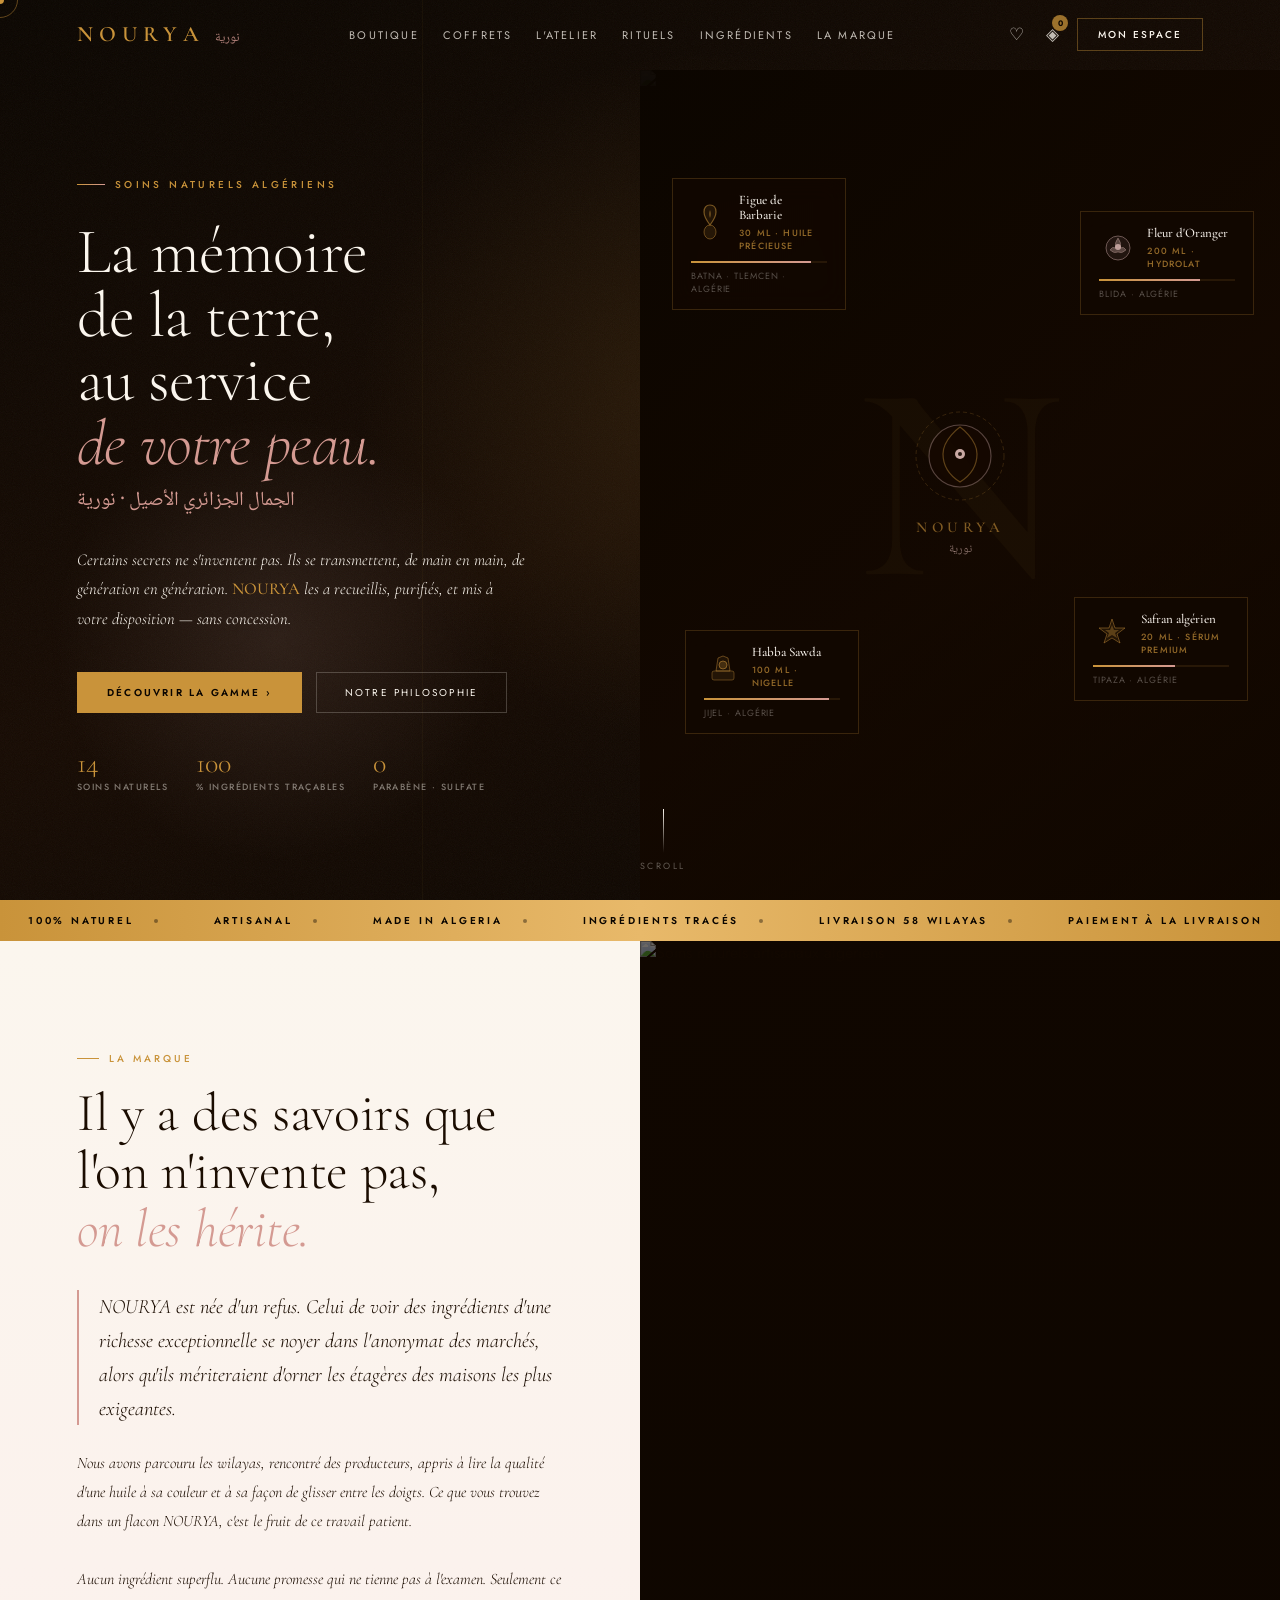
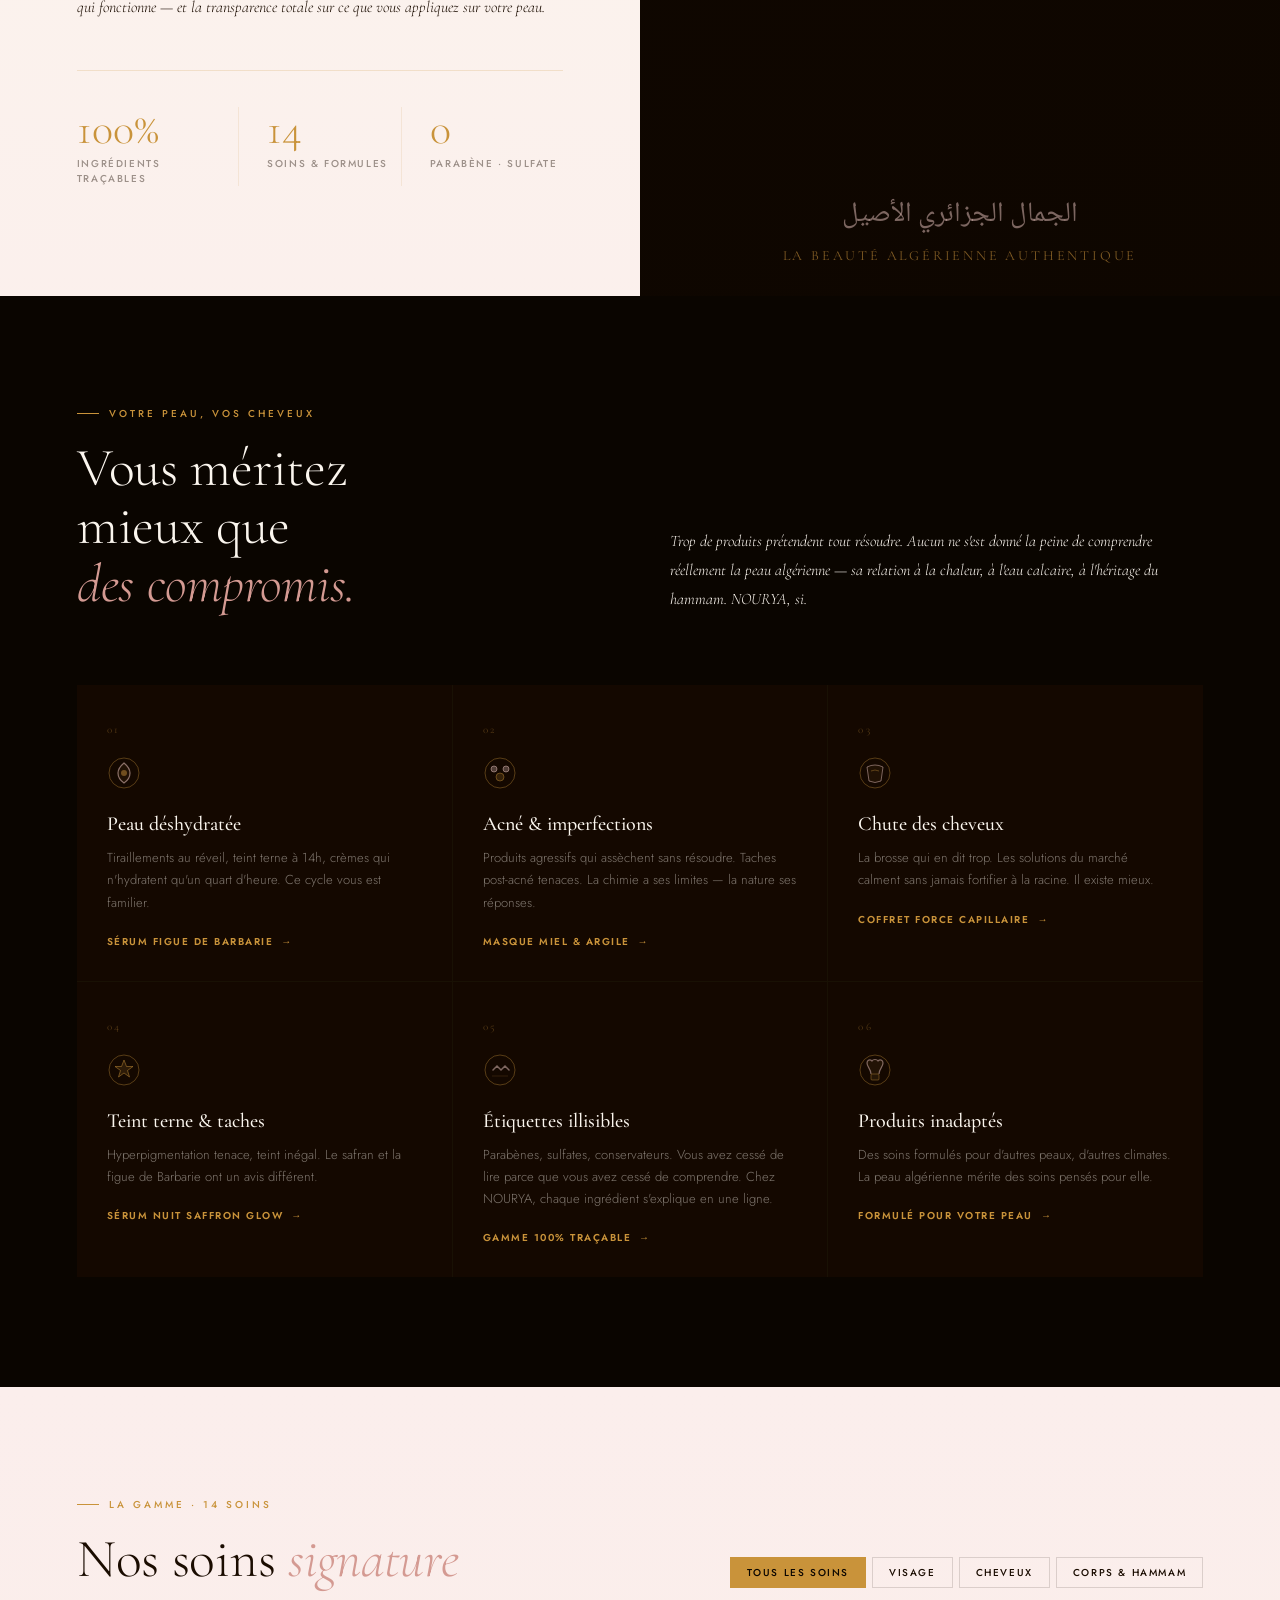
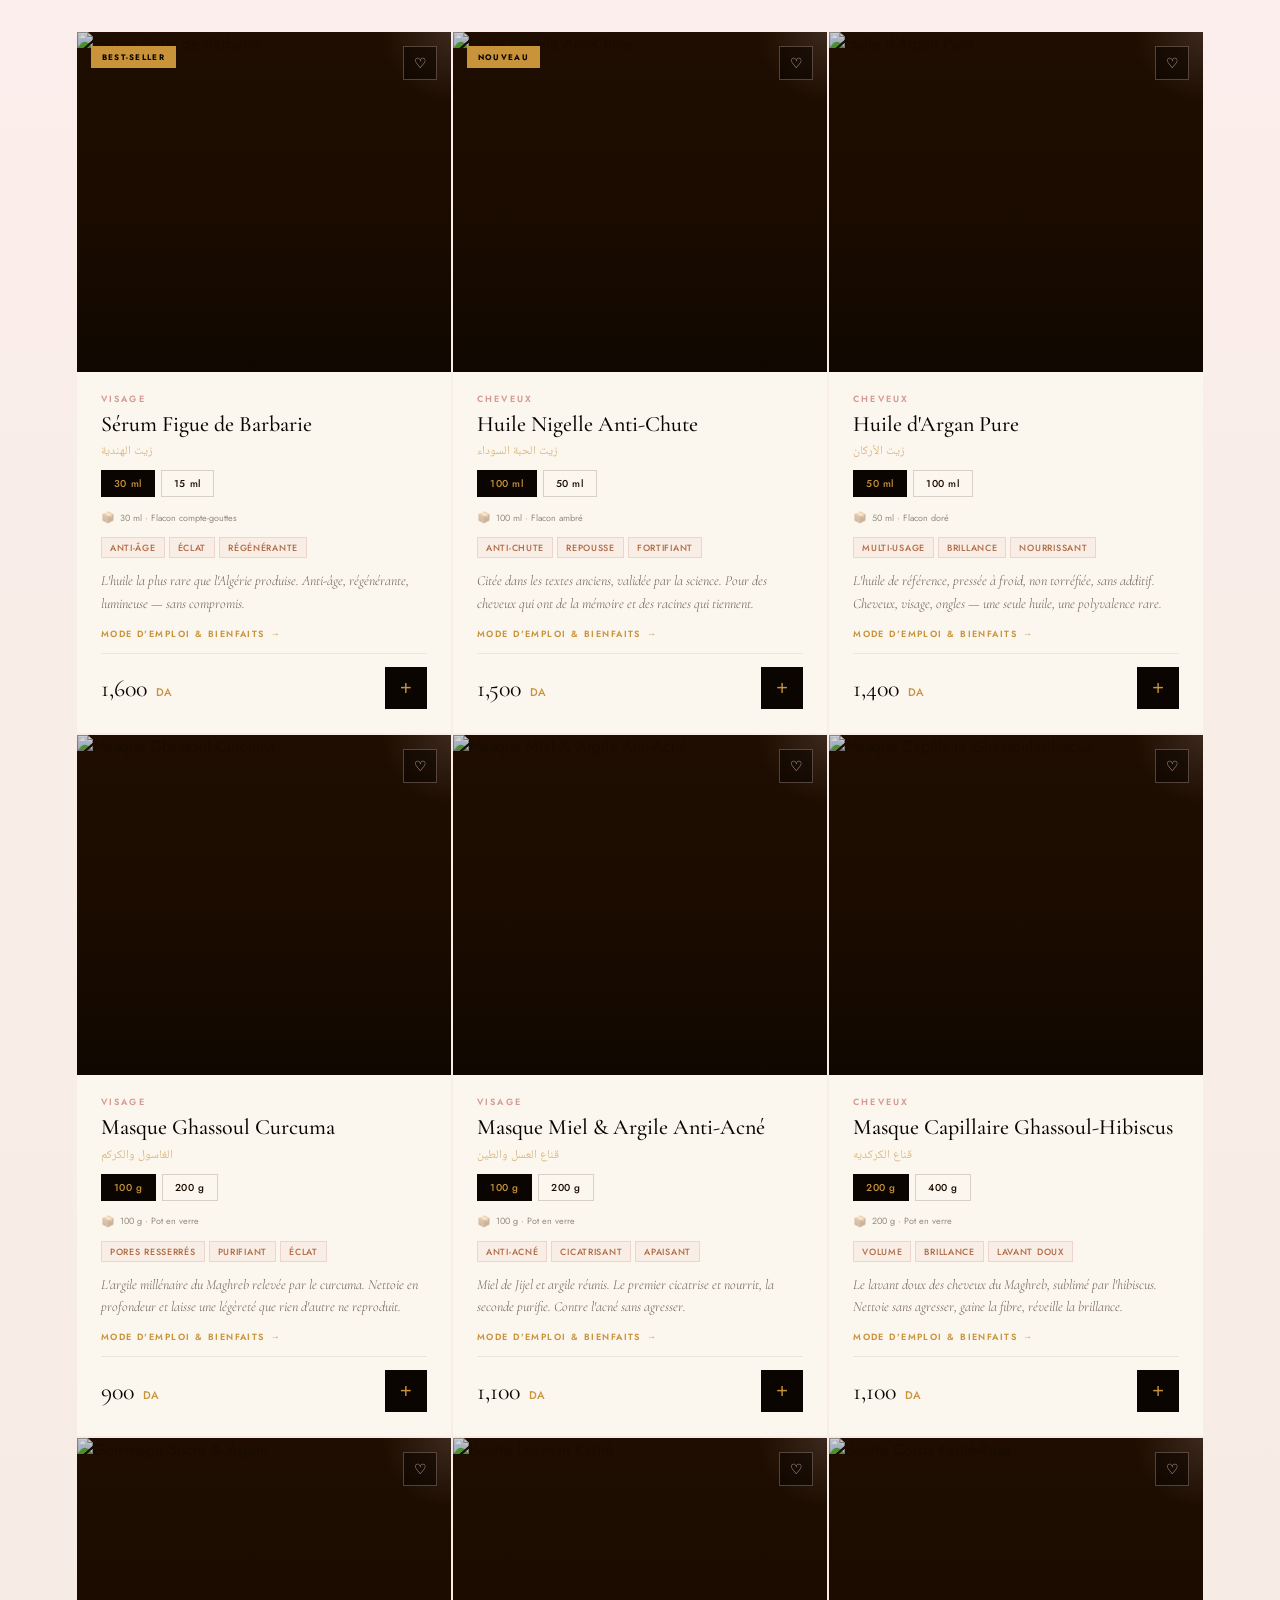
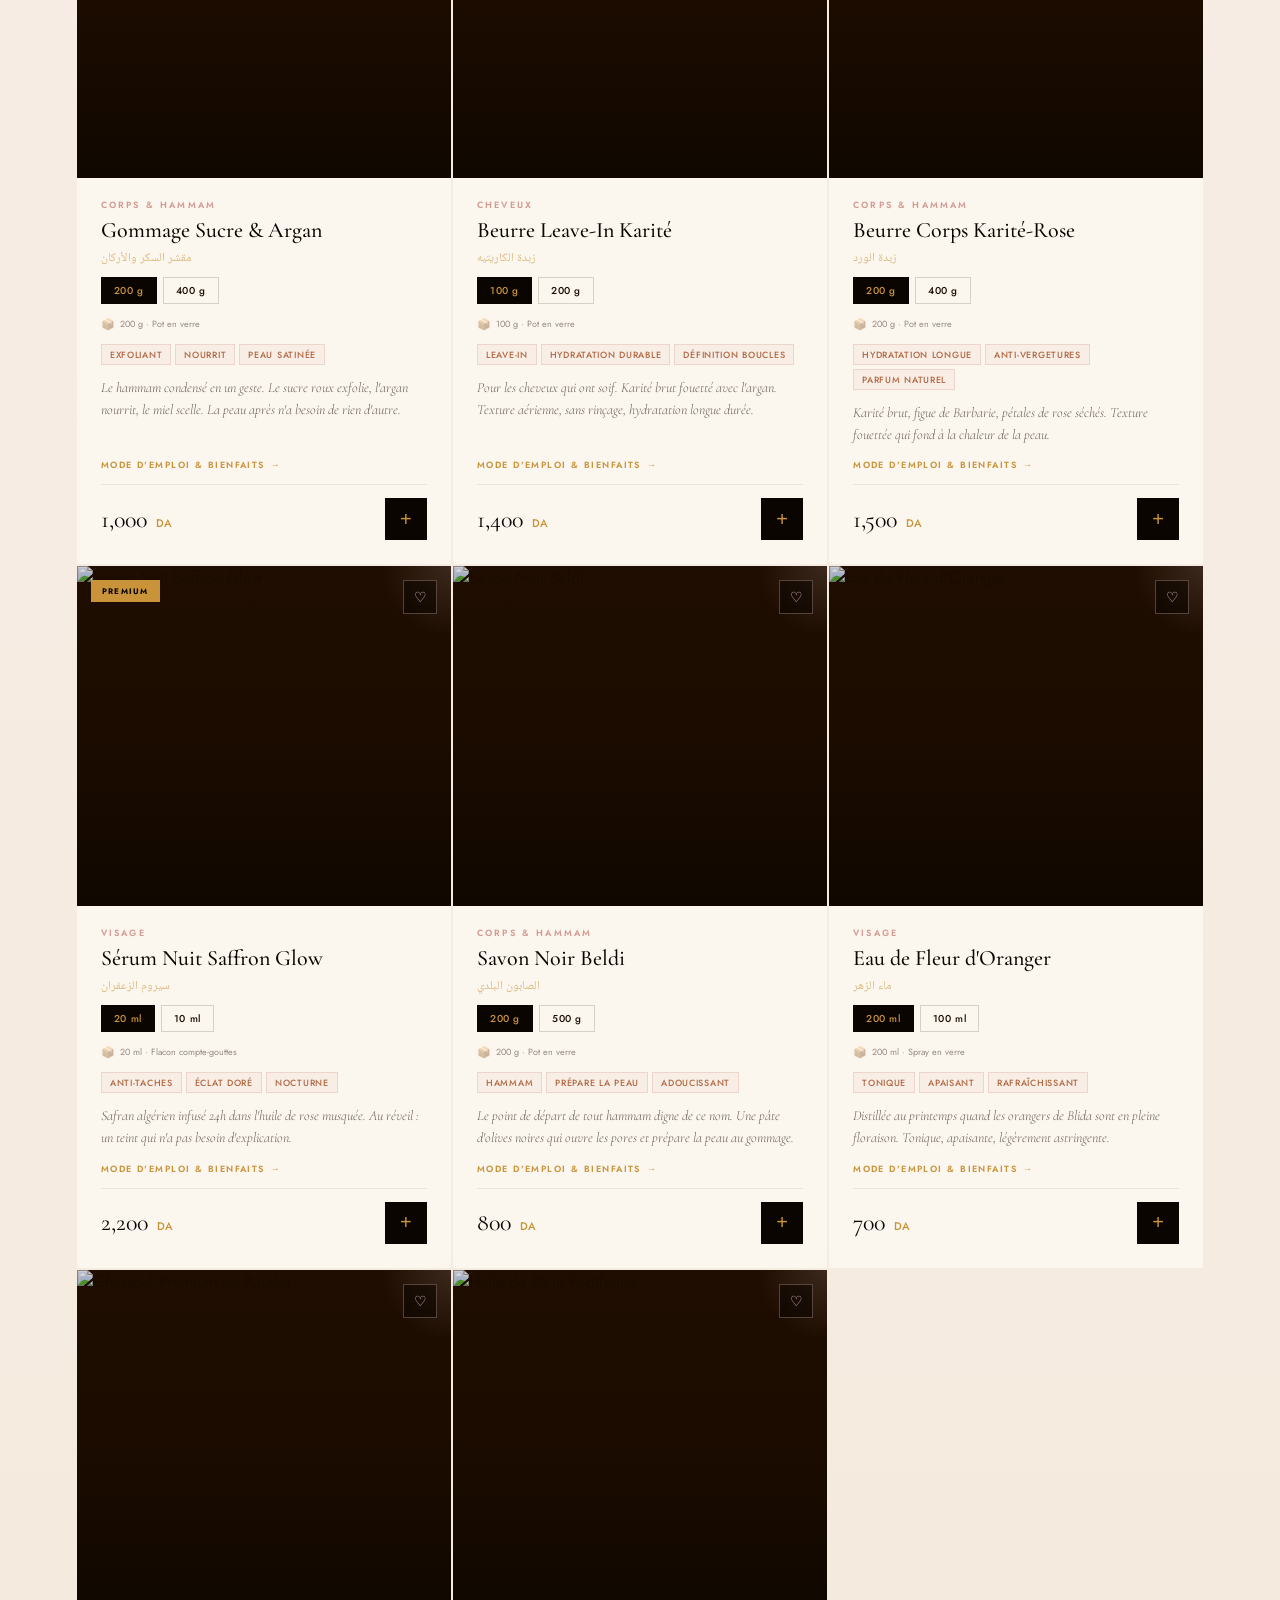
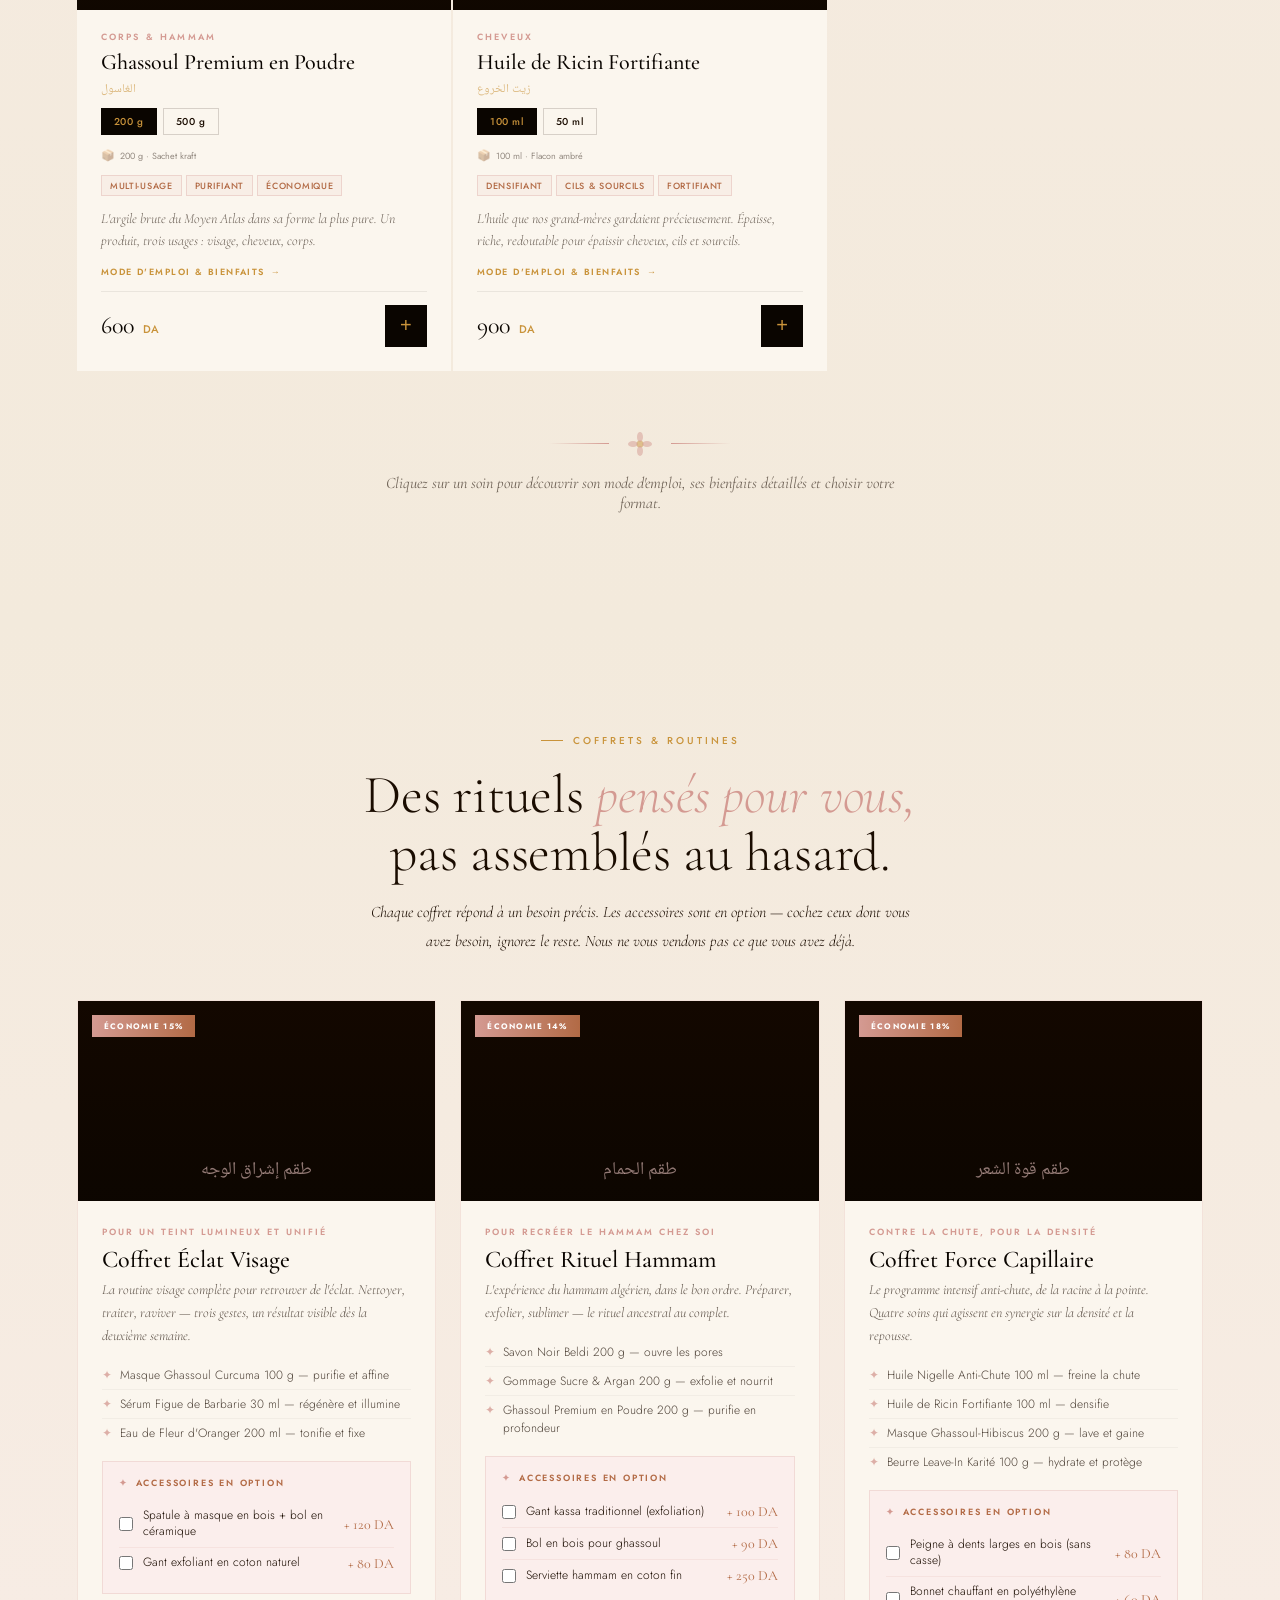
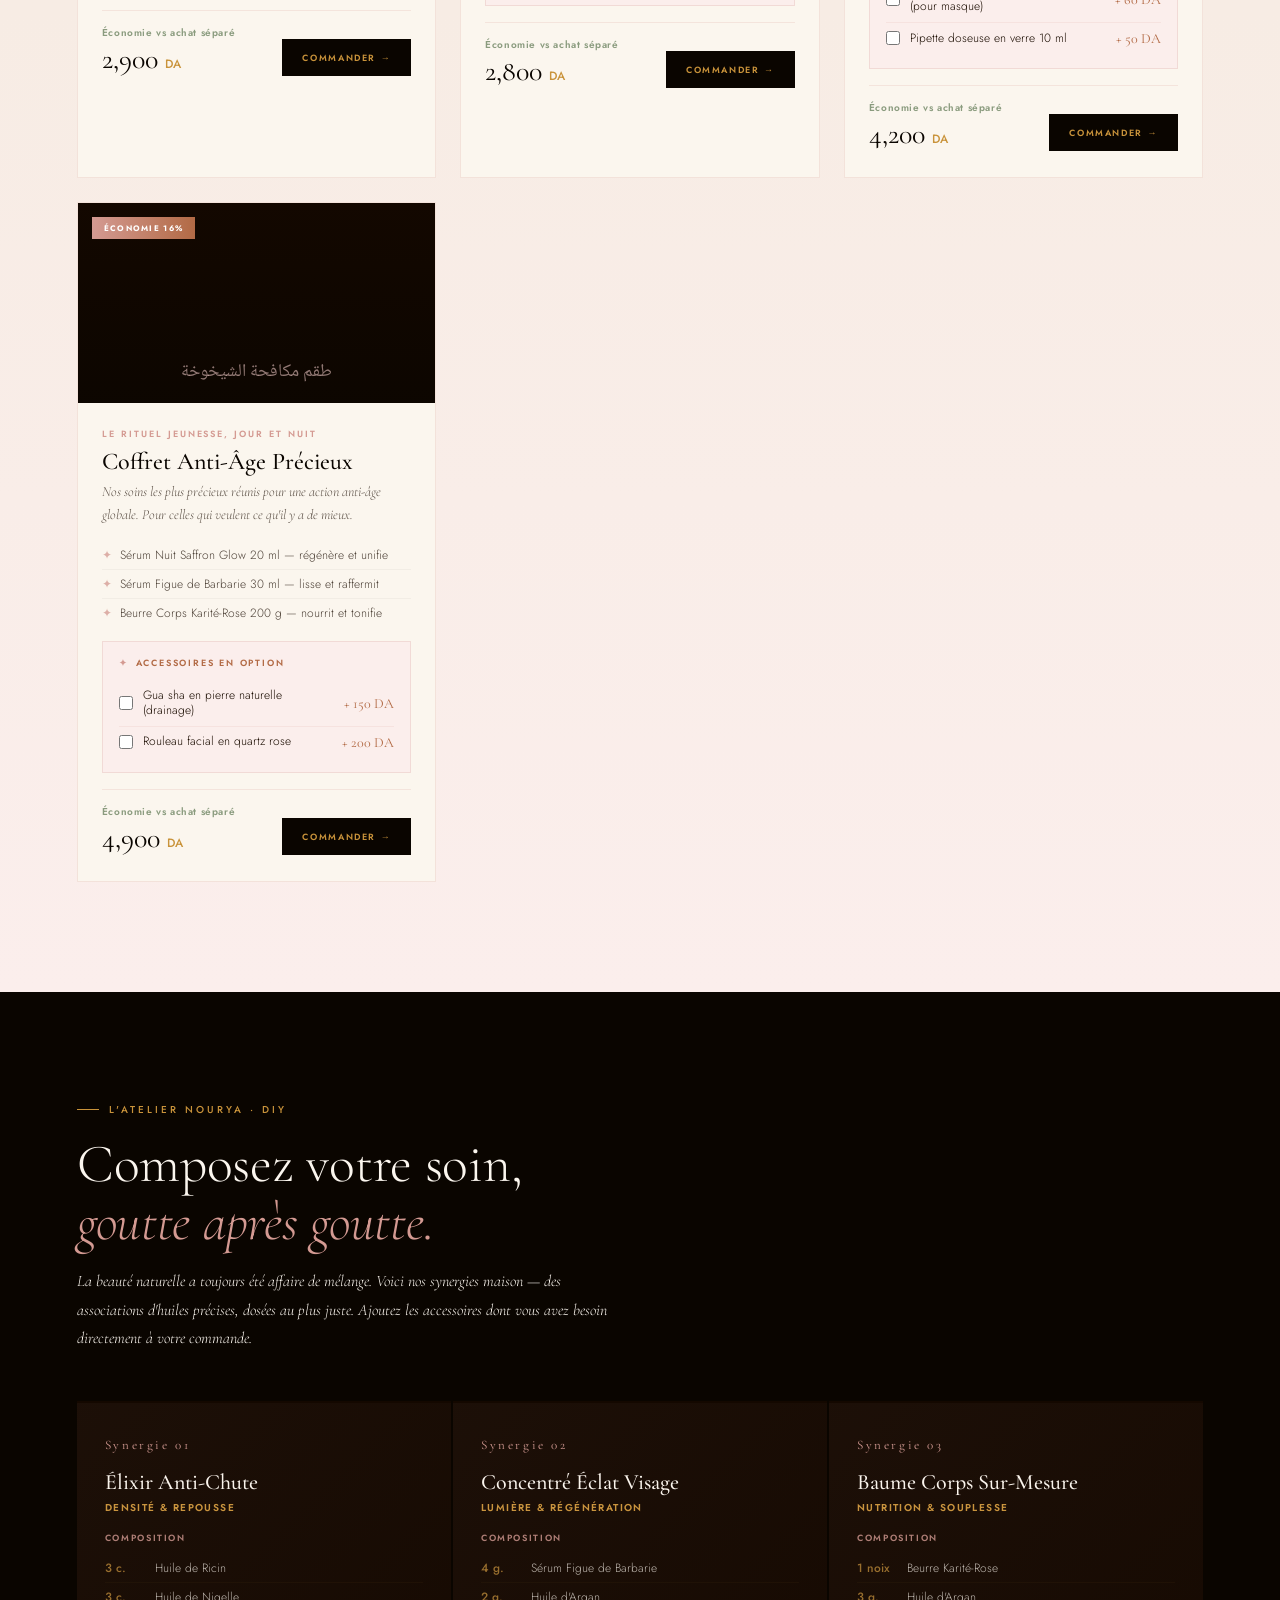
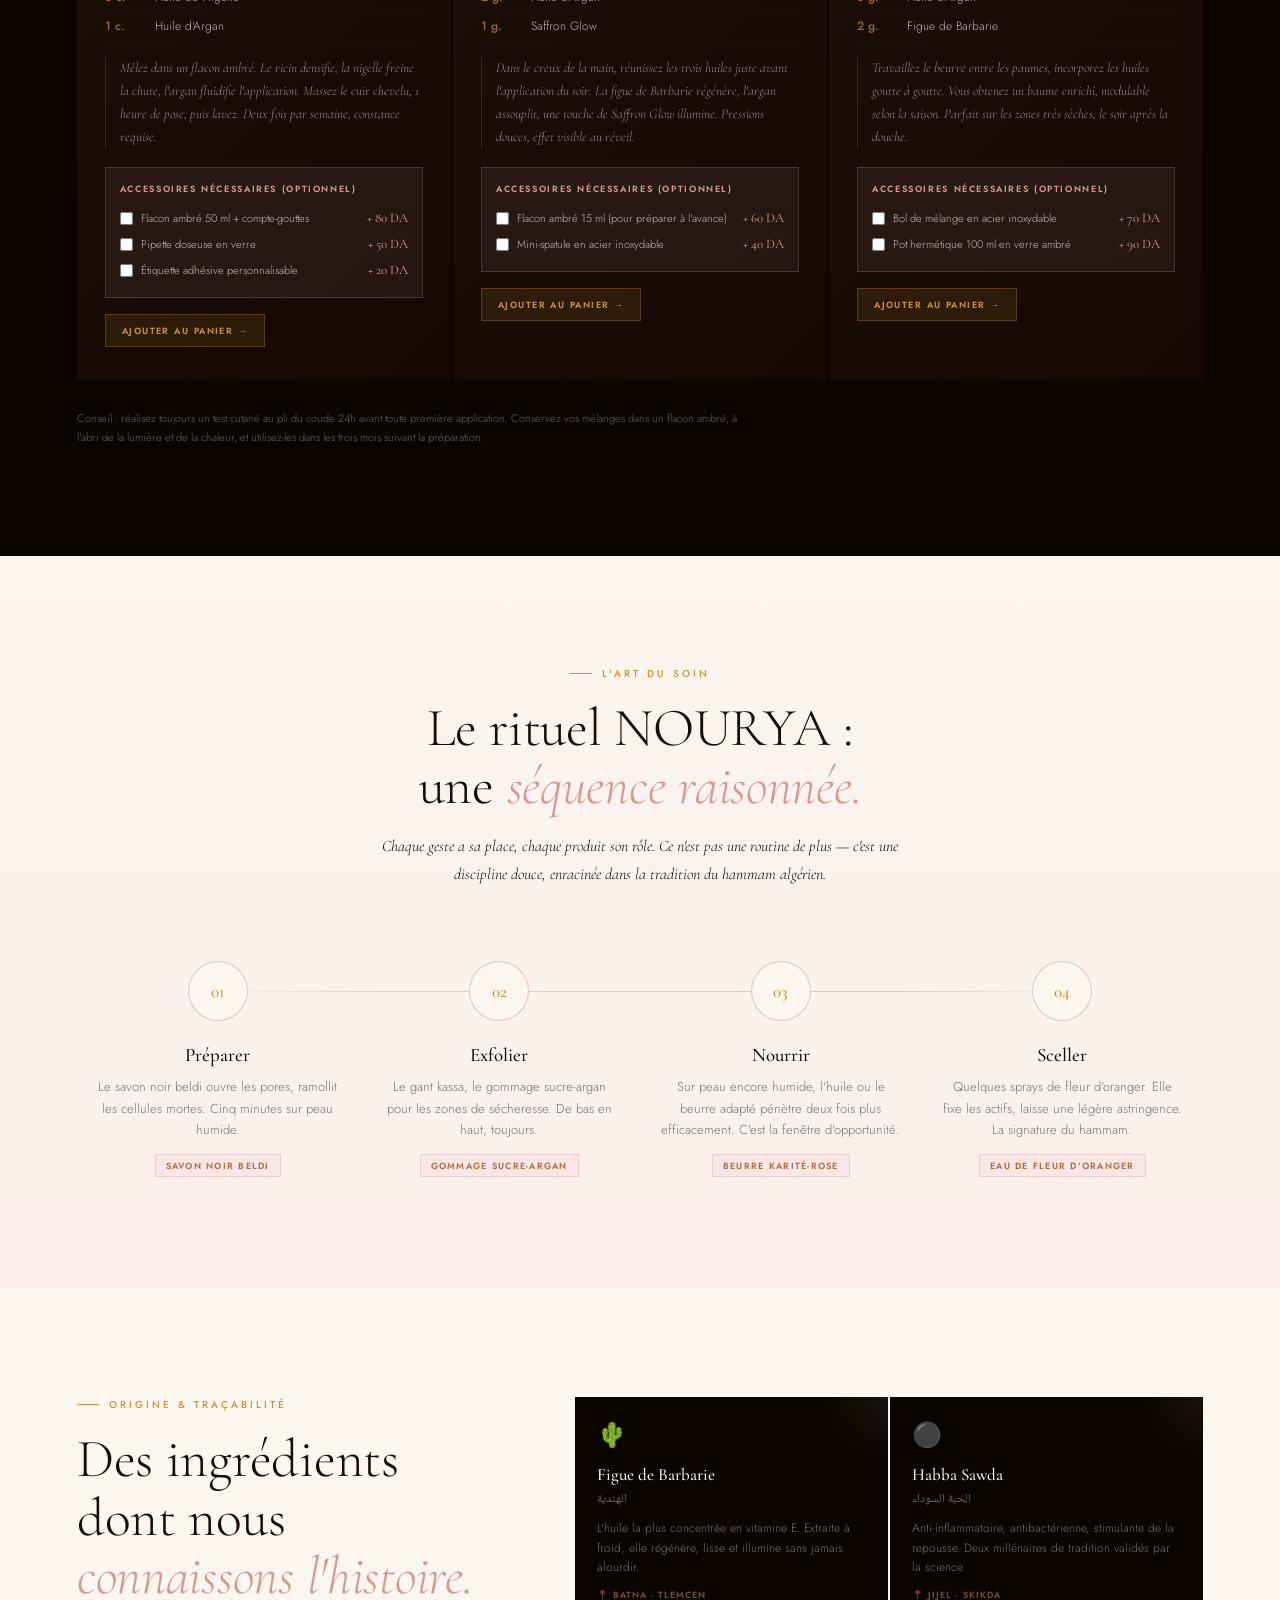
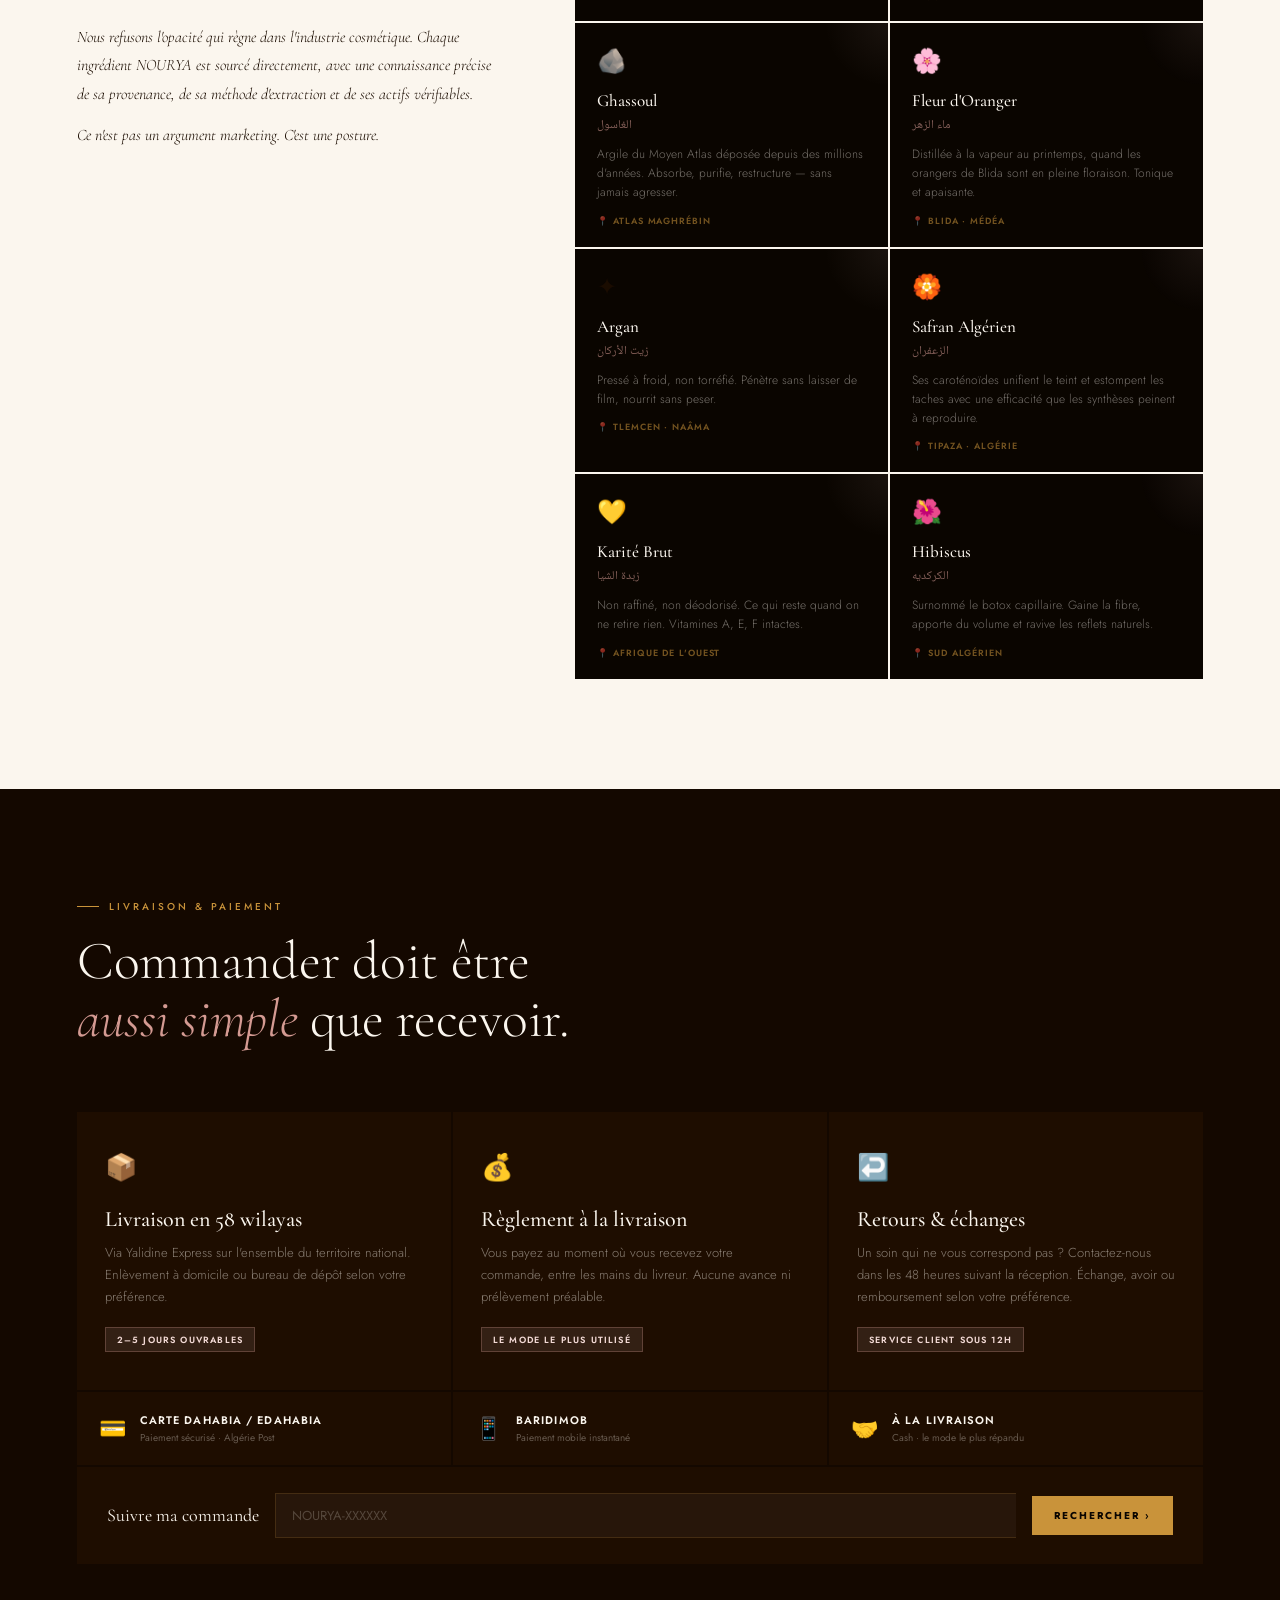
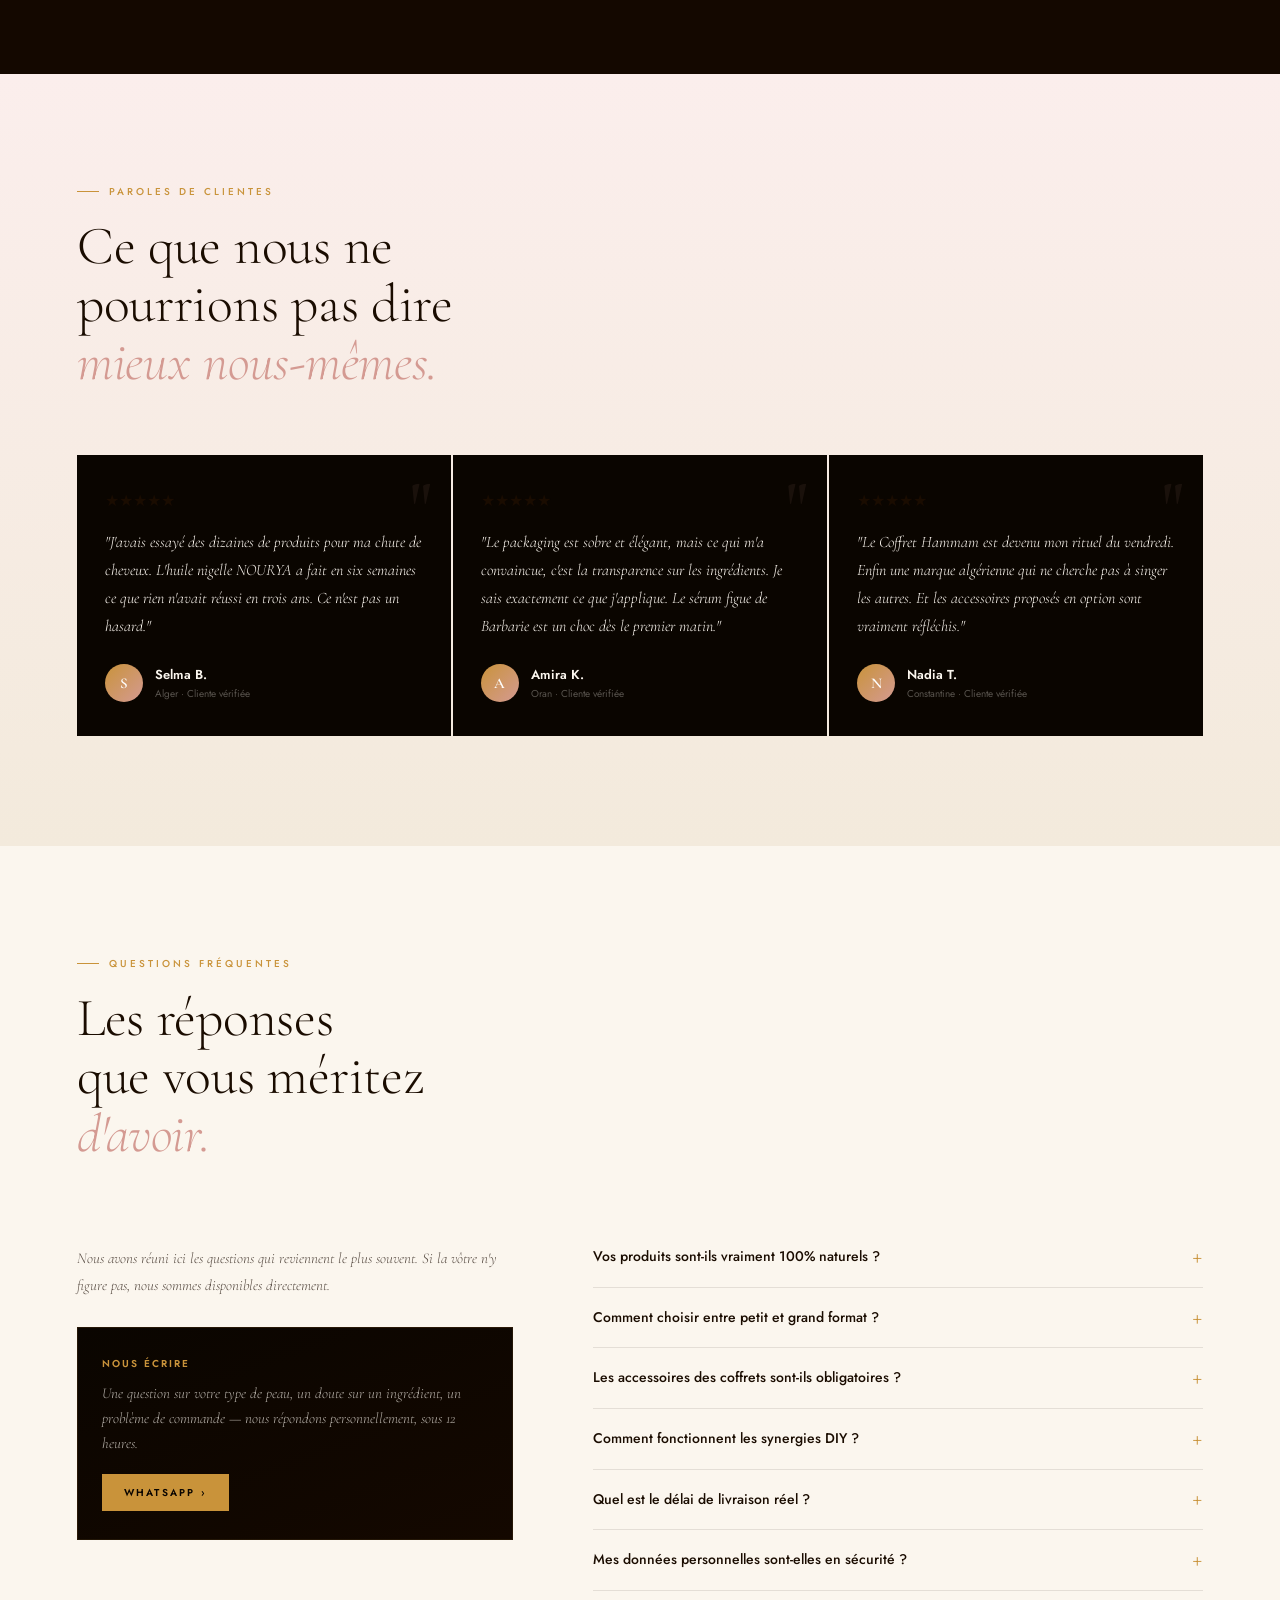
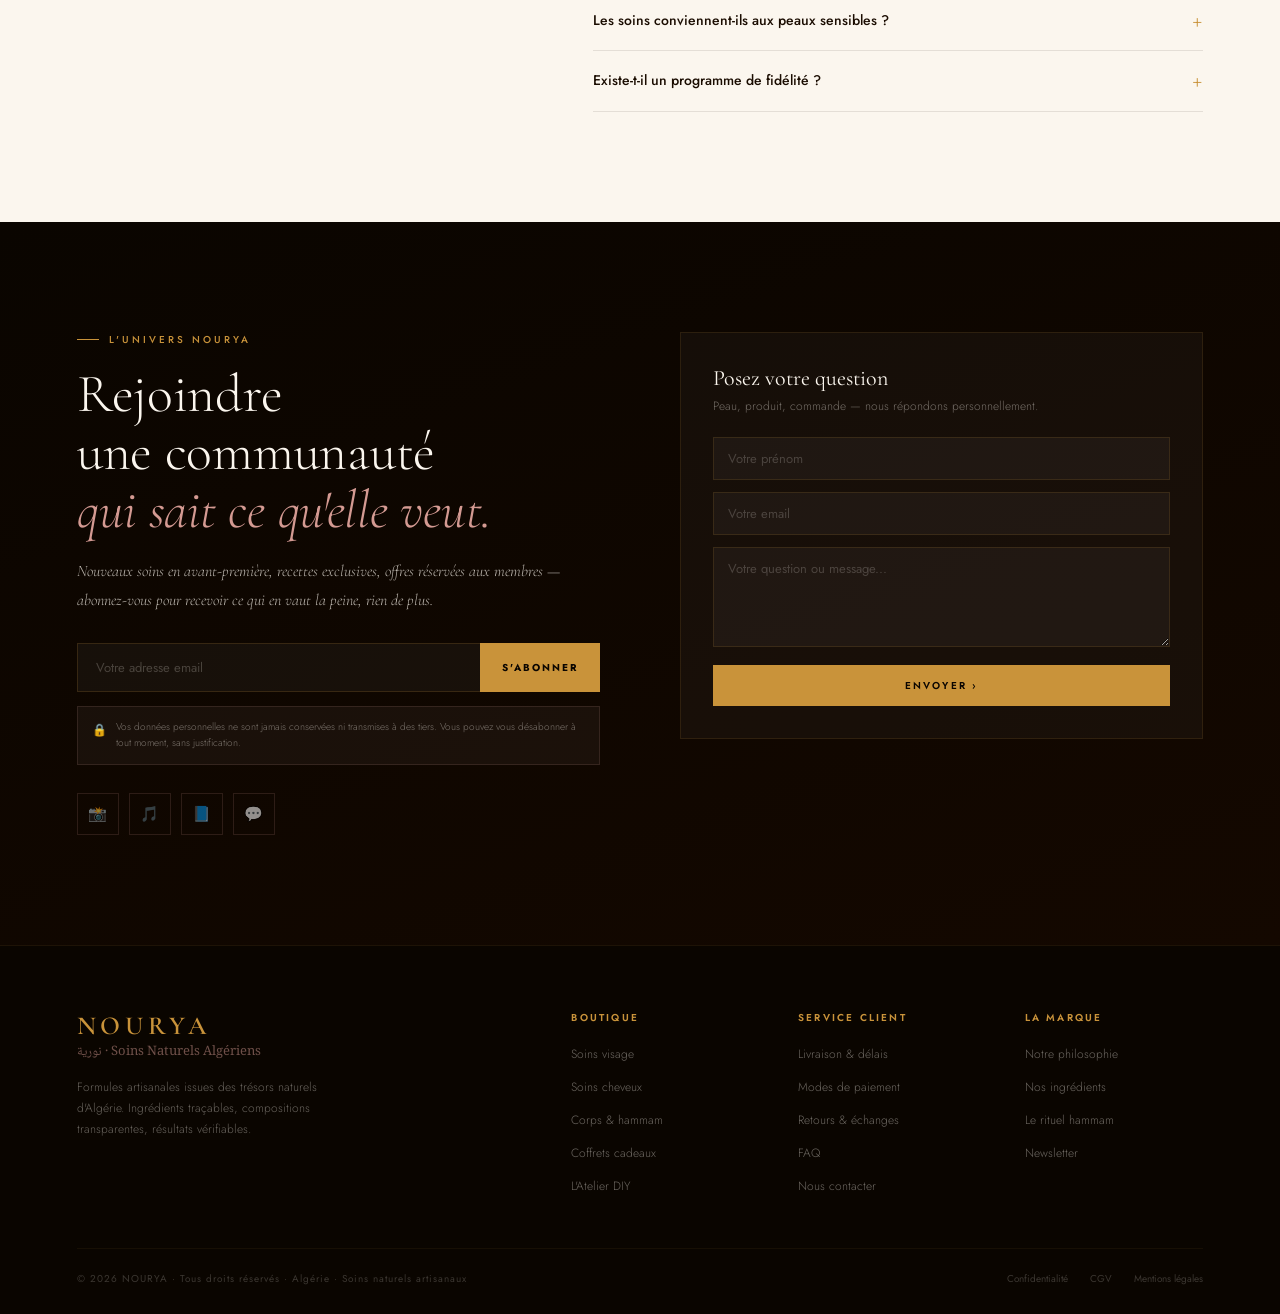
==== index.html @ 9af5a206 "Add files via upload" ====
<!DOCTYPE html>
<html lang="fr">
<head>
<meta charset="UTF-8"/>
<meta name="viewport" content="width=device-width, initial-scale=1.0"/>
<title>NOURYA — نورية · Soins Naturels Algériens</title>
<link rel="preconnect" href="https://fonts.googleapis.com"/>
<link rel="preconnect" href="https://fonts.gstatic.com" crossorigin/>
<link href="https://fonts.googleapis.com/css2?family=Cormorant+Garamond:ital,wght@0,300;0,400;0,500;0,600;1,300;1,400;1,500&family=Jost:wght@300;400;500;600&family=Noto+Naskh+Arabic:wght@400;500;600&display=swap" rel="stylesheet"/>
<style>
:root{
  --g:#C9933A;--gl:#E8B96A;--gp:#F5DFA0;
  --n1:#0A0500;--n2:#140800;--n3:#1E0D00;--n4:#271200;
  --c:#FBF6EE;--c2:#F3EADC;--c3:#E6D4BE;
  --rose:#E9C5C0;--rose2:#F3DAD6;--rose3:#FBEEEC;--rosed:#D49A92;
  --sage:#8A9B7E;--terra:#B26A45;--txt:#1A0C00;
  --ff:'Cormorant Garamond',Georgia,serif;
  --fb:'Jost',sans-serif;
  --fa:'Noto Naskh Arabic',serif;
  --ease:cubic-bezier(.25,.46,.45,.94);
  --ease2:cubic-bezier(.34,1.56,.64,1);
}
*{margin:0;padding:0;box-sizing:border-box;cursor:none!important;}
html{scroll-behavior:smooth;}
body{background:var(--c);color:var(--txt);font-family:var(--fb);overflow-x:hidden;}
::-webkit-scrollbar{width:3px;}
::-webkit-scrollbar-track{background:var(--n2);}
::-webkit-scrollbar-thumb{background:linear-gradient(var(--g),var(--rosed));}

/* ─── CURSOR ─── */
#cur{position:fixed;width:8px;height:8px;background:var(--g);border-radius:50%;pointer-events:none;z-index:9999;transform:translate(-50%,-50%);transition:transform .12s,width .2s,height .2s,background .2s;}
#cur-r{position:fixed;width:36px;height:36px;border:1px solid rgba(201,147,58,.45);border-radius:50%;pointer-events:none;z-index:9998;transform:translate(-50%,-50%);transition:left .18s var(--ease),top .18s var(--ease),width .3s,height .3s;}
body.hovering #cur{width:18px;height:18px;background:var(--rosed);}
body.hovering #cur-r{width:60px;height:60px;opacity:.3;}
body.clicking #cur{width:5px;height:5px;}

/* ─── BUBBLES BG ─── */
.bubbles{position:fixed;inset:0;pointer-events:none;z-index:0;overflow:hidden;}
.bubble{position:absolute;border-radius:50%;animation:riseUp linear infinite;}
@keyframes riseUp{
  0%{transform:translateY(100vh) scale(0);opacity:0;}
  10%{opacity:.7;}
  90%{opacity:.3;}
  100%{transform:translateY(-20vh) scale(1);opacity:0;}
}
/* ─── LOADER ─── */
#loader{position:fixed;inset:0;background:var(--n1);z-index:99999;display:flex;align-items:center;justify-content:center;flex-direction:column;gap:16px;transition:opacity .8s,visibility .8s;}
#loader.gone{opacity:0;visibility:hidden;}
.loader-logo{font-family:var(--ff);font-size:48px;font-weight:600;letter-spacing:.25em;color:var(--g);text-transform:uppercase;animation:pulse3 1.4s ease-in-out infinite;}
.loader-ar{font-family:var(--fa);font-size:16px;color:var(--rosed);opacity:.6;margin-top:-8px;}
.loader-bar{width:120px;height:2px;background:rgba(201,147,58,.15);position:relative;overflow:hidden;}
.loader-bar-fill{height:100%;background:linear-gradient(90deg,var(--g),var(--rosed));animation:loadBar 1.8s var(--ease) forwards;}
@keyframes pulse3{0%,100%{opacity:.6;}50%{opacity:1;}}
@keyframes loadBar{from{width:0;}to{width:100%;}}

/* ─── PETAL FIELD ─── */
.petal-field{position:fixed;inset:0;pointer-events:none;z-index:1;overflow:hidden;}
.petal{position:absolute;opacity:0;animation:petalFall linear infinite;}
@keyframes petalFall{
  0%{opacity:0;transform:translateY(-10vh) rotate(0deg) translateX(0);}
  10%{opacity:.6;}
  50%{transform:translateY(50vh) rotate(180deg) translateX(30px);}
  90%{opacity:.3;}
  100%{opacity:0;transform:translateY(110vh) rotate(360deg) translateX(-20px);}
}

/* ─── NAV ─── */
nav{position:fixed;inset:0 0 auto;z-index:900;height:70px;display:flex;align-items:center;padding:0 6vw;justify-content:space-between;transition:background .5s,border-color .5s,box-shadow .5s;border-bottom:1px solid transparent;}
nav.solid{background:rgba(251,246,238,.94);backdrop-filter:blur(24px) saturate(1.3);border-color:rgba(201,147,58,.14);box-shadow:0 4px 32px rgba(26,12,0,.05);}
nav.solid .nlinks a{color:var(--txt);}
nav.solid .nico{color:var(--txt);}
nav.solid .nbtn{border-color:rgba(201,147,58,.5);color:var(--txt);}
nav.solid .hamburger span{background:var(--txt);}
.nlogo{display:flex;align-items:baseline;gap:10px;text-decoration:none;}
.nlogo-w{font-family:var(--ff);font-size:22px;font-weight:600;letter-spacing:.28em;color:var(--g);text-transform:uppercase;transition:letter-spacing .3s;}
.nlogo:hover .nlogo-w{letter-spacing:.35em;}
.nlogo-a{font-family:var(--fa);font-size:13px;color:var(--rosed);opacity:.8;}
.nlinks{display:flex;gap:24px;}
.nlinks a{font-family:var(--fb);font-size:11px;font-weight:400;letter-spacing:.2em;text-transform:uppercase;color:var(--c);opacity:.75;text-decoration:none;transition:opacity .25s,color .25s;position:relative;}
.nlinks a::after{content:'';position:absolute;bottom:-4px;left:0;width:0;height:1px;background:var(--g);transition:width .3s;}
.nlinks a:hover{opacity:1;color:var(--g);}
.nlinks a:hover::after{width:100%;}
.nact{display:flex;gap:14px;align-items:center;}
.nico{position:relative;background:none;border:none;color:var(--c);font-size:17px;opacity:.75;transition:opacity .2s,color .2s,transform .2s;padding:4px;}
.nico:hover{opacity:1;color:var(--g);transform:scale(1.15);}
.nbadge{position:absolute;top:-5px;right:-5px;width:16px;height:16px;background:var(--g);border-radius:50%;font-size:8px;font-weight:700;display:flex;align-items:center;justify-content:center;color:var(--n1);font-family:var(--fb);animation:badgePop .3s var(--ease2);}
@keyframes badgePop{from{transform:scale(0);}to{transform:scale(1);}}
.nbtn{background:transparent;border:1px solid rgba(201,147,58,.4);color:var(--c);padding:8px 20px;font-family:var(--fb);font-size:10px;font-weight:500;letter-spacing:.2em;text-transform:uppercase;transition:all .25s;}
.nbtn:hover{background:var(--g);border-color:var(--g);color:var(--n1);}
.hamburger{display:none;flex-direction:column;gap:4px;background:none;border:none;padding:4px;}
.hamburger span{width:20px;height:1px;background:var(--c);display:block;transition:transform .3s,opacity .3s;}

/* ─── BUTTONS ─── */
.btn-g{display:inline-flex;align-items:center;gap:10px;background:var(--g);color:var(--n1);padding:13px 30px;font-family:var(--fb);font-size:10px;font-weight:600;letter-spacing:.22em;text-transform:uppercase;text-decoration:none;transition:all .3s;position:relative;overflow:hidden;border:none;}
.btn-g::before{content:'';position:absolute;top:50%;left:50%;width:0;height:0;background:rgba(255,255,255,.2);border-radius:50%;transform:translate(-50%,-50%);transition:width .5s,height .5s;}
.btn-g:hover::before{width:300px;height:300px;}
.btn-g:hover{background:var(--gl);transform:translateY(-2px);box-shadow:0 8px 24px rgba(201,147,58,.3);}
.btn-o{display:inline-flex;align-items:center;gap:10px;background:transparent;color:var(--c);padding:12px 28px;font-family:var(--fb);font-size:10px;font-weight:400;letter-spacing:.22em;text-transform:uppercase;text-decoration:none;border:1px solid rgba(251,246,238,.22);transition:all .3s;}
.btn-o:hover{border-color:var(--rose);color:var(--rose);}

/* ─── HERO ─── */
.hero{min-height:100vh;background:linear-gradient(160deg,#0A0500 0%,#160A02 55%,#0A0500 100%);display:flex;align-items:center;position:relative;overflow:hidden;padding-top:70px;}
.hero-grain{position:absolute;inset:0;opacity:.05;background-image:url("data:image/svg+xml,%3Csvg xmlns='http://www.w3.org/2000/svg' width='300' height='300'%3E%3Cfilter id='f'%3E%3CfeTurbulence type='fractalNoise' baseFrequency='0.75' numOctaves='4' stitchTiles='stitch'/%3E%3C/filter%3E%3Crect width='300' height='300' filter='url(%23f)'/%3E%3C/svg%3E");background-size:200px;}
.hero-glow{position:absolute;width:700px;height:700px;border-radius:50%;background:radial-gradient(circle,rgba(201,147,58,.12) 0%,transparent 70%);top:44%;left:55%;transform:translate(-50%,-50%);pointer-events:none;animation:glowPulse 6s ease-in-out infinite;}
.hero-glow-rose{position:absolute;width:450px;height:450px;border-radius:50%;background:radial-gradient(circle,rgba(233,197,192,.1) 0%,transparent 70%);bottom:4%;left:4%;pointer-events:none;animation:glowPulse 8s ease-in-out 2s infinite;}
@keyframes glowPulse{0%,100%{opacity:.7;transform:translate(-50%,-50%) scale(1);}50%{opacity:1;transform:translate(-50%,-50%) scale(1.1);}}
.geo-l{position:absolute;background:rgba(201,147,58,.05);}
.hero-inner{position:relative;z-index:3;display:grid;grid-template-columns:1fr 1fr;width:100%;min-height:calc(100vh - 70px);}
.hero-left{display:flex;flex-direction:column;justify-content:center;padding:80px 5vw 80px 6vw;}
.hero-right{position:relative;overflow:hidden;}
.htag{display:flex;align-items:center;gap:10px;margin-bottom:28px;opacity:0;animation:fadeUp .9s var(--ease) .3s forwards;}
.htag-line{width:28px;height:1px;background:linear-gradient(90deg,var(--g),var(--rosed));}
.htag-t{font-family:var(--fb);font-size:10px;font-weight:500;letter-spacing:.34em;text-transform:uppercase;color:var(--g);}
.hero-h1{font-family:var(--ff);font-size:clamp(44px,5vw,76px);font-weight:300;line-height:1;color:var(--c);letter-spacing:-.01em;margin-bottom:8px;opacity:0;animation:fadeUp .9s var(--ease) .45s forwards;}
.hero-h1 span{display:block;}
.rosee{font-style:italic;color:var(--rosed);}
.golds{font-style:italic;color:var(--g);}
.hero-ar{font-family:var(--fa);font-size:clamp(15px,1.8vw,20px);color:var(--rosed);opacity:0;margin-bottom:28px;direction:rtl;text-align:left;animation:fadeUp .9s var(--ease) .6s forwards;}
.hero-p{font-family:var(--ff);font-size:clamp(16px,1.3vw,19px);font-weight:300;font-style:italic;line-height:1.75;color:var(--c);opacity:0;animation:fadeUp .9s var(--ease) .75s forwards;max-width:450px;margin-bottom:38px;}
.hero-p strong{font-style:normal;font-weight:500;color:var(--g);}
.hero-ctas{display:flex;gap:14px;flex-wrap:wrap;opacity:0;animation:fadeUp .9s var(--ease) .9s forwards;}
.hero-stats{display:flex;gap:28px;margin-top:36px;opacity:0;animation:fadeUp .9s var(--ease) 1.05s forwards;}
.hstat-n{font-family:var(--ff);font-size:28px;font-weight:300;color:var(--g);line-height:1;}
.hstat-l{font-family:var(--fb);font-size:9px;font-weight:500;letter-spacing:.16em;text-transform:uppercase;color:var(--c);opacity:.45;margin-top:3px;}
.hero-visual{position:absolute;inset:0;}
.hero-bg-panel{position:absolute;inset:0;background:linear-gradient(145deg,#150900,#1f0d02 55%,#0a0500);}
.hero-big-n{position:absolute;top:50%;left:50%;transform:translate(-50%,-50%);font-family:var(--ff);font-size:clamp(200px,22vw,320px);font-weight:600;color:rgba(201,147,58,.04);line-height:1;pointer-events:none;user-select:none;}
.hlm{position:absolute;top:50%;left:50%;transform:translate(-50%,-50%);text-align:center;z-index:2;pointer-events:none;animation:logoSpin 20s linear infinite;}
@keyframes logoSpin{from{transform:translate(-50%,-50%) rotate(0deg);}to{transform:translate(-50%,-50%) rotate(360deg);}}
.hlm-inner{animation:logoSpin 20s linear infinite reverse;}
.hlm-lbl{font-family:var(--ff);font-size:15px;font-weight:600;letter-spacing:.3em;color:rgba(201,147,58,.6);text-transform:uppercase;margin-top:10px;animation:logoSpin 20s linear infinite;}
.hlm-ar{font-family:var(--fa);font-size:12px;color:rgba(233,197,192,.5);margin-top:3px;animation:logoSpin 20s linear infinite;}

.fcard{position:absolute;background:rgba(18,7,0,.86);border:1px solid rgba(201,147,58,.22);backdrop-filter:blur(12px);padding:14px 18px;width:174px;opacity:0;transition:transform .3s,box-shadow .3s;}
.fcard:hover{transform:scale(1.04) !important;box-shadow:0 12px 36px rgba(0,0,0,.3);}
.fcard.f1{top:13%;left:5%;animation:floatIn .8s var(--ease) 1.2s forwards,bob 5s ease-in-out 2s infinite;}
.fcard.f2{top:17%;right:4%;animation:floatIn .8s var(--ease) 1.4s forwards,bob 6s ease-in-out 2.4s infinite;}
.fcard.f3{bottom:20%;left:7%;animation:floatIn .8s var(--ease) 1.6s forwards,bob 7s ease-in-out 2.8s infinite;}
.fcard.f4{bottom:24%;right:5%;animation:floatIn .8s var(--ease) 1.8s forwards,bob 5.5s ease-in-out 3.2s infinite;}
@keyframes floatIn{to{opacity:1;}}
@keyframes bob{0%,100%{transform:translateY(0);}50%{transform:translateY(-7px);}}
.fcard-top{display:flex;align-items:center;gap:10px;margin-bottom:9px;}
.fcard-svg{width:38px;height:38px;flex-shrink:0;}
.fcard-name{font-family:var(--ff);font-size:13px;font-weight:500;color:var(--c);line-height:1.2;}
.fcard-sub{font-family:var(--fb);font-size:9px;font-weight:500;letter-spacing:.13em;text-transform:uppercase;color:var(--g);opacity:.7;margin-top:2px;}
.fcard-bar{height:2px;background:rgba(201,147,58,.12);margin-bottom:6px;overflow:hidden;}
.fcard-bar-fill{height:100%;background:linear-gradient(90deg,var(--g),var(--rosed));width:var(--w,70%);animation:barGrow 1.5s var(--ease) 2s both;}
@keyframes barGrow{from{width:0;}to{width:var(--w,70%);}}
.fcard-origin{font-family:var(--fb);font-size:9px;color:var(--c);opacity:.3;letter-spacing:.1em;text-transform:uppercase;}

.hero-scroll{position:absolute;bottom:28px;left:50%;transform:translateX(-50%);display:flex;flex-direction:column;align-items:center;gap:6px;opacity:0;animation:fadeUp .9s var(--ease) 1.6s forwards;z-index:3;}
.hero-scroll-bar{width:1px;height:44px;background:linear-gradient(to bottom,var(--c),transparent);animation:scrollAnim 2.2s ease-in-out infinite;}
@keyframes scrollAnim{0%{transform:scaleY(.4);transform-origin:top;opacity:.3;}50%{transform:scaleY(1);opacity:1;}100%{transform:scaleY(.4);opacity:.3;}}
.hero-scroll-lbl{font-family:var(--fb);font-size:9px;letter-spacing:.28em;text-transform:uppercase;color:var(--c);opacity:.35;}
@keyframes fadeUp{from{opacity:0;transform:translateY(22px);}to{opacity:1;transform:translateY(0);}}

/* ─── BAND ─── */
.band{background:linear-gradient(90deg,var(--g),var(--gl) 50%,var(--g));padding:13px 0;overflow:hidden;position:relative;z-index:2;}
.band-track{display:flex;animation:scroll-l 24s linear infinite;white-space:nowrap;}
.band-item{display:inline-flex;align-items:center;gap:20px;padding:0 28px;font-family:var(--fb);font-size:10px;font-weight:600;letter-spacing:.28em;text-transform:uppercase;color:var(--n1);}
.band-dot{width:4px;height:4px;border-radius:50%;background:var(--n1);opacity:.4;}
@keyframes scroll-l{from{transform:translateX(0);}to{transform:translateX(-50%);}}

/* ─── SECTIONS ─── */
.sec{padding:110px 6vw;position:relative;z-index:2;}
.sec-tag{display:flex;align-items:center;gap:10px;margin-bottom:18px;}
.sec-tag-l{width:22px;height:1px;background:var(--g);}
.sec-tag-t{font-family:var(--fb);font-size:10px;font-weight:500;letter-spacing:.3em;text-transform:uppercase;color:var(--g);}
.sec-h{font-family:var(--ff);font-size:clamp(34px,4.2vw,58px);font-weight:300;line-height:1.08;letter-spacing:-.005em;}
.sec-h.light{color:var(--c);}
.sec-p{font-family:var(--ff);font-size:clamp(16px,1.25vw,18px);font-weight:300;font-style:italic;line-height:1.8;opacity:.72;max-width:540px;margin-top:18px;}
.sec-p.light{color:var(--c);}
.flower-div{display:flex;align-items:center;justify-content:center;gap:18px;padding:8px 0;}
.fdl{height:1px;width:60px;background:linear-gradient(90deg,transparent,var(--rosed));}
.fdl.r{background:linear-gradient(90deg,var(--rosed),transparent);}

/* ─── STORY ─── */
.story-sec{background:linear-gradient(180deg,var(--c),var(--rose3) 130%);display:grid;grid-template-columns:1fr 1fr;position:relative;z-index:2;}
.story-left{padding:110px 6vw;display:flex;flex-direction:column;justify-content:center;}
.story-right{background:var(--n2);position:relative;overflow:hidden;min-height:600px;}
.story-img{width:100%;height:100%;object-fit:cover;opacity:.65;transition:opacity .5s;}
.story-img:hover{opacity:.75;}
.story-img-overlay{position:absolute;inset:0;background:linear-gradient(160deg,rgba(10,5,0,.4),rgba(10,5,0,.6));pointer-events:none;}
.story-stat-row{display:flex;gap:0;margin-top:48px;border-top:1px solid rgba(201,147,58,.2);padding-top:36px;}
.story-stat{flex:1;padding-right:28px;}
.story-stat+.story-stat{padding-left:28px;border-left:1px solid rgba(201,147,58,.13);padding-right:0;}
.stat-n{font-family:var(--ff);font-size:44px;font-weight:300;color:var(--g);line-height:1;}
.stat-l{font-family:var(--fb);font-size:10px;font-weight:500;letter-spacing:.16em;text-transform:uppercase;color:var(--txt);opacity:.42;margin-top:5px;}
.story-quote{font-family:var(--ff);font-size:clamp(17px,1.6vw,21px);font-style:italic;font-weight:300;line-height:1.65;color:var(--txt);opacity:.82;border-left:2px solid var(--rosed);padding-left:20px;margin-top:32px;}

/* ─── PROBLEMS ─── */
.prob-sec{background:var(--n1);padding:110px 6vw;position:relative;z-index:2;overflow:hidden;}
.prob-intro{display:grid;grid-template-columns:1fr 1fr;gap:60px;align-items:end;margin-bottom:72px;}
.prob-grid{display:grid;grid-template-columns:repeat(3,1fr);gap:1px;background:rgba(201,147,58,.08);}
.pcard{background:var(--n2);padding:38px 30px 32px;position:relative;overflow:hidden;transition:background .3s,transform .4s var(--ease);}
.pcard::before{content:'';position:absolute;bottom:0;left:0;width:100%;height:2px;background:linear-gradient(90deg,var(--g),var(--rosed));transform:scaleX(0);transform-origin:left;transition:transform .4s var(--ease);}
.pcard:hover{background:var(--n3);transform:translateY(-3px);}
.pcard:hover::before{transform:scaleX(1);}
.pcard:hover .pcard-arrow{transform:translateX(5px);}
.pcard-num{font-family:var(--ff);font-size:11px;letter-spacing:.2em;color:var(--g);opacity:.35;margin-bottom:20px;}
.pcard-ico{margin-bottom:16px;}
.pcard-h{font-family:var(--ff);font-size:20px;font-weight:500;color:var(--c);margin-bottom:10px;line-height:1.25;}
.pcard-p{font-family:var(--fb);font-size:13px;font-weight:300;line-height:1.7;color:var(--c);opacity:.46;margin-bottom:20px;}
.pcard-sol{font-family:var(--fb);font-size:10px;font-weight:600;letter-spacing:.15em;text-transform:uppercase;color:var(--g);display:flex;align-items:center;gap:8px;}
.pcard-arrow{display:inline-block;transition:transform .3s;}

/* ─── PRODUCTS ─── */
.prod-sec{background:linear-gradient(180deg,var(--rose3),var(--c2));}
.prod-head{display:flex;justify-content:space-between;align-items:flex-end;margin-bottom:44px;flex-wrap:wrap;gap:20px;}
.filters{display:flex;gap:6px;flex-wrap:wrap;}
.fbtn{background:none;border:1px solid rgba(26,12,0,.14);padding:7px 16px;font-family:var(--fb);font-size:10px;font-weight:500;letter-spacing:.16em;text-transform:uppercase;color:var(--txt);transition:all .25s;position:relative;overflow:hidden;}
.fbtn::before{content:'';position:absolute;inset:0;background:var(--g);transform:scaleX(0);transform-origin:left;transition:transform .25s;z-index:-1;}
.fbtn.on,.fbtn:hover{color:var(--n1);}
.fbtn.on::before,.fbtn:hover::before{transform:scaleX(1);}
.fbtn.on{border-color:var(--g);}
.fbtn:hover{border-color:var(--g);}
.pgrid{display:grid;grid-template-columns:repeat(auto-fill,minmax(290px,1fr));gap:2px;}

.pc{background:var(--c);position:relative;overflow:hidden;display:flex;flex-direction:column;transition:transform .4s var(--ease),box-shadow .4s;}
.pc:hover{transform:translateY(-4px);box-shadow:0 20px 56px rgba(26,12,0,.1);}
.pc:hover .pc-img-inner{transform:scale(1.06);}
.pc:hover .pc-hover{opacity:1;transform:translateY(0);}
.pc-img{height:340px;background:var(--n2);overflow:hidden;position:relative;}
.pc-img-inner{position:absolute;inset:0;transition:transform .6s var(--ease);}
.pc-img-inner img{width:100%;height:100%;object-fit:cover;opacity:.82;}
.pc-img-overlay{position:absolute;inset:0;background:linear-gradient(to top,rgba(10,5,0,.7) 0%,rgba(10,5,0,.1) 50%,transparent 100%);pointer-events:none;}
.pc-rose-corner{position:absolute;top:0;right:0;width:70px;height:70px;background:radial-gradient(circle at top right,rgba(233,197,192,.15),transparent 70%);pointer-events:none;z-index:2;}
.pc-badge{position:absolute;top:14px;left:14px;background:var(--g);color:var(--n1);font-family:var(--fb);font-size:8px;font-weight:700;letter-spacing:.16em;text-transform:uppercase;padding:5px 11px;z-index:3;}
.pc-badge.rose{background:var(--rosed);color:#fff;}
.pc-fav{position:absolute;top:14px;right:14px;background:rgba(10,5,0,.55);border:1px solid rgba(233,197,192,.3);color:var(--rose);width:34px;height:34px;display:flex;align-items:center;justify-content:center;font-size:14px;z-index:3;transition:all .2s;backdrop-filter:blur(4px);}
.pc-fav:hover,.pc-fav.on{background:var(--rosed);color:#fff;border-color:var(--rosed);}
.pc-hover{position:absolute;bottom:0;left:0;right:0;background:rgba(10,5,0,.84);backdrop-filter:blur(8px);padding:15px;display:flex;gap:8px;opacity:0;transform:translateY(6px);transition:all .3s var(--ease);z-index:4;}
.pc-body{padding:20px 24px 24px;flex:1;display:flex;flex-direction:column;}
.pc-cat{font-family:var(--fb);font-size:9px;font-weight:600;letter-spacing:.24em;text-transform:uppercase;color:var(--rosed);margin-bottom:6px;}
.pc-name{font-family:var(--ff);font-size:22px;font-weight:500;color:var(--n1);line-height:1.2;margin-bottom:4px;}
.pc-ar{font-family:var(--fa);font-size:12px;color:var(--g);opacity:.6;margin-bottom:8px;}
/* Format selector */
.pc-formats{display:flex;gap:6px;margin-bottom:12px;flex-wrap:wrap;}
.fmt-btn{background:none;border:1px solid rgba(26,12,0,.16);padding:5px 12px;font-family:var(--fb);font-size:10px;font-weight:500;color:var(--txt);letter-spacing:.06em;transition:all .2s;position:relative;}
.fmt-btn.sel{background:var(--n1);border-color:var(--n1);color:var(--g);}
.fmt-btn:hover:not(.sel){border-color:var(--g);color:var(--g);}
.fmt-qty{font-family:var(--fb);font-size:9px;color:var(--txt);opacity:.45;margin-bottom:12px;display:flex;align-items:center;gap:5px;}
.fmt-qty-icon{font-size:11px;}
.pc-tags{display:flex;gap:4px;flex-wrap:wrap;margin-bottom:12px;}
.pc-tag{background:rgba(233,197,192,.18);border:1px solid rgba(212,154,146,.3);padding:3px 8px;font-family:var(--fb);font-size:9px;font-weight:500;letter-spacing:.08em;text-transform:uppercase;color:var(--terra);}
.pc-desc{font-family:var(--ff);font-size:14px;font-weight:300;font-style:italic;line-height:1.6;color:var(--txt);opacity:.64;margin-bottom:auto;padding-bottom:12px;}
.pc-detail-link{font-family:var(--fb);font-size:9px;font-weight:600;letter-spacing:.16em;text-transform:uppercase;color:var(--g);background:none;border:none;padding:0;margin-bottom:13px;text-align:left;display:flex;align-items:center;gap:6px;transition:gap .2s;}
.pc-detail-link:hover{gap:10px;}
.pc-foot{display:flex;justify-content:space-between;align-items:center;padding-top:13px;border-top:1px solid rgba(26,12,0,.07);}
.pc-price{font-family:var(--ff);font-size:24px;font-weight:400;color:var(--n1);}
.pc-price small{font-family:var(--fb);font-size:11px;font-weight:500;color:var(--g);margin-left:3px;}
.pc-add{background:var(--n1);color:var(--g);border:none;width:42px;height:42px;font-size:20px;display:flex;align-items:center;justify-content:center;transition:all .25s;flex-shrink:0;}
.pc-add:hover{background:var(--g);color:var(--n1);transform:rotate(90deg);}

/* ─── COFFRETS ─── */
.cof-sec{background:linear-gradient(180deg,var(--c2),var(--rose3));}
.cof-grid{display:grid;grid-template-columns:repeat(auto-fill,minmax(300px,1fr));gap:24px;margin-top:44px;}
.cof-card{background:var(--c);border:1px solid rgba(212,154,146,.22);position:relative;overflow:hidden;display:flex;flex-direction:column;transition:transform .4s var(--ease),box-shadow .4s;}
.cof-card:hover{transform:translateY(-5px);box-shadow:0 28px 64px rgba(178,106,69,.12);}
.cof-card:hover .cof-img{transform:scale(1.05);}
.cof-visual{height:200px;background:var(--n2);position:relative;overflow:hidden;}
.cof-img{width:100%;height:100%;object-fit:cover;opacity:.72;transition:transform .6s var(--ease);}
.cof-img-ov{position:absolute;inset:0;background:linear-gradient(to top,rgba(10,5,0,.75),rgba(10,5,0,.1));pointer-events:none;}
.cof-ribbon{position:absolute;top:14px;left:14px;background:linear-gradient(90deg,var(--rosed),var(--terra));color:#fff;font-family:var(--fb);font-size:8px;font-weight:700;letter-spacing:.16em;text-transform:uppercase;padding:5px 12px;z-index:2;}
.cof-body{padding:24px 24px 26px;flex:1;display:flex;flex-direction:column;}
.cof-need{font-family:var(--fb);font-size:9px;font-weight:600;letter-spacing:.22em;text-transform:uppercase;color:var(--rosed);margin-bottom:8px;}
.cof-name{font-family:var(--ff);font-size:24px;font-weight:500;color:var(--n1);line-height:1.15;margin-bottom:5px;}
.cof-ar{font-family:var(--fa);font-size:12px;color:var(--g);opacity:.6;margin-bottom:12px;}
.cof-desc{font-family:var(--ff);font-size:14px;font-weight:300;font-style:italic;line-height:1.65;color:var(--txt);opacity:.7;margin-bottom:14px;}
.cof-incl{list-style:none;margin-bottom:14px;}
.cof-incl li{font-family:var(--fb);font-size:12px;font-weight:300;color:var(--txt);opacity:.76;padding:5px 0;display:flex;align-items:flex-start;gap:8px;border-bottom:1px solid rgba(26,12,0,.05);}
.cof-incl li:last-child{border-bottom:none;}
.cof-incl-ico{color:var(--rosed);flex-shrink:0;}
/* Accessory options */
.acc-section{background:var(--rose3);border:1px solid rgba(212,154,146,.25);padding:14px 16px;margin-bottom:16px;}
.acc-title{font-family:var(--fb);font-size:9px;font-weight:600;letter-spacing:.2em;text-transform:uppercase;color:var(--terra);margin-bottom:12px;display:flex;align-items:center;gap:7px;}
.acc-title::before{content:'✦';color:var(--rosed);}
.acc-opt{display:flex;align-items:center;gap:10px;padding:7px 0;border-bottom:1px solid rgba(212,154,146,.15);}
.acc-opt:last-child{border-bottom:none;}
.acc-opt input[type=checkbox]{accent-color:var(--terra);width:14px;height:14px;flex-shrink:0;}
.acc-opt-lbl{font-family:var(--fb);font-size:12px;font-weight:300;color:var(--txt);flex:1;line-height:1.3;}
.acc-opt-price{font-family:var(--ff);font-size:14px;color:var(--terra);font-weight:400;white-space:nowrap;}
.cof-foot{display:flex;justify-content:space-between;align-items:flex-end;padding-top:14px;border-top:1px solid rgba(212,154,146,.2);}
.cof-save{font-family:var(--fb);font-size:10px;font-weight:600;letter-spacing:.06em;color:var(--sage);margin-bottom:2px;}
.cof-price{font-family:var(--ff);font-size:28px;font-weight:400;color:var(--n1);}
.cof-price small{font-family:var(--fb);font-size:12px;font-weight:500;color:var(--g);}
.cof-btn{background:var(--n1);color:var(--g);border:none;padding:12px 20px;font-family:var(--fb);font-size:9px;font-weight:600;letter-spacing:.18em;text-transform:uppercase;transition:all .25s;white-space:nowrap;}
.cof-btn:hover{background:var(--g);color:var(--n1);}

/* ─── DIY ─── */
.diy-sec{background:var(--n1);padding:110px 6vw;position:relative;z-index:2;}
.diy-grid{display:grid;grid-template-columns:repeat(3,1fr);gap:2px;margin-top:48px;}
.diy-card{background:var(--n2);padding:34px 28px;transition:background .3s;border-top:2px solid transparent;position:relative;overflow:hidden;}
.diy-card::after{content:'';position:absolute;inset:0;background:linear-gradient(135deg,rgba(233,197,192,.04),transparent);pointer-events:none;}
.diy-card:hover{background:var(--n3);border-top-color:var(--rosed);}
.diy-num{font-family:var(--ff);font-size:13px;color:var(--rosed);letter-spacing:.2em;margin-bottom:16px;}
.diy-name{font-family:var(--ff);font-size:22px;font-weight:500;color:var(--c);margin-bottom:5px;}
.diy-goal{font-family:var(--fb);font-size:10px;font-weight:600;letter-spacing:.14em;text-transform:uppercase;color:var(--g);margin-bottom:16px;}
.diy-img{width:100%;height:160px;object-fit:cover;opacity:.6;margin-bottom:18px;border:1px solid rgba(201,147,58,.15);}
.diy-recipe-t{font-family:var(--fb);font-size:9px;font-weight:600;letter-spacing:.18em;text-transform:uppercase;color:var(--rosed);opacity:.8;margin-bottom:10px;}
.diy-ing{display:flex;align-items:baseline;gap:10px;font-family:var(--fb);font-size:12px;font-weight:300;color:var(--c);opacity:.72;padding:5px 0;border-bottom:1px solid rgba(201,147,58,.06);}
.diy-ing-dose{color:var(--g);font-weight:500;min-width:40px;}
.diy-method{font-family:var(--ff);font-size:13.5px;font-weight:300;font-style:italic;line-height:1.7;color:var(--c);opacity:.55;border-left:1px solid rgba(233,197,192,.28);padding-left:14px;margin-top:16px;}
/* DIY accessories */
.diy-acc{margin-top:18px;background:rgba(233,197,192,.07);border:1px solid rgba(233,197,192,.18);padding:14px;}
.diy-acc-t{font-family:var(--fb);font-size:9px;font-weight:600;letter-spacing:.18em;text-transform:uppercase;color:var(--rosed);margin-bottom:10px;}
.diy-acc-opt{display:flex;align-items:center;gap:8px;padding:5px 0;}
.diy-acc-opt input[type=checkbox]{accent-color:var(--rosed);width:13px;height:13px;}
.diy-acc-opt label{font-family:var(--fb);font-size:11px;font-weight:300;color:var(--c);opacity:.75;flex:1;}
.diy-acc-opt span{font-family:var(--ff);font-size:13px;color:var(--rosed);}
.diy-btn{display:inline-flex;align-items:center;gap:8px;margin-top:16px;background:rgba(201,147,58,.12);border:1px solid rgba(201,147,58,.28);padding:9px 16px;font-family:var(--fb);font-size:9px;font-weight:600;letter-spacing:.16em;text-transform:uppercase;color:var(--g);transition:all .2s;}
.diy-btn:hover{background:var(--g);color:var(--n1);}

/* ─── RITUAL ─── */
.ritual-sec{background:linear-gradient(180deg,var(--c),var(--rose3));padding:110px 6vw;position:relative;z-index:2;}
.rsteps{display:grid;grid-template-columns:repeat(4,1fr);gap:0;margin-top:72px;position:relative;}
.rsteps::before{content:'';position:absolute;top:30px;left:12%;right:12%;height:1px;background:linear-gradient(90deg,transparent,var(--rosed) 20%,var(--g) 80%,transparent);opacity:.4;}
.rstep{padding:0 20px;text-align:center;}
.rstep-circle{width:60px;height:60px;border-radius:50%;background:var(--c);border:1px solid rgba(212,154,146,.5);display:flex;align-items:center;justify-content:center;margin:0 auto 22px;position:relative;z-index:1;transition:all .4s var(--ease2);}
.rstep:hover .rstep-circle{background:var(--rose3);border-color:var(--rosed);transform:translateY(-5px) scale(1.1);box-shadow:0 10px 28px rgba(212,154,146,.25);}
.rstep-num{font-family:var(--ff);font-size:17px;font-weight:500;color:var(--g);}
.rstep-h{font-family:var(--ff);font-size:19px;font-weight:500;color:var(--txt);margin-bottom:10px;}
.rstep-p{font-family:var(--fb);font-size:13px;font-weight:300;line-height:1.65;color:var(--txt);opacity:.55;}
.rstep-prod{margin-top:14px;display:inline-block;font-family:var(--fb);font-size:9px;font-weight:600;letter-spacing:.14em;text-transform:uppercase;color:var(--terra);background:rgba(233,197,192,.2);border:1px solid rgba(212,154,146,.3);padding:4px 10px;}

/* ─── INGREDIENTS ─── */
.ingr-sec{background:var(--c);padding:110px 6vw;position:relative;z-index:2;}
.ingr-layout{display:grid;grid-template-columns:2fr 3fr;gap:80px;align-items:start;}
.ingr-sticky{position:sticky;top:100px;}
.ingr-grid{display:grid;grid-template-columns:1fr 1fr;gap:2px;}
.icard{background:var(--n1);overflow:hidden;position:relative;transition:transform .4s var(--ease);}
.icard:hover{transform:scale(1.02);}
.icard-img{width:100%;height:120px;object-fit:cover;opacity:.5;transition:opacity .3s;}
.icard:hover .icard-img{opacity:.65;}
.icard-body{padding:20px 22px;}
.icard::after{content:'';position:absolute;top:0;right:0;width:64px;height:64px;background:radial-gradient(circle at top right,rgba(233,197,192,.07),transparent 70%);}
.icard-emoji{font-size:24px;margin-bottom:12px;}
.icard-name{font-family:var(--ff);font-size:17px;font-weight:500;color:var(--c);margin-bottom:4px;}
.icard-ar{font-family:var(--fa);font-size:12px;color:var(--rosed);opacity:.6;margin-bottom:9px;}
.icard-txt{font-family:var(--fb);font-size:12px;font-weight:300;line-height:1.6;color:var(--c);opacity:.44;margin-bottom:11px;}
.icard-origin{font-family:var(--fb);font-size:9px;font-weight:600;letter-spacing:.1em;text-transform:uppercase;color:var(--g);opacity:.55;}

/* ─── DELIVERY ─── */
.del-sec{background:var(--n2);padding:110px 6vw;position:relative;z-index:2;}
.del-grid{display:grid;grid-template-columns:repeat(3,1fr);gap:2px;margin-top:64px;}
.dcard{background:var(--n3);padding:36px 28px;border-bottom:2px solid transparent;transition:all .35s var(--ease);}
.dcard:hover{background:var(--n4);border-bottom-color:var(--g);transform:translateY(-3px);}
.dcard-ico{font-size:26px;margin-bottom:20px;}
.dcard-h{font-family:var(--ff);font-size:22px;font-weight:500;color:var(--c);margin-bottom:10px;}
.dcard-p{font-family:var(--fb);font-size:13px;font-weight:300;line-height:1.7;color:var(--c);opacity:.48;margin-bottom:18px;}
.dcard-tag{display:inline-block;background:rgba(233,197,192,.1);border:1px solid rgba(212,154,146,.28);color:var(--rose2);font-family:var(--fb);font-size:9px;font-weight:600;letter-spacing:.13em;text-transform:uppercase;padding:5px 11px;}
.pay-row{display:flex;gap:2px;margin-top:2px;flex-wrap:wrap;}
.pmethod{flex:1;min-width:200px;background:var(--n3);padding:20px 22px;display:flex;align-items:center;gap:14px;transition:background .3s;}
.pmethod:hover{background:var(--n4);}
.pmethod-ico{font-size:22px;flex-shrink:0;}
.pmethod-name{font-family:var(--fb);font-size:11px;font-weight:600;letter-spacing:.1em;text-transform:uppercase;color:var(--c);}
.pmethod-sub{font-family:var(--fb);font-size:10px;color:var(--c);opacity:.32;margin-top:2px;}
.track-box{background:var(--n3);padding:26px 30px;display:flex;align-items:center;gap:16px;flex-wrap:wrap;margin-top:2px;}
.track-label{font-family:var(--ff);font-size:18px;font-weight:400;color:var(--c);flex:0 0 auto;}
.track-in{flex:1;min-width:180px;background:rgba(251,246,238,.04);border:1px solid rgba(201,147,58,.18);border-right:none;padding:12px 16px;font-family:var(--fb);font-size:13px;color:var(--c);outline:none;transition:border-color .2s;}
.track-in::placeholder{color:rgba(251,246,238,.22);}
.track-in:focus{border-color:var(--g);}
.track-btn{background:var(--g);color:var(--n1);border:none;padding:12px 22px;font-family:var(--fb);font-size:10px;font-weight:700;letter-spacing:.2em;text-transform:uppercase;transition:background .2s;white-space:nowrap;}
.track-btn:hover{background:var(--gl);}

/* ─── TESTIMONIALS ─── */
.test-sec{background:linear-gradient(180deg,var(--rose3),var(--c2));padding:110px 6vw;position:relative;z-index:2;}
.tgrid{display:grid;grid-template-columns:repeat(3,1fr);gap:2px;margin-top:64px;}
.tcard{background:var(--n1);padding:34px 28px;position:relative;transition:background .3s,transform .4s var(--ease);}
.tcard:hover{background:var(--n2);transform:translateY(-3px);}
.tcard-q{position:absolute;top:16px;right:20px;font-family:var(--ff);font-size:72px;font-weight:600;color:var(--rosed);opacity:.08;line-height:1;pointer-events:none;}
.tcard-stars{display:flex;gap:3px;margin-bottom:16px;}
.tcard-txt{font-family:var(--ff);font-size:16px;font-style:italic;font-weight:300;line-height:1.75;color:var(--c);margin-bottom:24px;}
.tcard-foot{display:flex;align-items:center;gap:12px;}
.tcard-av{width:38px;height:38px;border-radius:50%;background:linear-gradient(135deg,var(--g),var(--rosed));display:flex;align-items:center;justify-content:center;font-family:var(--ff);font-size:15px;font-weight:600;color:#fff;flex-shrink:0;}
.tcard-name{font-family:var(--fb);font-size:13px;font-weight:600;color:var(--c);}
.tcard-loc{font-family:var(--fb);font-size:10px;color:var(--c);opacity:.32;margin-top:2px;}

/* ─── FAQ ─── */
.faq-sec{background:var(--c);padding:110px 6vw;position:relative;z-index:2;}
.faq-wrap{display:grid;grid-template-columns:5fr 7fr;gap:80px;margin-top:64px;}
.faq-side{position:sticky;top:100px;}
.faq-contact-box{background:linear-gradient(160deg,var(--n1),var(--n2));padding:28px 24px;margin-top:28px;border:1px solid rgba(201,147,58,.12);}
.faq-contact-lbl{font-family:var(--fb);font-size:10px;font-weight:600;letter-spacing:.2em;text-transform:uppercase;color:var(--g);margin-bottom:10px;}
.faq-contact-txt{font-family:var(--ff);font-size:15px;font-style:italic;font-weight:300;line-height:1.65;color:var(--c);opacity:.7;margin-bottom:18px;}
.faq-list{display:flex;flex-direction:column;}
.faq-item{border-bottom:1px solid rgba(26,12,0,.1);}
.faq-q{width:100%;background:none;border:none;text-align:left;padding:20px 0;display:flex;justify-content:space-between;align-items:center;gap:16px;}
.faq-qt{font-family:var(--fb);font-size:14px;font-weight:500;color:var(--txt);line-height:1.4;}
.faq-ch{color:var(--g);font-size:18px;flex-shrink:0;transition:transform .3s;font-family:var(--fb);font-weight:300;line-height:1;}
.faq-ch.open{transform:rotate(45deg);}
.faq-a{font-family:var(--ff);font-size:15px;font-style:italic;font-weight:300;line-height:1.8;color:var(--txt);opacity:.64;max-height:0;overflow:hidden;transition:max-height .45s var(--ease),padding .3s;}
.faq-a.open{max-height:260px;padding-bottom:20px;}

/* ─── CONTACT ─── */
.contact-sec{background:linear-gradient(160deg,var(--n1),var(--n2));padding:110px 6vw;position:relative;z-index:2;}
.contact-grid{display:grid;grid-template-columns:1fr 1fr;gap:80px;align-items:start;}
.nl-form{display:flex;margin-top:28px;}
.nl-in{flex:1;background:rgba(251,246,238,.04);border:1px solid rgba(201,147,58,.18);border-right:none;padding:14px 18px;font-family:var(--fb);font-size:13px;color:var(--c);outline:none;transition:border-color .2s;}
.nl-in::placeholder{color:rgba(251,246,238,.22);}
.nl-in:focus{border-color:var(--g);}
.nl-btn{background:var(--g);color:var(--n1);border:none;padding:14px 22px;font-family:var(--fb);font-size:10px;font-weight:700;letter-spacing:.2em;text-transform:uppercase;transition:background .2s;white-space:nowrap;}
.nl-btn:hover{background:var(--gl);}
.privacy-box{display:flex;gap:9px;align-items:flex-start;margin-top:14px;padding:12px 14px;background:rgba(233,197,192,.05);border:1px solid rgba(212,154,146,.14);}
.priv-ico{color:var(--rose);font-size:12px;flex-shrink:0;margin-top:2px;}
.priv-txt{font-family:var(--fb);font-size:10px;font-weight:300;line-height:1.65;color:var(--c);opacity:.42;}
.socials{display:flex;gap:10px;margin-top:28px;}
.soc{width:42px;height:42px;border:1px solid rgba(212,154,146,.28);display:flex;align-items:center;justify-content:center;color:var(--c);opacity:.55;text-decoration:none;font-size:15px;transition:all .35s var(--ease2);}
.soc:hover{border-color:var(--rose);color:var(--rose);opacity:1;transform:translateY(-4px) scale(1.1);}
.qbox{background:rgba(251,246,238,.03);border:1px solid rgba(201,147,58,.13);padding:32px;}
.qbox-h{font-family:var(--ff);font-size:22px;font-weight:400;color:var(--c);margin-bottom:6px;}
.qbox-sub{font-family:var(--fb);font-size:12px;font-weight:300;color:var(--c);opacity:.4;margin-bottom:22px;}
.fi{width:100%;background:rgba(251,246,238,.04);border:1px solid rgba(201,147,58,.15);padding:11px 14px;font-family:var(--fb);font-size:13px;color:var(--c);outline:none;transition:border-color .2s;margin-bottom:12px;}
.fi::placeholder{color:rgba(251,246,238,.2);}
.fi:focus{border-color:var(--g);}
textarea.fi{resize:vertical;}

/* ─── FOOTER ─── */
footer{background:var(--n1);border-top:1px solid rgba(201,147,58,.1);padding:64px 6vw 28px;position:relative;z-index:2;}
.footer-top{display:grid;grid-template-columns:2.5fr 1fr 1fr 1fr;gap:48px;margin-bottom:52px;}
.fb-name{font-family:var(--ff);font-size:26px;font-weight:600;letter-spacing:.18em;color:var(--g);text-transform:uppercase;}
.fb-ar{font-family:var(--fa);font-size:13px;color:var(--rosed);opacity:.5;margin-bottom:14px;}
.fb-desc{font-family:var(--fb);font-size:12px;font-weight:300;line-height:1.75;color:var(--c);opacity:.38;max-width:260px;}
.fc-t{font-family:var(--fb);font-size:10px;font-weight:600;letter-spacing:.22em;text-transform:uppercase;color:var(--g);margin-bottom:16px;}
.flinks{list-style:none;display:flex;flex-direction:column;gap:10px;}
.flinks a{font-family:var(--fb);font-size:12px;font-weight:300;color:var(--c);opacity:.4;text-decoration:none;transition:opacity .2s,color .2s,transform .2s;display:inline-block;}
.flinks a:hover{opacity:.9;color:var(--rose);transform:translateX(4px);}
.footer-bottom{display:flex;justify-content:space-between;align-items:center;padding-top:22px;border-top:1px solid rgba(201,147,58,.07);flex-wrap:wrap;gap:10px;}
.fcopy{font-family:var(--fb);font-size:10px;color:var(--c);opacity:.2;letter-spacing:.1em;}
.flegal{display:flex;gap:22px;}
.flegal a{font-family:var(--fb);font-size:10px;color:var(--c);opacity:.2;text-decoration:none;transition:opacity .2s;}
.flegal a:hover{opacity:.6;}

/* ─── CART DRAWER ─── */
.cart-drw{position:fixed;top:0;right:-440px;width:420px;max-width:100vw;height:100vh;background:var(--n1);border-left:1px solid rgba(201,147,58,.12);z-index:2000;transition:right .45s var(--ease);display:flex;flex-direction:column;}
.cart-drw.open{right:0;}
.cart-drw-h{padding:22px 26px;border-bottom:1px solid rgba(201,147,58,.1);display:flex;justify-content:space-between;align-items:center;}
.cart-drw-title{font-family:var(--ff);font-size:22px;font-weight:400;color:var(--c);}
.cart-drw-close{background:none;border:none;color:var(--c);font-size:18px;opacity:.5;transition:opacity .2s,transform .2s;}
.cart-drw-close:hover{opacity:1;color:var(--rosed);transform:rotate(90deg);}
.cart-drw-body{flex:1;overflow-y:auto;padding:20px 26px;}
.ci{display:flex;gap:14px;padding:16px 0;border-bottom:1px solid rgba(201,147,58,.07);animation:slideIn .3s var(--ease);}
@keyframes slideIn{from{opacity:0;transform:translateX(20px);}to{opacity:1;transform:translateX(0);}}
.ci-img{width:60px;height:60px;background:var(--n2);flex-shrink:0;display:flex;align-items:center;justify-content:center;overflow:hidden;}
.ci-img img{width:100%;height:100%;object-fit:cover;opacity:.8;}
.ci-img-emoji{font-size:24px;}
.ci-info{flex:1;}
.ci-name{font-family:var(--ff);font-size:16px;font-weight:400;color:var(--c);margin-bottom:3px;}
.ci-format{font-family:var(--fb);font-size:10px;color:var(--rosed);opacity:.7;margin-bottom:3px;}
.ci-price{font-family:var(--fb);font-size:12px;color:var(--g);}
.ci-qty{display:flex;align-items:center;gap:10px;margin-top:8px;}
.qbtn{background:rgba(201,147,58,.1);border:1px solid rgba(201,147,58,.2);color:var(--c);width:26px;height:26px;font-size:14px;display:flex;align-items:center;justify-content:center;transition:all .2s;}
.qbtn:hover{background:var(--g);color:var(--n1);}
.qval{font-family:var(--fb);font-size:13px;color:var(--c);min-width:18px;text-align:center;}
.ci-del{background:none;border:none;color:var(--c);opacity:.22;font-size:11px;margin-left:8px;font-family:var(--fb);transition:opacity .2s,color .2s;}
.ci-del:hover{opacity:.8;color:var(--rosed);}
.cart-drw-foot{padding:20px 26px;border-top:1px solid rgba(201,147,58,.1);}
.cart-tot{display:flex;justify-content:space-between;align-items:center;margin-bottom:18px;}
.cart-tot-l{font-family:var(--fb);font-size:10px;font-weight:500;letter-spacing:.18em;text-transform:uppercase;color:var(--c);opacity:.45;}
.cart-tot-v{font-family:var(--ff);font-size:28px;font-weight:300;color:var(--g);}
.cart-empty-s{display:flex;flex-direction:column;align-items:center;justify-content:center;height:200px;gap:12px;opacity:.3;}
.cart-empty-ico{font-size:34px;}
.cart-empty-t{font-family:var(--ff);font-size:17px;font-style:italic;color:var(--c);}

/* ─── OVERLAYS ─── */
.overlay{position:fixed;inset:0;background:rgba(0,0,0,.78);z-index:3000;display:flex;align-items:center;justify-content:center;padding:16px;opacity:0;pointer-events:none;transition:opacity .3s;backdrop-filter:blur(4px);}
.overlay.open{opacity:1;pointer-events:all;}
.modal{background:var(--n2);border:1px solid rgba(201,147,58,.18);width:100%;max-height:92vh;overflow-y:auto;position:relative;transform:translateY(20px);transition:transform .35s var(--ease2);}
.overlay.open .modal{transform:translateY(0);}
.modal-hd{padding:28px 32px 22px;border-bottom:1px solid rgba(201,147,58,.1);}
.modal-title{font-family:var(--ff);font-size:26px;font-weight:400;color:var(--c);}
.modal-body{padding:28px 32px;}
.mcls{position:sticky;top:14px;float:right;background:rgba(10,5,0,.7);border:none;color:var(--c);font-size:15px;opacity:.55;transition:opacity .2s,transform .2s;z-index:5;margin:14px 14px 0 0;width:30px;height:30px;border-radius:50%;}
.mcls:hover{opacity:1;transform:rotate(90deg);}
.fgrp{margin-bottom:16px;}
.flbl{font-family:var(--fb);font-size:9px;font-weight:600;letter-spacing:.2em;text-transform:uppercase;color:var(--g);display:block;margin-bottom:6px;}
.fin{width:100%;background:rgba(251,246,238,.04);border:1px solid rgba(201,147,58,.18);padding:11px 15px;font-family:var(--fb);font-size:13px;color:var(--c);outline:none;transition:border-color .2s;}
.fin:focus{border-color:var(--g);}
.fin::placeholder{color:rgba(251,246,238,.18);}
.frow{display:grid;grid-template-columns:1fr 1fr;gap:12px;}
.fsel{width:100%;background:var(--n1);border:1px solid rgba(201,147,58,.18);padding:11px 15px;font-family:var(--fb);font-size:13px;color:var(--c);outline:none;appearance:none;}
.pay-opts{display:flex;flex-direction:column;gap:8px;}
.pay-opt{display:flex;align-items:center;gap:12px;padding:12px 14px;background:rgba(251,246,238,.02);border:1px solid rgba(201,147,58,.12);transition:all .2s;}
.pay-opt.sel{border-color:var(--g);background:rgba(201,147,58,.06);}
.pay-opt input[type=radio]{accent-color:var(--g);}
.pay-opt-lbl{font-family:var(--fb);font-size:13px;color:var(--c);}
.ord-sum{background:rgba(201,147,58,.05);border:1px solid rgba(201,147,58,.1);padding:18px 20px;margin-bottom:22px;}
.ord-sum-t{font-family:var(--fb);font-size:9px;font-weight:600;letter-spacing:.18em;text-transform:uppercase;color:var(--g);margin-bottom:10px;}
.ord-row{display:flex;justify-content:space-between;font-family:var(--fb);font-size:12px;color:var(--c);margin-bottom:5px;}
.ord-total{display:flex;justify-content:space-between;font-family:var(--ff);font-size:20px;color:var(--g);border-top:1px solid rgba(201,147,58,.15);padding-top:10px;margin-top:8px;}
.submit-btn{width:100%;background:var(--g);color:var(--n1);border:none;padding:15px;font-family:var(--fb);font-size:10px;font-weight:700;letter-spacing:.22em;text-transform:uppercase;margin-top:20px;transition:background .2s,transform .2s;}
.submit-btn:hover{background:var(--gl);transform:translateY(-2px);}
.success-wrap{text-align:center;padding:56px 32px;}
.success-ico{font-size:52px;margin-bottom:20px;animation:successBounce .6s var(--ease2);}
@keyframes successBounce{from{transform:scale(0);}to{transform:scale(1);}}
.success-h{font-family:var(--ff);font-size:32px;font-weight:300;color:var(--c);margin-bottom:10px;}
.success-p{font-family:var(--fb);font-size:13px;font-weight:300;line-height:1.8;color:var(--c);opacity:.52;margin-bottom:28px;}
.order-num{display:inline-block;background:rgba(201,147,58,.1);border:1px solid rgba(201,147,58,.3);color:var(--g);font-family:var(--ff);font-size:20px;padding:10px 26px;margin-bottom:24px;letter-spacing:.1em;}

/* ─── PRODUCT DETAIL ─── */
.pd-hero{display:grid;grid-template-columns:200px 1fr;gap:24px;padding:28px 32px 22px;border-bottom:1px solid rgba(201,147,58,.1);background:linear-gradient(160deg,rgba(233,197,192,.05),transparent);}
.pd-visual-box{height:240px;background:var(--n3);overflow:hidden;border:1px solid rgba(201,147,58,.12);}
.pd-visual-box img{width:100%;height:100%;object-fit:cover;opacity:.82;}
.pd-cat{font-family:var(--fb);font-size:9px;font-weight:600;letter-spacing:.22em;text-transform:uppercase;color:var(--rosed);margin-bottom:8px;}
.pd-name{font-family:var(--ff);font-size:30px;font-weight:500;color:var(--c);line-height:1.1;margin-bottom:4px;}
.pd-ar{font-family:var(--fa);font-size:14px;color:var(--g);opacity:.6;margin-bottom:14px;}
.pd-price{font-family:var(--ff);font-size:26px;color:var(--g);}
.pd-price small{font-family:var(--fb);font-size:12px;}
.pd-format-info{font-family:var(--fb);font-size:11px;color:var(--c);opacity:.45;margin-top:6px;}
.pd-formats-detail{display:flex;gap:8px;margin-top:14px;flex-wrap:wrap;}
.pd-fmt-btn{border:1px solid rgba(201,147,58,.3);background:none;padding:7px 14px;font-family:var(--fb);font-size:11px;color:var(--c);transition:all .2s;}
.pd-fmt-btn.sel{background:var(--g);border-color:var(--g);color:var(--n1);}
.pd-sect{padding:20px 32px;border-bottom:1px solid rgba(201,147,58,.07);}
.pd-sect:last-of-type{border-bottom:none;}
.pd-sect-t{font-family:var(--fb);font-size:10px;font-weight:600;letter-spacing:.2em;text-transform:uppercase;color:var(--g);margin-bottom:14px;}
.pd-long{font-family:var(--ff);font-size:16px;font-weight:300;font-style:italic;line-height:1.75;color:var(--c);opacity:.8;}
.pd-benefits{list-style:none;display:grid;grid-template-columns:1fr 1fr;gap:10px;}
.pd-benefit{display:flex;align-items:flex-start;gap:10px;font-family:var(--fb);font-size:13px;font-weight:300;line-height:1.5;color:var(--c);opacity:.78;}
.pd-benefit-ico{color:var(--rosed);flex-shrink:0;margin-top:2px;font-size:12px;}
.pd-usage-steps{display:flex;flex-direction:column;gap:14px;}
.pd-usage-step{display:flex;gap:14px;align-items:flex-start;}
.pd-usage-num{width:26px;height:26px;border-radius:50%;background:rgba(233,197,192,.12);border:1px solid var(--rosed);color:var(--rose);font-family:var(--ff);font-size:13px;display:flex;align-items:center;justify-content:center;flex-shrink:0;}
.pd-usage-txt{font-family:var(--fb);font-size:13.5px;font-weight:300;line-height:1.65;color:var(--c);opacity:.75;padding-top:2px;}
.pd-ingr-chips{display:flex;flex-wrap:wrap;gap:7px;}
.pd-chip{background:rgba(201,147,58,.08);border:1px solid rgba(201,147,58,.2);padding:6px 12px;font-family:var(--fb);font-size:11px;color:var(--gl);}
.pd-foot{padding:20px 32px;border-top:1px solid rgba(201,147,58,.1);display:flex;gap:12px;background:var(--n1);position:sticky;bottom:0;}

/* ─── TOAST ─── */
.toast{position:fixed;bottom:28px;right:28px;background:var(--n2);border:1px solid rgba(201,147,58,.28);padding:14px 18px;display:flex;align-items:center;gap:10px;z-index:8000;max-width:320px;transform:translateY(14px);opacity:0;transition:all .4s var(--ease);}
.toast.on{transform:translateY(0);opacity:1;}
.toast-ico{font-size:14px;color:var(--g);}
.toast-t{font-family:var(--fb);font-size:12px;font-weight:400;color:var(--c);line-height:1.4;}

/* ─── SCROLL ANIM ─── */
.fu{opacity:0;transform:translateY(18px);transition:opacity .7s var(--ease),transform .7s var(--ease);}
.fu.vis{opacity:1;transform:translateY(0);}
.fi-a{opacity:0;transition:opacity .85s var(--ease);}
.fi-a.vis{opacity:1;}
.fls{opacity:0;transform:translateX(-18px);transition:opacity .7s var(--ease),transform .7s var(--ease);}
.fls.vis{opacity:1;transform:translateX(0);}
.d1{transition-delay:.08s!important;}.d2{transition-delay:.16s!important;}.d3{transition-delay:.24s!important;}.d4{transition-delay:.32s!important;}.d5{transition-delay:.4s!important;}

/* ─── RESPONSIVE ─── */
@media(max-width:960px){
  .hero-inner,.story-sec{grid-template-columns:1fr!important;}
  .hero-right{display:none!important;}
  .prob-intro,.ingr-layout,.contact-grid,.faq-wrap{grid-template-columns:1fr!important;}
  .prob-grid,.diy-grid,.tgrid,.del-grid{grid-template-columns:1fr!important;}
  .rsteps{grid-template-columns:1fr 1fr!important;}
  .rsteps::before{display:none!important;}
  .ingr-sticky{position:static!important;}
  .footer-top{grid-template-columns:1fr 1fr!important;}
  .nlinks{display:none!important;}
  .hamburger{display:flex!important;}
  .pd-benefits{grid-template-columns:1fr!important;}
  .pd-hero{grid-template-columns:1fr!important;}
  .pd-visual-box{height:200px!important;}
}
@media(max-width:600px){
  .sec,.prob-sec,.del-sec,.test-sec,.faq-sec,.contact-sec,.diy-sec,.ritual-sec,.ingr-sec{padding:72px 5vw!important;}
  .footer-top{grid-template-columns:1fr!important;}
  .frow{grid-template-columns:1fr!important;}
  .cof-grid{grid-template-columns:1fr!important;}
}
</style>
</head>
<body>

<!-- LOADER -->
<div id="loader">
  <div class="loader-logo">NOURYA</div>
  <div class="loader-ar">نورية</div>
  <div class="loader-bar"><div class="loader-bar-fill"></div></div>
</div>

<!-- CURSOR -->
<div id="cur"></div><div id="cur-r"></div>

<!-- BUBBLES -->
<div class="bubbles" id="bubbles"></div>

<!-- PETALS -->
<div class="petal-field" id="petal-field"></div>

<!-- TOAST -->
<div class="toast" id="toast"><span class="toast-ico" id="toast-ico">✦</span><span class="toast-t" id="toast-t"></span></div>

<!-- CART DRAWER -->
<div class="overlay" id="cart-ov" onclick="if(event.target===this)toggleCart()"></div>
<div class="cart-drw" id="cart-drw">
  <div class="cart-drw-h"><span class="cart-drw-title">Votre panier</span><button class="cart-drw-close" onclick="toggleCart()">✕</button></div>
  <div class="cart-drw-body" id="cart-body"></div>
  <div class="cart-drw-foot" id="cart-foot"></div>
</div>

<!-- MODALS -->
<div class="overlay" id="checkout-ov"><div class="modal" id="checkout-modal" style="max-width:580px"></div></div>
<div class="overlay" id="detail-ov" onclick="if(event.target===this)closeDetail()"><div class="modal" id="detail-modal" style="max-width:680px"></div></div>

<!-- NAV -->
<nav id="nav">
  <a class="nlogo" href="#accueil"><span class="nlogo-w">NOURYA</span><span class="nlogo-a">نورية</span></a>
  <div class="nlinks">
    <a href="#boutique">Boutique</a>
    <a href="#coffrets">Coffrets</a>
    <a href="#diy">L'Atelier</a>
    <a href="#rituels">Rituels</a>
    <a href="#ingredients">Ingrédients</a>
    <a href="#histoire">La marque</a>
  </div>
  <div class="nact">
    <button class="nico" onclick="showFav()" title="Favoris">♡<span class="nbadge" id="fav-badge" style="display:none">0</span></button>
    <button class="nico" onclick="toggleCart()" title="Panier">◈<span class="nbadge" id="cart-badge">0</span></button>
    <button class="nbtn" onclick="showAccount()">Mon espace</button>
    <button class="hamburger" onclick="mobileMenu()"><span></span><span></span><span></span></button>
  </div>
</nav>

<!-- HERO -->
<section class="hero" id="accueil">
  <div class="hero-grain"></div><div class="hero-glow"></div><div class="hero-glow-rose"></div>
  <div class="geo-l" style="width:1px;height:100%;left:33%;top:0;position:absolute;z-index:2"></div>
  <div class="hero-inner">
    <div class="hero-left">
      <div class="htag"><div class="htag-line"></div><span class="htag-t">Soins naturels algériens</span></div>
      <h1 class="hero-h1">
        <span>La mémoire</span>
        <span>de la terre,</span>
        <span>au service <span class="rosee">de votre peau.</span></span>
      </h1>
      <div class="hero-ar">الجمال الجزائري الأصيل · نورية</div>
      <p class="hero-p">Certains secrets ne s'inventent pas. Ils se transmettent, de main en main, de génération en génération. <strong>NOURYA</strong> les a recueillis, purifiés, et mis à votre disposition — sans concession.</p>
      <div class="hero-ctas">
        <a href="#boutique" class="btn-g">Découvrir la gamme &rsaquo;</a>
        <a href="#histoire" class="btn-o">Notre philosophie</a>
      </div>
      <div class="hero-stats">
        <div><div class="hstat-n" data-count="14">14</div><div class="hstat-l">Soins naturels</div></div>
        <div><div class="hstat-n" data-count="100">100</div><div class="hstat-l">% ingrédients traçables</div></div>
        <div><div class="hstat-n" data-count="0">0</div><div class="hstat-l">Parabène · Sulfate</div></div>
      </div>
    </div>
    <div class="hero-right">
      <div class="hero-visual">
        <div class="hero-bg-panel"></div>
        <img src="https://images.unsplash.com/photo-1519415510236-718bdfcd89c8?w=800&q=75" alt="Soins naturels NOURYA" style="position:absolute;inset:0;width:100%;height:100%;object-fit:cover;opacity:.18;">
        <div style="position:absolute;inset:0;background:linear-gradient(135deg,rgba(10,5,0,.85),rgba(20,8,0,.6));pointer-events:none;z-index:1"></div>
        <div class="hero-big-n" style="z-index:2">N</div>
        <div class="hlm" style="z-index:3">
          <div class="hlm-inner">
            <svg width="92" height="92" viewBox="0 0 92 92" fill="none">
              <circle cx="46" cy="46" r="44" stroke="rgba(201,147,58,.2)" stroke-width="1" stroke-dasharray="4 3"/>
              <circle cx="46" cy="46" r="31" fill="rgba(20,8,0,.85)" stroke="rgba(233,197,192,.32)" stroke-width="1.2"/>
              <path d="M46 17C46 17,63 29,63 44C63 58,54 67,46 72C38 67,29 58,29 44C29 29,46 17,46 17Z" fill="none" stroke="rgba(201,147,58,.42)" stroke-width="1.2"/>
              <circle cx="46" cy="44" r="5" fill="rgba(233,197,192,.85)"/>
              <circle cx="46" cy="44" r="2" fill="rgba(20,8,0,.9)"/>
            </svg>
          </div>
          <div class="hlm-lbl">NOURYA</div>
          <div class="hlm-ar">نورية</div>
        </div>
        <!-- Floating cards -->
        <div class="fcard f1" style="z-index:4">
          <div class="fcard-top">
            <svg class="fcard-svg" viewBox="0 0 38 38" fill="none"><ellipse cx="19" cy="29" rx="6" ry="7" fill="rgba(201,147,58,.12)" stroke="rgba(201,147,58,.45)" stroke-width="1"/><path d="M19 22C19 22,13 14,13 9C13 4,16 2,19 2C22 2,25 4,25 9C25 14,19 22,19 22Z" fill="rgba(201,147,58,.1)" stroke="rgba(201,147,58,.55)" stroke-width="1.2"/><path d="M19 7Q21 11,19 15Q17 11,19 7Z" fill="rgba(201,147,58,.4)"/></svg>
            <div><div class="fcard-name">Figue de Barbarie</div><div class="fcard-sub">30 ml · Huile précieuse</div></div>
          </div>
          <div class="fcard-bar"><div class="fcard-bar-fill" style="--w:88%"></div></div>
          <div class="fcard-origin">Batna · Tlemcen · Algérie</div>
        </div>
        <div class="fcard f2" style="z-index:4">
          <div class="fcard-top">
            <svg class="fcard-svg" viewBox="0 0 38 38" fill="none"><circle cx="19" cy="19" r="12" fill="rgba(233,197,192,.08)" stroke="rgba(233,197,192,.4)" stroke-width="1"/><path d="M19 9Q23 14,21 19Q25 17,27 21Q23 25,19 23Q15 25,11 21Q13 17,17 19Q15 14,19 9Z" fill="rgba(233,197,192,.28)" stroke="rgba(233,197,192,.5)" stroke-width=".6"/><circle cx="19" cy="18" r="3" fill="rgba(233,197,192,.7)"/></svg>
            <div><div class="fcard-name">Fleur d'Oranger</div><div class="fcard-sub">200 ml · Hydrolat</div></div>
          </div>
          <div class="fcard-bar"><div class="fcard-bar-fill" style="--w:74%"></div></div>
          <div class="fcard-origin">Blida · Algérie</div>
        </div>
        <div class="fcard f3" style="z-index:4">
          <div class="fcard-top">
            <svg class="fcard-svg" viewBox="0 0 38 38" fill="none"><rect x="8" y="23" width="22" height="9" rx="2" fill="rgba(201,147,58,.1)" stroke="rgba(201,147,58,.38)" stroke-width="1"/><path d="M12 23L14 10L19 8L24 10L26 23Z" fill="rgba(201,147,58,.08)" stroke="rgba(201,147,58,.45)" stroke-width="1"/><circle cx="19" cy="17" r="4" fill="rgba(201,147,58,.22)" stroke="rgba(201,147,58,.55)" stroke-width="1"/></svg>
            <div><div class="fcard-name">Habba Sawda</div><div class="fcard-sub">100 ml · Nigelle</div></div>
          </div>
          <div class="fcard-bar"><div class="fcard-bar-fill" style="--w:92%"></div></div>
          <div class="fcard-origin">Jijel · Algérie</div>
        </div>
        <div class="fcard f4" style="z-index:4">
          <div class="fcard-top">
            <svg class="fcard-svg" viewBox="0 0 38 38" fill="none"><polygon points="19,4 22,13,32,13,24,19,27,28,19,23,11,28,14,19,6,13,16,13" fill="rgba(201,147,58,.1)" stroke="rgba(201,147,58,.45)" stroke-width="1" stroke-linejoin="round"/><polygon points="19,10 21,15,26,15,22,18,24,23,19,20,14,23,16,18,12,15,17,15" fill="rgba(201,147,58,.35)"/></svg>
            <div><div class="fcard-name">Safran algérien</div><div class="fcard-sub">20 ml · Sérum premium</div></div>
          </div>
          <div class="fcard-bar"><div class="fcard-bar-fill" style="--w:60%"></div></div>
          <div class="fcard-origin">Tipaza · Algérie</div>
        </div>
      </div>
    </div>
  </div>
  <div class="hero-scroll" style="z-index:4"><div class="hero-scroll-bar"></div><span class="hero-scroll-lbl">Scroll</span></div>
</section>

<div class="band"><div class="band-track" id="band"></div></div>

<!-- STORY -->
<section class="story-sec" id="histoire">
  <div class="story-left">
    <div class="sec-tag fu"><div class="sec-tag-l"></div><span class="sec-tag-t">La marque</span></div>
    <h2 class="sec-h fu d1">Il y a des savoirs que<br/>l'on n'invente pas,<br/><span class="rosee">on les hérite.</span></h2>
    <blockquote class="story-quote fu d2">NOURYA est née d'un refus. Celui de voir des ingrédients d'une richesse exceptionnelle se noyer dans l'anonymat des marchés, alors qu'ils mériteraient d'orner les étagères des maisons les plus exigeantes.</blockquote>
    <p class="sec-p fu d3" style="margin-top:24px">Nous avons parcouru les wilayas, rencontré des producteurs, appris à lire la qualité d'une huile à sa couleur et à sa façon de glisser entre les doigts. Ce que vous trouvez dans un flacon NOURYA, c'est le fruit de ce travail patient.<br/><br/>Aucun ingrédient superflu. Aucune promesse qui ne tienne pas à l'examen. Seulement ce qui fonctionne — et la transparence totale sur ce que vous appliquez sur votre peau.</p>
    <div class="story-stat-row fu d4">
      <div class="story-stat"><div class="stat-n">100%</div><div class="stat-l">Ingrédients traçables</div></div>
      <div class="story-stat"><div class="stat-n">14</div><div class="stat-l">Soins & formules</div></div>
      <div class="story-stat"><div class="stat-n">0</div><div class="stat-l">Parabène · Sulfate</div></div>
    </div>
  </div>
  <div class="story-right fi-a">
    <img class="story-img" src="https://images.unsplash.com/photo-1598440947619-2c35fc9aa908?w=800&q=75" alt="Soins naturels artisanaux algériens" loading="lazy"/>
    <div class="story-img-overlay"></div>
    <div style="position:absolute;bottom:32px;left:32px;right:32px;z-index:3;text-align:center">
      <div style="font-family:var(--fa);font-size:28px;color:rgba(233,197,192,.5);margin-bottom:8px">الجمال الجزائري الأصيل</div>
      <div style="font-family:var(--ff);font-size:14px;letter-spacing:.2em;color:rgba(201,147,58,.6);text-transform:uppercase">La beauté algérienne authentique</div>
    </div>
  </div>
</section>

<!-- PROBLEMS -->
<section class="prob-sec" id="problemes">
  <div class="prob-intro">
    <div>
      <div class="sec-tag fu"><div class="sec-tag-l"></div><span class="sec-tag-t">Votre peau, vos cheveux</span></div>
      <h2 class="sec-h light fu d1">Vous méritez<br/>mieux que<br/><span class="rosee">des compromis.</span></h2>
    </div>
    <p class="sec-p light fu d2">Trop de produits prétendent tout résoudre. Aucun ne s'est donné la peine de comprendre réellement la peau algérienne — sa relation à la chaleur, à l'eau calcaire, à l'héritage du hammam. NOURYA, si.</p>
  </div>
  <div class="prob-grid" id="prob-grid"></div>
</section>

<!-- BOUTIQUE -->
<section class="prod-sec sec" id="boutique">
  <div class="prod-head">
    <div>
      <div class="sec-tag"><div class="sec-tag-l"></div><span class="sec-tag-t">La gamme · 14 soins</span></div>
      <h2 class="sec-h">Nos soins <span class="rosee">signature</span></h2>
    </div>
    <div class="filters" id="filters"></div>
  </div>
  <div class="pgrid" id="pgrid"></div>
  <div class="flower-div" style="margin-top:52px">
    <div class="fdl"></div>
    <svg width="26" height="26" viewBox="0 0 26 26" fill="none"><circle cx="13" cy="13" r="3.5" fill="var(--g)" opacity=".5"/><ellipse cx="13" cy="6" rx="3" ry="5" fill="var(--rosed)" opacity=".5"/><ellipse cx="20" cy="13" rx="5" ry="3" fill="var(--rosed)" opacity=".5"/><ellipse cx="13" cy="20" rx="3" ry="5" fill="var(--rosed)" opacity=".5"/><ellipse cx="6" cy="13" rx="5" ry="3" fill="var(--rosed)" opacity=".5"/></svg>
    <div class="fdl r"></div>
  </div>
  <p style="text-align:center;font-family:var(--ff);font-style:italic;font-size:16px;color:var(--txt);opacity:.6;max-width:520px;margin:8px auto 0">Cliquez sur un soin pour découvrir son mode d'emploi, ses bienfaits détaillés et choisir votre format.</p>
</section>

<!-- COFFRETS -->
<section class="cof-sec sec" id="coffrets">
  <div style="text-align:center;max-width:620px;margin:0 auto 8px">
    <div class="sec-tag fu" style="justify-content:center"><div class="sec-tag-l"></div><span class="sec-tag-t">Coffrets & routines</span></div>
    <h2 class="sec-h fu d1">Des rituels <span class="rosee">pensés pour vous,</span><br/>pas assemblés au hasard.</h2>
    <p class="sec-p fu d2" style="margin:16px auto 0">Chaque coffret répond à un besoin précis. Les accessoires sont en option — cochez ceux dont vous avez besoin, ignorez le reste. Nous ne vous vendons pas ce que vous avez déjà.</p>
  </div>
  <div class="cof-grid" id="cof-grid"></div>
</section>

<!-- DIY -->
<section class="diy-sec" id="diy">
  <div style="max-width:620px;margin-bottom:0">
    <div class="sec-tag fu"><div class="sec-tag-l"></div><span class="sec-tag-t">L'Atelier NOURYA · DIY</span></div>
    <h2 class="sec-h light fu d1">Composez votre soin,<br/><span class="rosee">goutte après goutte.</span></h2>
    <p class="sec-p light fu d2" style="margin-top:16px">La beauté naturelle a toujours été affaire de mélange. Voici nos synergies maison — des associations d'huiles précises, dosées au plus juste. Ajoutez les accessoires dont vous avez besoin directement à votre commande.</p>
  </div>
  <div class="diy-grid" id="diy-grid"></div>
  <p style="font-family:var(--fb);font-size:11px;font-weight:300;color:var(--c);opacity:.38;margin-top:28px;max-width:680px;line-height:1.7">Conseil : réalisez toujours un test cutané au pli du coude 24h avant toute première application. Conservez vos mélanges dans un flacon ambré, à l'abri de la lumière et de la chaleur, et utilisez-les dans les trois mois suivant la préparation.</p>
</section>

<!-- RITUAL -->
<section class="ritual-sec" id="rituels">
  <div style="text-align:center;max-width:560px;margin:0 auto">
    <div class="sec-tag fu" style="justify-content:center"><div class="sec-tag-l"></div><span class="sec-tag-t">L'art du soin</span></div>
    <h2 class="sec-h fu d1">Le rituel NOURYA :<br/>une <span class="rosee">séquence raisonnée.</span></h2>
    <p class="sec-p fu d2" style="margin:16px auto 0">Chaque geste a sa place, chaque produit son rôle. Ce n'est pas une routine de plus — c'est une discipline douce, enracinée dans la tradition du hammam algérien.</p>
  </div>
  <div class="rsteps" id="rsteps"></div>
</section>

<!-- INGRÉDIENTS -->
<section class="ingr-sec" id="ingredients">
  <div class="ingr-layout">
    <div class="ingr-sticky">
      <div class="sec-tag fu"><div class="sec-tag-l"></div><span class="sec-tag-t">Origine & traçabilité</span></div>
      <h2 class="sec-h fu d1">Des ingrédients<br/>dont nous<br/><span class="rosee">connaissons l'histoire.</span></h2>
      <p class="sec-p fu d2">Nous refusons l'opacité qui règne dans l'industrie cosmétique. Chaque ingrédient NOURYA est sourcé directement, avec une connaissance précise de sa provenance, de sa méthode d'extraction et de ses actifs vérifiables.</p>
      <p class="sec-p fu d3" style="margin-top:12px">Ce n'est pas un argument marketing. C'est une posture.</p>
    </div>
    <div class="ingr-grid" id="ingr-grid"></div>
  </div>
</section>

<!-- LIVRAISON -->
<section class="del-sec" id="livraison">
  <div class="sec-tag fu"><div class="sec-tag-l"></div><span class="sec-tag-t">Livraison & paiement</span></div>
  <h2 class="sec-h light fu d1">Commander doit être<br/><span class="rosee">aussi simple</span> que recevoir.</h2>
  <div class="del-grid" id="del-grid"></div>
  <div class="pay-row" id="pay-row"></div>
  <div class="track-box">
    <span class="track-label">Suivre ma commande</span>
    <input class="track-in" placeholder="NOURYA-XXXXXX" id="track-in"/>
    <button class="track-btn" onclick="trackOrder()">Rechercher &rsaquo;</button>
  </div>
</section>

<!-- TÉMOIGNAGES -->
<section class="test-sec" id="avis">
  <div class="sec-tag fu"><div class="sec-tag-l"></div><span class="sec-tag-t">Paroles de clientes</span></div>
  <h2 class="sec-h fu d1">Ce que nous ne<br/>pourrions pas dire<br/><span class="rosee">mieux nous-mêmes.</span></h2>
  <div class="tgrid" id="tgrid"></div>
</section>

<!-- FAQ -->
<section class="faq-sec" id="faq">
  <div class="sec-tag fu"><div class="sec-tag-l"></div><span class="sec-tag-t">Questions fréquentes</span></div>
  <h2 class="sec-h fu d1">Les réponses<br/>que vous méritez<br/><span class="rosee">d'avoir.</span></h2>
  <div class="faq-wrap">
    <div class="faq-side fu">
      <p class="sec-p" style="font-size:15px">Nous avons réuni ici les questions qui reviennent le plus souvent. Si la vôtre n'y figure pas, nous sommes disponibles directement.</p>
      <div class="faq-contact-box">
        <div class="faq-contact-lbl">Nous écrire</div>
        <div class="faq-contact-txt">Une question sur votre type de peau, un doute sur un ingrédient, un problème de commande — nous répondons personnellement, sous 12 heures.</div>
        <a href="https://wa.me/213XXXXXXXXX" target="_blank" class="btn-g" style="font-size:10px;padding:11px 22px">WhatsApp &rsaquo;</a>
      </div>
    </div>
    <div class="faq-list" id="faq-list"></div>
  </div>
</section>

<!-- CONTACT -->
<section class="contact-sec" id="contact">
  <div class="contact-grid">
    <div class="fu">
      <div class="sec-tag"><div class="sec-tag-l"></div><span class="sec-tag-t">L'univers NOURYA</span></div>
      <h2 class="sec-h light">Rejoindre<br/>une communauté<br/><span class="rosee">qui sait ce qu'elle veut.</span></h2>
      <p class="sec-p light" style="margin-top:18px">Nouveaux soins en avant-première, recettes exclusives, offres réservées aux membres — abonnez-vous pour recevoir ce qui en vaut la peine, rien de plus.</p>
      <form class="nl-form" onsubmit="subscribe(event)"><input class="nl-in" type="email" placeholder="Votre adresse email" required/><button class="nl-btn" type="submit">S'abonner</button></form>
      <div class="privacy-box"><span class="priv-ico">🔒</span><span class="priv-txt">Vos données personnelles ne sont jamais conservées ni transmises à des tiers. Vous pouvez vous désabonner à tout moment, sans justification.</span></div>
      <div class="socials">
        <a href="#" class="soc" title="Instagram">📸</a>
        <a href="#" class="soc" title="TikTok">🎵</a>
        <a href="#" class="soc" title="Facebook">📘</a>
        <a href="https://wa.me/213XXXXXXXXX" class="soc" title="WhatsApp">💬</a>
      </div>
    </div>
    <div class="fu d2">
      <div class="qbox">
        <div class="qbox-h">Posez votre question</div>
        <div class="qbox-sub">Peau, produit, commande — nous répondons personnellement.</div>
        <form onsubmit="sendQ(event)">
          <input class="fi" type="text" placeholder="Votre prénom" required/>
          <input class="fi" type="email" placeholder="Votre email" required/>
          <textarea class="fi" rows="4" placeholder="Votre question ou message..." required></textarea>
          <button type="submit" class="btn-g" style="width:100%;justify-content:center">Envoyer &rsaquo;</button>
        </form>
      </div>
    </div>
  </div>
</section>

<!-- FOOTER -->
<footer>
  <div class="footer-top">
    <div>
      <div class="fb-name">NOURYA</div>
      <div class="fb-ar">نورية · Soins Naturels Algériens</div>
      <p class="fb-desc">Formules artisanales issues des trésors naturels d'Algérie. Ingrédients traçables, compositions transparentes, résultats vérifiables.</p>
    </div>
    <div>
      <div class="fc-t">Boutique</div>
      <ul class="flinks">
        <li><a href="#boutique">Soins visage</a></li>
        <li><a href="#boutique">Soins cheveux</a></li>
        <li><a href="#boutique">Corps & hammam</a></li>
        <li><a href="#coffrets">Coffrets cadeaux</a></li>
        <li><a href="#diy">L'Atelier DIY</a></li>
      </ul>
    </div>
    <div>
      <div class="fc-t">Service client</div>
      <ul class="flinks">
        <li><a href="#livraison">Livraison & délais</a></li>
        <li><a href="#livraison">Modes de paiement</a></li>
        <li><a href="#livraison">Retours & échanges</a></li>
        <li><a href="#faq">FAQ</a></li>
        <li><a href="#contact">Nous contacter</a></li>
      </ul>
    </div>
    <div>
      <div class="fc-t">La marque</div>
      <ul class="flinks">
        <li><a href="#histoire">Notre philosophie</a></li>
        <li><a href="#ingredients">Nos ingrédients</a></li>
        <li><a href="#rituels">Le rituel hammam</a></li>
        <li><a href="#contact">Newsletter</a></li>
      </ul>
    </div>
  </div>
  <div class="footer-bottom">
    <div class="fcopy">© 2026 NOURYA · Tous droits réservés · Algérie · Soins naturels artisanaux</div>
    <div class="flegal"><a href="#">Confidentialité</a><a href="#">CGV</a><a href="#">Mentions légales</a></div>
  </div>
</footer>
<script>
// ─── LOADER ───
window.addEventListener('load',()=>{setTimeout(()=>{document.getElementById('loader').classList.add('gone');},1800);});

// ─── CURSOR ───
const $c=document.getElementById('cur'),$r=document.getElementById('cur-r');
let mx=0,my=0,rx=0,ry=0;
document.addEventListener('mousemove',e=>{mx=e.clientX;my=e.clientY;$c.style.left=mx+'px';$c.style.top=my+'px';});
(function loop(){rx+=(mx-rx)*.15;ry+=(my-ry)*.15;$r.style.left=rx+'px';$r.style.top=ry+'px';requestAnimationFrame(loop);})();
document.addEventListener('mousedown',()=>$c.style.transform='translate(-50%,-50%) scale(2.2)');
document.addEventListener('mouseup',()=>$c.style.transform='translate(-50%,-50%) scale(1)');
document.querySelectorAll('a,button').forEach(el=>{
  el.addEventListener('mouseenter',()=>document.body.classList.add('hovering'));
  el.addEventListener('mouseleave',()=>document.body.classList.remove('hovering'));
});

// ─── NAV ───
window.addEventListener('scroll',()=>document.getElementById('nav').classList.toggle('solid',scrollY>40));

// ─── BUBBLES ───
(()=>{
  const container=document.getElementById('bubbles');
  const colors=['rgba(201,147,58,.06)','rgba(233,197,192,.08)','rgba(201,147,58,.04)','rgba(243,218,214,.06)'];
  for(let i=0;i<12;i++){
    const b=document.createElement('div');
    b.className='bubble';
    const size=Math.random()*80+20;
    b.style.cssText=`width:${size}px;height:${size}px;left:${Math.random()*100}%;background:${colors[i%4]};animation-duration:${12+Math.random()*18}s;animation-delay:${Math.random()*10}s;border-radius:50%;`;
    container.appendChild(b);
  }
})();

// ─── PETALS ───
(()=>{
  const f=document.getElementById('petal-field');
  const shapes=[
    `<svg width="14" height="14" viewBox="0 0 14 14" fill="none"><ellipse cx="7" cy="7" rx="3.5" ry="6" fill="rgba(233,197,192,.55)"/></svg>`,
    `<svg width="12" height="12" viewBox="0 0 12 12" fill="none"><ellipse cx="6" cy="6" rx="3" ry="5.5" fill="rgba(243,218,214,.5)"/></svg>`,
    `<svg width="10" height="10" viewBox="0 0 10 10" fill="none"><ellipse cx="5" cy="5" rx="2.5" ry="4.5" fill="rgba(201,147,58,.3)"/></svg>`,
  ];
  for(let i=0;i<10;i++){
    const p=document.createElement('div');p.className='petal';
    p.innerHTML=shapes[i%3];
    p.style.left=Math.random()*100+'vw';
    p.style.animationDuration=(14+Math.random()*18)+'s';
    p.style.animationDelay=(Math.random()*14)+'s';
    p.style.transform=`scale(${0.5+Math.random()*1})`;
    f.appendChild(p);
  }
})();

// ─── BAND ───
(()=>{
  const items=['100% Naturel','Artisanal','Made in Algeria','Ingrédients tracés','Livraison 58 wilayas','Paiement à la livraison','Zéro parabène','Formulé pour vous'];
  const el=document.getElementById('band');
  const h=items.map(i=>`<span class="band-item">${i}<span class="band-dot"></span></span>`).join('');
  el.innerHTML=h+h;
})();

// ─── IMAGE URLS (Unsplash free) ───
const IMGS={
  serum_figue:'https://images.unsplash.com/photo-1556228578-8c89e6adf883?w=600&q=80',
  huile_nigelle:'https://images.unsplash.com/photo-1608571423902-eed4a5ad8108?w=600&q=80',
  huile_argan:'https://images.unsplash.com/photo-1631125915902-d8abe9225ff2?w=600&q=80',
  masque_ghassoul:'https://images.unsplash.com/photo-1570172619644-dfd03ed5d881?w=600&q=80',
  masque_miel:'https://images.unsplash.com/photo-1541781774459-bb2af2f05b55?w=600&q=80',
  masque_hibiscus:'https://images.unsplash.com/photo-1556228453-efd6c1ff04f6?w=600&q=80',
  gommage:'https://images.unsplash.com/photo-1540555700478-4be289fbecef?w=600&q=80',
  beurre_leaveIn:'https://images.unsplash.com/photo-1608248597279-f99d160bfcbc?w=600&q=80',
  beurre_rose:'https://images.unsplash.com/photo-1519415510236-718bdfcd89c8?w=600&q=80',
  serum_saffran:'https://images.unsplash.com/photo-1571781926291-c477ebfd024b?w=600&q=80',
  savon_noir:'https://images.unsplash.com/photo-1600857544200-b2f666a9a2ec?w=600&q=80',
  eau_oranger:'https://images.unsplash.com/photo-1596755389378-c31d21fd1273?w=600&q=80',
  ghassoul_poudre:'https://images.unsplash.com/photo-1598440947619-2c35fc9aa908?w=600&q=80',
  ricin:'https://images.unsplash.com/photo-1515377905703-c4788e51af15?w=600&q=80',
  coffret_eclat:'https://images.unsplash.com/photo-1519415510236-718bdfcd89c8?w=600&q=80',
  coffret_hammam:'https://images.unsplash.com/photo-1544161515-4ab6ce6db874?w=600&q=80',
  coffret_capillaire:'https://images.unsplash.com/photo-1596755389378-c31d21fd1273?w=600&q=80',
  coffret_antiage:'https://images.unsplash.com/photo-1571781926291-c477ebfd024b?w=600&q=80',
  diy1:'https://images.unsplash.com/photo-1608571423902-eed4a5ad8108?w=600&q=80',
  diy2:'https://images.unsplash.com/photo-1556228578-8c89e6adf883?w=600&q=80',
  diy3:'https://images.unsplash.com/photo-1540555700478-4be289fbecef?w=600&q=80',
  ingr_figue:'https://images.unsplash.com/photo-1631125915902-d8abe9225ff2?w=400&q=80',
  ingr_nigelle:'https://images.unsplash.com/photo-1608571423902-eed4a5ad8108?w=400&q=80',
  ingr_ghassoul:'https://images.unsplash.com/photo-1598440947619-2c35fc9aa908?w=400&q=80',
  ingr_oranger:'https://images.unsplash.com/photo-1596755389378-c31d21fd1273?w=400&q=80',
  ingr_argan:'https://images.unsplash.com/photo-1515377905703-c4788e51af15?w=400&q=80',
  ingr_safran:'https://images.unsplash.com/photo-1571781926291-c477ebfd024b?w=400&q=80',
  ingr_karite:'https://images.unsplash.com/photo-1519415510236-718bdfcd89c8?w=400&q=80',
  ingr_hibiscus:'https://images.unsplash.com/photo-1556228453-efd6c1ff04f6?w=400&q=80',
};

// ─── PRODUCTS DATA ───
const PRODUCTS=[
  {id:1,name:"Sérum Figue de Barbarie",ar:"زيت الهندية",cat:"visage",emoji:"🌵",
   formats:[{lbl:"30 ml",qty:"30 ml · Flacon compte-gouttes",price:1600},{lbl:"15 ml",qty:"15 ml · Mini format voyage",price:900}],
   badge:"Best-seller",btype:"",img:IMGS.serum_figue,
   peau:"Tous types · peaux matures",
   desc:"L'huile la plus rare que l'Algérie produise. Anti-âge, régénérante, lumineuse — sans compromis.",
   long:"Il faut près d'une tonne de figues de Barbarie pour extraire un seul litre de cette huile. Pressée à froid à partir des seules graines, elle détient la plus forte concentration en vitamine E de tout le règne végétal. Sur la peau, elle relance les mécanismes naturels de régénération cellulaire.",
   tags:["Anti-âge","Éclat","Régénérante"],
   benefits:["Concentration record en vitamine E, antioxydant contre le vieillissement","Atténue visiblement les ridules et prévient leur apparition","Stimule la production naturelle de collagène","Unifie le teint et estompe les taches pigmentaires","Pénètre sans film gras, convient aux peaux mixtes","Apaise les rougeurs et renforce la barrière cutanée"],
   usage:["Le soir, sur peau nettoyée et sèche, déposez 3 à 4 gouttes dans le creux de la main.","Réchauffez l'huile entre vos paumes quelques secondes pour libérer ses actifs.","Appliquez par pressions douces sur le visage, le cou et le contour des yeux.","Laissez pénétrer une minute avant de vous coucher. Cure de 4 semaines recommandée."],
   ingr:["Huile de pépins de figue de Barbarie 100%","Pressée à froid","Non raffinée"]},

  {id:2,name:"Huile Nigelle Anti-Chute",ar:"زيت الحبة السوداء",cat:"cheveux",emoji:"⚫",
   formats:[{lbl:"100 ml",qty:"100 ml · Flacon ambré",price:1500},{lbl:"50 ml",qty:"50 ml · Format découverte",price:850}],
   badge:"Nouveau",btype:"",img:IMGS.huile_nigelle,
   peau:"Cuir chevelu fragilisé · chute saisonnière",
   desc:"Citée dans les textes anciens, validée par la science. Pour des cheveux qui ont de la mémoire et des racines qui tiennent.",
   long:"La nigelle — habba sawda — accompagne les soins du Maghreb depuis des siècles. Sa richesse en thymoquinone en fait un actif puissant contre la chute et l'inflammation du cuir chevelu. Pressée à froid, dans sa forme la plus brute et la plus active.",
   tags:["Anti-chute","Repousse","Fortifiant"],
   benefits:["Freine la chute en renforçant l'ancrage du cheveu","Stimule les follicules endormis et favorise la repousse","Assainit le cuir chevelu, combat les pellicules","Apaise les démangeaisons et irritations","Redonne densité aux cheveux clairsemés","Efficace aussi sur les imperfections cutanées"],
   usage:["Versez directement sur le cuir chevelu, raie par raie.","Massez du bout des doigts 2 à 3 minutes, insistez sur les zones dégarnies.","Répartissez le reste sur les longueurs jusqu'aux pointes.","Laissez poser 1h minimum ou toute la nuit. Lavez avec un shampoing doux. 2 fois par semaine."],
   ingr:["Huile de nigelle 100% pure","Pressée à froid","Origine Jijel · Algérie"]},

  {id:3,name:"Huile d'Argan Pure",ar:"زيت الأركان",cat:"cheveux",emoji:"✦",
   formats:[{lbl:"50 ml",qty:"50 ml · Flacon doré",price:1400},{lbl:"100 ml",qty:"100 ml · Grand format",price:2400}],
   badge:null,btype:"",img:IMGS.huile_argan,
   peau:"Cheveux secs · pointes abîmées · multi-usage",
   desc:"L'huile de référence, pressée à froid, non torréfiée, sans additif. Cheveux, visage, ongles — une seule huile, une polyvalence rare.",
   long:"L'argan cosmétique pur pressé à froid, d'une couleur claire et d'une odeur discrète — signe de qualité. Ni coupée, ni torréfiée. Ce que vous voyez est ce que vous appliquez.",
   tags:["Multi-usage","Brillance","Nourrissant"],
   benefits:["Nourrit les cheveux secs, redonne la brillance","Répare les pointes fourchues, discipline les frisottis","Sur le visage : assouplit sans obstruer les pores","Renforce les ongles cassants","Riche en oméga 6, 9 et vitamine E","Pénètre rapidement, sans sensation grasse"],
   usage:["Cheveux : 2 à 3 gouttes sur longueurs et pointes, sans rincer.","Visage : 1 à 2 gouttes le soir en dernière étape, par tapotements.","Ongles : une goutte massée sur chaque cuticule, le soir.","Bain d'huile : généreusement avant shampoing, 30 min de pose."],
   ingr:["Huile d'argan cosmétique 100%","Pressée à froid, non torréfiée"]},

  {id:4,name:"Masque Ghassoul Curcuma",ar:"الغاسول والكركم",cat:"visage",emoji:"🟤",
   formats:[{lbl:"100 g",qty:"100 g · Pot en verre",price:900},{lbl:"200 g",qty:"200 g · Grand pot",price:1600}],
   badge:null,btype:"",img:IMGS.masque_ghassoul,
   peau:"Peaux mixtes à grasses · pores dilatés",
   desc:"L'argile millénaire du Maghreb relevée par le curcuma. Nettoie en profondeur et laisse une légèreté que rien d'autre ne reproduit.",
   long:"Le ghassoul est une argile lavante capable de capter le sébum sans décaper. Le curcuma, aux propriétés purifiantes et illuminatrices, remet la peau à zéro sans jamais la laisser tiraillée.",
   tags:["Pores resserrés","Purifiant","Éclat"],
   benefits:["Absorbe l'excès de sébum sans assécher","Resserre visiblement les pores dilatés","Le curcuma apaise et illumine","Désincruste les points noirs","Affine le grain de peau","Utilisable aussi en masque capillaire"],
   usage:["Dans un bol non métallique, mélangez une cuillère avec de l'eau tiède jusqu'à pâte onctueuse.","Appliquez sur visage propre, évitez le contour des yeux.","Laissez poser 10 minutes — pas davantage.","Rincez à l'eau tiède en massant doucement. Une fois par semaine."],
   ingr:["Ghassoul (argile saponifère du Maghreb)","Curcuma en poudre","100% naturel"]},

  {id:5,name:"Masque Miel & Argile Anti-Acné",ar:"قناع العسل والطين",cat:"visage",emoji:"🍯",
   formats:[{lbl:"100 g",qty:"100 g · Pot en verre",price:1100},{lbl:"200 g",qty:"200 g · Grand pot",price:1900}],
   badge:null,btype:"",img:IMGS.masque_miel,
   peau:"Peaux à imperfections · acnéiques",
   desc:"Miel de Jijel et argile réunis. Le premier cicatrise et nourrit, la seconde purifie. Contre l'acné sans agresser.",
   long:"Contre l'acné, assécher la peau irrite et aggrave le problème. Le miel de Jijel antibactérien calme l'inflammation pendant que l'argile absorbe le sébum. Doux mais efficace dans la durée.",
   tags:["Anti-acné","Cicatrisant","Apaisant"],
   benefits:["Miel de Jijel antibactérien naturel sur les boutons","Réduit inflammations et rougeurs","Favorise la cicatrisation, estompe les marques","Absorbe le sébum sans décaper","Nourrit sans assécher, évite l'effet rebond","Rééquilibre les peaux mixtes"],
   usage:["Appliquez une couche généreuse sur peau propre.","Laissez poser 15 minutes.","Rincez à l'eau tiède par mouvements circulaires doux.","2 fois par semaine en cure, une fois en entretien."],
   ingr:["Miel de Jijel brut","Argile (ghassoul)","Sans conservateur ajouté"]},

  {id:6,name:"Masque Capillaire Ghassoul-Hibiscus",ar:"قناع الكركديه",cat:"cheveux",emoji:"🌺",
   formats:[{lbl:"200 g",qty:"200 g · Pot en verre",price:1100},{lbl:"400 g",qty:"400 g · Pot familial",price:1900}],
   badge:null,btype:"",img:IMGS.masque_hibiscus,
   peau:"Cheveux ternes · manquant de volume",
   desc:"Le lavant doux des cheveux du Maghreb, sublimé par l'hibiscus. Nettoie sans agresser, gaine la fibre, réveille la brillance.",
   long:"Avant les shampoings industriels, on lavait les cheveux au ghassoul. Cette argile nettoie par absorption. L'hibiscus — le botox capillaire — gaine la fibre et ravive les reflets.",
   tags:["Volume","Brillance","Lavant doux"],
   benefits:["Nettoie sans décaper ni dessécher","L'hibiscus gaine la fibre et apporte du corps","Ravive les reflets et la brillance naturelle","Volume aux cheveux fins et plats","Apaise les cuirs chevelus sensibles","Stimule la pousse en assainissant"],
   usage:["Mélangez 3 cuillères avec de l'eau tiède en crème épaisse.","Appliquez sur cheveux humides, massez la racine.","Laissez poser 10 à 15 minutes sous serviette chaude.","Rincez abondamment. 1 à 2 fois par semaine."],
   ingr:["Ghassoul du Maghreb","Poudre d'hibiscus","Sans sulfate ni silicone"]},

  {id:7,name:"Gommage Sucre & Argan",ar:"مقشر السكر والأركان",cat:"corps",emoji:"🌿",
   formats:[{lbl:"200 g",qty:"200 g · Pot en verre",price:1000},{lbl:"400 g",qty:"400 g · Grand format",price:1700}],
   badge:null,btype:"",img:IMGS.gommage,
   peau:"Tous types · peau rugueuse ou terne",
   desc:"Le hammam condensé en un geste. Le sucre roux exfolie, l'argan nourrit, le miel scelle. La peau après n'a besoin de rien d'autre.",
   long:"Le sucre roux aux grains arrondis élimine les cellules mortes sans micro-rayures. Pendant qu'il travaille, l'argan et le miel nourrissent déjà la peau neuve qui apparaît.",
   tags:["Exfoliant","Nourrit","Peau satinée"],
   benefits:["Élimine les cellules mortes sans agresser","Grains de sucre roux — polis sans micro-rayer","L'argan nourrit pendant l'exfoliation","Active la microcirculation pour une peau tonique","Prépare la peau à mieux absorber les soins","Idéal avant épilation contre les poils incarnés"],
   usage:["Sur peau humide sous la douche, prélevez une noix de gommage.","Massez en mouvements circulaires, insistez sur coudes, genoux, talons.","Évitez le visage.","Rincez à l'eau tiède. 1 à 2 fois par semaine."],
   ingr:["Sucre roux","Huile d'argan","Miel de Jijel","Huiles essentielles naturelles"]},

  {id:8,name:"Beurre Leave-In Karité",ar:"زبدة الكاريتيه",cat:"cheveux",emoji:"💛",
   formats:[{lbl:"100 g",qty:"100 g · Pot en verre",price:1400},{lbl:"200 g",qty:"200 g · Grand format",price:2500}],
   badge:null,btype:"",img:IMGS.beurre_leaveIn,
   peau:"Cheveux secs, bouclés, crépus",
   desc:"Pour les cheveux qui ont soif. Karité brut fouetté avec l'argan. Texture aérienne, sans rinçage, hydratation longue durée.",
   long:"Ce beurre sans rinçage, fouetté pour une texture légère, scelle l'hydratation au cœur de la fibre. Le karité brut nourrit, l'argan assouplit, la boucle retrouve sa définition.",
   tags:["Leave-in","Hydratation durable","Définition boucles"],
   benefits:["Hydrate intensément les cheveux secs","Définit les boucles, discipline les frisottis","Texture fouettée légère qui n'alourdit pas","Le karité brut répare les fibres abîmées","Protège des agressions extérieures","Sublime aussi coudes, talons, mains très sèches"],
   usage:["Sur cheveux humides après lavage, prélevez une noisette.","Émulsionnez entre les paumes, appliquez sur longueurs et pointes.","Froissez les boucles vers le haut pour les définir.","Ne pas rincer. Réappliquez entre deux lavages si besoin."],
   ingr:["Beurre de karité brut","Huile d'argan","Sans rinçage"]},

  {id:9,name:"Beurre Corps Karité-Rose",ar:"زبدة الورد",cat:"corps",emoji:"🌹",
   formats:[{lbl:"200 g",qty:"200 g · Pot en verre",price:1500},{lbl:"400 g",qty:"400 g · Grand format",price:2700}],
   badge:null,btype:"rose",img:IMGS.beurre_rose,
   peau:"Peaux sèches · femmes enceintes",
   desc:"Karité brut, figue de Barbarie, pétales de rose séchés. Texture fouettée qui fond à la chaleur de la peau.",
   long:"Le karité nourrit, la figue de Barbarie améliore l'élasticité, les pétales de rose séchés déposent un parfum naturel délicat. Fond instantanément, sans film collant.",
   tags:["Hydratation longue","Anti-vergetures","Parfum naturel"],
   benefits:["Nourrit intensément les peaux sèches","Améliore l'élasticité, prévient les vergetures","Idéal pour les femmes enceintes","La figue de Barbarie raffermit et tonifie","Parfum naturel de rose, sans fragrance synthétique","Fond à la chaleur, sans sensation grasse"],
   usage:["Sur peau propre et sèche après la douche, prélevez une noix.","Réchauffez entre vos mains.","Massez en mouvements circulaires jusqu'à pénétration complète.","Futures mamans : appliquez matin et soir sur le ventre et les hanches dès le début de grossesse."],
   ingr:["Beurre de karité brut","Huile de figue de Barbarie","Pétales de rose séchés"]},

  {id:10,name:"Sérum Nuit Saffron Glow",ar:"سيروم الزعفران",cat:"visage",emoji:"🏵️",
   formats:[{lbl:"20 ml",qty:"20 ml · Flacon compte-gouttes",price:2200},{lbl:"10 ml",qty:"10 ml · Mini découverte",price:1200}],
   badge:"Premium",btype:"",img:IMGS.serum_saffran,
   peau:"Teint terne · taches · signes de fatigue",
   desc:"Safran algérien infusé 24h dans l'huile de rose musquée. Au réveil : un teint qui n'a pas besoin d'explication.",
   long:"Le safran est l'une des épices les plus actives en cosmétique. Ses caroténoïdes unifient le teint et combattent les taches. Infusé 24h dans l'huile de rose musquée, il compose un sérum de nuit d'exception.",
   tags:["Anti-taches","Éclat doré","Nocturne"],
   benefits:["Le safran unifie et estompe les taches pigmentaires","La rose musquée régénère pendant le sommeil","Efface les signes de fatigue au réveil","Lisse le grain de peau, atténue les ridules","Antioxydant puissant contre le vieillissement","Apporte une luminosité naturelle, l'effet glow"],
   usage:["Le soir uniquement (le safran réagit à la lumière).","2 à 3 gouttes dans la paume.","Appliquez sur visage et cou par pressions douces.","Laissez agir toute la nuit. 4 à 5 applications par semaine. Résultats visibles après 3 semaines."],
   ingr:["Safran algérien (Tipaza)","Huile de rose musquée","Huile de figue de Barbarie"]},

  {id:11,name:"Savon Noir Beldi",ar:"الصابون البلدي",cat:"corps",emoji:"⚫",
   formats:[{lbl:"200 g",qty:"200 g · Pot en verre",price:800},{lbl:"500 g",qty:"500 g · Grand format",price:1700}],
   badge:null,btype:"",img:IMGS.savon_noir,
   peau:"Tous types · rituel hammam",
   desc:"Le point de départ de tout hammam digne de ce nom. Une pâte d'olives noires qui ouvre les pores et prépare la peau au gommage.",
   long:"Le savon noir est une pâte végétale à base d'olives noires. Dans la chaleur, il ramollit les cellules mortes et ouvre les pores. Le geste fondateur du rituel hammam.",
   tags:["Hammam","Prépare la peau","Adoucissant"],
   benefits:["Ouvre les pores et ramollit les cellules mortes","Nettoie en profondeur sans dessécher","Riche en vitamine E grâce à l'huile d'olive","Adoucit et assouplit dès la première utilisation","Sans parfum de synthèse, convient aux peaux sensibles","La base authentique du rituel hammam algérien"],
   usage:["Sur peau humide dans la chaleur du bain, appliquez sur tout le corps.","Laissez poser 5 à 10 minutes.","Ne pas laisser sécher complètement.","Rincez puis exfoliez avec un gant kassa. Une fois par semaine."],
   ingr:["Olives noires","Huile d'olive","Potasse végétale"]},

  {id:12,name:"Eau de Fleur d'Oranger",ar:"ماء الزهر",cat:"visage",emoji:"🌸",
   formats:[{lbl:"200 ml",qty:"200 ml · Spray en verre",price:700},{lbl:"100 ml",qty:"100 ml · Format voyage",price:400}],
   badge:null,btype:"rose",img:IMGS.eau_oranger,
   peau:"Tous types · peaux sensibles",
   desc:"Distillée au printemps quand les orangers de Blida sont en pleine floraison. Tonique, apaisante, légèrement astringente.",
   long:"Distillée à la vapeur à Blida au moment exact de la floraison. Un hydrolat polyvalent : tonique, brume rafraîchissante, et un parfum qui appartient à la mémoire collective algérienne.",
   tags:["Tonique","Apaisant","Rafraîchissant"],
   benefits:["Tonifie et resserre légèrement les pores","Apaise les rougeurs et l'inconfort","Rafraîchit instantanément par forte chaleur","Prépare la peau à mieux absorber les soins","Fixe le maquillage en brume finale","Parfum naturel de néroli, sans alcool ajouté"],
   usage:["Après nettoyage, vaporisez à 20 cm du visage, yeux fermés.","Tapotez pour faire pénétrer, ou laissez sécher à l'air.","Avant le sérum : prépare et hydrate pour une meilleure absorption.","En journée : rafraîchit même sur maquillage."],
   ingr:["Hydrolat de fleur d'oranger (néroli)","Distillé à la vapeur","100% pur, sans alcool"]},

  {id:13,name:"Ghassoul Premium en Poudre",ar:"الغاسول",cat:"corps",emoji:"🪨",
   formats:[{lbl:"200 g",qty:"200 g · Sachet kraft",price:600},{lbl:"500 g",qty:"500 g · Grand sachet",price:1300}],
   badge:null,btype:"",img:IMGS.ghassoul_poudre,
   peau:"Visage · cheveux · corps · multi-usage",
   desc:"L'argile brute du Moyen Atlas dans sa forme la plus pure. Un produit, trois usages : visage, cheveux, corps.",
   long:"Le ghassoul est une argile unique du Moyen Atlas. Elle lave par absorption, sans tensioactif. Vendue en poudre pure sans aucun ajout, elle se module selon vos besoins.",
   tags:["Multi-usage","Purifiant","Économique"],
   benefits:["Lave peau et cheveux sans détergent","Absorbe l'excès de sébum en douceur","Resserre les pores et affine le grain","Apporte volume et brillance aux cheveux","100% naturel, modulable selon l'usage","Un seul produit pour visage, cheveux et corps"],
   usage:["Visage : 1 cuillère avec eau ou hydrolat, 10 min, rincez.","Cheveux : 3 cuillères en pâte crémeuse, remplace le shampoing.","Corps : cataplasme sur zones à purifier.","Toujours un récipient non métallique."],
   ingr:["Ghassoul (Rhassoul) 100% pur","Argile du Moyen Atlas","Aucun additif"]},

  {id:14,name:"Huile de Ricin Fortifiante",ar:"زيت الخروع",cat:"cheveux",emoji:"💧",
   formats:[{lbl:"100 ml",qty:"100 ml · Flacon ambré",price:900},{lbl:"50 ml",qty:"50 ml · Format découverte",price:500}],
   badge:null,btype:"",img:IMGS.ricin,
   peau:"Cheveux · cils · sourcils · ongles",
   desc:"L'huile que nos grand-mères gardaient précieusement. Épaisse, riche, redoutable pour épaissir cheveux, cils et sourcils.",
   long:"Riche en acide ricinoléique, elle stimule la circulation au niveau du bulbe. Sa texture épaisse en fait un soin intensif, souvent associé à des huiles plus fluides pour l'application.",
   tags:["Densifiant","Cils & sourcils","Fortifiant"],
   benefits:["Épaissit et densifie les cheveux clairsemés","Stimule la pousse des cils et sourcils","Fortifie la fibre capillaire, réduit la casse","Nourrit intensément les pointes sèches","Renforce les ongles cassants","Assainit et hydrate le cuir chevelu"],
   usage:["Cheveux : mélangez avec argan ou nigelle, massez, 1h de pose, lavez.","Cils et sourcils : le soir avec une brosse propre. Rincez au matin.","Ongles : une goutte massée sur l'ongle et la cuticule, le soir.","Résultats sur la densité après 4 à 8 semaines de régularité."],
   ingr:["Huile de ricin 100% pure","Pressée à froid"]},
];

// ─── COFFRETS ───
const COFFRETS=[
  {id:101,name:"Coffret Éclat Visage",ar:"طقم إشراق الوجه",need:"Pour un teint lumineux et unifié",ribbon:"Économie 15%",price:2900,old:3400,img:IMGS.coffret_eclat,
   desc:"La routine visage complète pour retrouver de l'éclat. Nettoyer, traiter, raviver — trois gestes, un résultat visible dès la deuxième semaine.",
   incl:["Masque Ghassoul Curcuma 100 g — purifie et affine","Sérum Figue de Barbarie 30 ml — régénère et illumine","Eau de Fleur d'Oranger 200 ml — tonifie et fixe"],
   accessories:[
     {id:"a101a",lbl:"Spatule à masque en bois + bol en céramique",price:120},
     {id:"a101b",lbl:"Gant exfoliant en coton naturel",price:80},
   ]},
  {id:102,name:"Coffret Rituel Hammam",ar:"طقم الحمام",need:"Pour recréer le hammam chez soi",ribbon:"Économie 14%",price:2800,old:3250,img:IMGS.coffret_hammam,
   desc:"L'expérience du hammam algérien, dans le bon ordre. Préparer, exfolier, sublimer — le rituel ancestral au complet.",
   incl:["Savon Noir Beldi 200 g — ouvre les pores","Gommage Sucre & Argan 200 g — exfolie et nourrit","Ghassoul Premium en Poudre 200 g — purifie en profondeur"],
   accessories:[
     {id:"a102a",lbl:"Gant kassa traditionnel (exfoliation)",price:100},
     {id:"a102b",lbl:"Bol en bois pour ghassoul",price:90},
     {id:"a102c",lbl:"Serviette hammam en coton fin",price:250},
   ]},
  {id:103,name:"Coffret Force Capillaire",ar:"طقم قوة الشعر",need:"Contre la chute, pour la densité",ribbon:"Économie 18%",price:4200,old:5100,img:IMGS.coffret_capillaire,
   desc:"Le programme intensif anti-chute, de la racine à la pointe. Quatre soins qui agissent en synergie sur la densité et la repousse.",
   incl:["Huile Nigelle Anti-Chute 100 ml — freine la chute","Huile de Ricin Fortifiante 100 ml — densifie","Masque Ghassoul-Hibiscus 200 g — lave et gaine","Beurre Leave-In Karité 100 g — hydrate et protège"],
   accessories:[
     {id:"a103a",lbl:"Peigne à dents larges en bois (sans casse)",price:80},
     {id:"a103b",lbl:"Bonnet chauffant en polyéthylène (pour masque)",price:60},
     {id:"a103c",lbl:"Pipette doseuse en verre 10 ml",price:50},
   ]},
  {id:104,name:"Coffret Anti-Âge Précieux",ar:"طقم مكافحة الشيخوخة",need:"Le rituel jeunesse, jour et nuit",ribbon:"Économie 16%",price:4900,old:5800,img:IMGS.coffret_antiage,
   desc:"Nos soins les plus précieux réunis pour une action anti-âge globale. Pour celles qui veulent ce qu'il y a de mieux.",
   incl:["Sérum Nuit Saffron Glow 20 ml — régénère et unifie","Sérum Figue de Barbarie 30 ml — lisse et raffermit","Beurre Corps Karité-Rose 200 g — nourrit et tonifie"],
   accessories:[
     {id:"a104a",lbl:"Gua sha en pierre naturelle (drainage)",price:150},
     {id:"a104b",lbl:"Rouleau facial en quartz rose",price:200},
   ]},
];

// ─── DIY SYNERGIES ───
const DIYS=[
  {num:"Synergie 01",name:"Élixir Anti-Chute",goal:"Densité & repousse",img:IMGS.diy1,
   ings:[["3 c.","Huile de Ricin"],["3 c.","Huile de Nigelle"],["1 c.","Huile d'Argan"]],
   method:"Mêlez dans un flacon ambré. Le ricin densifie, la nigelle freine la chute, l'argan fluidifie l'application. Massez le cuir chevelu, 1 heure de pose, puis lavez. Deux fois par semaine, constance requise.",
   accessories:[
     {id:"d1a",lbl:"Flacon ambré 50 ml + compte-gouttes",price:80},
     {id:"d1b",lbl:"Pipette doseuse en verre",price:50},
     {id:"d1c",lbl:"Étiquette adhésive personnalisable",price:20},
   ]},
  {num:"Synergie 02",name:"Concentré Éclat Visage",goal:"Lumière & régénération",img:IMGS.diy2,
   ings:[["4 g.","Sérum Figue de Barbarie"],["2 g.","Huile d'Argan"],["1 g.","Saffron Glow"]],
   method:"Dans le creux de la main, réunissez les trois huiles juste avant l'application du soir. La figue de Barbarie régénère, l'argan assouplit, une touche de Saffron Glow illumine. Pressions douces, effet visible au réveil.",
   accessories:[
     {id:"d2a",lbl:"Flacon ambré 15 ml (pour préparer à l'avance)",price:60},
     {id:"d2b",lbl:"Mini-spatule en acier inoxydable",price:40},
   ]},
  {num:"Synergie 03",name:"Baume Corps Sur-Mesure",goal:"Nutrition & souplesse",img:IMGS.diy3,
   ings:[["1 noix","Beurre Karité-Rose"],["3 g.","Huile d'Argan"],["2 g.","Figue de Barbarie"]],
   method:"Travaillez le beurre entre les paumes, incorporez les huiles goutte à goutte. Vous obtenez un baume enrichi, modulable selon la saison. Parfait sur les zones très sèches, le soir après la douche.",
   accessories:[
     {id:"d3a",lbl:"Bol de mélange en acier inoxydable",price:70},
     {id:"d3b",lbl:"Pot hermétique 100 ml en verre ambré",price:90},
   ]},
];

// ─── OTHER DATA ───
const PROBLEMS=[
  {num:"01",ico:`<svg width="34" height="34" viewBox="0 0 34 34" fill="none"><circle cx="17" cy="17" r="15" stroke="rgba(201,147,58,.38)" stroke-width="1"/><path d="M17 7C17 7,11 12,11 17C11 22,14 25,17 27C20 25,23 22,23 17C23 12,17 7,17 7Z" stroke="rgba(233,197,192,.55)" stroke-width="1.2" fill="rgba(201,147,58,.07)"/><circle cx="17" cy="17" r="3" fill="rgba(201,147,58,.48)"/></svg>`,h:"Peau déshydratée",p:"Tiraillements au réveil, teint terne à 14h, crèmes qui n'hydratent qu'un quart d'heure. Ce cycle vous est familier.",sol:"Sérum Figue de Barbarie"},
  {num:"02",ico:`<svg width="34" height="34" viewBox="0 0 34 34" fill="none"><circle cx="17" cy="17" r="15" stroke="rgba(201,147,58,.38)" stroke-width="1"/><circle cx="11" cy="13" r="3" fill="rgba(233,197,192,.28)" stroke="rgba(233,197,192,.48)" stroke-width="1"/><circle cx="23" cy="13" r="3" fill="rgba(233,197,192,.28)" stroke="rgba(233,197,192,.48)" stroke-width="1"/><circle cx="17" cy="21" r="4" fill="rgba(201,147,58,.18)" stroke="rgba(201,147,58,.42)" stroke-width="1"/></svg>`,h:"Acné & imperfections",p:"Produits agressifs qui assèchent sans résoudre. Taches post-acné tenaces. La chimie a ses limites — la nature ses réponses.",sol:"Masque Miel & Argile"},
  {num:"03",ico:`<svg width="34" height="34" viewBox="0 0 34 34" fill="none"><circle cx="17" cy="17" r="15" stroke="rgba(201,147,58,.38)" stroke-width="1"/><path d="M9 11Q17 7,25 11L23 25Q17 28,11 25Z" stroke="rgba(233,197,192,.48)" stroke-width="1" fill="rgba(201,147,58,.07)"/><path d="M13 15Q17 13,21 15" stroke="rgba(201,147,58,.38)" stroke-width="1" fill="none"/></svg>`,h:"Chute des cheveux",p:"La brosse qui en dit trop. Les solutions du marché calment sans jamais fortifier à la racine. Il existe mieux.",sol:"Coffret Force Capillaire"},
  {num:"04",ico:`<svg width="34" height="34" viewBox="0 0 34 34" fill="none"><circle cx="17" cy="17" r="15" stroke="rgba(201,147,58,.38)" stroke-width="1"/><path d="M17 7L19.5 13.5L26 13.5L20.5 17.5L22.5 24L17 20L11.5 24L13.5 17.5L8 13.5L14.5 13.5Z" stroke="rgba(201,147,58,.48)" stroke-width="1" fill="rgba(201,147,58,.14)"/></svg>`,h:"Teint terne & taches",p:"Hyperpigmentation tenace, teint inégal. Le safran et la figue de Barbarie ont un avis différent.",sol:"Sérum Nuit Saffron Glow"},
  {num:"05",ico:`<svg width="34" height="34" viewBox="0 0 34 34" fill="none"><circle cx="17" cy="17" r="15" stroke="rgba(201,147,58,.38)" stroke-width="1"/><path d="M10 17L14 13L18 17L22 13L26 17" stroke="rgba(233,197,192,.5)" stroke-width="1.5" fill="none" stroke-linecap="round"/><line x1="9" y1="23" x2="25" y2="23" stroke="rgba(201,147,58,.22)" stroke-width=".8"/></svg>`,h:"Étiquettes illisibles",p:"Parabènes, sulfates, conservateurs. Vous avez cessé de lire parce que vous avez cessé de comprendre. Chez NOURYA, chaque ingrédient s'explique en une ligne.",sol:"Gamme 100% traçable"},
  {num:"06",ico:`<svg width="34" height="34" viewBox="0 0 34 34" fill="none"><circle cx="17" cy="17" r="15" stroke="rgba(201,147,58,.38)" stroke-width="1"/><path d="M13 21C13 16,9 14,9 10C9 7,12 6,14 8C15 6,19 6,20 8C22 6,25 7,25 10C25 14,21 16,21 21" stroke="rgba(233,197,192,.5)" stroke-width="1.2" fill="rgba(201,147,58,.08)" stroke-linejoin="round"/><rect x="13" y="21" width="8" height="6" rx="1" stroke="rgba(201,147,58,.38)" stroke-width="1" fill="rgba(201,147,58,.1)"/></svg>`,h:"Produits inadaptés",p:"Des soins formulés pour d'autres peaux, d'autres climates. La peau algérienne mérite des soins pensés pour elle.",sol:"Formulé pour votre peau"},
];

const INGRS=[
  {e:"🌵",n:"Figue de Barbarie",a:"الهندية",t:"L'huile la plus concentrée en vitamine E. Extraite à froid, elle régénère, lisse et illumine sans jamais alourdir.",o:"Batna · Tlemcen",img:IMGS.ingr_figue},
  {e:"⚫",n:"Habba Sawda",a:"الحبة السوداء",t:"Anti-inflammatoire, antibactérienne, stimulante de la repousse. Deux millénaires de tradition validés par la science.",o:"Jijel · Skikda",img:IMGS.ingr_nigelle},
  {e:"🪨",n:"Ghassoul",a:"الغاسول",t:"Argile du Moyen Atlas déposée depuis des millions d'années. Absorbe, purifie, restructure — sans jamais agresser.",o:"Atlas Maghrébin",img:IMGS.ingr_ghassoul},
  {e:"🌸",n:"Fleur d'Oranger",a:"ماء الزهر",t:"Distillée à la vapeur au printemps, quand les orangers de Blida sont en pleine floraison. Tonique et apaisante.",o:"Blida · Médéa",img:IMGS.ingr_oranger},
  {e:"✦",n:"Argan",a:"زيت الأركان",t:"Pressé à froid, non torréfié. Pénètre sans laisser de film, nourrit sans peser.",o:"Tlemcen · Naâma",img:IMGS.ingr_argan},
  {e:"🏵️",n:"Safran Algérien",a:"الزعفران",t:"Ses caroténoïdes unifient le teint et estompent les taches avec une efficacité que les synthèses peinent à reproduire.",o:"Tipaza · Algérie",img:IMGS.ingr_safran},
  {e:"💛",n:"Karité Brut",a:"زبدة الشيا",t:"Non raffiné, non déodorisé. Ce qui reste quand on ne retire rien. Vitamines A, E, F intactes.",o:"Afrique de l'Ouest",img:IMGS.ingr_karite},
  {e:"🌺",n:"Hibiscus",a:"الكركديه",t:"Surnommé le botox capillaire. Gaine la fibre, apporte du volume et ravive les reflets naturels.",o:"Sud algérien",img:IMGS.ingr_hibiscus},
];

const RITUAL=[
  {n:"01",h:"Préparer",p:"Le savon noir beldi ouvre les pores, ramollit les cellules mortes. Cinq minutes sur peau humide.",prod:"Savon Noir Beldi"},
  {n:"02",h:"Exfolier",p:"Le gant kassa, le gommage sucre-argan pour les zones de sécheresse. De bas en haut, toujours.",prod:"Gommage Sucre-Argan"},
  {n:"03",h:"Nourrir",p:"Sur peau encore humide, l'huile ou le beurre adapté pénètre deux fois plus efficacement. C'est la fenêtre d'opportunité.",prod:"Beurre Karité-Rose"},
  {n:"04",h:"Sceller",p:"Quelques sprays de fleur d'oranger. Elle fixe les actifs, laisse une légère astringence. La signature du hammam.",prod:"Eau de Fleur d'Oranger"},
];

const FAQS=[
  {q:"Vos produits sont-ils vraiment 100% naturels ?",a:"Sans exception. Chaque ingrédient est sourcé directement auprès de producteurs du Maghreb, avec traçabilité complète. La liste INCI est publiée sur chaque produit. Aucun parabène, aucun sulfate, aucun conservateur de synthèse."},
  {q:"Comment choisir entre petit et grand format ?",a:"Le petit format est idéal pour découvrir un produit avant de s'engager. Le grand format est destiné aux clientes régulières — il coûte moins cher au gramme et dure deux à trois fois plus longtemps."},
  {q:"Les accessoires des coffrets sont-ils obligatoires ?",a:"Pas du tout. Nous les proposons en option précisément parce qu'il serait dommage de vous les facturer si vous les avez déjà chez vous. Cochez uniquement ceux qui manquent dans votre rituel."},
  {q:"Comment fonctionnent les synergies DIY ?",a:"Ce sont des associations d'huiles à mélanger vous-même, juste avant usage ou dans un flacon dédié que vous commandez en option. Nous donnons les dosages précis et la méthode. Plus économique, plus frais, et cela vous reconnecte au geste traditionnel du soin fait main."},
  {q:"Quel est le délai de livraison réel ?",a:"2 à 3 jours ouvrables pour Alger, Oran et Constantine. 3 à 5 jours pour les autres wilayas. Vous recevez un code de suivi dès l'expédition de votre colis."},
  {q:"Mes données personnelles sont-elles en sécurité ?",a:"Nous ne conservons aucune donnée bancaire. Vos coordonnées de livraison sont supprimées après 30 jours. Nous ne vendons ni ne partageons vos données. Jamais."},
  {q:"Les soins conviennent-ils aux peaux sensibles ?",a:"La grande majorité de nos formules sont adaptées aux peaux sensibles, précisément parce qu'elles contiennent peu d'ingrédients, tous naturels. Un test au pli du coude 24h avant la première utilisation reste une précaution raisonnable."},
  {q:"Existe-t-il un programme de fidélité ?",a:"Oui. Chaque commande génère des points NOURYA (10 DA = 1 point, 100 points = 500 DA de réduction). Le parrainage offre 10% de remise à vous et à votre filleule. Demandez votre code directement sur WhatsApp."},
];

// ─── STATE ───
let cart=[],favs=[],activeCat='tous',openFaq=null;
// Track selected formats per product
const selectedFormats={};
PRODUCTS.forEach(p=>selectedFormats[p.id]=0);
// Track selected accessories per coffret/diy
const selectedAccs={};

// ─── RENDER FUNCTIONS ───
document.getElementById('prob-grid').innerHTML=PROBLEMS.map((p,i)=>`
<div class="pcard fu d${(i%3)+1}">
  <div class="pcard-num">${p.num}</div>
  <div class="pcard-ico">${p.ico}</div>
  <div class="pcard-h">${p.h}</div>
  <div class="pcard-p">${p.p}</div>
  <div class="pcard-sol">${p.sol} <span class="pcard-arrow">→</span></div>
</div>`).join('');

function buildFilters(){
  const cats=['tous','visage','cheveux','corps'];
  const lbl={tous:'Tous les soins',visage:'Visage',cheveux:'Cheveux',corps:'Corps & Hammam'};
  document.getElementById('filters').innerHTML=cats.map(c=>`<button class="fbtn${c===activeCat?' on':''}" onclick="filterProd('${c}')">${lbl[c]}</button>`).join('');
}
function filterProd(c){activeCat=c;buildFilters();buildProds();}

function getPrice(p){
  const fi=selectedFormats[p.id]||0;
  return p.formats[fi].price;
}

function buildProds(){
  const list=activeCat==='tous'?PRODUCTS:PRODUCTS.filter(p=>p.cat===activeCat);
  const catLbl={visage:'Visage',cheveux:'Cheveux',corps:'Corps & Hammam'};
  document.getElementById('pgrid').innerHTML=list.map(p=>{
    const fi=selectedFormats[p.id]||0;
    return `<div class="pc fu">
      <div class="pc-img" onclick="openDetail(${p.id})">
        <div class="pc-img-inner">
          <img src="${p.img}" alt="${p.name}" loading="lazy" onerror="this.parentNode.style.background='var(--n3)'"/>
        </div>
        <div class="pc-img-overlay"></div>
        <div class="pc-rose-corner"></div>
        ${p.badge?`<div class="pc-badge ${p.btype==='rose'?'rose':''}">${p.badge}</div>`:''}
        <button class="pc-fav${favs.includes(p.id)?' on':''}" onclick="event.stopPropagation();toggleFav(${p.id})">${favs.includes(p.id)?'♥':'♡'}</button>
        <div class="pc-hover">
          <button class="btn-o" style="font-size:9px;padding:9px 14px;flex:1" onclick="event.stopPropagation();openDetail(${p.id})">Voir la fiche →</button>
          <button class="btn-g" style="font-size:9px;padding:9px 14px;flex:1" onclick="event.stopPropagation();addToCart(${p.id})">+ Panier</button>
        </div>
      </div>
      <div class="pc-body">
        <div class="pc-cat">${catLbl[p.cat]}</div>
        <div class="pc-name">${p.name}</div>
        <div class="pc-ar">${p.ar}</div>
        <div class="pc-formats">
          ${p.formats.map((f,i)=>`<button class="fmt-btn${i===fi?' sel':''}" onclick="event.stopPropagation();setFormat(${p.id},${i});this.closest('.pc').querySelectorAll('.fmt-btn').forEach((b,j)=>b.classList.toggle('sel',j===${i}));this.closest('.pc').querySelector('.pc-price').innerHTML='${f.price.toLocaleString()} <small>DA</small>';this.closest('.pc').querySelector('.fmt-qty').querySelector('span').textContent='${f.qty}';">${f.lbl}</button>`).join('')}
        </div>
        <div class="fmt-qty"><span class="fmt-qty-icon">📦</span><span>${p.formats[fi].qty}</span></div>
        <div class="pc-tags">${p.tags.map(t=>`<span class="pc-tag">${t}</span>`).join('')}</div>
        <div class="pc-desc">${p.desc}</div>
        <button class="pc-detail-link" onclick="openDetail(${p.id})">Mode d'emploi & bienfaits <span>→</span></button>
        <div class="pc-foot">
          <div class="pc-price">${p.formats[fi].price.toLocaleString()} <small>DA</small></div>
          <button class="pc-add" onclick="addToCart(${p.id})">+</button>
        </div>
      </div>
    </div>`;}).join('');
  observeAnim();
}

function setFormat(pid,fi){selectedFormats[pid]=fi;}

// Coffrets
document.getElementById('cof-grid').innerHTML=COFFRETS.map(c=>`
<div class="cof-card fu">
  <div class="cof-visual">
    <img class="cof-img" src="${c.img}" alt="${c.name}" loading="lazy" onerror="this.style.display='none'"/>
    <div class="cof-img-ov"></div>
    <div class="cof-ribbon">${c.ribbon}</div>
    <div style="position:absolute;bottom:16px;left:0;right:0;text-align:center;z-index:3">
      <div style="font-family:var(--fa);font-size:18px;color:rgba(233,197,192,.6)">${c.ar}</div>
    </div>
  </div>
  <div class="cof-body">
    <div class="cof-need">${c.need}</div>
    <div class="cof-name">${c.name}</div>
    <div class="cof-desc">${c.desc}</div>
    <ul class="cof-incl">${c.incl.map(i=>`<li><span class="cof-incl-ico">✦</span>${i}</li>`).join('')}</ul>
    <div class="acc-section">
      <div class="acc-title">Accessoires en option</div>
      ${c.accessories.map(a=>`
        <div class="acc-opt">
          <input type="checkbox" id="${a.id}" onchange="updateCofPrice(${c.id})"/>
          <label class="acc-opt-lbl" for="${a.id}">${a.lbl}</label>
          <span class="acc-opt-price">+ ${a.price} DA</span>
        </div>`).join('')}
    </div>
    <div class="cof-foot">
      <div>
        <div class="cof-save">Économie vs achat séparé</div>
        <div class="cof-price" id="cof-price-${c.id}">${c.price.toLocaleString()} <small>DA</small></div>
      </div>
      <button class="cof-btn" onclick="addCofToCart(${c.id})">Commander →</button>
    </div>
  </div>
</div>`).join('');

function updateCofPrice(cid){
  const c=COFFRETS.find(x=>x.id===cid);
  let total=c.price;
  c.accessories.forEach(a=>{
    const cb=document.getElementById(a.id);
    if(cb&&cb.checked)total+=a.price;
  });
  const el=document.getElementById('cof-price-'+cid);
  if(el)el.innerHTML=`${total.toLocaleString()} <small>DA</small>`;
}

// DIY
document.getElementById('diy-grid').innerHTML=DIYS.map((d,i)=>`
<div class="diy-card fu d${i+1}">
  <div class="diy-num">${d.num}</div>
  <div class="diy-name">${d.name}</div>
  <div class="diy-goal">${d.goal}</div>
  <img class="diy-img" src="${d.img}" alt="${d.name}" loading="lazy" onerror="this.style.display='none'"/>
  <div class="diy-recipe-t">Composition</div>
  ${d.ings.map(g=>`<div class="diy-ing"><span class="diy-ing-dose">${g[0]}</span><span>${g[1]}</span></div>`).join('')}
  <div class="diy-method">${d.method}</div>
  <div class="diy-acc">
    <div class="diy-acc-t">Accessoires nécessaires (optionnel)</div>
    ${d.accessories.map(a=>`
      <div class="diy-acc-opt">
        <input type="checkbox" id="${a.id}" onchange="updateDiyBtn(${i})"/>
        <label for="${a.id}">${a.lbl}</label>
        <span>+ ${a.price} DA</span>
      </div>`).join('')}
  </div>
  <button class="diy-btn" onclick="addDiyToCart(${i})">Ajouter au panier →</button>
</div>`).join('');

// Ritual
document.getElementById('rsteps').innerHTML=RITUAL.map(s=>`
<div class="rstep fu">
  <div class="rstep-circle"><div class="rstep-num">${s.n}</div></div>
  <div class="rstep-h">${s.h}</div>
  <div class="rstep-p">${s.p}</div>
  <span class="rstep-prod">${s.prod}</span>
</div>`).join('');

// Ingredients
document.getElementById('ingr-grid').innerHTML=INGRS.map(i=>`
<div class="icard fu">
  <img class="icard-img" src="${i.img}" alt="${i.n}" loading="lazy" onerror="this.style.display='none'"/>
  <div class="icard-body">
    <div class="icard-emoji">${i.e}</div>
    <div class="icard-name">${i.n}</div>
    <div class="icard-ar">${i.a}</div>
    <div class="icard-txt">${i.t}</div>
    <div class="icard-origin">📍 ${i.o}</div>
  </div>
</div>`).join('');

// Delivery
const DELIVERIES=[
  {ico:"📦",h:"Livraison en 58 wilayas",p:"Via Yalidine Express sur l'ensemble du territoire national. Enlèvement à domicile ou bureau de dépôt selon votre préférence.",tag:"2–5 jours ouvrables"},
  {ico:"💰",h:"Règlement à la livraison",p:"Vous payez au moment où vous recevez votre commande, entre les mains du livreur. Aucune avance ni prélèvement préalable.",tag:"Le mode le plus utilisé"},
  {ico:"↩️",h:"Retours & échanges",p:"Un soin qui ne vous correspond pas ? Contactez-nous dans les 48 heures suivant la réception. Échange, avoir ou remboursement selon votre préférence.",tag:"Service client sous 12h"},
];
document.getElementById('del-grid').innerHTML=DELIVERIES.map(d=>`
<div class="dcard fu">
  <div class="dcard-ico">${d.ico}</div>
  <div class="dcard-h">${d.h}</div>
  <div class="dcard-p">${d.p}</div>
  <div class="dcard-tag">${d.tag}</div>
</div>`).join('');

const PAYS=[
  {ico:"💳",n:"Carte Dahabia / Edahabia",s:"Paiement sécurisé · Algérie Post"},
  {ico:"📱",n:"BaridiMob",s:"Paiement mobile instantané"},
  {ico:"🤝",n:"À la livraison",s:"Cash · le mode le plus répandu"},
];
document.getElementById('pay-row').innerHTML=PAYS.map(m=>`
<div class="pmethod">
  <span class="pmethod-ico">${m.ico}</span>
  <div><div class="pmethod-name">${m.n}</div><div class="pmethod-sub">${m.s}</div></div>
</div>`).join('');

// Testimonials
const TESTS=[
  {s:5,txt:"J'avais essayé des dizaines de produits pour ma chute de cheveux. L'huile nigelle NOURYA a fait en six semaines ce que rien n'avait réussi en trois ans. Ce n'est pas un hasard.",n:"Selma B.",l:"Alger · Cliente vérifiée",i:"S"},
  {s:5,txt:"Le packaging est sobre et élégant, mais ce qui m'a convaincue, c'est la transparence sur les ingrédients. Je sais exactement ce que j'applique. Le sérum figue de Barbarie est un choc dès le premier matin.",n:"Amira K.",l:"Oran · Cliente vérifiée",i:"A"},
  {s:5,txt:"Le Coffret Hammam est devenu mon rituel du vendredi. Enfin une marque algérienne qui ne cherche pas à singer les autres. Et les accessoires proposés en option sont vraiment réfléchis.",n:"Nadia T.",l:"Constantine · Cliente vérifiée",i:"N"},
];
document.getElementById('tgrid').innerHTML=TESTS.map(t=>`
<div class="tcard fu">
  <div class="tcard-q">"</div>
  <div class="tcard-stars">${'★'.repeat(t.s)}</div>
  <div class="tcard-txt">"${t.txt}"</div>
  <div class="tcard-foot">
    <div class="tcard-av">${t.i}</div>
    <div><div class="tcard-name">${t.n}</div><div class="tcard-loc">${t.l}</div></div>
  </div>
</div>`).join('');

// FAQ
document.getElementById('faq-list').innerHTML=FAQS.map((f,i)=>`
<div class="faq-item">
  <button class="faq-q" onclick="toggleFaq(${i})">
    <span class="faq-qt">${f.q}</span>
    <span class="faq-ch" id="fch${i}">+</span>
  </button>
  <div class="faq-a" id="fa${i}">${f.a}</div>
</div>`).join('');

function toggleFaq(i){
  if(openFaq!==null&&openFaq!==i){document.getElementById('fa'+openFaq).classList.remove('open');const c=document.getElementById('fch'+openFaq);if(c){c.textContent='+';c.classList.remove('open');}}
  const a=document.getElementById('fa'+i),ch=document.getElementById('fch'+i);
  const op=a.classList.contains('open');
  a.classList.toggle('open',!op);ch.textContent=op?'+':'×';ch.classList.toggle('open',!op);
  openFaq=op?null:i;
}

// ─── PRODUCT DETAIL MODAL ───
function openDetail(id){
  const p=PRODUCTS.find(x=>x.id===id);if(!p)return;
  const fi=selectedFormats[p.id]||0;
  const catLbl={visage:'Visage',cheveux:'Cheveux',corps:'Corps & Hammam'};
  const m=document.getElementById('detail-modal');
  m.innerHTML=`
    <button class="mcls" onclick="closeDetail()">✕</button>
    <div class="pd-hero">
      <div class="pd-visual-box">
        <img src="${p.img}" alt="${p.name}" onerror="this.style.display='none'"/>
      </div>
      <div>
        <div class="pd-cat">${catLbl[p.cat]}</div>
        <div class="pd-name">${p.name}</div>
        <div class="pd-ar">${p.ar}</div>
        <div class="pd-price" id="pd-price-${p.id}">${p.formats[fi].price.toLocaleString()} <small>DA</small></div>
        <div class="pd-format-info" id="pd-fmt-info-${p.id}">${p.formats[fi].qty} · ${p.peau}</div>
        <div class="pd-formats-detail">
          ${p.formats.map((f,i)=>`<button class="pd-fmt-btn${i===fi?' sel':''}" onclick="selectDetailFormat(${p.id},${i})">${f.lbl}</button>`).join('')}
        </div>
      </div>
    </div>
    <div class="pd-sect"><div class="pd-sect-t">À propos</div><div class="pd-long">${p.long}</div></div>
    <div class="pd-sect">
      <div class="pd-sect-t">✦ Les bienfaits</div>
      <ul class="pd-benefits">${p.benefits.map(b=>`<li class="pd-benefit"><span class="pd-benefit-ico">✦</span>${b}</li>`).join('')}</ul>
    </div>
    <div class="pd-sect">
      <div class="pd-sect-t">Comment l'utiliser</div>
      <div class="pd-usage-steps">${p.usage.map((u,i)=>`<div class="pd-usage-step"><div class="pd-usage-num">${i+1}</div><div class="pd-usage-txt">${u}</div></div>`).join('')}</div>
    </div>
    <div class="pd-sect">
      <div class="pd-sect-t">Composition</div>
      <div class="pd-ingr-chips">${p.ingr.map(i=>`<span class="pd-chip">${i}</span>`).join('')}</div>
    </div>
    <div class="pd-foot">
      <button class="btn-g" style="flex:1;justify-content:center" onclick="addToCart(${p.id});closeDetail()">
        Ajouter au panier — <span id="pd-cart-price-${p.id}">${p.formats[fi].price.toLocaleString()}</span> DA
      </button>
      <button class="btn-o" style="padding:13px 18px" onclick="toggleFav(${p.id})">${favs.includes(p.id)?'♥':'♡'}</button>
    </div>`;
  document.getElementById('detail-ov').classList.add('open');
}

function selectDetailFormat(pid,fi){
  selectedFormats[pid]=fi;
  const p=PRODUCTS.find(x=>x.id===pid);
  document.querySelectorAll('.pd-fmt-btn').forEach((b,i)=>b.classList.toggle('sel',i===fi));
  const priceEl=document.getElementById('pd-price-'+pid);
  if(priceEl)priceEl.innerHTML=`${p.formats[fi].price.toLocaleString()} <small>DA</small>`;
  const fmtEl=document.getElementById('pd-fmt-info-'+pid);
  if(fmtEl)fmtEl.textContent=`${p.formats[fi].qty} · ${p.peau}`;
  const cartEl=document.getElementById('pd-cart-price-'+pid);
  if(cartEl)cartEl.textContent=p.formats[fi].price.toLocaleString();
}

function closeDetail(){document.getElementById('detail-ov').classList.remove('open');}

// ─── CART ───
function addToCart(id){
  const p=PRODUCTS.find(x=>x.id===id);
  const fi=selectedFormats[id]||0;
  const key=`${id}-${fi}`;
  const e=cart.find(x=>x.key===key);
  if(e)e.qty++;
  else cart.push({key,id,name:p.name,emoji:p.emoji,img:p.img,format:p.formats[fi].qty,price:p.formats[fi].price,qty:1,isCof:false});
  renderCart();updateBadge();
  toast(`${p.name} (${p.formats[fi].lbl}) ajouté au panier.`,'✦');
}

function addCofToCart(cid){
  const c=COFFRETS.find(x=>x.id===cid);
  let total=c.price;
  const accsList=[];
  c.accessories.forEach(a=>{
    const cb=document.getElementById(a.id);
    if(cb&&cb.checked){total+=a.price;accsList.push(a.lbl);}
  });
  const key=`cof-${cid}-${Date.now()}`;
  cart.push({key,id:cid,name:c.name+(accsList.length?` + ${accsList.length} acc.`:''),emoji:'🎁',img:c.img,format:'Coffret complet',price:total,qty:1,isCof:true});
  renderCart();updateBadge();
  toast(`${c.name} ajouté au panier.`,'✦');
}

function addDiyToCart(di){
  const d=DIYS[di];
  let total=0;
  const accsList=[];
  d.accessories.forEach(a=>{
    const cb=document.getElementById(a.id);
    if(cb&&cb.checked){total+=a.price;accsList.push(a.lbl);}
  });
  if(total===0){toast('Sélectionnez au moins un accessoire, ou commandez les huiles individuellement.','⚠');return;}
  const key=`diy-${di}-${Date.now()}`;
  cart.push({key,id:1000+di,name:`${d.name} — accessoires`,emoji:'🧪',format:`${accsList.length} accessoire(s)`,price:total,qty:1,isCof:true});
  renderCart();updateBadge();
  toast(`Accessoires ${d.name} ajoutés au panier.`,'✦');
}

function removeCart(key){cart=cart.filter(x=>x.key!==key);renderCart();updateBadge();}
function changeQty(key,d){
  const e=cart.find(x=>x.key===key);
  if(e){e.qty+=d;if(e.qty<=0)removeCart(key);}
  renderCart();updateBadge();
}
function updateBadge(){
  const n=cart.reduce((s,i)=>s+i.qty,0);
  document.getElementById('cart-badge').textContent=n;
}
function toggleCart(){
  document.getElementById('cart-drw').classList.toggle('open');
  document.getElementById('cart-ov').classList.toggle('open');
}
function renderCart(){
  const body=document.getElementById('cart-body'),foot=document.getElementById('cart-foot');
  if(!cart.length){
    body.innerHTML=`<div class="cart-empty-s"><div class="cart-empty-ico">◈</div><div class="cart-empty-t">Votre panier est vide</div></div>`;
    foot.innerHTML='';return;
  }
  body.innerHTML=cart.map(i=>`
    <div class="ci">
      <div class="ci-img">
        ${i.img?`<img src="${i.img}" alt="${i.name}" onerror="this.style.display='none'"/>`:''}
        <span class="ci-img-emoji" ${i.img?'style="display:none"':''}>${i.emoji}</span>
      </div>
      <div class="ci-info">
        <div class="ci-name">${i.name}</div>
        <div class="ci-format">${i.format}</div>
        <div class="ci-price">${(i.price*i.qty).toLocaleString()} DA</div>
        <div class="ci-qty">
          <button class="qbtn" onclick="changeQty('${i.key}',-1)">−</button>
          <span class="qval">${i.qty}</span>
          <button class="qbtn" onclick="changeQty('${i.key}',1)">+</button>
          <button class="ci-del" onclick="removeCart('${i.key}')">Retirer</button>
        </div>
      </div>
    </div>`).join('');
  const total=cart.reduce((s,i)=>s+i.price*i.qty,0);
  foot.innerHTML=`
    <div class="cart-tot"><span class="cart-tot-l">Total commande</span><span class="cart-tot-v">${total.toLocaleString()} DA</span></div>
    <button class="btn-g" style="width:100%;justify-content:center;margin-bottom:10px" onclick="openCheckout()">Finaliser la commande &rsaquo;</button>
    <button class="btn-o" style="width:100%;justify-content:center;font-size:10px" onclick="toggleCart()">Continuer mes achats</button>`;
}

// ─── FAVORITES ───
function toggleFav(id){
  const idx=favs.indexOf(id);
  if(idx>-1){favs.splice(idx,1);toast('Retiré de vos favoris.','♡');}
  else{favs.push(id);toast('Ajouté à vos favoris.','♥');}
  const b=document.getElementById('fav-badge');
  b.textContent=favs.length;b.style.display=favs.length?'flex':'none';
  buildProds();
}
function showFav(){toast(favs.length?`${favs.length} produit(s) en favoris.`:'Aucun favori pour le moment.','♡');}

// ─── CHECKOUT ───
function openCheckout(){
  if(!cart.length){toast('Votre panier est vide.','◈');return;}
  toggleCart();
  const total=cart.reduce((s,i)=>s+i.price*i.qty,0);
  const wilayas=['Adrar','Chlef','Laghouat','Oum El Bouaghi','Batna','Béjaïa','Biskra','Béchar','Blida','Bouira','Tamanrasset','Tébessa','Tlemcen','Tiaret','Tizi Ouzou','Alger','Djelfa','Jijel','Sétif','Saïda','Skikda','Sidi Bel Abbès','Annaba','Guelma','Constantine','Médéa','Mostaganem',"M'Sila",'Mascara','Ouargla','Oran','El Bayadh','Illizi','Bordj Bou Arréridj','Boumerdès','El Tarf','Tindouf','Tissemsilt','El Oued','Khenchela','Souk Ahras','Tipaza','Mila','Aïn Defla','Naâma','Aïn Témouchent','Ghardaïa','Relizane'];
  document.getElementById('checkout-modal').innerHTML=`
    <button class="mcls" onclick="closeCheckout()">✕</button>
    <div class="modal-hd"><div class="modal-title">Finaliser votre commande</div></div>
    <div class="modal-body">
      <div class="ord-sum">
        <div class="ord-sum-t">Récapitulatif</div>
        ${cart.map(i=>`<div class="ord-row"><span>${i.name} × ${i.qty}</span><span style="color:var(--g)">${(i.price*i.qty).toLocaleString()} DA</span></div>`).join('')}
        <div class="ord-row" style="opacity:.4"><span>Livraison</span><span>Calculée selon wilaya</span></div>
        <div class="ord-total"><span>Total</span><span>${total.toLocaleString()} DA</span></div>
      </div>
      <div class="frow">
        <div class="fgrp"><label class="flbl">Prénom</label><input class="fin" id="co-fn" placeholder="Votre prénom" required/></div>
        <div class="fgrp"><label class="flbl">Nom</label><input class="fin" id="co-ln" placeholder="Votre nom" required/></div>
      </div>
      <div class="fgrp"><label class="flbl">Téléphone</label><input class="fin" id="co-ph" type="tel" placeholder="0XXXXXXXXX" required/></div>
      <div class="fgrp"><label class="flbl">Adresse complète</label><input class="fin" id="co-ad" placeholder="Numéro, rue, cité, quartier..." required/></div>
      <div class="frow">
        <div class="fgrp"><label class="flbl">Wilaya</label>
          <select class="fsel" id="co-wi"><option value="">Sélectionner...</option>${wilayas.map(w=>`<option>${w}</option>`).join('')}</select>
        </div>
        <div class="fgrp"><label class="flbl">Code postal</label><input class="fin" id="co-cp" placeholder="16000"/></div>
      </div>
      <div class="fgrp">
        <label class="flbl">Mode de paiement</label>
        <div class="pay-opts">
          <label class="pay-opt sel" id="po-l" onclick="selPay('l')"><input type="radio" name="pay" value="liv" checked/><span style="font-size:17px">🤝</span><span class="pay-opt-lbl">Paiement à la livraison (cash)</span></label>
          <label class="pay-opt" id="po-d" onclick="selPay('d')"><input type="radio" name="pay" value="dah"/><span style="font-size:17px">💳</span><span class="pay-opt-lbl">Carte Dahabia / Edahabia</span></label>
          <label class="pay-opt" id="po-b" onclick="selPay('b')"><input type="radio" name="pay" value="bar"/><span style="font-size:17px">📱</span><span class="pay-opt-lbl">BaridiMob</span></label>
        </div>
      </div>
      <div style="display:flex;gap:9px;align-items:flex-start;margin-top:14px;padding:12px 14px;background:rgba(233,197,192,.05);border:1px solid rgba(212,154,146,.14);">
        <span style="color:var(--rose);flex-shrink:0;margin-top:2px">🔒</span>
        <span style="font-family:var(--fb);font-size:10px;font-weight:300;line-height:1.65;color:var(--c);opacity:.42">Données utilisées exclusivement pour cette commande. Aucune donnée bancaire conservée. Suppression sous 30 jours.</span>
      </div>
      <button class="submit-btn" onclick="submitOrder()">Confirmer la commande &rsaquo;</button>
    </div>`;
  document.getElementById('checkout-ov').classList.add('open');
}

function selPay(t){['l','d','b'].forEach(x=>{const e=document.getElementById('po-'+x);if(e)e.classList.toggle('sel',x===t);});}
function closeCheckout(){document.getElementById('checkout-ov').classList.remove('open');}
function submitOrder(){
  const fn=document.getElementById('co-fn')?.value,
        ph=document.getElementById('co-ph')?.value,
        ad=document.getElementById('co-ad')?.value,
        wi=document.getElementById('co-wi')?.value;
  if(!fn||!ph||!ad||!wi){toast('Veuillez remplir tous les champs obligatoires.','⚠');return;}
  const num='NOURYA-'+Math.random().toString(36).substr(2,6).toUpperCase();
  document.getElementById('checkout-modal').innerHTML=`
    <div class="success-wrap">
      <div class="success-ico">🌿</div>
      <div class="success-h">Commande confirmée</div>
      <div class="order-num">${num}</div>
      <div class="success-p">Merci, ${fn}. Votre commande a bien été enregistrée. Vous recevrez une confirmation par SMS dans les prochaines minutes.<br/><br/>Votre colis sera expédié sous 24 heures et livré sous 2 à 5 jours ouvrables selon votre wilaya.</div>
      <button class="btn-g" onclick="closeCheckout();cart=[];updateBadge();renderCart();">Retour à la boutique</button>
    </div>`;
  cart=[];updateBadge();renderCart();
}

// ─── UTILS ───
function trackOrder(){const v=document.getElementById('track-in').value.trim();if(!v){toast('Veuillez entrer votre numéro de commande.','⚠');return;}toast(`Recherche de ${v} — Commande en préparation.`,'📦');}
function subscribe(e){e.preventDefault();toast('Bienvenue. Vous ferez partie des premiers informés.','✦');e.target.reset();}
function sendQ(e){e.preventDefault();toast('Votre message a bien été transmis. Réponse sous 12 heures.','✦');e.target.reset();}
function toast(msg,ico='✦'){
  document.getElementById('toast-t').textContent=msg;
  document.getElementById('toast-ico').textContent=ico;
  const el=document.getElementById('toast');
  el.classList.add('on');clearTimeout(el._t);
  el._t=setTimeout(()=>el.classList.remove('on'),3600);
}
function showAccount(){toast('Espace personnel — disponible prochainement.','◈');}
function mobileMenu(){toast('Navigation via les liens en bas de page.','◈');}

// ─── SCROLL ANIMATIONS ───
function observeAnim(){
  const obs=new IntersectionObserver(entries=>{
    entries.forEach(e=>{if(e.isIntersecting){e.target.classList.add('vis');obs.unobserve(e.target);}});
  },{threshold:0.08,rootMargin:'0px 0px -24px 0px'});
  document.querySelectorAll('.fu,.fi-a,.fls').forEach(el=>obs.observe(el));
}

// ─── INIT ───
buildFilters();buildProds();observeAnim();
</script>
</body>
</html>
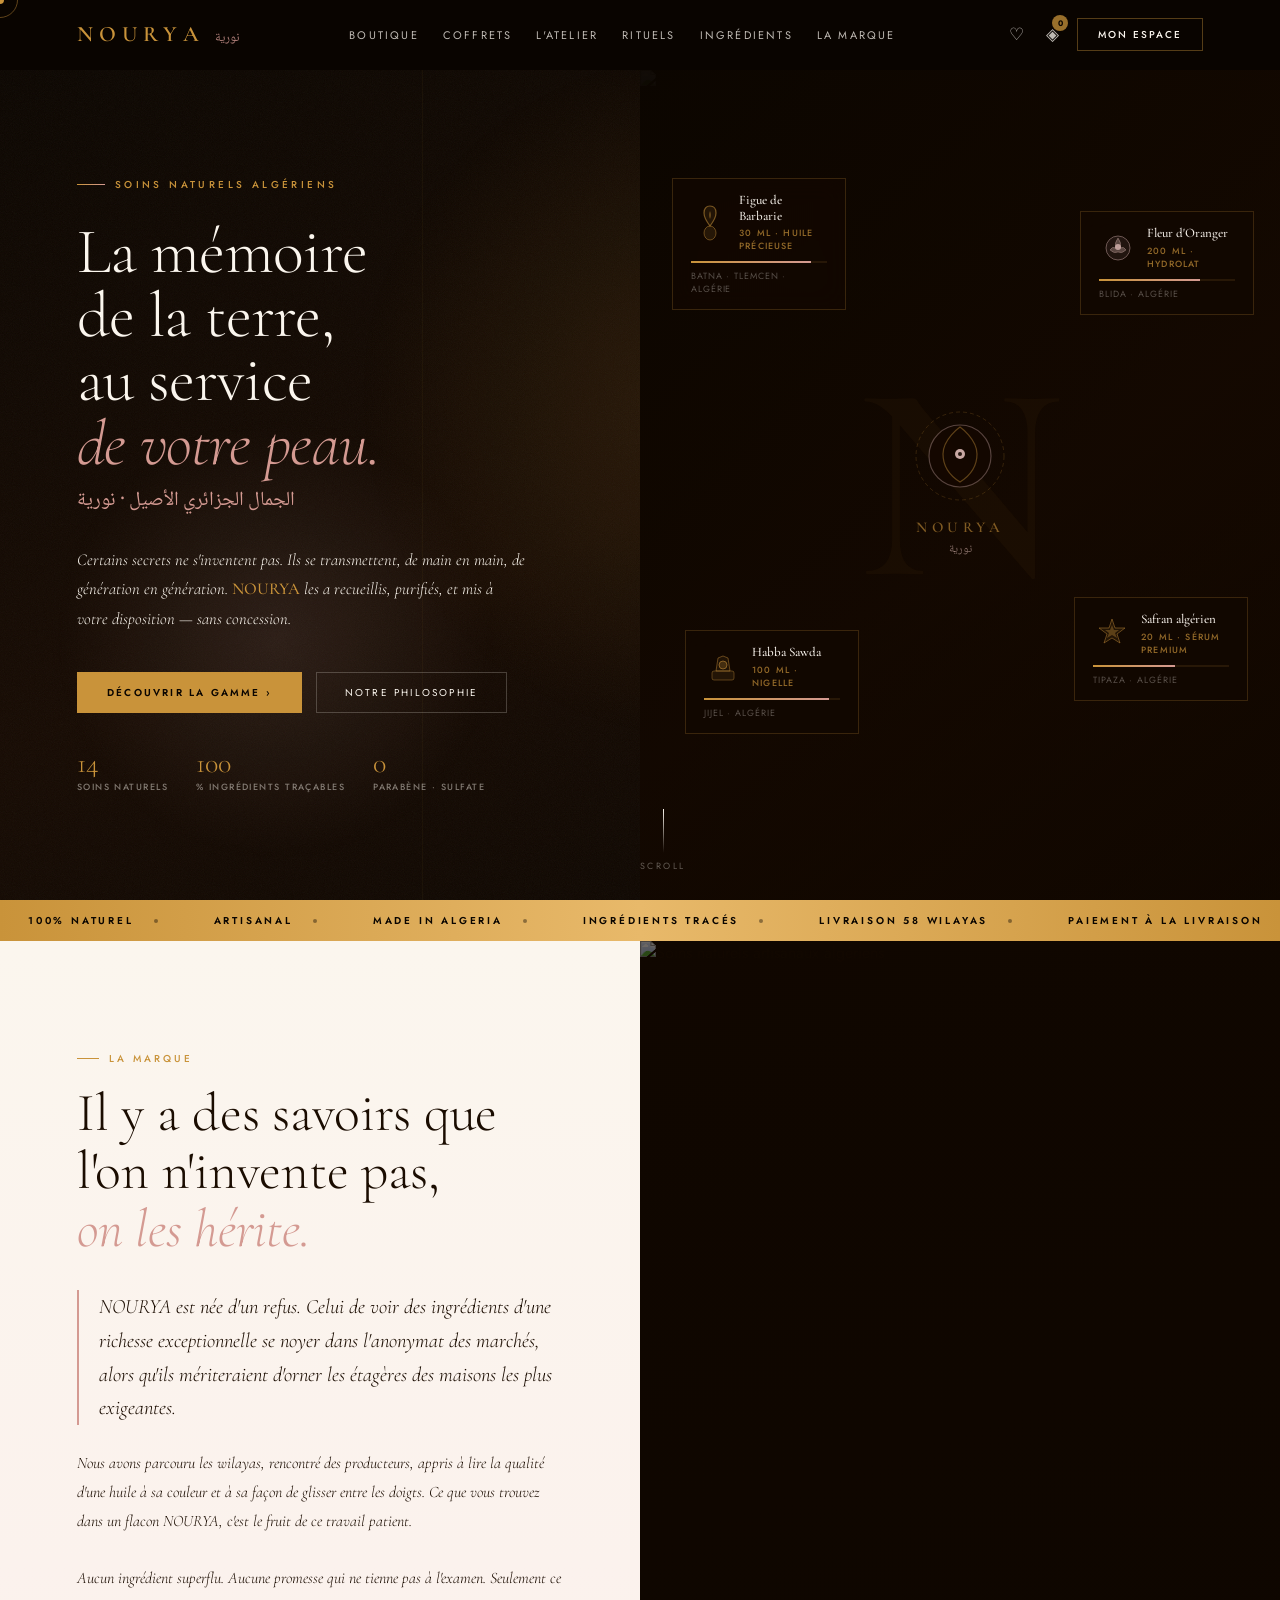
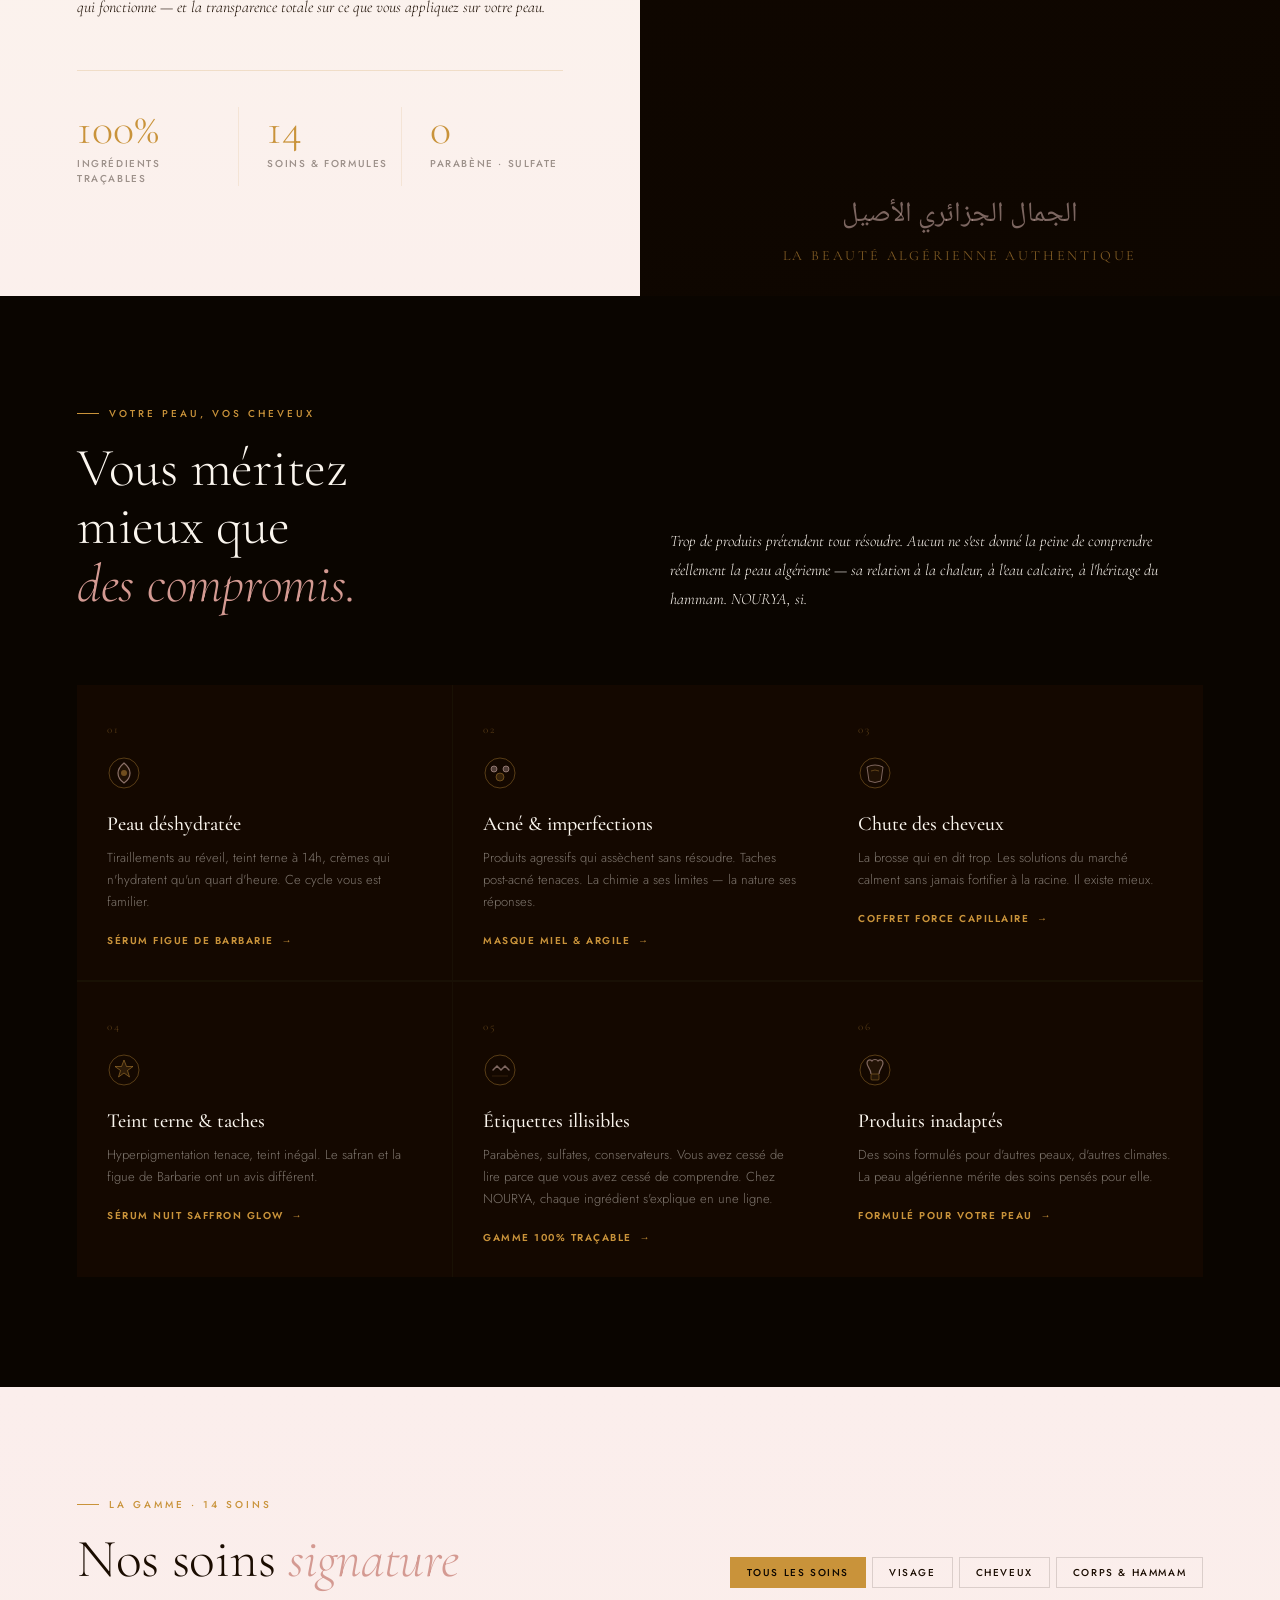
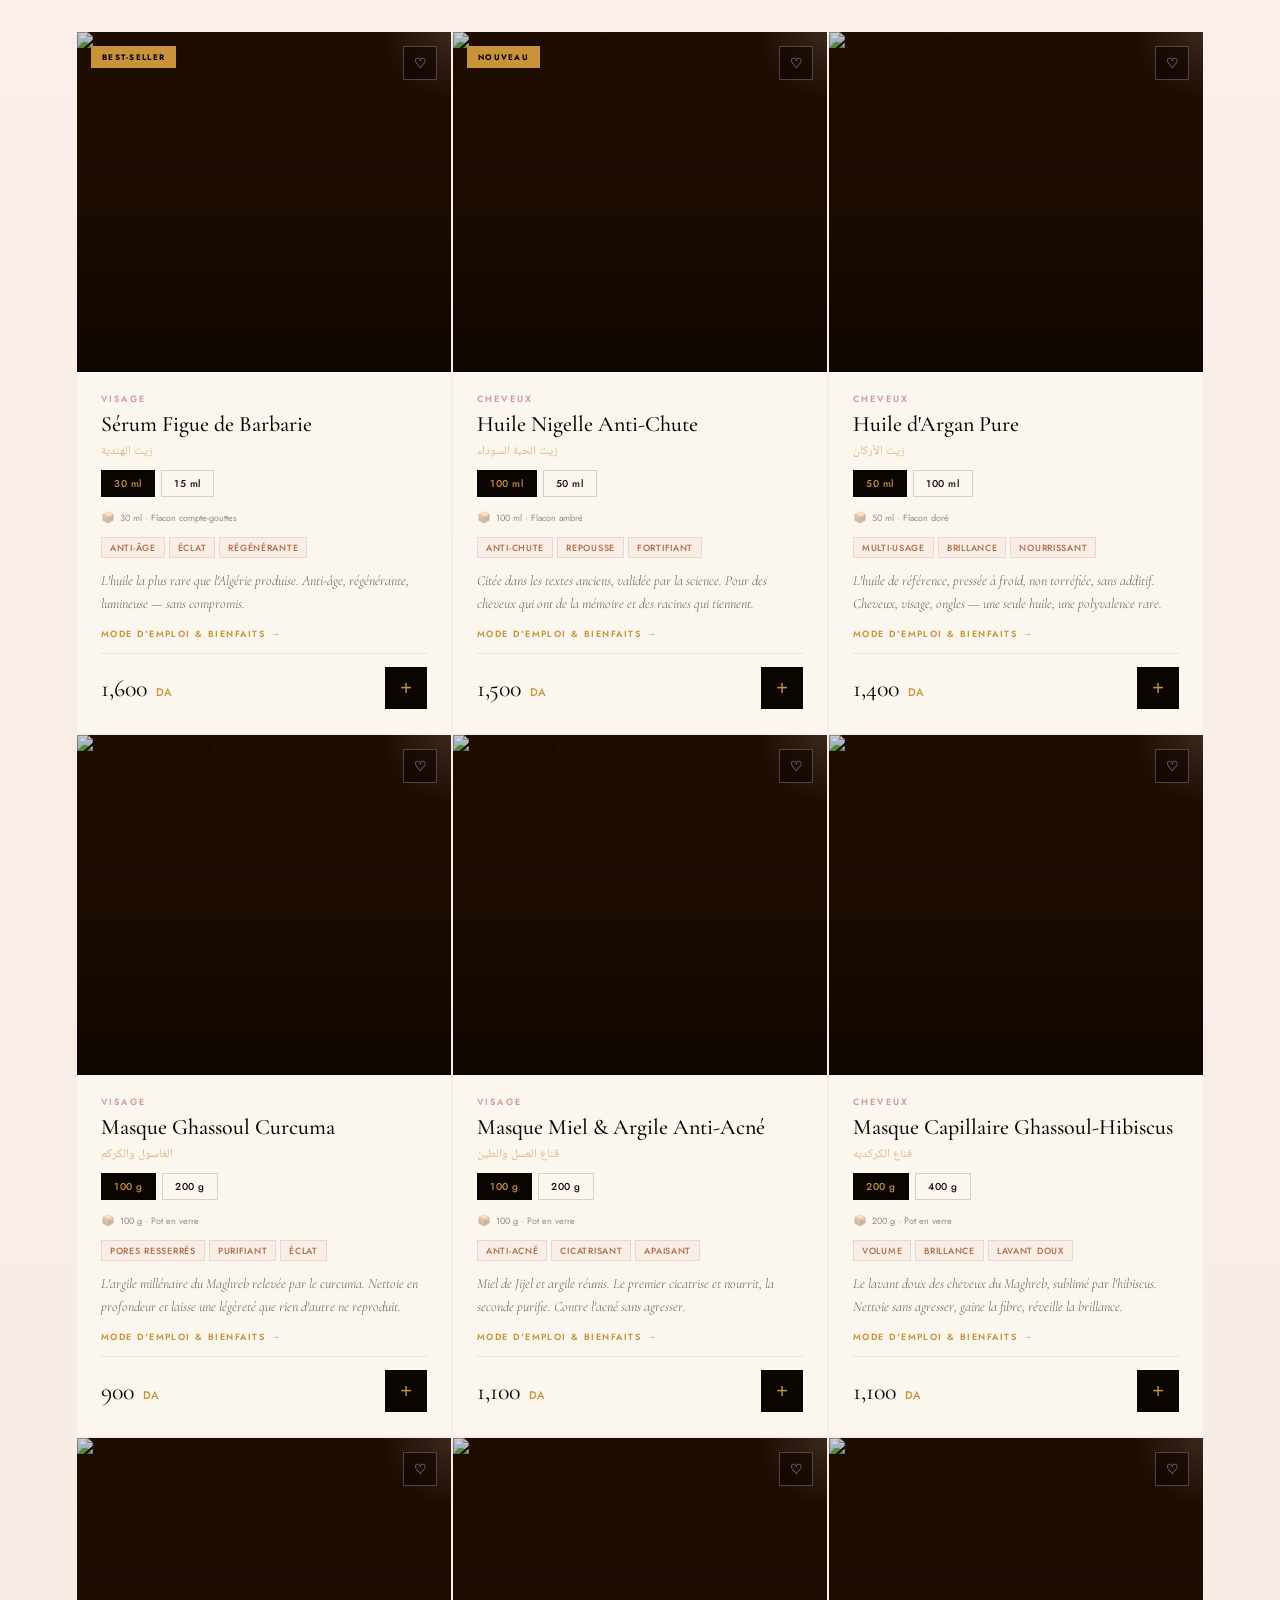
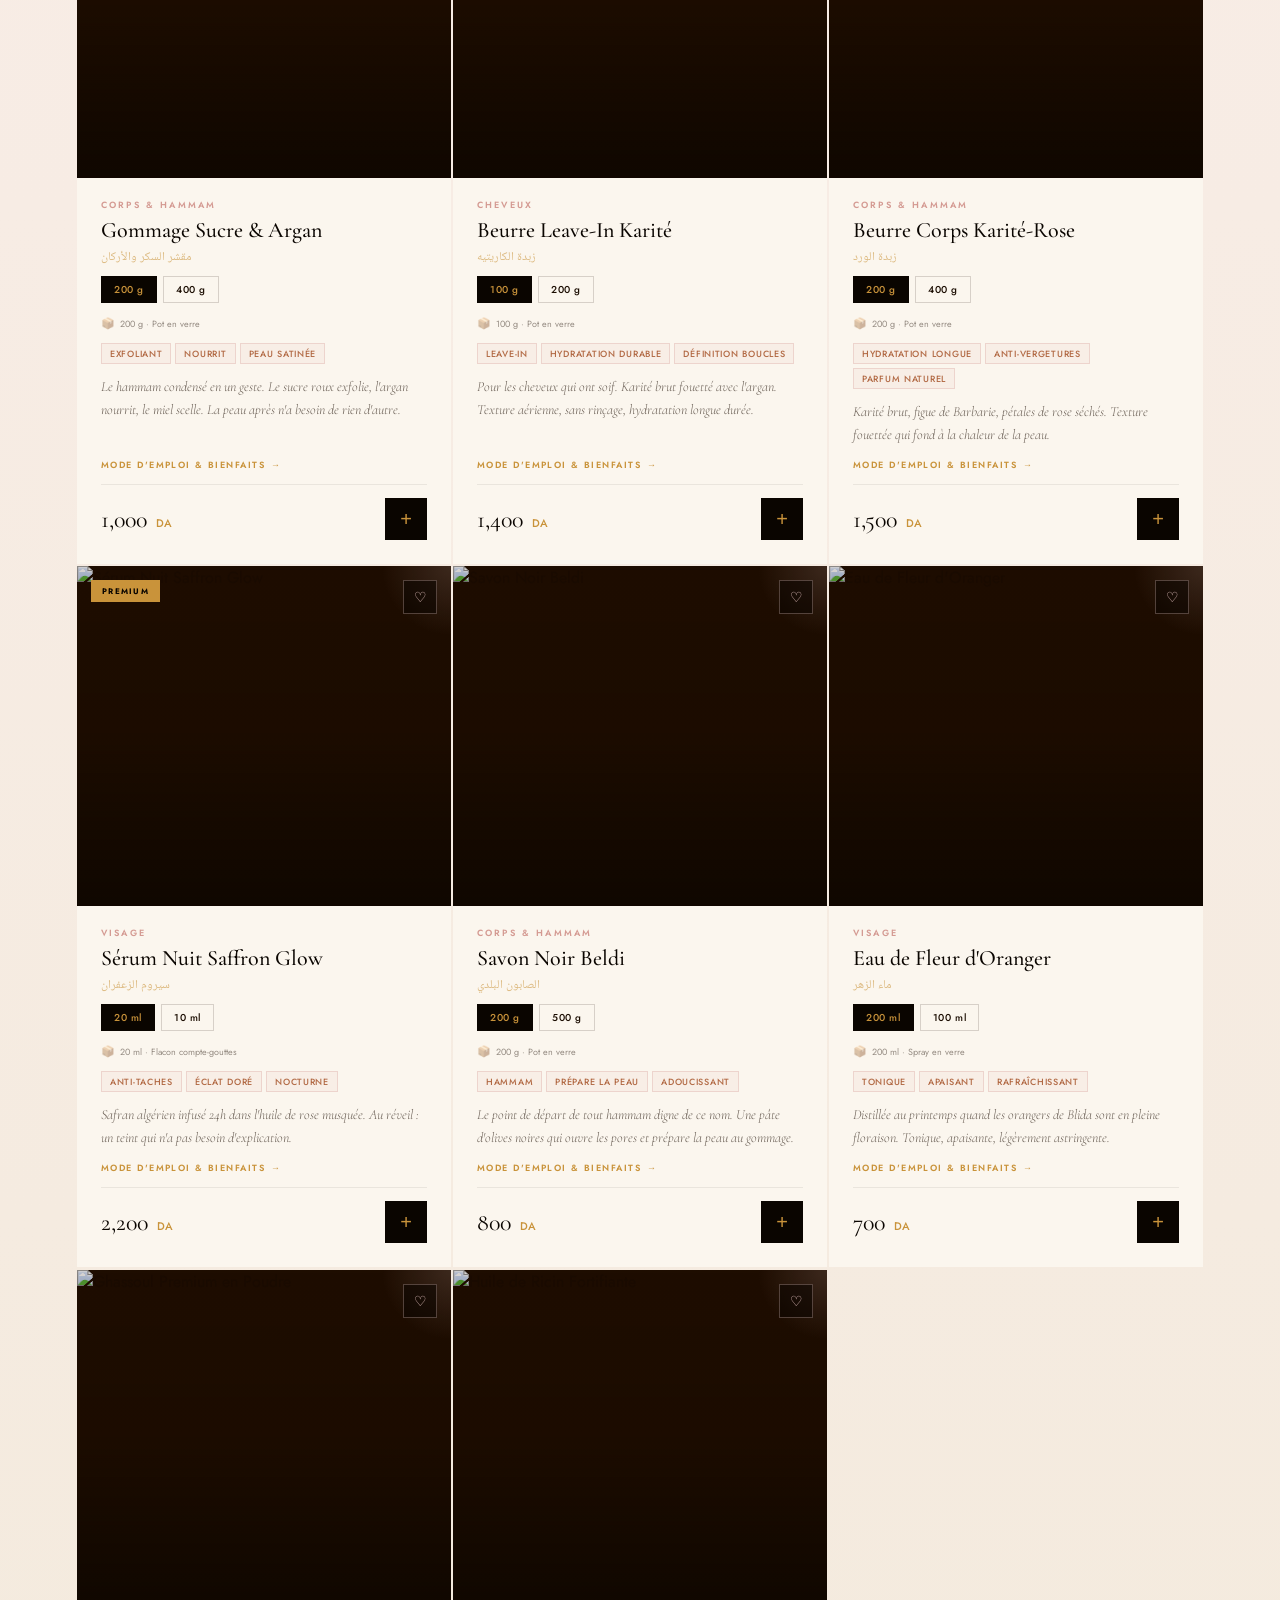
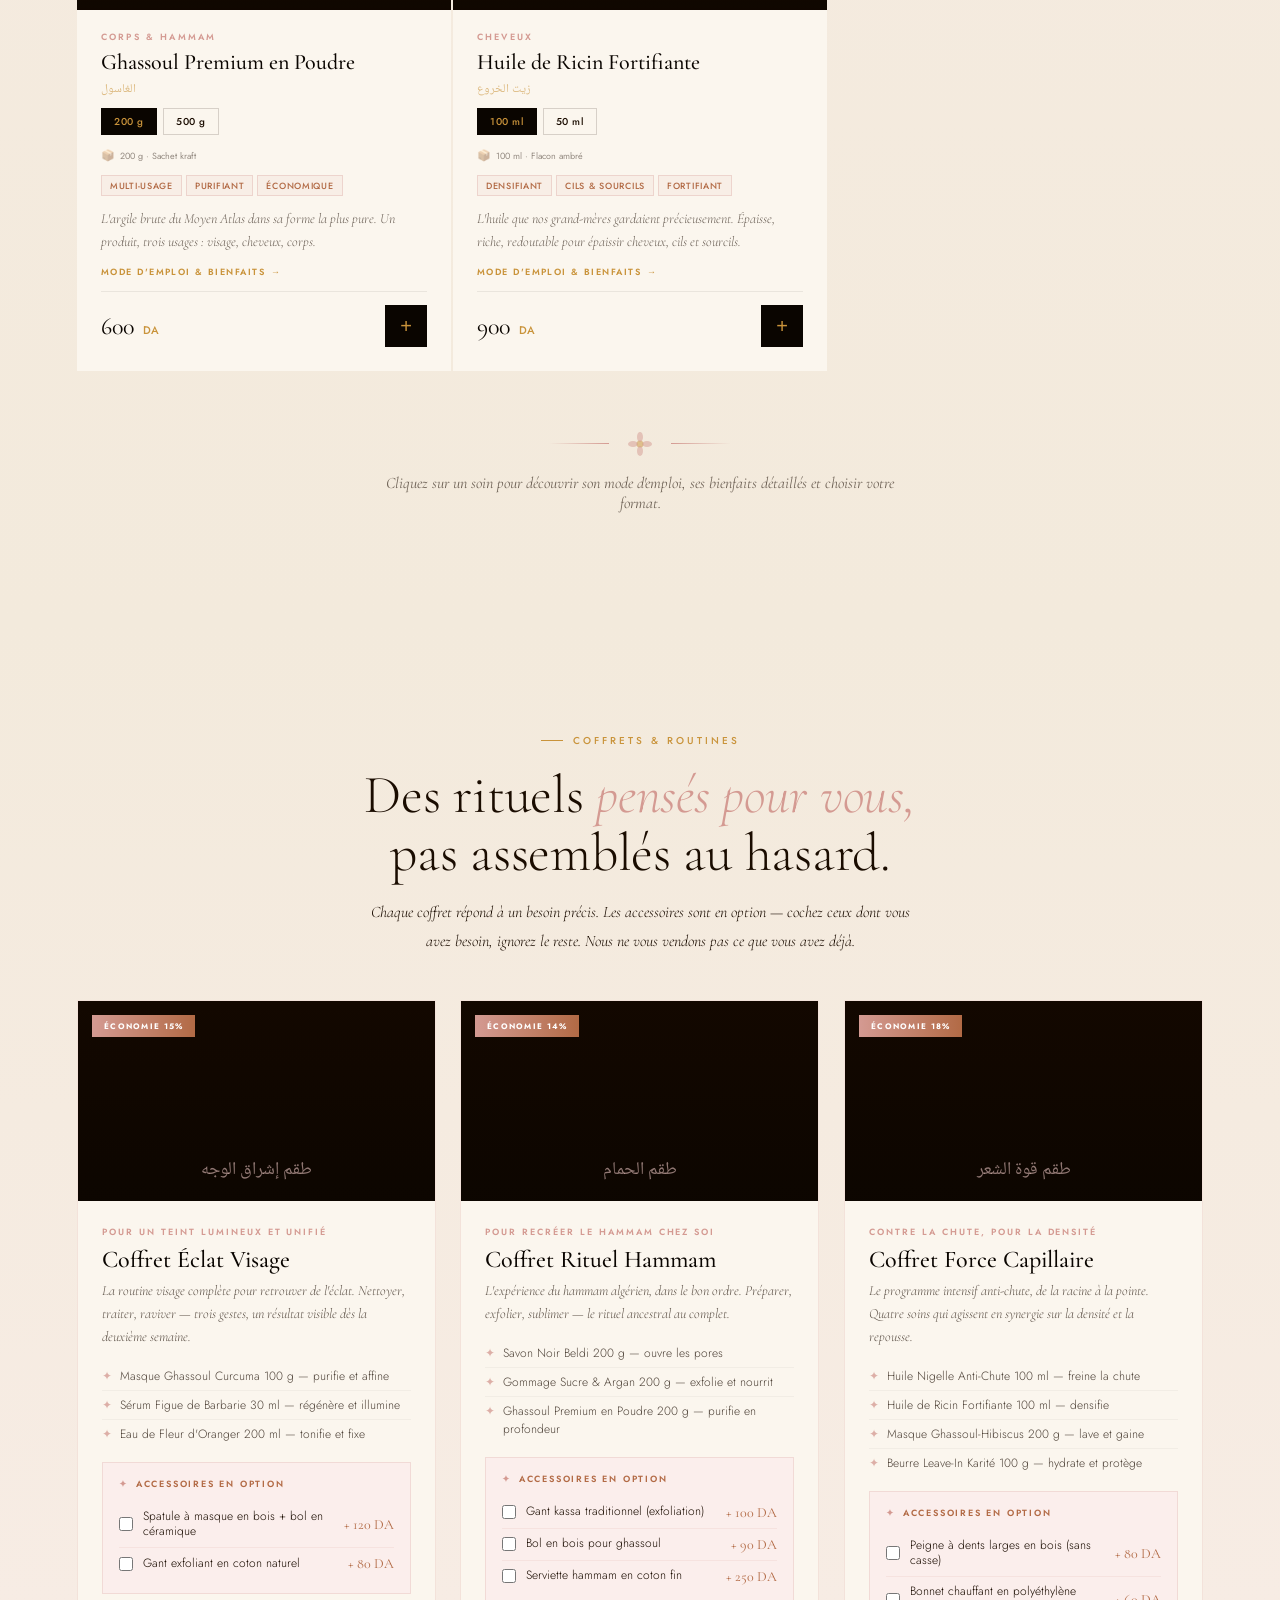
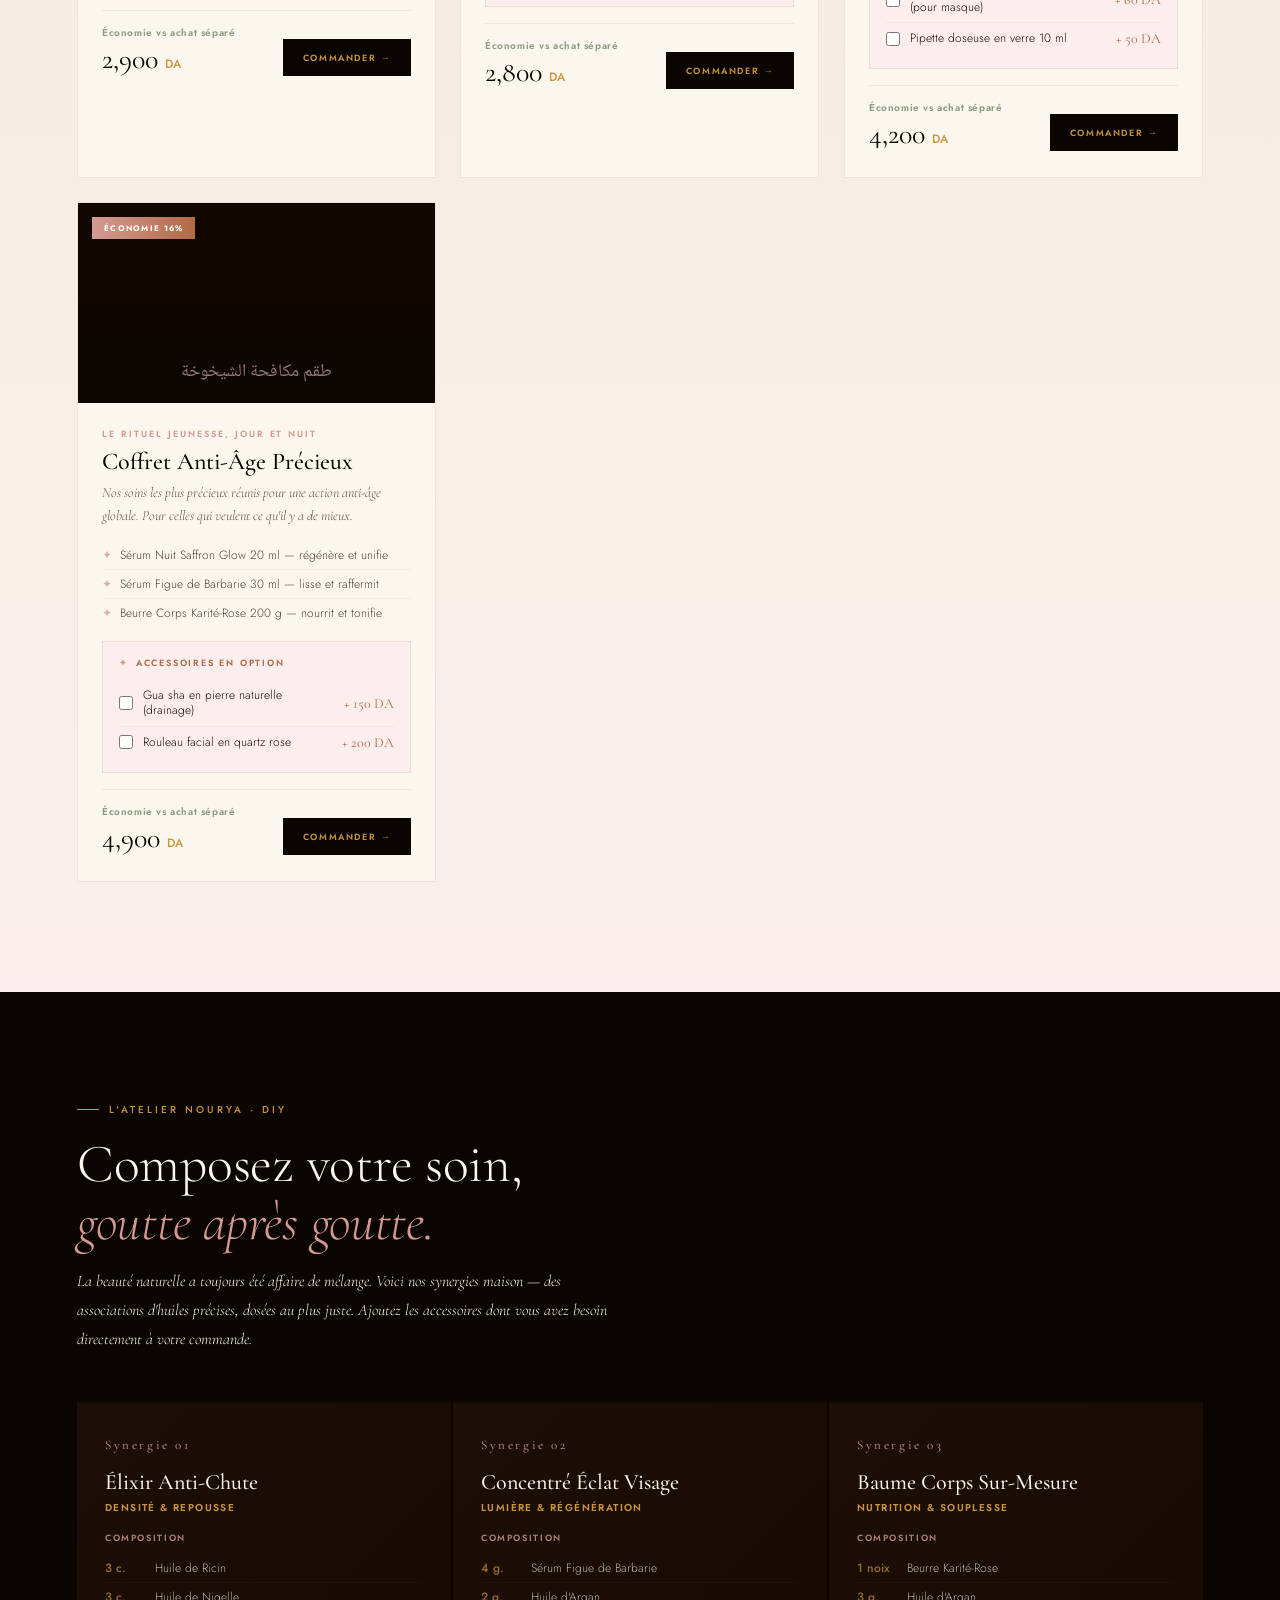
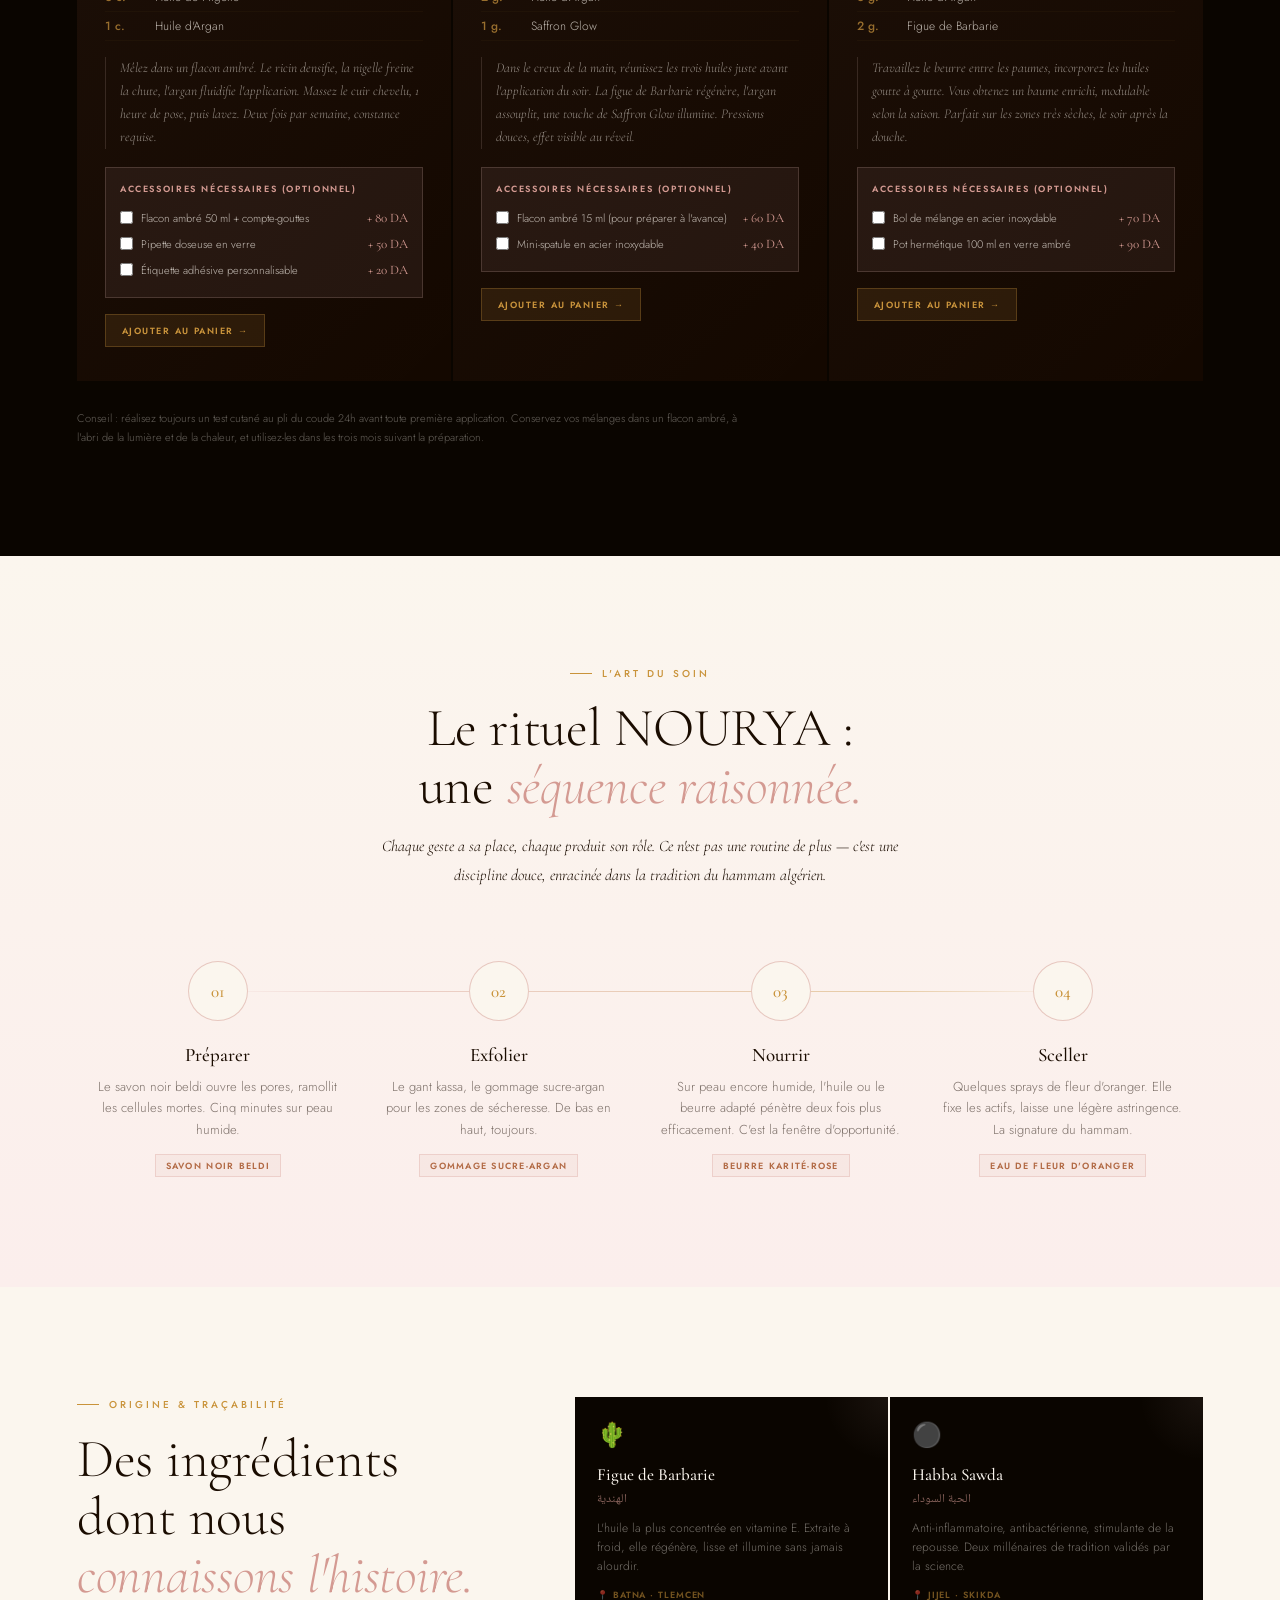
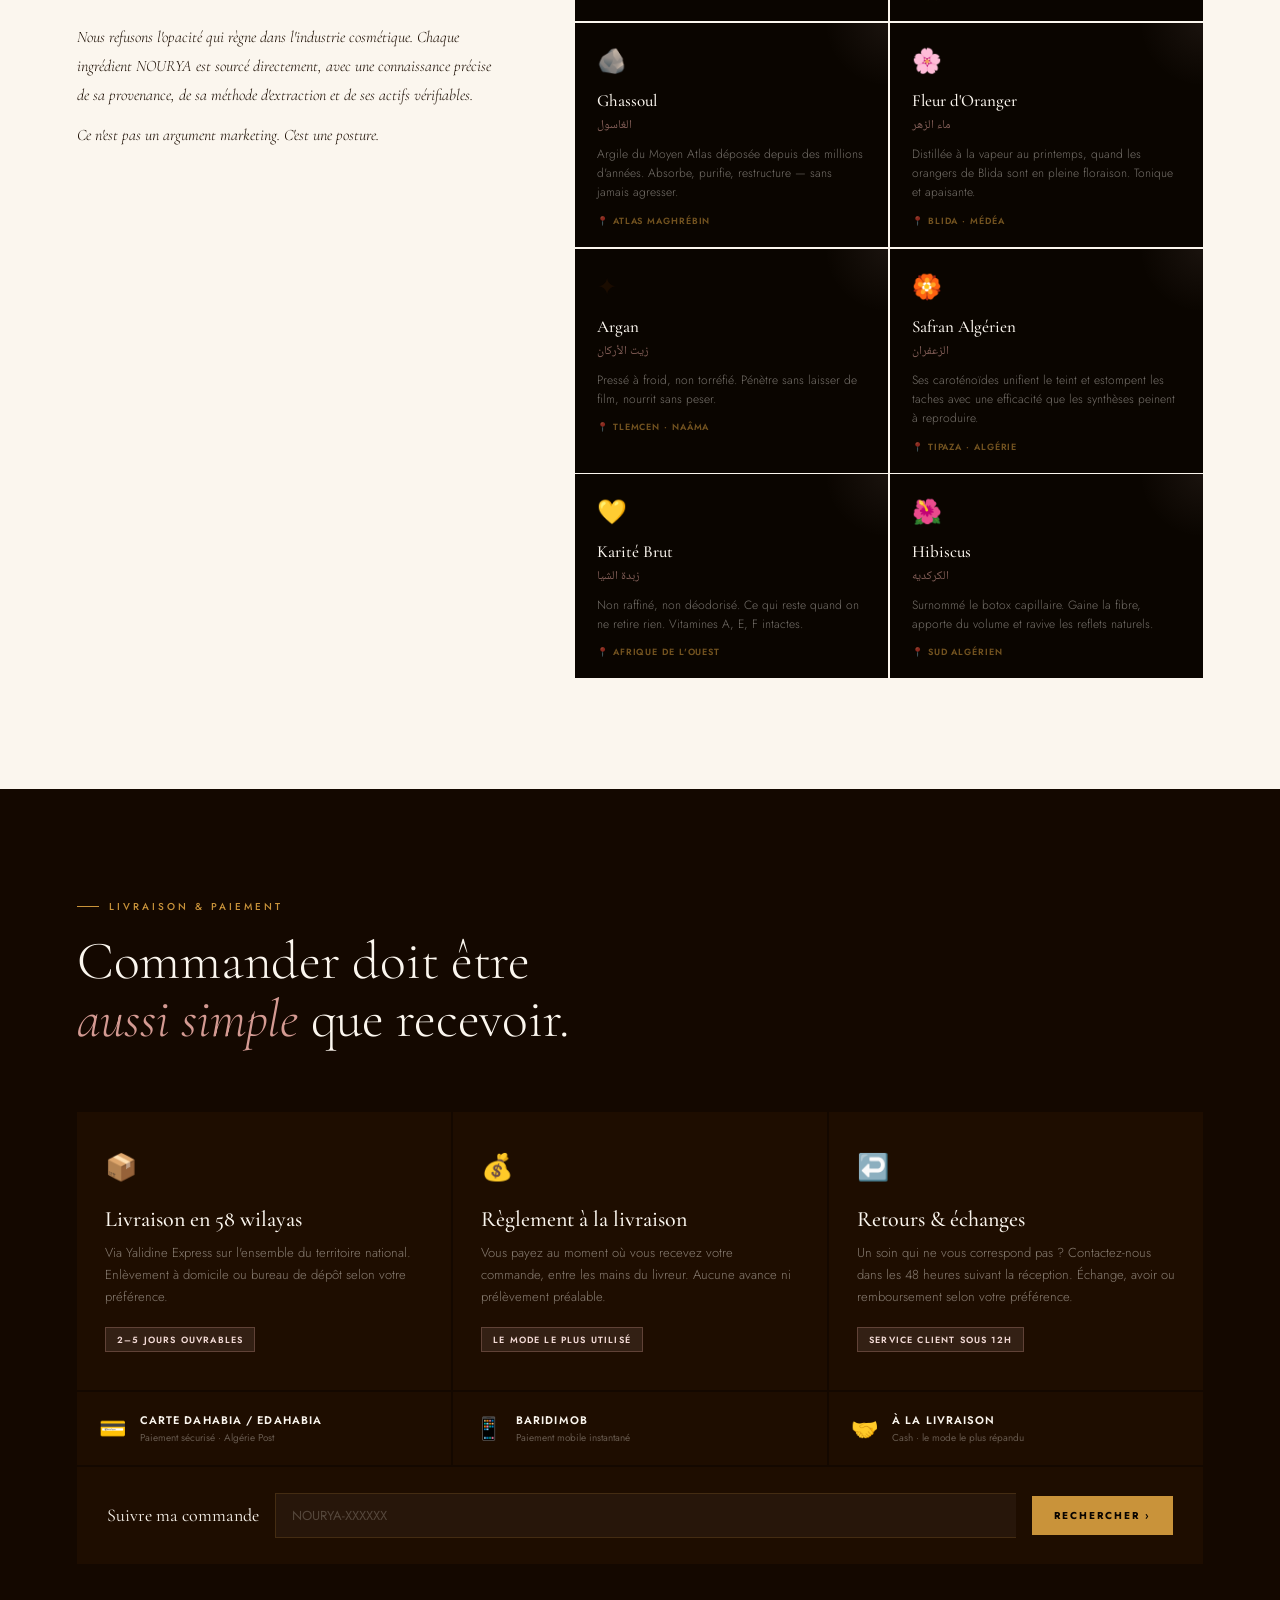
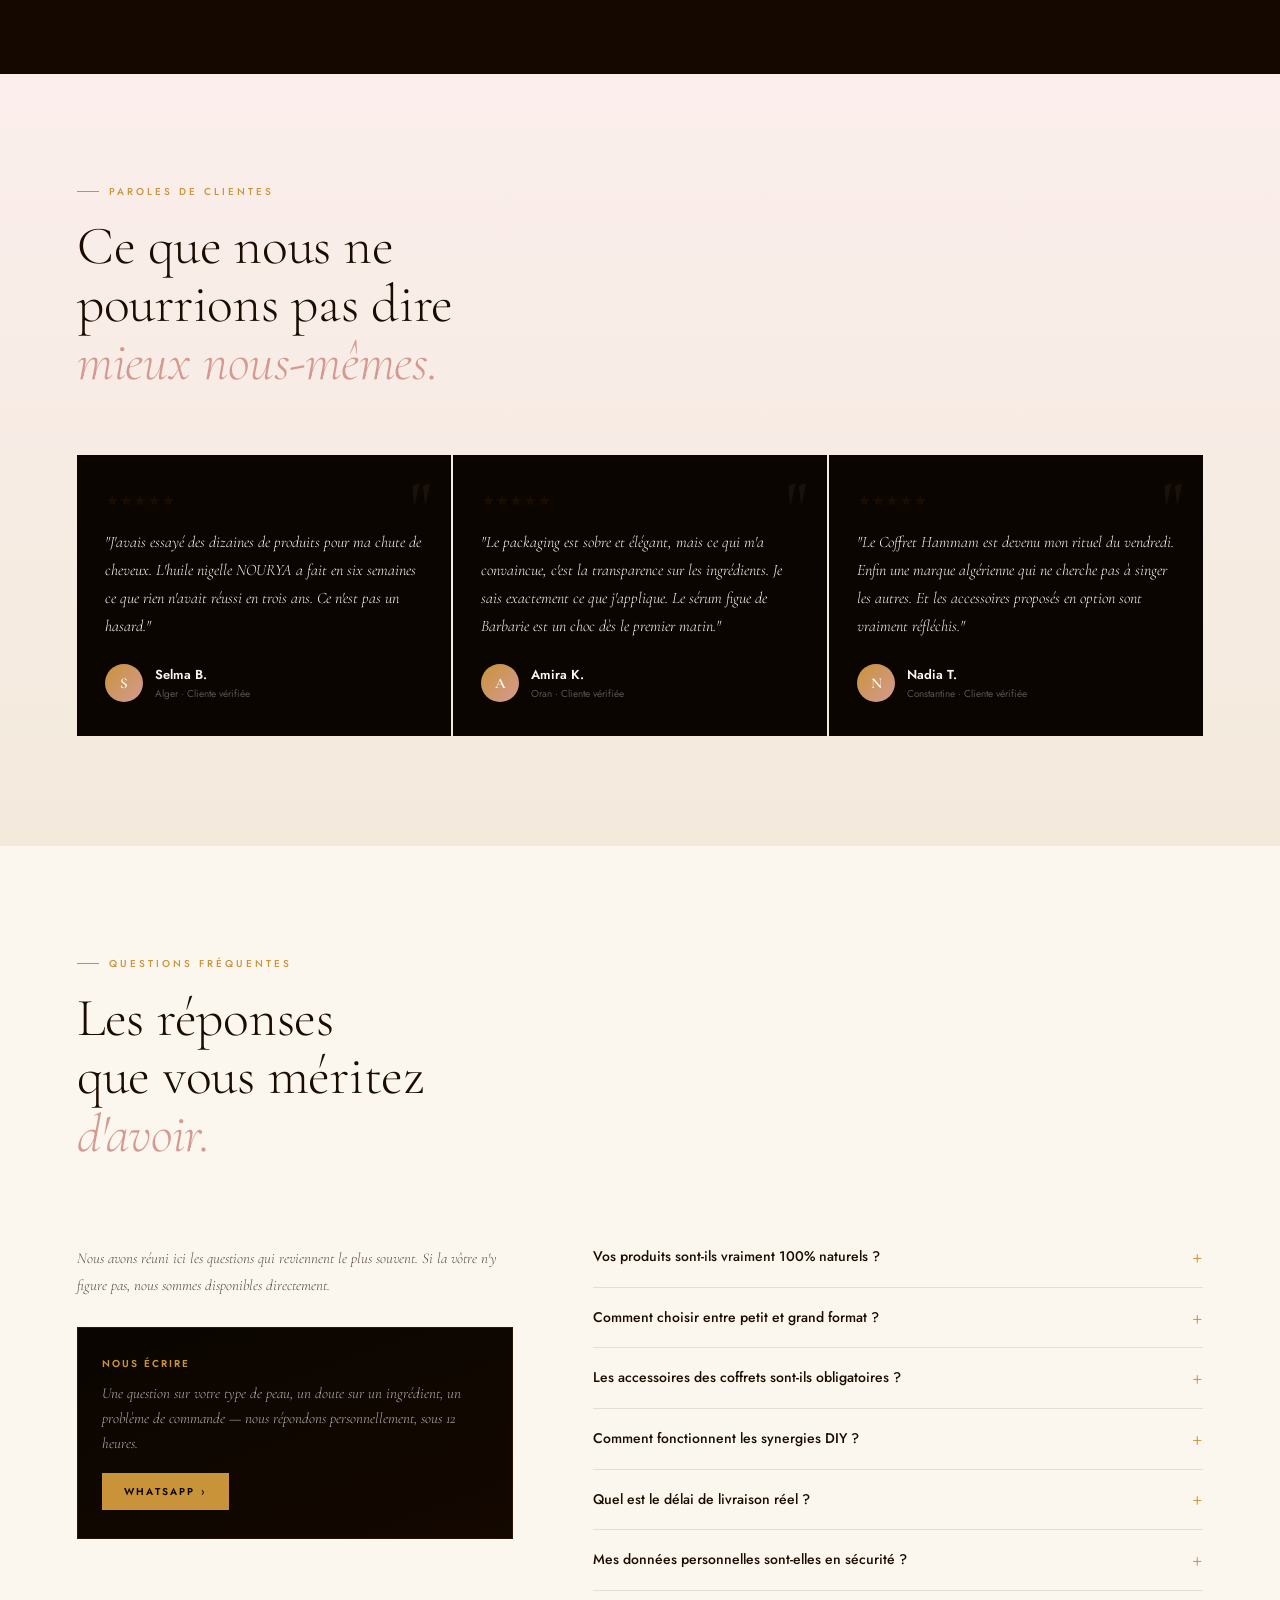
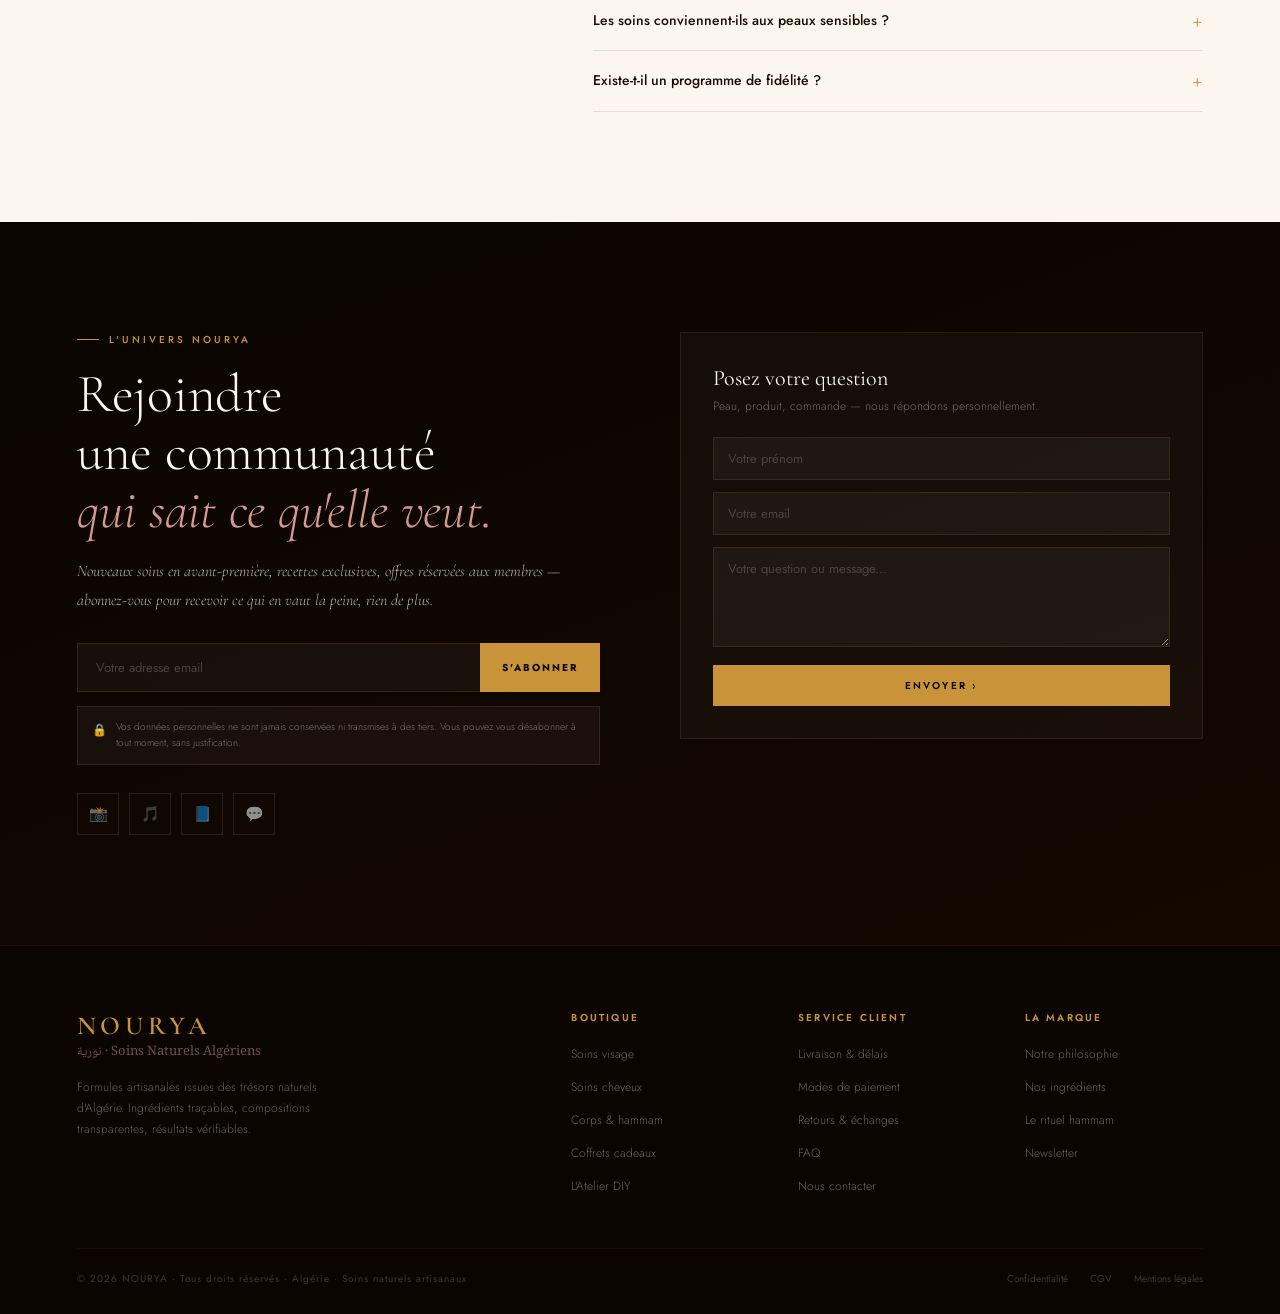
==== commit e46ec84c: "Séparer CSS et JS en fichiers externes + améliorer les animations - Extraire tout le CSS dans assets" ====
--- a/index.html
+++ b/index.html
@@ -7,564 +7,13 @@
 <link rel="preconnect" href="https://fonts.googleapis.com"/>
 <link rel="preconnect" href="https://fonts.gstatic.com" crossorigin/>
 <link href="https://fonts.googleapis.com/css2?family=Cormorant+Garamond:ital,wght@0,300;0,400;0,500;0,600;1,300;1,400;1,500&family=Jost:wght@300;400;500;600&family=Noto+Naskh+Arabic:wght@400;500;600&display=swap" rel="stylesheet"/>
-<style>
-:root{
-  --g:#C9933A;--gl:#E8B96A;--gp:#F5DFA0;
-  --n1:#0A0500;--n2:#140800;--n3:#1E0D00;--n4:#271200;
-  --c:#FBF6EE;--c2:#F3EADC;--c3:#E6D4BE;
-  --rose:#E9C5C0;--rose2:#F3DAD6;--rose3:#FBEEEC;--rosed:#D49A92;
-  --sage:#8A9B7E;--terra:#B26A45;--txt:#1A0C00;
-  --ff:'Cormorant Garamond',Georgia,serif;
-  --fb:'Jost',sans-serif;
-  --fa:'Noto Naskh Arabic',serif;
-  --ease:cubic-bezier(.25,.46,.45,.94);
-  --ease2:cubic-bezier(.34,1.56,.64,1);
-}
-*{margin:0;padding:0;box-sizing:border-box;cursor:none!important;}
-html{scroll-behavior:smooth;}
-body{background:var(--c);color:var(--txt);font-family:var(--fb);overflow-x:hidden;}
-::-webkit-scrollbar{width:3px;}
-::-webkit-scrollbar-track{background:var(--n2);}
-::-webkit-scrollbar-thumb{background:linear-gradient(var(--g),var(--rosed));}
-
-/* ─── CURSOR ─── */
-#cur{position:fixed;width:8px;height:8px;background:var(--g);border-radius:50%;pointer-events:none;z-index:9999;transform:translate(-50%,-50%);transition:transform .12s,width .2s,height .2s,background .2s;}
-#cur-r{position:fixed;width:36px;height:36px;border:1px solid rgba(201,147,58,.45);border-radius:50%;pointer-events:none;z-index:9998;transform:translate(-50%,-50%);transition:left .18s var(--ease),top .18s var(--ease),width .3s,height .3s;}
-body.hovering #cur{width:18px;height:18px;background:var(--rosed);}
-body.hovering #cur-r{width:60px;height:60px;opacity:.3;}
-body.clicking #cur{width:5px;height:5px;}
-
-/* ─── BUBBLES BG ─── */
-.bubbles{position:fixed;inset:0;pointer-events:none;z-index:0;overflow:hidden;}
-.bubble{position:absolute;border-radius:50%;animation:riseUp linear infinite;}
-@keyframes riseUp{
-  0%{transform:translateY(100vh) scale(0);opacity:0;}
-  10%{opacity:.7;}
-  90%{opacity:.3;}
-  100%{transform:translateY(-20vh) scale(1);opacity:0;}
-}
-/* ─── LOADER ─── */
-#loader{position:fixed;inset:0;background:var(--n1);z-index:99999;display:flex;align-items:center;justify-content:center;flex-direction:column;gap:16px;transition:opacity .8s,visibility .8s;}
-#loader.gone{opacity:0;visibility:hidden;}
-.loader-logo{font-family:var(--ff);font-size:48px;font-weight:600;letter-spacing:.25em;color:var(--g);text-transform:uppercase;animation:pulse3 1.4s ease-in-out infinite;}
-.loader-ar{font-family:var(--fa);font-size:16px;color:var(--rosed);opacity:.6;margin-top:-8px;}
-.loader-bar{width:120px;height:2px;background:rgba(201,147,58,.15);position:relative;overflow:hidden;}
-.loader-bar-fill{height:100%;background:linear-gradient(90deg,var(--g),var(--rosed));animation:loadBar 1.8s var(--ease) forwards;}
-@keyframes pulse3{0%,100%{opacity:.6;}50%{opacity:1;}}
-@keyframes loadBar{from{width:0;}to{width:100%;}}
-
-/* ─── PETAL FIELD ─── */
-.petal-field{position:fixed;inset:0;pointer-events:none;z-index:1;overflow:hidden;}
-.petal{position:absolute;opacity:0;animation:petalFall linear infinite;}
-@keyframes petalFall{
-  0%{opacity:0;transform:translateY(-10vh) rotate(0deg) translateX(0);}
-  10%{opacity:.6;}
-  50%{transform:translateY(50vh) rotate(180deg) translateX(30px);}
-  90%{opacity:.3;}
-  100%{opacity:0;transform:translateY(110vh) rotate(360deg) translateX(-20px);}
-}
-
-/* ─── NAV ─── */
-nav{position:fixed;inset:0 0 auto;z-index:900;height:70px;display:flex;align-items:center;padding:0 6vw;justify-content:space-between;transition:background .5s,border-color .5s,box-shadow .5s;border-bottom:1px solid transparent;}
-nav.solid{background:rgba(251,246,238,.94);backdrop-filter:blur(24px) saturate(1.3);border-color:rgba(201,147,58,.14);box-shadow:0 4px 32px rgba(26,12,0,.05);}
-nav.solid .nlinks a{color:var(--txt);}
-nav.solid .nico{color:var(--txt);}
-nav.solid .nbtn{border-color:rgba(201,147,58,.5);color:var(--txt);}
-nav.solid .hamburger span{background:var(--txt);}
-.nlogo{display:flex;align-items:baseline;gap:10px;text-decoration:none;}
-.nlogo-w{font-family:var(--ff);font-size:22px;font-weight:600;letter-spacing:.28em;color:var(--g);text-transform:uppercase;transition:letter-spacing .3s;}
-.nlogo:hover .nlogo-w{letter-spacing:.35em;}
-.nlogo-a{font-family:var(--fa);font-size:13px;color:var(--rosed);opacity:.8;}
-.nlinks{display:flex;gap:24px;}
-.nlinks a{font-family:var(--fb);font-size:11px;font-weight:400;letter-spacing:.2em;text-transform:uppercase;color:var(--c);opacity:.75;text-decoration:none;transition:opacity .25s,color .25s;position:relative;}
-.nlinks a::after{content:'';position:absolute;bottom:-4px;left:0;width:0;height:1px;background:var(--g);transition:width .3s;}
-.nlinks a:hover{opacity:1;color:var(--g);}
-.nlinks a:hover::after{width:100%;}
-.nact{display:flex;gap:14px;align-items:center;}
-.nico{position:relative;background:none;border:none;color:var(--c);font-size:17px;opacity:.75;transition:opacity .2s,color .2s,transform .2s;padding:4px;}
-.nico:hover{opacity:1;color:var(--g);transform:scale(1.15);}
-.nbadge{position:absolute;top:-5px;right:-5px;width:16px;height:16px;background:var(--g);border-radius:50%;font-size:8px;font-weight:700;display:flex;align-items:center;justify-content:center;color:var(--n1);font-family:var(--fb);animation:badgePop .3s var(--ease2);}
-@keyframes badgePop{from{transform:scale(0);}to{transform:scale(1);}}
-.nbtn{background:transparent;border:1px solid rgba(201,147,58,.4);color:var(--c);padding:8px 20px;font-family:var(--fb);font-size:10px;font-weight:500;letter-spacing:.2em;text-transform:uppercase;transition:all .25s;}
-.nbtn:hover{background:var(--g);border-color:var(--g);color:var(--n1);}
-.hamburger{display:none;flex-direction:column;gap:4px;background:none;border:none;padding:4px;}
-.hamburger span{width:20px;height:1px;background:var(--c);display:block;transition:transform .3s,opacity .3s;}
-
-/* ─── BUTTONS ─── */
-.btn-g{display:inline-flex;align-items:center;gap:10px;background:var(--g);color:var(--n1);padding:13px 30px;font-family:var(--fb);font-size:10px;font-weight:600;letter-spacing:.22em;text-transform:uppercase;text-decoration:none;transition:all .3s;position:relative;overflow:hidden;border:none;}
-.btn-g::before{content:'';position:absolute;top:50%;left:50%;width:0;height:0;background:rgba(255,255,255,.2);border-radius:50%;transform:translate(-50%,-50%);transition:width .5s,height .5s;}
-.btn-g:hover::before{width:300px;height:300px;}
-.btn-g:hover{background:var(--gl);transform:translateY(-2px);box-shadow:0 8px 24px rgba(201,147,58,.3);}
-.btn-o{display:inline-flex;align-items:center;gap:10px;background:transparent;color:var(--c);padding:12px 28px;font-family:var(--fb);font-size:10px;font-weight:400;letter-spacing:.22em;text-transform:uppercase;text-decoration:none;border:1px solid rgba(251,246,238,.22);transition:all .3s;}
-.btn-o:hover{border-color:var(--rose);color:var(--rose);}
-
-/* ─── HERO ─── */
-.hero{min-height:100vh;background:linear-gradient(160deg,#0A0500 0%,#160A02 55%,#0A0500 100%);display:flex;align-items:center;position:relative;overflow:hidden;padding-top:70px;}
-.hero-grain{position:absolute;inset:0;opacity:.05;background-image:url("data:image/svg+xml,%3Csvg xmlns='http://www.w3.org/2000/svg' width='300' height='300'%3E%3Cfilter id='f'%3E%3CfeTurbulence type='fractalNoise' baseFrequency='0.75' numOctaves='4' stitchTiles='stitch'/%3E%3C/filter%3E%3Crect width='300' height='300' filter='url(%23f)'/%3E%3C/svg%3E");background-size:200px;}
-.hero-glow{position:absolute;width:700px;height:700px;border-radius:50%;background:radial-gradient(circle,rgba(201,147,58,.12) 0%,transparent 70%);top:44%;left:55%;transform:translate(-50%,-50%);pointer-events:none;animation:glowPulse 6s ease-in-out infinite;}
-.hero-glow-rose{position:absolute;width:450px;height:450px;border-radius:50%;background:radial-gradient(circle,rgba(233,197,192,.1) 0%,transparent 70%);bottom:4%;left:4%;pointer-events:none;animation:glowPulse 8s ease-in-out 2s infinite;}
-@keyframes glowPulse{0%,100%{opacity:.7;transform:translate(-50%,-50%) scale(1);}50%{opacity:1;transform:translate(-50%,-50%) scale(1.1);}}
-.geo-l{position:absolute;background:rgba(201,147,58,.05);}
-.hero-inner{position:relative;z-index:3;display:grid;grid-template-columns:1fr 1fr;width:100%;min-height:calc(100vh - 70px);}
-.hero-left{display:flex;flex-direction:column;justify-content:center;padding:80px 5vw 80px 6vw;}
-.hero-right{position:relative;overflow:hidden;}
-.htag{display:flex;align-items:center;gap:10px;margin-bottom:28px;opacity:0;animation:fadeUp .9s var(--ease) .3s forwards;}
-.htag-line{width:28px;height:1px;background:linear-gradient(90deg,var(--g),var(--rosed));}
-.htag-t{font-family:var(--fb);font-size:10px;font-weight:500;letter-spacing:.34em;text-transform:uppercase;color:var(--g);}
-.hero-h1{font-family:var(--ff);font-size:clamp(44px,5vw,76px);font-weight:300;line-height:1;color:var(--c);letter-spacing:-.01em;margin-bottom:8px;opacity:0;animation:fadeUp .9s var(--ease) .45s forwards;}
-.hero-h1 span{display:block;}
-.rosee{font-style:italic;color:var(--rosed);}
-.golds{font-style:italic;color:var(--g);}
-.hero-ar{font-family:var(--fa);font-size:clamp(15px,1.8vw,20px);color:var(--rosed);opacity:0;margin-bottom:28px;direction:rtl;text-align:left;animation:fadeUp .9s var(--ease) .6s forwards;}
-.hero-p{font-family:var(--ff);font-size:clamp(16px,1.3vw,19px);font-weight:300;font-style:italic;line-height:1.75;color:var(--c);opacity:0;animation:fadeUp .9s var(--ease) .75s forwards;max-width:450px;margin-bottom:38px;}
-.hero-p strong{font-style:normal;font-weight:500;color:var(--g);}
-.hero-ctas{display:flex;gap:14px;flex-wrap:wrap;opacity:0;animation:fadeUp .9s var(--ease) .9s forwards;}
-.hero-stats{display:flex;gap:28px;margin-top:36px;opacity:0;animation:fadeUp .9s var(--ease) 1.05s forwards;}
-.hstat-n{font-family:var(--ff);font-size:28px;font-weight:300;color:var(--g);line-height:1;}
-.hstat-l{font-family:var(--fb);font-size:9px;font-weight:500;letter-spacing:.16em;text-transform:uppercase;color:var(--c);opacity:.45;margin-top:3px;}
-.hero-visual{position:absolute;inset:0;}
-.hero-bg-panel{position:absolute;inset:0;background:linear-gradient(145deg,#150900,#1f0d02 55%,#0a0500);}
-.hero-big-n{position:absolute;top:50%;left:50%;transform:translate(-50%,-50%);font-family:var(--ff);font-size:clamp(200px,22vw,320px);font-weight:600;color:rgba(201,147,58,.04);line-height:1;pointer-events:none;user-select:none;}
-.hlm{position:absolute;top:50%;left:50%;transform:translate(-50%,-50%);text-align:center;z-index:2;pointer-events:none;animation:logoSpin 20s linear infinite;}
-@keyframes logoSpin{from{transform:translate(-50%,-50%) rotate(0deg);}to{transform:translate(-50%,-50%) rotate(360deg);}}
-.hlm-inner{animation:logoSpin 20s linear infinite reverse;}
-.hlm-lbl{font-family:var(--ff);font-size:15px;font-weight:600;letter-spacing:.3em;color:rgba(201,147,58,.6);text-transform:uppercase;margin-top:10px;animation:logoSpin 20s linear infinite;}
-.hlm-ar{font-family:var(--fa);font-size:12px;color:rgba(233,197,192,.5);margin-top:3px;animation:logoSpin 20s linear infinite;}
-
-.fcard{position:absolute;background:rgba(18,7,0,.86);border:1px solid rgba(201,147,58,.22);backdrop-filter:blur(12px);padding:14px 18px;width:174px;opacity:0;transition:transform .3s,box-shadow .3s;}
-.fcard:hover{transform:scale(1.04) !important;box-shadow:0 12px 36px rgba(0,0,0,.3);}
-.fcard.f1{top:13%;left:5%;animation:floatIn .8s var(--ease) 1.2s forwards,bob 5s ease-in-out 2s infinite;}
-.fcard.f2{top:17%;right:4%;animation:floatIn .8s var(--ease) 1.4s forwards,bob 6s ease-in-out 2.4s infinite;}
-.fcard.f3{bottom:20%;left:7%;animation:floatIn .8s var(--ease) 1.6s forwards,bob 7s ease-in-out 2.8s infinite;}
-.fcard.f4{bottom:24%;right:5%;animation:floatIn .8s var(--ease) 1.8s forwards,bob 5.5s ease-in-out 3.2s infinite;}
-@keyframes floatIn{to{opacity:1;}}
-@keyframes bob{0%,100%{transform:translateY(0);}50%{transform:translateY(-7px);}}
-.fcard-top{display:flex;align-items:center;gap:10px;margin-bottom:9px;}
-.fcard-svg{width:38px;height:38px;flex-shrink:0;}
-.fcard-name{font-family:var(--ff);font-size:13px;font-weight:500;color:var(--c);line-height:1.2;}
-.fcard-sub{font-family:var(--fb);font-size:9px;font-weight:500;letter-spacing:.13em;text-transform:uppercase;color:var(--g);opacity:.7;margin-top:2px;}
-.fcard-bar{height:2px;background:rgba(201,147,58,.12);margin-bottom:6px;overflow:hidden;}
-.fcard-bar-fill{height:100%;background:linear-gradient(90deg,var(--g),var(--rosed));width:var(--w,70%);animation:barGrow 1.5s var(--ease) 2s both;}
-@keyframes barGrow{from{width:0;}to{width:var(--w,70%);}}
-.fcard-origin{font-family:var(--fb);font-size:9px;color:var(--c);opacity:.3;letter-spacing:.1em;text-transform:uppercase;}
-
-.hero-scroll{position:absolute;bottom:28px;left:50%;transform:translateX(-50%);display:flex;flex-direction:column;align-items:center;gap:6px;opacity:0;animation:fadeUp .9s var(--ease) 1.6s forwards;z-index:3;}
-.hero-scroll-bar{width:1px;height:44px;background:linear-gradient(to bottom,var(--c),transparent);animation:scrollAnim 2.2s ease-in-out infinite;}
-@keyframes scrollAnim{0%{transform:scaleY(.4);transform-origin:top;opacity:.3;}50%{transform:scaleY(1);opacity:1;}100%{transform:scaleY(.4);opacity:.3;}}
-.hero-scroll-lbl{font-family:var(--fb);font-size:9px;letter-spacing:.28em;text-transform:uppercase;color:var(--c);opacity:.35;}
-@keyframes fadeUp{from{opacity:0;transform:translateY(22px);}to{opacity:1;transform:translateY(0);}}
-
-/* ─── BAND ─── */
-.band{background:linear-gradient(90deg,var(--g),var(--gl) 50%,var(--g));padding:13px 0;overflow:hidden;position:relative;z-index:2;}
-.band-track{display:flex;animation:scroll-l 24s linear infinite;white-space:nowrap;}
-.band-item{display:inline-flex;align-items:center;gap:20px;padding:0 28px;font-family:var(--fb);font-size:10px;font-weight:600;letter-spacing:.28em;text-transform:uppercase;color:var(--n1);}
-.band-dot{width:4px;height:4px;border-radius:50%;background:var(--n1);opacity:.4;}
-@keyframes scroll-l{from{transform:translateX(0);}to{transform:translateX(-50%);}}
-
-/* ─── SECTIONS ─── */
-.sec{padding:110px 6vw;position:relative;z-index:2;}
-.sec-tag{display:flex;align-items:center;gap:10px;margin-bottom:18px;}
-.sec-tag-l{width:22px;height:1px;background:var(--g);}
-.sec-tag-t{font-family:var(--fb);font-size:10px;font-weight:500;letter-spacing:.3em;text-transform:uppercase;color:var(--g);}
-.sec-h{font-family:var(--ff);font-size:clamp(34px,4.2vw,58px);font-weight:300;line-height:1.08;letter-spacing:-.005em;}
-.sec-h.light{color:var(--c);}
-.sec-p{font-family:var(--ff);font-size:clamp(16px,1.25vw,18px);font-weight:300;font-style:italic;line-height:1.8;opacity:.72;max-width:540px;margin-top:18px;}
-.sec-p.light{color:var(--c);}
-.flower-div{display:flex;align-items:center;justify-content:center;gap:18px;padding:8px 0;}
-.fdl{height:1px;width:60px;background:linear-gradient(90deg,transparent,var(--rosed));}
-.fdl.r{background:linear-gradient(90deg,var(--rosed),transparent);}
-
-/* ─── STORY ─── */
-.story-sec{background:linear-gradient(180deg,var(--c),var(--rose3) 130%);display:grid;grid-template-columns:1fr 1fr;position:relative;z-index:2;}
-.story-left{padding:110px 6vw;display:flex;flex-direction:column;justify-content:center;}
-.story-right{background:var(--n2);position:relative;overflow:hidden;min-height:600px;}
-.story-img{width:100%;height:100%;object-fit:cover;opacity:.65;transition:opacity .5s;}
-.story-img:hover{opacity:.75;}
-.story-img-overlay{position:absolute;inset:0;background:linear-gradient(160deg,rgba(10,5,0,.4),rgba(10,5,0,.6));pointer-events:none;}
-.story-stat-row{display:flex;gap:0;margin-top:48px;border-top:1px solid rgba(201,147,58,.2);padding-top:36px;}
-.story-stat{flex:1;padding-right:28px;}
-.story-stat+.story-stat{padding-left:28px;border-left:1px solid rgba(201,147,58,.13);padding-right:0;}
-.stat-n{font-family:var(--ff);font-size:44px;font-weight:300;color:var(--g);line-height:1;}
-.stat-l{font-family:var(--fb);font-size:10px;font-weight:500;letter-spacing:.16em;text-transform:uppercase;color:var(--txt);opacity:.42;margin-top:5px;}
-.story-quote{font-family:var(--ff);font-size:clamp(17px,1.6vw,21px);font-style:italic;font-weight:300;line-height:1.65;color:var(--txt);opacity:.82;border-left:2px solid var(--rosed);padding-left:20px;margin-top:32px;}
-
-/* ─── PROBLEMS ─── */
-.prob-sec{background:var(--n1);padding:110px 6vw;position:relative;z-index:2;overflow:hidden;}
-.prob-intro{display:grid;grid-template-columns:1fr 1fr;gap:60px;align-items:end;margin-bottom:72px;}
-.prob-grid{display:grid;grid-template-columns:repeat(3,1fr);gap:1px;background:rgba(201,147,58,.08);}
-.pcard{background:var(--n2);padding:38px 30px 32px;position:relative;overflow:hidden;transition:background .3s,transform .4s var(--ease);}
-.pcard::before{content:'';position:absolute;bottom:0;left:0;width:100%;height:2px;background:linear-gradient(90deg,var(--g),var(--rosed));transform:scaleX(0);transform-origin:left;transition:transform .4s var(--ease);}
-.pcard:hover{background:var(--n3);transform:translateY(-3px);}
-.pcard:hover::before{transform:scaleX(1);}
-.pcard:hover .pcard-arrow{transform:translateX(5px);}
-.pcard-num{font-family:var(--ff);font-size:11px;letter-spacing:.2em;color:var(--g);opacity:.35;margin-bottom:20px;}
-.pcard-ico{margin-bottom:16px;}
-.pcard-h{font-family:var(--ff);font-size:20px;font-weight:500;color:var(--c);margin-bottom:10px;line-height:1.25;}
-.pcard-p{font-family:var(--fb);font-size:13px;font-weight:300;line-height:1.7;color:var(--c);opacity:.46;margin-bottom:20px;}
-.pcard-sol{font-family:var(--fb);font-size:10px;font-weight:600;letter-spacing:.15em;text-transform:uppercase;color:var(--g);display:flex;align-items:center;gap:8px;}
-.pcard-arrow{display:inline-block;transition:transform .3s;}
-
-/* ─── PRODUCTS ─── */
-.prod-sec{background:linear-gradient(180deg,var(--rose3),var(--c2));}
-.prod-head{display:flex;justify-content:space-between;align-items:flex-end;margin-bottom:44px;flex-wrap:wrap;gap:20px;}
-.filters{display:flex;gap:6px;flex-wrap:wrap;}
-.fbtn{background:none;border:1px solid rgba(26,12,0,.14);padding:7px 16px;font-family:var(--fb);font-size:10px;font-weight:500;letter-spacing:.16em;text-transform:uppercase;color:var(--txt);transition:all .25s;position:relative;overflow:hidden;}
-.fbtn::before{content:'';position:absolute;inset:0;background:var(--g);transform:scaleX(0);transform-origin:left;transition:transform .25s;z-index:-1;}
-.fbtn.on,.fbtn:hover{color:var(--n1);}
-.fbtn.on::before,.fbtn:hover::before{transform:scaleX(1);}
-.fbtn.on{border-color:var(--g);}
-.fbtn:hover{border-color:var(--g);}
-.pgrid{display:grid;grid-template-columns:repeat(auto-fill,minmax(290px,1fr));gap:2px;}
-
-.pc{background:var(--c);position:relative;overflow:hidden;display:flex;flex-direction:column;transition:transform .4s var(--ease),box-shadow .4s;}
-.pc:hover{transform:translateY(-4px);box-shadow:0 20px 56px rgba(26,12,0,.1);}
-.pc:hover .pc-img-inner{transform:scale(1.06);}
-.pc:hover .pc-hover{opacity:1;transform:translateY(0);}
-.pc-img{height:340px;background:var(--n2);overflow:hidden;position:relative;}
-.pc-img-inner{position:absolute;inset:0;transition:transform .6s var(--ease);}
-.pc-img-inner img{width:100%;height:100%;object-fit:cover;opacity:.82;}
-.pc-img-overlay{position:absolute;inset:0;background:linear-gradient(to top,rgba(10,5,0,.7) 0%,rgba(10,5,0,.1) 50%,transparent 100%);pointer-events:none;}
-.pc-rose-corner{position:absolute;top:0;right:0;width:70px;height:70px;background:radial-gradient(circle at top right,rgba(233,197,192,.15),transparent 70%);pointer-events:none;z-index:2;}
-.pc-badge{position:absolute;top:14px;left:14px;background:var(--g);color:var(--n1);font-family:var(--fb);font-size:8px;font-weight:700;letter-spacing:.16em;text-transform:uppercase;padding:5px 11px;z-index:3;}
-.pc-badge.rose{background:var(--rosed);color:#fff;}
-.pc-fav{position:absolute;top:14px;right:14px;background:rgba(10,5,0,.55);border:1px solid rgba(233,197,192,.3);color:var(--rose);width:34px;height:34px;display:flex;align-items:center;justify-content:center;font-size:14px;z-index:3;transition:all .2s;backdrop-filter:blur(4px);}
-.pc-fav:hover,.pc-fav.on{background:var(--rosed);color:#fff;border-color:var(--rosed);}
-.pc-hover{position:absolute;bottom:0;left:0;right:0;background:rgba(10,5,0,.84);backdrop-filter:blur(8px);padding:15px;display:flex;gap:8px;opacity:0;transform:translateY(6px);transition:all .3s var(--ease);z-index:4;}
-.pc-body{padding:20px 24px 24px;flex:1;display:flex;flex-direction:column;}
-.pc-cat{font-family:var(--fb);font-size:9px;font-weight:600;letter-spacing:.24em;text-transform:uppercase;color:var(--rosed);margin-bottom:6px;}
-.pc-name{font-family:var(--ff);font-size:22px;font-weight:500;color:var(--n1);line-height:1.2;margin-bottom:4px;}
-.pc-ar{font-family:var(--fa);font-size:12px;color:var(--g);opacity:.6;margin-bottom:8px;}
-/* Format selector */
-.pc-formats{display:flex;gap:6px;margin-bottom:12px;flex-wrap:wrap;}
-.fmt-btn{background:none;border:1px solid rgba(26,12,0,.16);padding:5px 12px;font-family:var(--fb);font-size:10px;font-weight:500;color:var(--txt);letter-spacing:.06em;transition:all .2s;position:relative;}
-.fmt-btn.sel{background:var(--n1);border-color:var(--n1);color:var(--g);}
-.fmt-btn:hover:not(.sel){border-color:var(--g);color:var(--g);}
-.fmt-qty{font-family:var(--fb);font-size:9px;color:var(--txt);opacity:.45;margin-bottom:12px;display:flex;align-items:center;gap:5px;}
-.fmt-qty-icon{font-size:11px;}
-.pc-tags{display:flex;gap:4px;flex-wrap:wrap;margin-bottom:12px;}
-.pc-tag{background:rgba(233,197,192,.18);border:1px solid rgba(212,154,146,.3);padding:3px 8px;font-family:var(--fb);font-size:9px;font-weight:500;letter-spacing:.08em;text-transform:uppercase;color:var(--terra);}
-.pc-desc{font-family:var(--ff);font-size:14px;font-weight:300;font-style:italic;line-height:1.6;color:var(--txt);opacity:.64;margin-bottom:auto;padding-bottom:12px;}
-.pc-detail-link{font-family:var(--fb);font-size:9px;font-weight:600;letter-spacing:.16em;text-transform:uppercase;color:var(--g);background:none;border:none;padding:0;margin-bottom:13px;text-align:left;display:flex;align-items:center;gap:6px;transition:gap .2s;}
-.pc-detail-link:hover{gap:10px;}
-.pc-foot{display:flex;justify-content:space-between;align-items:center;padding-top:13px;border-top:1px solid rgba(26,12,0,.07);}
-.pc-price{font-family:var(--ff);font-size:24px;font-weight:400;color:var(--n1);}
-.pc-price small{font-family:var(--fb);font-size:11px;font-weight:500;color:var(--g);margin-left:3px;}
-.pc-add{background:var(--n1);color:var(--g);border:none;width:42px;height:42px;font-size:20px;display:flex;align-items:center;justify-content:center;transition:all .25s;flex-shrink:0;}
-.pc-add:hover{background:var(--g);color:var(--n1);transform:rotate(90deg);}
-
-/* ─── COFFRETS ─── */
-.cof-sec{background:linear-gradient(180deg,var(--c2),var(--rose3));}
-.cof-grid{display:grid;grid-template-columns:repeat(auto-fill,minmax(300px,1fr));gap:24px;margin-top:44px;}
-.cof-card{background:var(--c);border:1px solid rgba(212,154,146,.22);position:relative;overflow:hidden;display:flex;flex-direction:column;transition:transform .4s var(--ease),box-shadow .4s;}
-.cof-card:hover{transform:translateY(-5px);box-shadow:0 28px 64px rgba(178,106,69,.12);}
-.cof-card:hover .cof-img{transform:scale(1.05);}
-.cof-visual{height:200px;background:var(--n2);position:relative;overflow:hidden;}
-.cof-img{width:100%;height:100%;object-fit:cover;opacity:.72;transition:transform .6s var(--ease);}
-.cof-img-ov{position:absolute;inset:0;background:linear-gradient(to top,rgba(10,5,0,.75),rgba(10,5,0,.1));pointer-events:none;}
-.cof-ribbon{position:absolute;top:14px;left:14px;background:linear-gradient(90deg,var(--rosed),var(--terra));color:#fff;font-family:var(--fb);font-size:8px;font-weight:700;letter-spacing:.16em;text-transform:uppercase;padding:5px 12px;z-index:2;}
-.cof-body{padding:24px 24px 26px;flex:1;display:flex;flex-direction:column;}
-.cof-need{font-family:var(--fb);font-size:9px;font-weight:600;letter-spacing:.22em;text-transform:uppercase;color:var(--rosed);margin-bottom:8px;}
-.cof-name{font-family:var(--ff);font-size:24px;font-weight:500;color:var(--n1);line-height:1.15;margin-bottom:5px;}
-.cof-ar{font-family:var(--fa);font-size:12px;color:var(--g);opacity:.6;margin-bottom:12px;}
-.cof-desc{font-family:var(--ff);font-size:14px;font-weight:300;font-style:italic;line-height:1.65;color:var(--txt);opacity:.7;margin-bottom:14px;}
-.cof-incl{list-style:none;margin-bottom:14px;}
-.cof-incl li{font-family:var(--fb);font-size:12px;font-weight:300;color:var(--txt);opacity:.76;padding:5px 0;display:flex;align-items:flex-start;gap:8px;border-bottom:1px solid rgba(26,12,0,.05);}
-.cof-incl li:last-child{border-bottom:none;}
-.cof-incl-ico{color:var(--rosed);flex-shrink:0;}
-/* Accessory options */
-.acc-section{background:var(--rose3);border:1px solid rgba(212,154,146,.25);padding:14px 16px;margin-bottom:16px;}
-.acc-title{font-family:var(--fb);font-size:9px;font-weight:600;letter-spacing:.2em;text-transform:uppercase;color:var(--terra);margin-bottom:12px;display:flex;align-items:center;gap:7px;}
-.acc-title::before{content:'✦';color:var(--rosed);}
-.acc-opt{display:flex;align-items:center;gap:10px;padding:7px 0;border-bottom:1px solid rgba(212,154,146,.15);}
-.acc-opt:last-child{border-bottom:none;}
-.acc-opt input[type=checkbox]{accent-color:var(--terra);width:14px;height:14px;flex-shrink:0;}
-.acc-opt-lbl{font-family:var(--fb);font-size:12px;font-weight:300;color:var(--txt);flex:1;line-height:1.3;}
-.acc-opt-price{font-family:var(--ff);font-size:14px;color:var(--terra);font-weight:400;white-space:nowrap;}
-.cof-foot{display:flex;justify-content:space-between;align-items:flex-end;padding-top:14px;border-top:1px solid rgba(212,154,146,.2);}
-.cof-save{font-family:var(--fb);font-size:10px;font-weight:600;letter-spacing:.06em;color:var(--sage);margin-bottom:2px;}
-.cof-price{font-family:var(--ff);font-size:28px;font-weight:400;color:var(--n1);}
-.cof-price small{font-family:var(--fb);font-size:12px;font-weight:500;color:var(--g);}
-.cof-btn{background:var(--n1);color:var(--g);border:none;padding:12px 20px;font-family:var(--fb);font-size:9px;font-weight:600;letter-spacing:.18em;text-transform:uppercase;transition:all .25s;white-space:nowrap;}
-.cof-btn:hover{background:var(--g);color:var(--n1);}
-
-/* ─── DIY ─── */
-.diy-sec{background:var(--n1);padding:110px 6vw;position:relative;z-index:2;}
-.diy-grid{display:grid;grid-template-columns:repeat(3,1fr);gap:2px;margin-top:48px;}
-.diy-card{background:var(--n2);padding:34px 28px;transition:background .3s;border-top:2px solid transparent;position:relative;overflow:hidden;}
-.diy-card::after{content:'';position:absolute;inset:0;background:linear-gradient(135deg,rgba(233,197,192,.04),transparent);pointer-events:none;}
-.diy-card:hover{background:var(--n3);border-top-color:var(--rosed);}
-.diy-num{font-family:var(--ff);font-size:13px;color:var(--rosed);letter-spacing:.2em;margin-bottom:16px;}
-.diy-name{font-family:var(--ff);font-size:22px;font-weight:500;color:var(--c);margin-bottom:5px;}
-.diy-goal{font-family:var(--fb);font-size:10px;font-weight:600;letter-spacing:.14em;text-transform:uppercase;color:var(--g);margin-bottom:16px;}
-.diy-img{width:100%;height:160px;object-fit:cover;opacity:.6;margin-bottom:18px;border:1px solid rgba(201,147,58,.15);}
-.diy-recipe-t{font-family:var(--fb);font-size:9px;font-weight:600;letter-spacing:.18em;text-transform:uppercase;color:var(--rosed);opacity:.8;margin-bottom:10px;}
-.diy-ing{display:flex;align-items:baseline;gap:10px;font-family:var(--fb);font-size:12px;font-weight:300;color:var(--c);opacity:.72;padding:5px 0;border-bottom:1px solid rgba(201,147,58,.06);}
-.diy-ing-dose{color:var(--g);font-weight:500;min-width:40px;}
-.diy-method{font-family:var(--ff);font-size:13.5px;font-weight:300;font-style:italic;line-height:1.7;color:var(--c);opacity:.55;border-left:1px solid rgba(233,197,192,.28);padding-left:14px;margin-top:16px;}
-/* DIY accessories */
-.diy-acc{margin-top:18px;background:rgba(233,197,192,.07);border:1px solid rgba(233,197,192,.18);padding:14px;}
-.diy-acc-t{font-family:var(--fb);font-size:9px;font-weight:600;letter-spacing:.18em;text-transform:uppercase;color:var(--rosed);margin-bottom:10px;}
-.diy-acc-opt{display:flex;align-items:center;gap:8px;padding:5px 0;}
-.diy-acc-opt input[type=checkbox]{accent-color:var(--rosed);width:13px;height:13px;}
-.diy-acc-opt label{font-family:var(--fb);font-size:11px;font-weight:300;color:var(--c);opacity:.75;flex:1;}
-.diy-acc-opt span{font-family:var(--ff);font-size:13px;color:var(--rosed);}
-.diy-btn{display:inline-flex;align-items:center;gap:8px;margin-top:16px;background:rgba(201,147,58,.12);border:1px solid rgba(201,147,58,.28);padding:9px 16px;font-family:var(--fb);font-size:9px;font-weight:600;letter-spacing:.16em;text-transform:uppercase;color:var(--g);transition:all .2s;}
-.diy-btn:hover{background:var(--g);color:var(--n1);}
-
-/* ─── RITUAL ─── */
-.ritual-sec{background:linear-gradient(180deg,var(--c),var(--rose3));padding:110px 6vw;position:relative;z-index:2;}
-.rsteps{display:grid;grid-template-columns:repeat(4,1fr);gap:0;margin-top:72px;position:relative;}
-.rsteps::before{content:'';position:absolute;top:30px;left:12%;right:12%;height:1px;background:linear-gradient(90deg,transparent,var(--rosed) 20%,var(--g) 80%,transparent);opacity:.4;}
-.rstep{padding:0 20px;text-align:center;}
-.rstep-circle{width:60px;height:60px;border-radius:50%;background:var(--c);border:1px solid rgba(212,154,146,.5);display:flex;align-items:center;justify-content:center;margin:0 auto 22px;position:relative;z-index:1;transition:all .4s var(--ease2);}
-.rstep:hover .rstep-circle{background:var(--rose3);border-color:var(--rosed);transform:translateY(-5px) scale(1.1);box-shadow:0 10px 28px rgba(212,154,146,.25);}
-.rstep-num{font-family:var(--ff);font-size:17px;font-weight:500;color:var(--g);}
-.rstep-h{font-family:var(--ff);font-size:19px;font-weight:500;color:var(--txt);margin-bottom:10px;}
-.rstep-p{font-family:var(--fb);font-size:13px;font-weight:300;line-height:1.65;color:var(--txt);opacity:.55;}
-.rstep-prod{margin-top:14px;display:inline-block;font-family:var(--fb);font-size:9px;font-weight:600;letter-spacing:.14em;text-transform:uppercase;color:var(--terra);background:rgba(233,197,192,.2);border:1px solid rgba(212,154,146,.3);padding:4px 10px;}
-
-/* ─── INGREDIENTS ─── */
-.ingr-sec{background:var(--c);padding:110px 6vw;position:relative;z-index:2;}
-.ingr-layout{display:grid;grid-template-columns:2fr 3fr;gap:80px;align-items:start;}
-.ingr-sticky{position:sticky;top:100px;}
-.ingr-grid{display:grid;grid-template-columns:1fr 1fr;gap:2px;}
-.icard{background:var(--n1);overflow:hidden;position:relative;transition:transform .4s var(--ease);}
-.icard:hover{transform:scale(1.02);}
-.icard-img{width:100%;height:120px;object-fit:cover;opacity:.5;transition:opacity .3s;}
-.icard:hover .icard-img{opacity:.65;}
-.icard-body{padding:20px 22px;}
-.icard::after{content:'';position:absolute;top:0;right:0;width:64px;height:64px;background:radial-gradient(circle at top right,rgba(233,197,192,.07),transparent 70%);}
-.icard-emoji{font-size:24px;margin-bottom:12px;}
-.icard-name{font-family:var(--ff);font-size:17px;font-weight:500;color:var(--c);margin-bottom:4px;}
-.icard-ar{font-family:var(--fa);font-size:12px;color:var(--rosed);opacity:.6;margin-bottom:9px;}
-.icard-txt{font-family:var(--fb);font-size:12px;font-weight:300;line-height:1.6;color:var(--c);opacity:.44;margin-bottom:11px;}
-.icard-origin{font-family:var(--fb);font-size:9px;font-weight:600;letter-spacing:.1em;text-transform:uppercase;color:var(--g);opacity:.55;}
-
-/* ─── DELIVERY ─── */
-.del-sec{background:var(--n2);padding:110px 6vw;position:relative;z-index:2;}
-.del-grid{display:grid;grid-template-columns:repeat(3,1fr);gap:2px;margin-top:64px;}
-.dcard{background:var(--n3);padding:36px 28px;border-bottom:2px solid transparent;transition:all .35s var(--ease);}
-.dcard:hover{background:var(--n4);border-bottom-color:var(--g);transform:translateY(-3px);}
-.dcard-ico{font-size:26px;margin-bottom:20px;}
-.dcard-h{font-family:var(--ff);font-size:22px;font-weight:500;color:var(--c);margin-bottom:10px;}
-.dcard-p{font-family:var(--fb);font-size:13px;font-weight:300;line-height:1.7;color:var(--c);opacity:.48;margin-bottom:18px;}
-.dcard-tag{display:inline-block;background:rgba(233,197,192,.1);border:1px solid rgba(212,154,146,.28);color:var(--rose2);font-family:var(--fb);font-size:9px;font-weight:600;letter-spacing:.13em;text-transform:uppercase;padding:5px 11px;}
-.pay-row{display:flex;gap:2px;margin-top:2px;flex-wrap:wrap;}
-.pmethod{flex:1;min-width:200px;background:var(--n3);padding:20px 22px;display:flex;align-items:center;gap:14px;transition:background .3s;}
-.pmethod:hover{background:var(--n4);}
-.pmethod-ico{font-size:22px;flex-shrink:0;}
-.pmethod-name{font-family:var(--fb);font-size:11px;font-weight:600;letter-spacing:.1em;text-transform:uppercase;color:var(--c);}
-.pmethod-sub{font-family:var(--fb);font-size:10px;color:var(--c);opacity:.32;margin-top:2px;}
-.track-box{background:var(--n3);padding:26px 30px;display:flex;align-items:center;gap:16px;flex-wrap:wrap;margin-top:2px;}
-.track-label{font-family:var(--ff);font-size:18px;font-weight:400;color:var(--c);flex:0 0 auto;}
-.track-in{flex:1;min-width:180px;background:rgba(251,246,238,.04);border:1px solid rgba(201,147,58,.18);border-right:none;padding:12px 16px;font-family:var(--fb);font-size:13px;color:var(--c);outline:none;transition:border-color .2s;}
-.track-in::placeholder{color:rgba(251,246,238,.22);}
-.track-in:focus{border-color:var(--g);}
-.track-btn{background:var(--g);color:var(--n1);border:none;padding:12px 22px;font-family:var(--fb);font-size:10px;font-weight:700;letter-spacing:.2em;text-transform:uppercase;transition:background .2s;white-space:nowrap;}
-.track-btn:hover{background:var(--gl);}
-
-/* ─── TESTIMONIALS ─── */
-.test-sec{background:linear-gradient(180deg,var(--rose3),var(--c2));padding:110px 6vw;position:relative;z-index:2;}
-.tgrid{display:grid;grid-template-columns:repeat(3,1fr);gap:2px;margin-top:64px;}
-.tcard{background:var(--n1);padding:34px 28px;position:relative;transition:background .3s,transform .4s var(--ease);}
-.tcard:hover{background:var(--n2);transform:translateY(-3px);}
-.tcard-q{position:absolute;top:16px;right:20px;font-family:var(--ff);font-size:72px;font-weight:600;color:var(--rosed);opacity:.08;line-height:1;pointer-events:none;}
-.tcard-stars{display:flex;gap:3px;margin-bottom:16px;}
-.tcard-txt{font-family:var(--ff);font-size:16px;font-style:italic;font-weight:300;line-height:1.75;color:var(--c);margin-bottom:24px;}
-.tcard-foot{display:flex;align-items:center;gap:12px;}
-.tcard-av{width:38px;height:38px;border-radius:50%;background:linear-gradient(135deg,var(--g),var(--rosed));display:flex;align-items:center;justify-content:center;font-family:var(--ff);font-size:15px;font-weight:600;color:#fff;flex-shrink:0;}
-.tcard-name{font-family:var(--fb);font-size:13px;font-weight:600;color:var(--c);}
-.tcard-loc{font-family:var(--fb);font-size:10px;color:var(--c);opacity:.32;margin-top:2px;}
-
-/* ─── FAQ ─── */
-.faq-sec{background:var(--c);padding:110px 6vw;position:relative;z-index:2;}
-.faq-wrap{display:grid;grid-template-columns:5fr 7fr;gap:80px;margin-top:64px;}
-.faq-side{position:sticky;top:100px;}
-.faq-contact-box{background:linear-gradient(160deg,var(--n1),var(--n2));padding:28px 24px;margin-top:28px;border:1px solid rgba(201,147,58,.12);}
-.faq-contact-lbl{font-family:var(--fb);font-size:10px;font-weight:600;letter-spacing:.2em;text-transform:uppercase;color:var(--g);margin-bottom:10px;}
-.faq-contact-txt{font-family:var(--ff);font-size:15px;font-style:italic;font-weight:300;line-height:1.65;color:var(--c);opacity:.7;margin-bottom:18px;}
-.faq-list{display:flex;flex-direction:column;}
-.faq-item{border-bottom:1px solid rgba(26,12,0,.1);}
-.faq-q{width:100%;background:none;border:none;text-align:left;padding:20px 0;display:flex;justify-content:space-between;align-items:center;gap:16px;}
-.faq-qt{font-family:var(--fb);font-size:14px;font-weight:500;color:var(--txt);line-height:1.4;}
-.faq-ch{color:var(--g);font-size:18px;flex-shrink:0;transition:transform .3s;font-family:var(--fb);font-weight:300;line-height:1;}
-.faq-ch.open{transform:rotate(45deg);}
-.faq-a{font-family:var(--ff);font-size:15px;font-style:italic;font-weight:300;line-height:1.8;color:var(--txt);opacity:.64;max-height:0;overflow:hidden;transition:max-height .45s var(--ease),padding .3s;}
-.faq-a.open{max-height:260px;padding-bottom:20px;}
-
-/* ─── CONTACT ─── */
-.contact-sec{background:linear-gradient(160deg,var(--n1),var(--n2));padding:110px 6vw;position:relative;z-index:2;}
-.contact-grid{display:grid;grid-template-columns:1fr 1fr;gap:80px;align-items:start;}
-.nl-form{display:flex;margin-top:28px;}
-.nl-in{flex:1;background:rgba(251,246,238,.04);border:1px solid rgba(201,147,58,.18);border-right:none;padding:14px 18px;font-family:var(--fb);font-size:13px;color:var(--c);outline:none;transition:border-color .2s;}
-.nl-in::placeholder{color:rgba(251,246,238,.22);}
-.nl-in:focus{border-color:var(--g);}
-.nl-btn{background:var(--g);color:var(--n1);border:none;padding:14px 22px;font-family:var(--fb);font-size:10px;font-weight:700;letter-spacing:.2em;text-transform:uppercase;transition:background .2s;white-space:nowrap;}
-.nl-btn:hover{background:var(--gl);}
-.privacy-box{display:flex;gap:9px;align-items:flex-start;margin-top:14px;padding:12px 14px;background:rgba(233,197,192,.05);border:1px solid rgba(212,154,146,.14);}
-.priv-ico{color:var(--rose);font-size:12px;flex-shrink:0;margin-top:2px;}
-.priv-txt{font-family:var(--fb);font-size:10px;font-weight:300;line-height:1.65;color:var(--c);opacity:.42;}
-.socials{display:flex;gap:10px;margin-top:28px;}
-.soc{width:42px;height:42px;border:1px solid rgba(212,154,146,.28);display:flex;align-items:center;justify-content:center;color:var(--c);opacity:.55;text-decoration:none;font-size:15px;transition:all .35s var(--ease2);}
-.soc:hover{border-color:var(--rose);color:var(--rose);opacity:1;transform:translateY(-4px) scale(1.1);}
-.qbox{background:rgba(251,246,238,.03);border:1px solid rgba(201,147,58,.13);padding:32px;}
-.qbox-h{font-family:var(--ff);font-size:22px;font-weight:400;color:var(--c);margin-bottom:6px;}
-.qbox-sub{font-family:var(--fb);font-size:12px;font-weight:300;color:var(--c);opacity:.4;margin-bottom:22px;}
-.fi{width:100%;background:rgba(251,246,238,.04);border:1px solid rgba(201,147,58,.15);padding:11px 14px;font-family:var(--fb);font-size:13px;color:var(--c);outline:none;transition:border-color .2s;margin-bottom:12px;}
-.fi::placeholder{color:rgba(251,246,238,.2);}
-.fi:focus{border-color:var(--g);}
-textarea.fi{resize:vertical;}
-
-/* ─── FOOTER ─── */
-footer{background:var(--n1);border-top:1px solid rgba(201,147,58,.1);padding:64px 6vw 28px;position:relative;z-index:2;}
-.footer-top{display:grid;grid-template-columns:2.5fr 1fr 1fr 1fr;gap:48px;margin-bottom:52px;}
-.fb-name{font-family:var(--ff);font-size:26px;font-weight:600;letter-spacing:.18em;color:var(--g);text-transform:uppercase;}
-.fb-ar{font-family:var(--fa);font-size:13px;color:var(--rosed);opacity:.5;margin-bottom:14px;}
-.fb-desc{font-family:var(--fb);font-size:12px;font-weight:300;line-height:1.75;color:var(--c);opacity:.38;max-width:260px;}
-.fc-t{font-family:var(--fb);font-size:10px;font-weight:600;letter-spacing:.22em;text-transform:uppercase;color:var(--g);margin-bottom:16px;}
-.flinks{list-style:none;display:flex;flex-direction:column;gap:10px;}
-.flinks a{font-family:var(--fb);font-size:12px;font-weight:300;color:var(--c);opacity:.4;text-decoration:none;transition:opacity .2s,color .2s,transform .2s;display:inline-block;}
-.flinks a:hover{opacity:.9;color:var(--rose);transform:translateX(4px);}
-.footer-bottom{display:flex;justify-content:space-between;align-items:center;padding-top:22px;border-top:1px solid rgba(201,147,58,.07);flex-wrap:wrap;gap:10px;}
-.fcopy{font-family:var(--fb);font-size:10px;color:var(--c);opacity:.2;letter-spacing:.1em;}
-.flegal{display:flex;gap:22px;}
-.flegal a{font-family:var(--fb);font-size:10px;color:var(--c);opacity:.2;text-decoration:none;transition:opacity .2s;}
-.flegal a:hover{opacity:.6;}
-
-/* ─── CART DRAWER ─── */
-.cart-drw{position:fixed;top:0;right:-440px;width:420px;max-width:100vw;height:100vh;background:var(--n1);border-left:1px solid rgba(201,147,58,.12);z-index:2000;transition:right .45s var(--ease);display:flex;flex-direction:column;}
-.cart-drw.open{right:0;}
-.cart-drw-h{padding:22px 26px;border-bottom:1px solid rgba(201,147,58,.1);display:flex;justify-content:space-between;align-items:center;}
-.cart-drw-title{font-family:var(--ff);font-size:22px;font-weight:400;color:var(--c);}
-.cart-drw-close{background:none;border:none;color:var(--c);font-size:18px;opacity:.5;transition:opacity .2s,transform .2s;}
-.cart-drw-close:hover{opacity:1;color:var(--rosed);transform:rotate(90deg);}
-.cart-drw-body{flex:1;overflow-y:auto;padding:20px 26px;}
-.ci{display:flex;gap:14px;padding:16px 0;border-bottom:1px solid rgba(201,147,58,.07);animation:slideIn .3s var(--ease);}
-@keyframes slideIn{from{opacity:0;transform:translateX(20px);}to{opacity:1;transform:translateX(0);}}
-.ci-img{width:60px;height:60px;background:var(--n2);flex-shrink:0;display:flex;align-items:center;justify-content:center;overflow:hidden;}
-.ci-img img{width:100%;height:100%;object-fit:cover;opacity:.8;}
-.ci-img-emoji{font-size:24px;}
-.ci-info{flex:1;}
-.ci-name{font-family:var(--ff);font-size:16px;font-weight:400;color:var(--c);margin-bottom:3px;}
-.ci-format{font-family:var(--fb);font-size:10px;color:var(--rosed);opacity:.7;margin-bottom:3px;}
-.ci-price{font-family:var(--fb);font-size:12px;color:var(--g);}
-.ci-qty{display:flex;align-items:center;gap:10px;margin-top:8px;}
-.qbtn{background:rgba(201,147,58,.1);border:1px solid rgba(201,147,58,.2);color:var(--c);width:26px;height:26px;font-size:14px;display:flex;align-items:center;justify-content:center;transition:all .2s;}
-.qbtn:hover{background:var(--g);color:var(--n1);}
-.qval{font-family:var(--fb);font-size:13px;color:var(--c);min-width:18px;text-align:center;}
-.ci-del{background:none;border:none;color:var(--c);opacity:.22;font-size:11px;margin-left:8px;font-family:var(--fb);transition:opacity .2s,color .2s;}
-.ci-del:hover{opacity:.8;color:var(--rosed);}
-.cart-drw-foot{padding:20px 26px;border-top:1px solid rgba(201,147,58,.1);}
-.cart-tot{display:flex;justify-content:space-between;align-items:center;margin-bottom:18px;}
-.cart-tot-l{font-family:var(--fb);font-size:10px;font-weight:500;letter-spacing:.18em;text-transform:uppercase;color:var(--c);opacity:.45;}
-.cart-tot-v{font-family:var(--ff);font-size:28px;font-weight:300;color:var(--g);}
-.cart-empty-s{display:flex;flex-direction:column;align-items:center;justify-content:center;height:200px;gap:12px;opacity:.3;}
-.cart-empty-ico{font-size:34px;}
-.cart-empty-t{font-family:var(--ff);font-size:17px;font-style:italic;color:var(--c);}
-
-/* ─── OVERLAYS ─── */
-.overlay{position:fixed;inset:0;background:rgba(0,0,0,.78);z-index:3000;display:flex;align-items:center;justify-content:center;padding:16px;opacity:0;pointer-events:none;transition:opacity .3s;backdrop-filter:blur(4px);}
-.overlay.open{opacity:1;pointer-events:all;}
-.modal{background:var(--n2);border:1px solid rgba(201,147,58,.18);width:100%;max-height:92vh;overflow-y:auto;position:relative;transform:translateY(20px);transition:transform .35s var(--ease2);}
-.overlay.open .modal{transform:translateY(0);}
-.modal-hd{padding:28px 32px 22px;border-bottom:1px solid rgba(201,147,58,.1);}
-.modal-title{font-family:var(--ff);font-size:26px;font-weight:400;color:var(--c);}
-.modal-body{padding:28px 32px;}
-.mcls{position:sticky;top:14px;float:right;background:rgba(10,5,0,.7);border:none;color:var(--c);font-size:15px;opacity:.55;transition:opacity .2s,transform .2s;z-index:5;margin:14px 14px 0 0;width:30px;height:30px;border-radius:50%;}
-.mcls:hover{opacity:1;transform:rotate(90deg);}
-.fgrp{margin-bottom:16px;}
-.flbl{font-family:var(--fb);font-size:9px;font-weight:600;letter-spacing:.2em;text-transform:uppercase;color:var(--g);display:block;margin-bottom:6px;}
-.fin{width:100%;background:rgba(251,246,238,.04);border:1px solid rgba(201,147,58,.18);padding:11px 15px;font-family:var(--fb);font-size:13px;color:var(--c);outline:none;transition:border-color .2s;}
-.fin:focus{border-color:var(--g);}
-.fin::placeholder{color:rgba(251,246,238,.18);}
-.frow{display:grid;grid-template-columns:1fr 1fr;gap:12px;}
-.fsel{width:100%;background:var(--n1);border:1px solid rgba(201,147,58,.18);padding:11px 15px;font-family:var(--fb);font-size:13px;color:var(--c);outline:none;appearance:none;}
-.pay-opts{display:flex;flex-direction:column;gap:8px;}
-.pay-opt{display:flex;align-items:center;gap:12px;padding:12px 14px;background:rgba(251,246,238,.02);border:1px solid rgba(201,147,58,.12);transition:all .2s;}
-.pay-opt.sel{border-color:var(--g);background:rgba(201,147,58,.06);}
-.pay-opt input[type=radio]{accent-color:var(--g);}
-.pay-opt-lbl{font-family:var(--fb);font-size:13px;color:var(--c);}
-.ord-sum{background:rgba(201,147,58,.05);border:1px solid rgba(201,147,58,.1);padding:18px 20px;margin-bottom:22px;}
-.ord-sum-t{font-family:var(--fb);font-size:9px;font-weight:600;letter-spacing:.18em;text-transform:uppercase;color:var(--g);margin-bottom:10px;}
-.ord-row{display:flex;justify-content:space-between;font-family:var(--fb);font-size:12px;color:var(--c);margin-bottom:5px;}
-.ord-total{display:flex;justify-content:space-between;font-family:var(--ff);font-size:20px;color:var(--g);border-top:1px solid rgba(201,147,58,.15);padding-top:10px;margin-top:8px;}
-.submit-btn{width:100%;background:var(--g);color:var(--n1);border:none;padding:15px;font-family:var(--fb);font-size:10px;font-weight:700;letter-spacing:.22em;text-transform:uppercase;margin-top:20px;transition:background .2s,transform .2s;}
-.submit-btn:hover{background:var(--gl);transform:translateY(-2px);}
-.success-wrap{text-align:center;padding:56px 32px;}
-.success-ico{font-size:52px;margin-bottom:20px;animation:successBounce .6s var(--ease2);}
-@keyframes successBounce{from{transform:scale(0);}to{transform:scale(1);}}
-.success-h{font-family:var(--ff);font-size:32px;font-weight:300;color:var(--c);margin-bottom:10px;}
-.success-p{font-family:var(--fb);font-size:13px;font-weight:300;line-height:1.8;color:var(--c);opacity:.52;margin-bottom:28px;}
-.order-num{display:inline-block;background:rgba(201,147,58,.1);border:1px solid rgba(201,147,58,.3);color:var(--g);font-family:var(--ff);font-size:20px;padding:10px 26px;margin-bottom:24px;letter-spacing:.1em;}
-
-/* ─── PRODUCT DETAIL ─── */
-.pd-hero{display:grid;grid-template-columns:200px 1fr;gap:24px;padding:28px 32px 22px;border-bottom:1px solid rgba(201,147,58,.1);background:linear-gradient(160deg,rgba(233,197,192,.05),transparent);}
-.pd-visual-box{height:240px;background:var(--n3);overflow:hidden;border:1px solid rgba(201,147,58,.12);}
-.pd-visual-box img{width:100%;height:100%;object-fit:cover;opacity:.82;}
-.pd-cat{font-family:var(--fb);font-size:9px;font-weight:600;letter-spacing:.22em;text-transform:uppercase;color:var(--rosed);margin-bottom:8px;}
-.pd-name{font-family:var(--ff);font-size:30px;font-weight:500;color:var(--c);line-height:1.1;margin-bottom:4px;}
-.pd-ar{font-family:var(--fa);font-size:14px;color:var(--g);opacity:.6;margin-bottom:14px;}
-.pd-price{font-family:var(--ff);font-size:26px;color:var(--g);}
-.pd-price small{font-family:var(--fb);font-size:12px;}
-.pd-format-info{font-family:var(--fb);font-size:11px;color:var(--c);opacity:.45;margin-top:6px;}
-.pd-formats-detail{display:flex;gap:8px;margin-top:14px;flex-wrap:wrap;}
-.pd-fmt-btn{border:1px solid rgba(201,147,58,.3);background:none;padding:7px 14px;font-family:var(--fb);font-size:11px;color:var(--c);transition:all .2s;}
-.pd-fmt-btn.sel{background:var(--g);border-color:var(--g);color:var(--n1);}
-.pd-sect{padding:20px 32px;border-bottom:1px solid rgba(201,147,58,.07);}
-.pd-sect:last-of-type{border-bottom:none;}
-.pd-sect-t{font-family:var(--fb);font-size:10px;font-weight:600;letter-spacing:.2em;text-transform:uppercase;color:var(--g);margin-bottom:14px;}
-.pd-long{font-family:var(--ff);font-size:16px;font-weight:300;font-style:italic;line-height:1.75;color:var(--c);opacity:.8;}
-.pd-benefits{list-style:none;display:grid;grid-template-columns:1fr 1fr;gap:10px;}
-.pd-benefit{display:flex;align-items:flex-start;gap:10px;font-family:var(--fb);font-size:13px;font-weight:300;line-height:1.5;color:var(--c);opacity:.78;}
-.pd-benefit-ico{color:var(--rosed);flex-shrink:0;margin-top:2px;font-size:12px;}
-.pd-usage-steps{display:flex;flex-direction:column;gap:14px;}
-.pd-usage-step{display:flex;gap:14px;align-items:flex-start;}
-.pd-usage-num{width:26px;height:26px;border-radius:50%;background:rgba(233,197,192,.12);border:1px solid var(--rosed);color:var(--rose);font-family:var(--ff);font-size:13px;display:flex;align-items:center;justify-content:center;flex-shrink:0;}
-.pd-usage-txt{font-family:var(--fb);font-size:13.5px;font-weight:300;line-height:1.65;color:var(--c);opacity:.75;padding-top:2px;}
-.pd-ingr-chips{display:flex;flex-wrap:wrap;gap:7px;}
-.pd-chip{background:rgba(201,147,58,.08);border:1px solid rgba(201,147,58,.2);padding:6px 12px;font-family:var(--fb);font-size:11px;color:var(--gl);}
-.pd-foot{padding:20px 32px;border-top:1px solid rgba(201,147,58,.1);display:flex;gap:12px;background:var(--n1);position:sticky;bottom:0;}
-
-/* ─── TOAST ─── */
-.toast{position:fixed;bottom:28px;right:28px;background:var(--n2);border:1px solid rgba(201,147,58,.28);padding:14px 18px;display:flex;align-items:center;gap:10px;z-index:8000;max-width:320px;transform:translateY(14px);opacity:0;transition:all .4s var(--ease);}
-.toast.on{transform:translateY(0);opacity:1;}
-.toast-ico{font-size:14px;color:var(--g);}
-.toast-t{font-family:var(--fb);font-size:12px;font-weight:400;color:var(--c);line-height:1.4;}
-
-/* ─── SCROLL ANIM ─── */
-.fu{opacity:0;transform:translateY(18px);transition:opacity .7s var(--ease),transform .7s var(--ease);}
-.fu.vis{opacity:1;transform:translateY(0);}
-.fi-a{opacity:0;transition:opacity .85s var(--ease);}
-.fi-a.vis{opacity:1;}
-.fls{opacity:0;transform:translateX(-18px);transition:opacity .7s var(--ease),transform .7s var(--ease);}
-.fls.vis{opacity:1;transform:translateX(0);}
-.d1{transition-delay:.08s!important;}.d2{transition-delay:.16s!important;}.d3{transition-delay:.24s!important;}.d4{transition-delay:.32s!important;}.d5{transition-delay:.4s!important;}
-
-/* ─── RESPONSIVE ─── */
-@media(max-width:960px){
-  .hero-inner,.story-sec{grid-template-columns:1fr!important;}
-  .hero-right{display:none!important;}
-  .prob-intro,.ingr-layout,.contact-grid,.faq-wrap{grid-template-columns:1fr!important;}
-  .prob-grid,.diy-grid,.tgrid,.del-grid{grid-template-columns:1fr!important;}
-  .rsteps{grid-template-columns:1fr 1fr!important;}
-  .rsteps::before{display:none!important;}
-  .ingr-sticky{position:static!important;}
-  .footer-top{grid-template-columns:1fr 1fr!important;}
-  .nlinks{display:none!important;}
-  .hamburger{display:flex!important;}
-  .pd-benefits{grid-template-columns:1fr!important;}
-  .pd-hero{grid-template-columns:1fr!important;}
-  .pd-visual-box{height:200px!important;}
-}
-@media(max-width:600px){
-  .sec,.prob-sec,.del-sec,.test-sec,.faq-sec,.contact-sec,.diy-sec,.ritual-sec,.ingr-sec{padding:72px 5vw!important;}
-  .footer-top{grid-template-columns:1fr!important;}
-  .frow{grid-template-columns:1fr!important;}
-  .cof-grid{grid-template-columns:1fr!important;}
-}
-</style>
+<link rel="stylesheet" href="assets/css/styles.css"/>
+<style></style>
 </head>
 <body>
+
+<!-- SCROLL PROGRESS -->
+<div id="scroll-progress"></div>
 
 <!-- LOADER -->
 <div id="loader">
@@ -615,6 +64,16 @@
     <button class="hamburger" onclick="mobileMenu()"><span></span><span></span><span></span></button>
   </div>
 </nav>
+
+<!-- MOBILE NAV -->
+<div class="mobile-nav" id="mobile-nav" role="dialog" aria-label="Menu principal">
+  <a href="#boutique" onclick="closeMobileMenu()">Boutique</a>
+  <a href="#coffrets" onclick="closeMobileMenu()">Coffrets</a>
+  <a href="#diy" onclick="closeMobileMenu()">L'Atelier</a>
+  <a href="#rituels" onclick="closeMobileMenu()">Rituels</a>
+  <a href="#ingredients" onclick="closeMobileMenu()">Ingrédients</a>
+  <a href="#histoire" onclick="closeMobileMenu()">La marque</a>
+</div>
 
 <!-- HERO -->
 <section class="hero" id="accueil">
@@ -908,820 +367,6 @@
     <div class="flegal"><a href="#">Confidentialité</a><a href="#">CGV</a><a href="#">Mentions légales</a></div>
   </div>
 </footer>
-<script>
-// ─── LOADER ───
-window.addEventListener('load',()=>{setTimeout(()=>{document.getElementById('loader').classList.add('gone');},1800);});
-
-// ─── CURSOR ───
-const $c=document.getElementById('cur'),$r=document.getElementById('cur-r');
-let mx=0,my=0,rx=0,ry=0;
-document.addEventListener('mousemove',e=>{mx=e.clientX;my=e.clientY;$c.style.left=mx+'px';$c.style.top=my+'px';});
-(function loop(){rx+=(mx-rx)*.15;ry+=(my-ry)*.15;$r.style.left=rx+'px';$r.style.top=ry+'px';requestAnimationFrame(loop);})();
-document.addEventListener('mousedown',()=>$c.style.transform='translate(-50%,-50%) scale(2.2)');
-document.addEventListener('mouseup',()=>$c.style.transform='translate(-50%,-50%) scale(1)');
-document.querySelectorAll('a,button').forEach(el=>{
-  el.addEventListener('mouseenter',()=>document.body.classList.add('hovering'));
-  el.addEventListener('mouseleave',()=>document.body.classList.remove('hovering'));
-});
-
-// ─── NAV ───
-window.addEventListener('scroll',()=>document.getElementById('nav').classList.toggle('solid',scrollY>40));
-
-// ─── BUBBLES ───
-(()=>{
-  const container=document.getElementById('bubbles');
-  const colors=['rgba(201,147,58,.06)','rgba(233,197,192,.08)','rgba(201,147,58,.04)','rgba(243,218,214,.06)'];
-  for(let i=0;i<12;i++){
-    const b=document.createElement('div');
-    b.className='bubble';
-    const size=Math.random()*80+20;
-    b.style.cssText=`width:${size}px;height:${size}px;left:${Math.random()*100}%;background:${colors[i%4]};animation-duration:${12+Math.random()*18}s;animation-delay:${Math.random()*10}s;border-radius:50%;`;
-    container.appendChild(b);
-  }
-})();
-
-// ─── PETALS ───
-(()=>{
-  const f=document.getElementById('petal-field');
-  const shapes=[
-    `<svg width="14" height="14" viewBox="0 0 14 14" fill="none"><ellipse cx="7" cy="7" rx="3.5" ry="6" fill="rgba(233,197,192,.55)"/></svg>`,
-    `<svg width="12" height="12" viewBox="0 0 12 12" fill="none"><ellipse cx="6" cy="6" rx="3" ry="5.5" fill="rgba(243,218,214,.5)"/></svg>`,
-    `<svg width="10" height="10" viewBox="0 0 10 10" fill="none"><ellipse cx="5" cy="5" rx="2.5" ry="4.5" fill="rgba(201,147,58,.3)"/></svg>`,
-  ];
-  for(let i=0;i<10;i++){
-    const p=document.createElement('div');p.className='petal';
-    p.innerHTML=shapes[i%3];
-    p.style.left=Math.random()*100+'vw';
-    p.style.animationDuration=(14+Math.random()*18)+'s';
-    p.style.animationDelay=(Math.random()*14)+'s';
-    p.style.transform=`scale(${0.5+Math.random()*1})`;
-    f.appendChild(p);
-  }
-})();
-
-// ─── BAND ───
-(()=>{
-  const items=['100% Naturel','Artisanal','Made in Algeria','Ingrédients tracés','Livraison 58 wilayas','Paiement à la livraison','Zéro parabène','Formulé pour vous'];
-  const el=document.getElementById('band');
-  const h=items.map(i=>`<span class="band-item">${i}<span class="band-dot"></span></span>`).join('');
-  el.innerHTML=h+h;
-})();
-
-// ─── IMAGE URLS (Unsplash free) ───
-const IMGS={
-  serum_figue:'https://images.unsplash.com/photo-1556228578-8c89e6adf883?w=600&q=80',
-  huile_nigelle:'https://images.unsplash.com/photo-1608571423902-eed4a5ad8108?w=600&q=80',
-  huile_argan:'https://images.unsplash.com/photo-1631125915902-d8abe9225ff2?w=600&q=80',
-  masque_ghassoul:'https://images.unsplash.com/photo-1570172619644-dfd03ed5d881?w=600&q=80',
-  masque_miel:'https://images.unsplash.com/photo-1541781774459-bb2af2f05b55?w=600&q=80',
-  masque_hibiscus:'https://images.unsplash.com/photo-1556228453-efd6c1ff04f6?w=600&q=80',
-  gommage:'https://images.unsplash.com/photo-1540555700478-4be289fbecef?w=600&q=80',
-  beurre_leaveIn:'https://images.unsplash.com/photo-1608248597279-f99d160bfcbc?w=600&q=80',
-  beurre_rose:'https://images.unsplash.com/photo-1519415510236-718bdfcd89c8?w=600&q=80',
-  serum_saffran:'https://images.unsplash.com/photo-1571781926291-c477ebfd024b?w=600&q=80',
-  savon_noir:'https://images.unsplash.com/photo-1600857544200-b2f666a9a2ec?w=600&q=80',
-  eau_oranger:'https://images.unsplash.com/photo-1596755389378-c31d21fd1273?w=600&q=80',
-  ghassoul_poudre:'https://images.unsplash.com/photo-1598440947619-2c35fc9aa908?w=600&q=80',
-  ricin:'https://images.unsplash.com/photo-1515377905703-c4788e51af15?w=600&q=80',
-  coffret_eclat:'https://images.unsplash.com/photo-1519415510236-718bdfcd89c8?w=600&q=80',
-  coffret_hammam:'https://images.unsplash.com/photo-1544161515-4ab6ce6db874?w=600&q=80',
-  coffret_capillaire:'https://images.unsplash.com/photo-1596755389378-c31d21fd1273?w=600&q=80',
-  coffret_antiage:'https://images.unsplash.com/photo-1571781926291-c477ebfd024b?w=600&q=80',
-  diy1:'https://images.unsplash.com/photo-1608571423902-eed4a5ad8108?w=600&q=80',
-  diy2:'https://images.unsplash.com/photo-1556228578-8c89e6adf883?w=600&q=80',
-  diy3:'https://images.unsplash.com/photo-1540555700478-4be289fbecef?w=600&q=80',
-  ingr_figue:'https://images.unsplash.com/photo-1631125915902-d8abe9225ff2?w=400&q=80',
-  ingr_nigelle:'https://images.unsplash.com/photo-1608571423902-eed4a5ad8108?w=400&q=80',
-  ingr_ghassoul:'https://images.unsplash.com/photo-1598440947619-2c35fc9aa908?w=400&q=80',
-  ingr_oranger:'https://images.unsplash.com/photo-1596755389378-c31d21fd1273?w=400&q=80',
-  ingr_argan:'https://images.unsplash.com/photo-1515377905703-c4788e51af15?w=400&q=80',
-  ingr_safran:'https://images.unsplash.com/photo-1571781926291-c477ebfd024b?w=400&q=80',
-  ingr_karite:'https://images.unsplash.com/photo-1519415510236-718bdfcd89c8?w=400&q=80',
-  ingr_hibiscus:'https://images.unsplash.com/photo-1556228453-efd6c1ff04f6?w=400&q=80',
-};
-
-// ─── PRODUCTS DATA ───
-const PRODUCTS=[
-  {id:1,name:"Sérum Figue de Barbarie",ar:"زيت الهندية",cat:"visage",emoji:"🌵",
-   formats:[{lbl:"30 ml",qty:"30 ml · Flacon compte-gouttes",price:1600},{lbl:"15 ml",qty:"15 ml · Mini format voyage",price:900}],
-   badge:"Best-seller",btype:"",img:IMGS.serum_figue,
-   peau:"Tous types · peaux matures",
-   desc:"L'huile la plus rare que l'Algérie produise. Anti-âge, régénérante, lumineuse — sans compromis.",
-   long:"Il faut près d'une tonne de figues de Barbarie pour extraire un seul litre de cette huile. Pressée à froid à partir des seules graines, elle détient la plus forte concentration en vitamine E de tout le règne végétal. Sur la peau, elle relance les mécanismes naturels de régénération cellulaire.",
-   tags:["Anti-âge","Éclat","Régénérante"],
-   benefits:["Concentration record en vitamine E, antioxydant contre le vieillissement","Atténue visiblement les ridules et prévient leur apparition","Stimule la production naturelle de collagène","Unifie le teint et estompe les taches pigmentaires","Pénètre sans film gras, convient aux peaux mixtes","Apaise les rougeurs et renforce la barrière cutanée"],
-   usage:["Le soir, sur peau nettoyée et sèche, déposez 3 à 4 gouttes dans le creux de la main.","Réchauffez l'huile entre vos paumes quelques secondes pour libérer ses actifs.","Appliquez par pressions douces sur le visage, le cou et le contour des yeux.","Laissez pénétrer une minute avant de vous coucher. Cure de 4 semaines recommandée."],
-   ingr:["Huile de pépins de figue de Barbarie 100%","Pressée à froid","Non raffinée"]},
-
-  {id:2,name:"Huile Nigelle Anti-Chute",ar:"زيت الحبة السوداء",cat:"cheveux",emoji:"⚫",
-   formats:[{lbl:"100 ml",qty:"100 ml · Flacon ambré",price:1500},{lbl:"50 ml",qty:"50 ml · Format découverte",price:850}],
-   badge:"Nouveau",btype:"",img:IMGS.huile_nigelle,
-   peau:"Cuir chevelu fragilisé · chute saisonnière",
-   desc:"Citée dans les textes anciens, validée par la science. Pour des cheveux qui ont de la mémoire et des racines qui tiennent.",
-   long:"La nigelle — habba sawda — accompagne les soins du Maghreb depuis des siècles. Sa richesse en thymoquinone en fait un actif puissant contre la chute et l'inflammation du cuir chevelu. Pressée à froid, dans sa forme la plus brute et la plus active.",
-   tags:["Anti-chute","Repousse","Fortifiant"],
-   benefits:["Freine la chute en renforçant l'ancrage du cheveu","Stimule les follicules endormis et favorise la repousse","Assainit le cuir chevelu, combat les pellicules","Apaise les démangeaisons et irritations","Redonne densité aux cheveux clairsemés","Efficace aussi sur les imperfections cutanées"],
-   usage:["Versez directement sur le cuir chevelu, raie par raie.","Massez du bout des doigts 2 à 3 minutes, insistez sur les zones dégarnies.","Répartissez le reste sur les longueurs jusqu'aux pointes.","Laissez poser 1h minimum ou toute la nuit. Lavez avec un shampoing doux. 2 fois par semaine."],
-   ingr:["Huile de nigelle 100% pure","Pressée à froid","Origine Jijel · Algérie"]},
-
-  {id:3,name:"Huile d'Argan Pure",ar:"زيت الأركان",cat:"cheveux",emoji:"✦",
-   formats:[{lbl:"50 ml",qty:"50 ml · Flacon doré",price:1400},{lbl:"100 ml",qty:"100 ml · Grand format",price:2400}],
-   badge:null,btype:"",img:IMGS.huile_argan,
-   peau:"Cheveux secs · pointes abîmées · multi-usage",
-   desc:"L'huile de référence, pressée à froid, non torréfiée, sans additif. Cheveux, visage, ongles — une seule huile, une polyvalence rare.",
-   long:"L'argan cosmétique pur pressé à froid, d'une couleur claire et d'une odeur discrète — signe de qualité. Ni coupée, ni torréfiée. Ce que vous voyez est ce que vous appliquez.",
-   tags:["Multi-usage","Brillance","Nourrissant"],
-   benefits:["Nourrit les cheveux secs, redonne la brillance","Répare les pointes fourchues, discipline les frisottis","Sur le visage : assouplit sans obstruer les pores","Renforce les ongles cassants","Riche en oméga 6, 9 et vitamine E","Pénètre rapidement, sans sensation grasse"],
-   usage:["Cheveux : 2 à 3 gouttes sur longueurs et pointes, sans rincer.","Visage : 1 à 2 gouttes le soir en dernière étape, par tapotements.","Ongles : une goutte massée sur chaque cuticule, le soir.","Bain d'huile : généreusement avant shampoing, 30 min de pose."],
-   ingr:["Huile d'argan cosmétique 100%","Pressée à froid, non torréfiée"]},
-
-  {id:4,name:"Masque Ghassoul Curcuma",ar:"الغاسول والكركم",cat:"visage",emoji:"🟤",
-   formats:[{lbl:"100 g",qty:"100 g · Pot en verre",price:900},{lbl:"200 g",qty:"200 g · Grand pot",price:1600}],
-   badge:null,btype:"",img:IMGS.masque_ghassoul,
-   peau:"Peaux mixtes à grasses · pores dilatés",
-   desc:"L'argile millénaire du Maghreb relevée par le curcuma. Nettoie en profondeur et laisse une légèreté que rien d'autre ne reproduit.",
-   long:"Le ghassoul est une argile lavante capable de capter le sébum sans décaper. Le curcuma, aux propriétés purifiantes et illuminatrices, remet la peau à zéro sans jamais la laisser tiraillée.",
-   tags:["Pores resserrés","Purifiant","Éclat"],
-   benefits:["Absorbe l'excès de sébum sans assécher","Resserre visiblement les pores dilatés","Le curcuma apaise et illumine","Désincruste les points noirs","Affine le grain de peau","Utilisable aussi en masque capillaire"],
-   usage:["Dans un bol non métallique, mélangez une cuillère avec de l'eau tiède jusqu'à pâte onctueuse.","Appliquez sur visage propre, évitez le contour des yeux.","Laissez poser 10 minutes — pas davantage.","Rincez à l'eau tiède en massant doucement. Une fois par semaine."],
-   ingr:["Ghassoul (argile saponifère du Maghreb)","Curcuma en poudre","100% naturel"]},
-
-  {id:5,name:"Masque Miel & Argile Anti-Acné",ar:"قناع العسل والطين",cat:"visage",emoji:"🍯",
-   formats:[{lbl:"100 g",qty:"100 g · Pot en verre",price:1100},{lbl:"200 g",qty:"200 g · Grand pot",price:1900}],
-   badge:null,btype:"",img:IMGS.masque_miel,
-   peau:"Peaux à imperfections · acnéiques",
-   desc:"Miel de Jijel et argile réunis. Le premier cicatrise et nourrit, la seconde purifie. Contre l'acné sans agresser.",
-   long:"Contre l'acné, assécher la peau irrite et aggrave le problème. Le miel de Jijel antibactérien calme l'inflammation pendant que l'argile absorbe le sébum. Doux mais efficace dans la durée.",
-   tags:["Anti-acné","Cicatrisant","Apaisant"],
-   benefits:["Miel de Jijel antibactérien naturel sur les boutons","Réduit inflammations et rougeurs","Favorise la cicatrisation, estompe les marques","Absorbe le sébum sans décaper","Nourrit sans assécher, évite l'effet rebond","Rééquilibre les peaux mixtes"],
-   usage:["Appliquez une couche généreuse sur peau propre.","Laissez poser 15 minutes.","Rincez à l'eau tiède par mouvements circulaires doux.","2 fois par semaine en cure, une fois en entretien."],
-   ingr:["Miel de Jijel brut","Argile (ghassoul)","Sans conservateur ajouté"]},
-
-  {id:6,name:"Masque Capillaire Ghassoul-Hibiscus",ar:"قناع الكركديه",cat:"cheveux",emoji:"🌺",
-   formats:[{lbl:"200 g",qty:"200 g · Pot en verre",price:1100},{lbl:"400 g",qty:"400 g · Pot familial",price:1900}],
-   badge:null,btype:"",img:IMGS.masque_hibiscus,
-   peau:"Cheveux ternes · manquant de volume",
-   desc:"Le lavant doux des cheveux du Maghreb, sublimé par l'hibiscus. Nettoie sans agresser, gaine la fibre, réveille la brillance.",
-   long:"Avant les shampoings industriels, on lavait les cheveux au ghassoul. Cette argile nettoie par absorption. L'hibiscus — le botox capillaire — gaine la fibre et ravive les reflets.",
-   tags:["Volume","Brillance","Lavant doux"],
-   benefits:["Nettoie sans décaper ni dessécher","L'hibiscus gaine la fibre et apporte du corps","Ravive les reflets et la brillance naturelle","Volume aux cheveux fins et plats","Apaise les cuirs chevelus sensibles","Stimule la pousse en assainissant"],
-   usage:["Mélangez 3 cuillères avec de l'eau tiède en crème épaisse.","Appliquez sur cheveux humides, massez la racine.","Laissez poser 10 à 15 minutes sous serviette chaude.","Rincez abondamment. 1 à 2 fois par semaine."],
-   ingr:["Ghassoul du Maghreb","Poudre d'hibiscus","Sans sulfate ni silicone"]},
-
-  {id:7,name:"Gommage Sucre & Argan",ar:"مقشر السكر والأركان",cat:"corps",emoji:"🌿",
-   formats:[{lbl:"200 g",qty:"200 g · Pot en verre",price:1000},{lbl:"400 g",qty:"400 g · Grand format",price:1700}],
-   badge:null,btype:"",img:IMGS.gommage,
-   peau:"Tous types · peau rugueuse ou terne",
-   desc:"Le hammam condensé en un geste. Le sucre roux exfolie, l'argan nourrit, le miel scelle. La peau après n'a besoin de rien d'autre.",
-   long:"Le sucre roux aux grains arrondis élimine les cellules mortes sans micro-rayures. Pendant qu'il travaille, l'argan et le miel nourrissent déjà la peau neuve qui apparaît.",
-   tags:["Exfoliant","Nourrit","Peau satinée"],
-   benefits:["Élimine les cellules mortes sans agresser","Grains de sucre roux — polis sans micro-rayer","L'argan nourrit pendant l'exfoliation","Active la microcirculation pour une peau tonique","Prépare la peau à mieux absorber les soins","Idéal avant épilation contre les poils incarnés"],
-   usage:["Sur peau humide sous la douche, prélevez une noix de gommage.","Massez en mouvements circulaires, insistez sur coudes, genoux, talons.","Évitez le visage.","Rincez à l'eau tiède. 1 à 2 fois par semaine."],
-   ingr:["Sucre roux","Huile d'argan","Miel de Jijel","Huiles essentielles naturelles"]},
-
-  {id:8,name:"Beurre Leave-In Karité",ar:"زبدة الكاريتيه",cat:"cheveux",emoji:"💛",
-   formats:[{lbl:"100 g",qty:"100 g · Pot en verre",price:1400},{lbl:"200 g",qty:"200 g · Grand format",price:2500}],
-   badge:null,btype:"",img:IMGS.beurre_leaveIn,
-   peau:"Cheveux secs, bouclés, crépus",
-   desc:"Pour les cheveux qui ont soif. Karité brut fouetté avec l'argan. Texture aérienne, sans rinçage, hydratation longue durée.",
-   long:"Ce beurre sans rinçage, fouetté pour une texture légère, scelle l'hydratation au cœur de la fibre. Le karité brut nourrit, l'argan assouplit, la boucle retrouve sa définition.",
-   tags:["Leave-in","Hydratation durable","Définition boucles"],
-   benefits:["Hydrate intensément les cheveux secs","Définit les boucles, discipline les frisottis","Texture fouettée légère qui n'alourdit pas","Le karité brut répare les fibres abîmées","Protège des agressions extérieures","Sublime aussi coudes, talons, mains très sèches"],
-   usage:["Sur cheveux humides après lavage, prélevez une noisette.","Émulsionnez entre les paumes, appliquez sur longueurs et pointes.","Froissez les boucles vers le haut pour les définir.","Ne pas rincer. Réappliquez entre deux lavages si besoin."],
-   ingr:["Beurre de karité brut","Huile d'argan","Sans rinçage"]},
-
-  {id:9,name:"Beurre Corps Karité-Rose",ar:"زبدة الورد",cat:"corps",emoji:"🌹",
-   formats:[{lbl:"200 g",qty:"200 g · Pot en verre",price:1500},{lbl:"400 g",qty:"400 g · Grand format",price:2700}],
-   badge:null,btype:"rose",img:IMGS.beurre_rose,
-   peau:"Peaux sèches · femmes enceintes",
-   desc:"Karité brut, figue de Barbarie, pétales de rose séchés. Texture fouettée qui fond à la chaleur de la peau.",
-   long:"Le karité nourrit, la figue de Barbarie améliore l'élasticité, les pétales de rose séchés déposent un parfum naturel délicat. Fond instantanément, sans film collant.",
-   tags:["Hydratation longue","Anti-vergetures","Parfum naturel"],
-   benefits:["Nourrit intensément les peaux sèches","Améliore l'élasticité, prévient les vergetures","Idéal pour les femmes enceintes","La figue de Barbarie raffermit et tonifie","Parfum naturel de rose, sans fragrance synthétique","Fond à la chaleur, sans sensation grasse"],
-   usage:["Sur peau propre et sèche après la douche, prélevez une noix.","Réchauffez entre vos mains.","Massez en mouvements circulaires jusqu'à pénétration complète.","Futures mamans : appliquez matin et soir sur le ventre et les hanches dès le début de grossesse."],
-   ingr:["Beurre de karité brut","Huile de figue de Barbarie","Pétales de rose séchés"]},
-
-  {id:10,name:"Sérum Nuit Saffron Glow",ar:"سيروم الزعفران",cat:"visage",emoji:"🏵️",
-   formats:[{lbl:"20 ml",qty:"20 ml · Flacon compte-gouttes",price:2200},{lbl:"10 ml",qty:"10 ml · Mini découverte",price:1200}],
-   badge:"Premium",btype:"",img:IMGS.serum_saffran,
-   peau:"Teint terne · taches · signes de fatigue",
-   desc:"Safran algérien infusé 24h dans l'huile de rose musquée. Au réveil : un teint qui n'a pas besoin d'explication.",
-   long:"Le safran est l'une des épices les plus actives en cosmétique. Ses caroténoïdes unifient le teint et combattent les taches. Infusé 24h dans l'huile de rose musquée, il compose un sérum de nuit d'exception.",
-   tags:["Anti-taches","Éclat doré","Nocturne"],
-   benefits:["Le safran unifie et estompe les taches pigmentaires","La rose musquée régénère pendant le sommeil","Efface les signes de fatigue au réveil","Lisse le grain de peau, atténue les ridules","Antioxydant puissant contre le vieillissement","Apporte une luminosité naturelle, l'effet glow"],
-   usage:["Le soir uniquement (le safran réagit à la lumière).","2 à 3 gouttes dans la paume.","Appliquez sur visage et cou par pressions douces.","Laissez agir toute la nuit. 4 à 5 applications par semaine. Résultats visibles après 3 semaines."],
-   ingr:["Safran algérien (Tipaza)","Huile de rose musquée","Huile de figue de Barbarie"]},
-
-  {id:11,name:"Savon Noir Beldi",ar:"الصابون البلدي",cat:"corps",emoji:"⚫",
-   formats:[{lbl:"200 g",qty:"200 g · Pot en verre",price:800},{lbl:"500 g",qty:"500 g · Grand format",price:1700}],
-   badge:null,btype:"",img:IMGS.savon_noir,
-   peau:"Tous types · rituel hammam",
-   desc:"Le point de départ de tout hammam digne de ce nom. Une pâte d'olives noires qui ouvre les pores et prépare la peau au gommage.",
-   long:"Le savon noir est une pâte végétale à base d'olives noires. Dans la chaleur, il ramollit les cellules mortes et ouvre les pores. Le geste fondateur du rituel hammam.",
-   tags:["Hammam","Prépare la peau","Adoucissant"],
-   benefits:["Ouvre les pores et ramollit les cellules mortes","Nettoie en profondeur sans dessécher","Riche en vitamine E grâce à l'huile d'olive","Adoucit et assouplit dès la première utilisation","Sans parfum de synthèse, convient aux peaux sensibles","La base authentique du rituel hammam algérien"],
-   usage:["Sur peau humide dans la chaleur du bain, appliquez sur tout le corps.","Laissez poser 5 à 10 minutes.","Ne pas laisser sécher complètement.","Rincez puis exfoliez avec un gant kassa. Une fois par semaine."],
-   ingr:["Olives noires","Huile d'olive","Potasse végétale"]},
-
-  {id:12,name:"Eau de Fleur d'Oranger",ar:"ماء الزهر",cat:"visage",emoji:"🌸",
-   formats:[{lbl:"200 ml",qty:"200 ml · Spray en verre",price:700},{lbl:"100 ml",qty:"100 ml · Format voyage",price:400}],
-   badge:null,btype:"rose",img:IMGS.eau_oranger,
-   peau:"Tous types · peaux sensibles",
-   desc:"Distillée au printemps quand les orangers de Blida sont en pleine floraison. Tonique, apaisante, légèrement astringente.",
-   long:"Distillée à la vapeur à Blida au moment exact de la floraison. Un hydrolat polyvalent : tonique, brume rafraîchissante, et un parfum qui appartient à la mémoire collective algérienne.",
-   tags:["Tonique","Apaisant","Rafraîchissant"],
-   benefits:["Tonifie et resserre légèrement les pores","Apaise les rougeurs et l'inconfort","Rafraîchit instantanément par forte chaleur","Prépare la peau à mieux absorber les soins","Fixe le maquillage en brume finale","Parfum naturel de néroli, sans alcool ajouté"],
-   usage:["Après nettoyage, vaporisez à 20 cm du visage, yeux fermés.","Tapotez pour faire pénétrer, ou laissez sécher à l'air.","Avant le sérum : prépare et hydrate pour une meilleure absorption.","En journée : rafraîchit même sur maquillage."],
-   ingr:["Hydrolat de fleur d'oranger (néroli)","Distillé à la vapeur","100% pur, sans alcool"]},
-
-  {id:13,name:"Ghassoul Premium en Poudre",ar:"الغاسول",cat:"corps",emoji:"🪨",
-   formats:[{lbl:"200 g",qty:"200 g · Sachet kraft",price:600},{lbl:"500 g",qty:"500 g · Grand sachet",price:1300}],
-   badge:null,btype:"",img:IMGS.ghassoul_poudre,
-   peau:"Visage · cheveux · corps · multi-usage",
-   desc:"L'argile brute du Moyen Atlas dans sa forme la plus pure. Un produit, trois usages : visage, cheveux, corps.",
-   long:"Le ghassoul est une argile unique du Moyen Atlas. Elle lave par absorption, sans tensioactif. Vendue en poudre pure sans aucun ajout, elle se module selon vos besoins.",
-   tags:["Multi-usage","Purifiant","Économique"],
-   benefits:["Lave peau et cheveux sans détergent","Absorbe l'excès de sébum en douceur","Resserre les pores et affine le grain","Apporte volume et brillance aux cheveux","100% naturel, modulable selon l'usage","Un seul produit pour visage, cheveux et corps"],
-   usage:["Visage : 1 cuillère avec eau ou hydrolat, 10 min, rincez.","Cheveux : 3 cuillères en pâte crémeuse, remplace le shampoing.","Corps : cataplasme sur zones à purifier.","Toujours un récipient non métallique."],
-   ingr:["Ghassoul (Rhassoul) 100% pur","Argile du Moyen Atlas","Aucun additif"]},
-
-  {id:14,name:"Huile de Ricin Fortifiante",ar:"زيت الخروع",cat:"cheveux",emoji:"💧",
-   formats:[{lbl:"100 ml",qty:"100 ml · Flacon ambré",price:900},{lbl:"50 ml",qty:"50 ml · Format découverte",price:500}],
-   badge:null,btype:"",img:IMGS.ricin,
-   peau:"Cheveux · cils · sourcils · ongles",
-   desc:"L'huile que nos grand-mères gardaient précieusement. Épaisse, riche, redoutable pour épaissir cheveux, cils et sourcils.",
-   long:"Riche en acide ricinoléique, elle stimule la circulation au niveau du bulbe. Sa texture épaisse en fait un soin intensif, souvent associé à des huiles plus fluides pour l'application.",
-   tags:["Densifiant","Cils & sourcils","Fortifiant"],
-   benefits:["Épaissit et densifie les cheveux clairsemés","Stimule la pousse des cils et sourcils","Fortifie la fibre capillaire, réduit la casse","Nourrit intensément les pointes sèches","Renforce les ongles cassants","Assainit et hydrate le cuir chevelu"],
-   usage:["Cheveux : mélangez avec argan ou nigelle, massez, 1h de pose, lavez.","Cils et sourcils : le soir avec une brosse propre. Rincez au matin.","Ongles : une goutte massée sur l'ongle et la cuticule, le soir.","Résultats sur la densité après 4 à 8 semaines de régularité."],
-   ingr:["Huile de ricin 100% pure","Pressée à froid"]},
-];
-
-// ─── COFFRETS ───
-const COFFRETS=[
-  {id:101,name:"Coffret Éclat Visage",ar:"طقم إشراق الوجه",need:"Pour un teint lumineux et unifié",ribbon:"Économie 15%",price:2900,old:3400,img:IMGS.coffret_eclat,
-   desc:"La routine visage complète pour retrouver de l'éclat. Nettoyer, traiter, raviver — trois gestes, un résultat visible dès la deuxième semaine.",
-   incl:["Masque Ghassoul Curcuma 100 g — purifie et affine","Sérum Figue de Barbarie 30 ml — régénère et illumine","Eau de Fleur d'Oranger 200 ml — tonifie et fixe"],
-   accessories:[
-     {id:"a101a",lbl:"Spatule à masque en bois + bol en céramique",price:120},
-     {id:"a101b",lbl:"Gant exfoliant en coton naturel",price:80},
-   ]},
-  {id:102,name:"Coffret Rituel Hammam",ar:"طقم الحمام",need:"Pour recréer le hammam chez soi",ribbon:"Économie 14%",price:2800,old:3250,img:IMGS.coffret_hammam,
-   desc:"L'expérience du hammam algérien, dans le bon ordre. Préparer, exfolier, sublimer — le rituel ancestral au complet.",
-   incl:["Savon Noir Beldi 200 g — ouvre les pores","Gommage Sucre & Argan 200 g — exfolie et nourrit","Ghassoul Premium en Poudre 200 g — purifie en profondeur"],
-   accessories:[
-     {id:"a102a",lbl:"Gant kassa traditionnel (exfoliation)",price:100},
-     {id:"a102b",lbl:"Bol en bois pour ghassoul",price:90},
-     {id:"a102c",lbl:"Serviette hammam en coton fin",price:250},
-   ]},
-  {id:103,name:"Coffret Force Capillaire",ar:"طقم قوة الشعر",need:"Contre la chute, pour la densité",ribbon:"Économie 18%",price:4200,old:5100,img:IMGS.coffret_capillaire,
-   desc:"Le programme intensif anti-chute, de la racine à la pointe. Quatre soins qui agissent en synergie sur la densité et la repousse.",
-   incl:["Huile Nigelle Anti-Chute 100 ml — freine la chute","Huile de Ricin Fortifiante 100 ml — densifie","Masque Ghassoul-Hibiscus 200 g — lave et gaine","Beurre Leave-In Karité 100 g — hydrate et protège"],
-   accessories:[
-     {id:"a103a",lbl:"Peigne à dents larges en bois (sans casse)",price:80},
-     {id:"a103b",lbl:"Bonnet chauffant en polyéthylène (pour masque)",price:60},
-     {id:"a103c",lbl:"Pipette doseuse en verre 10 ml",price:50},
-   ]},
-  {id:104,name:"Coffret Anti-Âge Précieux",ar:"طقم مكافحة الشيخوخة",need:"Le rituel jeunesse, jour et nuit",ribbon:"Économie 16%",price:4900,old:5800,img:IMGS.coffret_antiage,
-   desc:"Nos soins les plus précieux réunis pour une action anti-âge globale. Pour celles qui veulent ce qu'il y a de mieux.",
-   incl:["Sérum Nuit Saffron Glow 20 ml — régénère et unifie","Sérum Figue de Barbarie 30 ml — lisse et raffermit","Beurre Corps Karité-Rose 200 g — nourrit et tonifie"],
-   accessories:[
-     {id:"a104a",lbl:"Gua sha en pierre naturelle (drainage)",price:150},
-     {id:"a104b",lbl:"Rouleau facial en quartz rose",price:200},
-   ]},
-];
-
-// ─── DIY SYNERGIES ───
-const DIYS=[
-  {num:"Synergie 01",name:"Élixir Anti-Chute",goal:"Densité & repousse",img:IMGS.diy1,
-   ings:[["3 c.","Huile de Ricin"],["3 c.","Huile de Nigelle"],["1 c.","Huile d'Argan"]],
-   method:"Mêlez dans un flacon ambré. Le ricin densifie, la nigelle freine la chute, l'argan fluidifie l'application. Massez le cuir chevelu, 1 heure de pose, puis lavez. Deux fois par semaine, constance requise.",
-   accessories:[
-     {id:"d1a",lbl:"Flacon ambré 50 ml + compte-gouttes",price:80},
-     {id:"d1b",lbl:"Pipette doseuse en verre",price:50},
-     {id:"d1c",lbl:"Étiquette adhésive personnalisable",price:20},
-   ]},
-  {num:"Synergie 02",name:"Concentré Éclat Visage",goal:"Lumière & régénération",img:IMGS.diy2,
-   ings:[["4 g.","Sérum Figue de Barbarie"],["2 g.","Huile d'Argan"],["1 g.","Saffron Glow"]],
-   method:"Dans le creux de la main, réunissez les trois huiles juste avant l'application du soir. La figue de Barbarie régénère, l'argan assouplit, une touche de Saffron Glow illumine. Pressions douces, effet visible au réveil.",
-   accessories:[
-     {id:"d2a",lbl:"Flacon ambré 15 ml (pour préparer à l'avance)",price:60},
-     {id:"d2b",lbl:"Mini-spatule en acier inoxydable",price:40},
-   ]},
-  {num:"Synergie 03",name:"Baume Corps Sur-Mesure",goal:"Nutrition & souplesse",img:IMGS.diy3,
-   ings:[["1 noix","Beurre Karité-Rose"],["3 g.","Huile d'Argan"],["2 g.","Figue de Barbarie"]],
-   method:"Travaillez le beurre entre les paumes, incorporez les huiles goutte à goutte. Vous obtenez un baume enrichi, modulable selon la saison. Parfait sur les zones très sèches, le soir après la douche.",
-   accessories:[
-     {id:"d3a",lbl:"Bol de mélange en acier inoxydable",price:70},
-     {id:"d3b",lbl:"Pot hermétique 100 ml en verre ambré",price:90},
-   ]},
-];
-
-// ─── OTHER DATA ───
-const PROBLEMS=[
-  {num:"01",ico:`<svg width="34" height="34" viewBox="0 0 34 34" fill="none"><circle cx="17" cy="17" r="15" stroke="rgba(201,147,58,.38)" stroke-width="1"/><path d="M17 7C17 7,11 12,11 17C11 22,14 25,17 27C20 25,23 22,23 17C23 12,17 7,17 7Z" stroke="rgba(233,197,192,.55)" stroke-width="1.2" fill="rgba(201,147,58,.07)"/><circle cx="17" cy="17" r="3" fill="rgba(201,147,58,.48)"/></svg>`,h:"Peau déshydratée",p:"Tiraillements au réveil, teint terne à 14h, crèmes qui n'hydratent qu'un quart d'heure. Ce cycle vous est familier.",sol:"Sérum Figue de Barbarie"},
-  {num:"02",ico:`<svg width="34" height="34" viewBox="0 0 34 34" fill="none"><circle cx="17" cy="17" r="15" stroke="rgba(201,147,58,.38)" stroke-width="1"/><circle cx="11" cy="13" r="3" fill="rgba(233,197,192,.28)" stroke="rgba(233,197,192,.48)" stroke-width="1"/><circle cx="23" cy="13" r="3" fill="rgba(233,197,192,.28)" stroke="rgba(233,197,192,.48)" stroke-width="1"/><circle cx="17" cy="21" r="4" fill="rgba(201,147,58,.18)" stroke="rgba(201,147,58,.42)" stroke-width="1"/></svg>`,h:"Acné & imperfections",p:"Produits agressifs qui assèchent sans résoudre. Taches post-acné tenaces. La chimie a ses limites — la nature ses réponses.",sol:"Masque Miel & Argile"},
-  {num:"03",ico:`<svg width="34" height="34" viewBox="0 0 34 34" fill="none"><circle cx="17" cy="17" r="15" stroke="rgba(201,147,58,.38)" stroke-width="1"/><path d="M9 11Q17 7,25 11L23 25Q17 28,11 25Z" stroke="rgba(233,197,192,.48)" stroke-width="1" fill="rgba(201,147,58,.07)"/><path d="M13 15Q17 13,21 15" stroke="rgba(201,147,58,.38)" stroke-width="1" fill="none"/></svg>`,h:"Chute des cheveux",p:"La brosse qui en dit trop. Les solutions du marché calment sans jamais fortifier à la racine. Il existe mieux.",sol:"Coffret Force Capillaire"},
-  {num:"04",ico:`<svg width="34" height="34" viewBox="0 0 34 34" fill="none"><circle cx="17" cy="17" r="15" stroke="rgba(201,147,58,.38)" stroke-width="1"/><path d="M17 7L19.5 13.5L26 13.5L20.5 17.5L22.5 24L17 20L11.5 24L13.5 17.5L8 13.5L14.5 13.5Z" stroke="rgba(201,147,58,.48)" stroke-width="1" fill="rgba(201,147,58,.14)"/></svg>`,h:"Teint terne & taches",p:"Hyperpigmentation tenace, teint inégal. Le safran et la figue de Barbarie ont un avis différent.",sol:"Sérum Nuit Saffron Glow"},
-  {num:"05",ico:`<svg width="34" height="34" viewBox="0 0 34 34" fill="none"><circle cx="17" cy="17" r="15" stroke="rgba(201,147,58,.38)" stroke-width="1"/><path d="M10 17L14 13L18 17L22 13L26 17" stroke="rgba(233,197,192,.5)" stroke-width="1.5" fill="none" stroke-linecap="round"/><line x1="9" y1="23" x2="25" y2="23" stroke="rgba(201,147,58,.22)" stroke-width=".8"/></svg>`,h:"Étiquettes illisibles",p:"Parabènes, sulfates, conservateurs. Vous avez cessé de lire parce que vous avez cessé de comprendre. Chez NOURYA, chaque ingrédient s'explique en une ligne.",sol:"Gamme 100% traçable"},
-  {num:"06",ico:`<svg width="34" height="34" viewBox="0 0 34 34" fill="none"><circle cx="17" cy="17" r="15" stroke="rgba(201,147,58,.38)" stroke-width="1"/><path d="M13 21C13 16,9 14,9 10C9 7,12 6,14 8C15 6,19 6,20 8C22 6,25 7,25 10C25 14,21 16,21 21" stroke="rgba(233,197,192,.5)" stroke-width="1.2" fill="rgba(201,147,58,.08)" stroke-linejoin="round"/><rect x="13" y="21" width="8" height="6" rx="1" stroke="rgba(201,147,58,.38)" stroke-width="1" fill="rgba(201,147,58,.1)"/></svg>`,h:"Produits inadaptés",p:"Des soins formulés pour d'autres peaux, d'autres climates. La peau algérienne mérite des soins pensés pour elle.",sol:"Formulé pour votre peau"},
-];
-
-const INGRS=[
-  {e:"🌵",n:"Figue de Barbarie",a:"الهندية",t:"L'huile la plus concentrée en vitamine E. Extraite à froid, elle régénère, lisse et illumine sans jamais alourdir.",o:"Batna · Tlemcen",img:IMGS.ingr_figue},
-  {e:"⚫",n:"Habba Sawda",a:"الحبة السوداء",t:"Anti-inflammatoire, antibactérienne, stimulante de la repousse. Deux millénaires de tradition validés par la science.",o:"Jijel · Skikda",img:IMGS.ingr_nigelle},
-  {e:"🪨",n:"Ghassoul",a:"الغاسول",t:"Argile du Moyen Atlas déposée depuis des millions d'années. Absorbe, purifie, restructure — sans jamais agresser.",o:"Atlas Maghrébin",img:IMGS.ingr_ghassoul},
-  {e:"🌸",n:"Fleur d'Oranger",a:"ماء الزهر",t:"Distillée à la vapeur au printemps, quand les orangers de Blida sont en pleine floraison. Tonique et apaisante.",o:"Blida · Médéa",img:IMGS.ingr_oranger},
-  {e:"✦",n:"Argan",a:"زيت الأركان",t:"Pressé à froid, non torréfié. Pénètre sans laisser de film, nourrit sans peser.",o:"Tlemcen · Naâma",img:IMGS.ingr_argan},
-  {e:"🏵️",n:"Safran Algérien",a:"الزعفران",t:"Ses caroténoïdes unifient le teint et estompent les taches avec une efficacité que les synthèses peinent à reproduire.",o:"Tipaza · Algérie",img:IMGS.ingr_safran},
-  {e:"💛",n:"Karité Brut",a:"زبدة الشيا",t:"Non raffiné, non déodorisé. Ce qui reste quand on ne retire rien. Vitamines A, E, F intactes.",o:"Afrique de l'Ouest",img:IMGS.ingr_karite},
-  {e:"🌺",n:"Hibiscus",a:"الكركديه",t:"Surnommé le botox capillaire. Gaine la fibre, apporte du volume et ravive les reflets naturels.",o:"Sud algérien",img:IMGS.ingr_hibiscus},
-];
-
-const RITUAL=[
-  {n:"01",h:"Préparer",p:"Le savon noir beldi ouvre les pores, ramollit les cellules mortes. Cinq minutes sur peau humide.",prod:"Savon Noir Beldi"},
-  {n:"02",h:"Exfolier",p:"Le gant kassa, le gommage sucre-argan pour les zones de sécheresse. De bas en haut, toujours.",prod:"Gommage Sucre-Argan"},
-  {n:"03",h:"Nourrir",p:"Sur peau encore humide, l'huile ou le beurre adapté pénètre deux fois plus efficacement. C'est la fenêtre d'opportunité.",prod:"Beurre Karité-Rose"},
-  {n:"04",h:"Sceller",p:"Quelques sprays de fleur d'oranger. Elle fixe les actifs, laisse une légère astringence. La signature du hammam.",prod:"Eau de Fleur d'Oranger"},
-];
-
-const FAQS=[
-  {q:"Vos produits sont-ils vraiment 100% naturels ?",a:"Sans exception. Chaque ingrédient est sourcé directement auprès de producteurs du Maghreb, avec traçabilité complète. La liste INCI est publiée sur chaque produit. Aucun parabène, aucun sulfate, aucun conservateur de synthèse."},
-  {q:"Comment choisir entre petit et grand format ?",a:"Le petit format est idéal pour découvrir un produit avant de s'engager. Le grand format est destiné aux clientes régulières — il coûte moins cher au gramme et dure deux à trois fois plus longtemps."},
-  {q:"Les accessoires des coffrets sont-ils obligatoires ?",a:"Pas du tout. Nous les proposons en option précisément parce qu'il serait dommage de vous les facturer si vous les avez déjà chez vous. Cochez uniquement ceux qui manquent dans votre rituel."},
-  {q:"Comment fonctionnent les synergies DIY ?",a:"Ce sont des associations d'huiles à mélanger vous-même, juste avant usage ou dans un flacon dédié que vous commandez en option. Nous donnons les dosages précis et la méthode. Plus économique, plus frais, et cela vous reconnecte au geste traditionnel du soin fait main."},
-  {q:"Quel est le délai de livraison réel ?",a:"2 à 3 jours ouvrables pour Alger, Oran et Constantine. 3 à 5 jours pour les autres wilayas. Vous recevez un code de suivi dès l'expédition de votre colis."},
-  {q:"Mes données personnelles sont-elles en sécurité ?",a:"Nous ne conservons aucune donnée bancaire. Vos coordonnées de livraison sont supprimées après 30 jours. Nous ne vendons ni ne partageons vos données. Jamais."},
-  {q:"Les soins conviennent-ils aux peaux sensibles ?",a:"La grande majorité de nos formules sont adaptées aux peaux sensibles, précisément parce qu'elles contiennent peu d'ingrédients, tous naturels. Un test au pli du coude 24h avant la première utilisation reste une précaution raisonnable."},
-  {q:"Existe-t-il un programme de fidélité ?",a:"Oui. Chaque commande génère des points NOURYA (10 DA = 1 point, 100 points = 500 DA de réduction). Le parrainage offre 10% de remise à vous et à votre filleule. Demandez votre code directement sur WhatsApp."},
-];
-
-// ─── STATE ───
-let cart=[],favs=[],activeCat='tous',openFaq=null;
-// Track selected formats per product
-const selectedFormats={};
-PRODUCTS.forEach(p=>selectedFormats[p.id]=0);
-// Track selected accessories per coffret/diy
-const selectedAccs={};
-
-// ─── RENDER FUNCTIONS ───
-document.getElementById('prob-grid').innerHTML=PROBLEMS.map((p,i)=>`
-<div class="pcard fu d${(i%3)+1}">
-  <div class="pcard-num">${p.num}</div>
-  <div class="pcard-ico">${p.ico}</div>
-  <div class="pcard-h">${p.h}</div>
-  <div class="pcard-p">${p.p}</div>
-  <div class="pcard-sol">${p.sol} <span class="pcard-arrow">→</span></div>
-</div>`).join('');
-
-function buildFilters(){
-  const cats=['tous','visage','cheveux','corps'];
-  const lbl={tous:'Tous les soins',visage:'Visage',cheveux:'Cheveux',corps:'Corps & Hammam'};
-  document.getElementById('filters').innerHTML=cats.map(c=>`<button class="fbtn${c===activeCat?' on':''}" onclick="filterProd('${c}')">${lbl[c]}</button>`).join('');
-}
-function filterProd(c){activeCat=c;buildFilters();buildProds();}
-
-function getPrice(p){
-  const fi=selectedFormats[p.id]||0;
-  return p.formats[fi].price;
-}
-
-function buildProds(){
-  const list=activeCat==='tous'?PRODUCTS:PRODUCTS.filter(p=>p.cat===activeCat);
-  const catLbl={visage:'Visage',cheveux:'Cheveux',corps:'Corps & Hammam'};
-  document.getElementById('pgrid').innerHTML=list.map(p=>{
-    const fi=selectedFormats[p.id]||0;
-    return `<div class="pc fu">
-      <div class="pc-img" onclick="openDetail(${p.id})">
-        <div class="pc-img-inner">
-          <img src="${p.img}" alt="${p.name}" loading="lazy" onerror="this.parentNode.style.background='var(--n3)'"/>
-        </div>
-        <div class="pc-img-overlay"></div>
-        <div class="pc-rose-corner"></div>
-        ${p.badge?`<div class="pc-badge ${p.btype==='rose'?'rose':''}">${p.badge}</div>`:''}
-        <button class="pc-fav${favs.includes(p.id)?' on':''}" onclick="event.stopPropagation();toggleFav(${p.id})">${favs.includes(p.id)?'♥':'♡'}</button>
-        <div class="pc-hover">
-          <button class="btn-o" style="font-size:9px;padding:9px 14px;flex:1" onclick="event.stopPropagation();openDetail(${p.id})">Voir la fiche →</button>
-          <button class="btn-g" style="font-size:9px;padding:9px 14px;flex:1" onclick="event.stopPropagation();addToCart(${p.id})">+ Panier</button>
-        </div>
-      </div>
-      <div class="pc-body">
-        <div class="pc-cat">${catLbl[p.cat]}</div>
-        <div class="pc-name">${p.name}</div>
-        <div class="pc-ar">${p.ar}</div>
-        <div class="pc-formats">
-          ${p.formats.map((f,i)=>`<button class="fmt-btn${i===fi?' sel':''}" onclick="event.stopPropagation();setFormat(${p.id},${i});this.closest('.pc').querySelectorAll('.fmt-btn').forEach((b,j)=>b.classList.toggle('sel',j===${i}));this.closest('.pc').querySelector('.pc-price').innerHTML='${f.price.toLocaleString()} <small>DA</small>';this.closest('.pc').querySelector('.fmt-qty').querySelector('span').textContent='${f.qty}';">${f.lbl}</button>`).join('')}
-        </div>
-        <div class="fmt-qty"><span class="fmt-qty-icon">📦</span><span>${p.formats[fi].qty}</span></div>
-        <div class="pc-tags">${p.tags.map(t=>`<span class="pc-tag">${t}</span>`).join('')}</div>
-        <div class="pc-desc">${p.desc}</div>
-        <button class="pc-detail-link" onclick="openDetail(${p.id})">Mode d'emploi & bienfaits <span>→</span></button>
-        <div class="pc-foot">
-          <div class="pc-price">${p.formats[fi].price.toLocaleString()} <small>DA</small></div>
-          <button class="pc-add" onclick="addToCart(${p.id})">+</button>
-        </div>
-      </div>
-    </div>`;}).join('');
-  observeAnim();
-}
-
-function setFormat(pid,fi){selectedFormats[pid]=fi;}
-
-// Coffrets
-document.getElementById('cof-grid').innerHTML=COFFRETS.map(c=>`
-<div class="cof-card fu">
-  <div class="cof-visual">
-    <img class="cof-img" src="${c.img}" alt="${c.name}" loading="lazy" onerror="this.style.display='none'"/>
-    <div class="cof-img-ov"></div>
-    <div class="cof-ribbon">${c.ribbon}</div>
-    <div style="position:absolute;bottom:16px;left:0;right:0;text-align:center;z-index:3">
-      <div style="font-family:var(--fa);font-size:18px;color:rgba(233,197,192,.6)">${c.ar}</div>
-    </div>
-  </div>
-  <div class="cof-body">
-    <div class="cof-need">${c.need}</div>
-    <div class="cof-name">${c.name}</div>
-    <div class="cof-desc">${c.desc}</div>
-    <ul class="cof-incl">${c.incl.map(i=>`<li><span class="cof-incl-ico">✦</span>${i}</li>`).join('')}</ul>
-    <div class="acc-section">
-      <div class="acc-title">Accessoires en option</div>
-      ${c.accessories.map(a=>`
-        <div class="acc-opt">
-          <input type="checkbox" id="${a.id}" onchange="updateCofPrice(${c.id})"/>
-          <label class="acc-opt-lbl" for="${a.id}">${a.lbl}</label>
-          <span class="acc-opt-price">+ ${a.price} DA</span>
-        </div>`).join('')}
-    </div>
-    <div class="cof-foot">
-      <div>
-        <div class="cof-save">Économie vs achat séparé</div>
-        <div class="cof-price" id="cof-price-${c.id}">${c.price.toLocaleString()} <small>DA</small></div>
-      </div>
-      <button class="cof-btn" onclick="addCofToCart(${c.id})">Commander →</button>
-    </div>
-  </div>
-</div>`).join('');
-
-function updateCofPrice(cid){
-  const c=COFFRETS.find(x=>x.id===cid);
-  let total=c.price;
-  c.accessories.forEach(a=>{
-    const cb=document.getElementById(a.id);
-    if(cb&&cb.checked)total+=a.price;
-  });
-  const el=document.getElementById('cof-price-'+cid);
-  if(el)el.innerHTML=`${total.toLocaleString()} <small>DA</small>`;
-}
-
-// DIY
-document.getElementById('diy-grid').innerHTML=DIYS.map((d,i)=>`
-<div class="diy-card fu d${i+1}">
-  <div class="diy-num">${d.num}</div>
-  <div class="diy-name">${d.name}</div>
-  <div class="diy-goal">${d.goal}</div>
-  <img class="diy-img" src="${d.img}" alt="${d.name}" loading="lazy" onerror="this.style.display='none'"/>
-  <div class="diy-recipe-t">Composition</div>
-  ${d.ings.map(g=>`<div class="diy-ing"><span class="diy-ing-dose">${g[0]}</span><span>${g[1]}</span></div>`).join('')}
-  <div class="diy-method">${d.method}</div>
-  <div class="diy-acc">
-    <div class="diy-acc-t">Accessoires nécessaires (optionnel)</div>
-    ${d.accessories.map(a=>`
-      <div class="diy-acc-opt">
-        <input type="checkbox" id="${a.id}" onchange="updateDiyBtn(${i})"/>
-        <label for="${a.id}">${a.lbl}</label>
-        <span>+ ${a.price} DA</span>
-      </div>`).join('')}
-  </div>
-  <button class="diy-btn" onclick="addDiyToCart(${i})">Ajouter au panier →</button>
-</div>`).join('');
-
-// Ritual
-document.getElementById('rsteps').innerHTML=RITUAL.map(s=>`
-<div class="rstep fu">
-  <div class="rstep-circle"><div class="rstep-num">${s.n}</div></div>
-  <div class="rstep-h">${s.h}</div>
-  <div class="rstep-p">${s.p}</div>
-  <span class="rstep-prod">${s.prod}</span>
-</div>`).join('');
-
-// Ingredients
-document.getElementById('ingr-grid').innerHTML=INGRS.map(i=>`
-<div class="icard fu">
-  <img class="icard-img" src="${i.img}" alt="${i.n}" loading="lazy" onerror="this.style.display='none'"/>
-  <div class="icard-body">
-    <div class="icard-emoji">${i.e}</div>
-    <div class="icard-name">${i.n}</div>
-    <div class="icard-ar">${i.a}</div>
-    <div class="icard-txt">${i.t}</div>
-    <div class="icard-origin">📍 ${i.o}</div>
-  </div>
-</div>`).join('');
-
-// Delivery
-const DELIVERIES=[
-  {ico:"📦",h:"Livraison en 58 wilayas",p:"Via Yalidine Express sur l'ensemble du territoire national. Enlèvement à domicile ou bureau de dépôt selon votre préférence.",tag:"2–5 jours ouvrables"},
-  {ico:"💰",h:"Règlement à la livraison",p:"Vous payez au moment où vous recevez votre commande, entre les mains du livreur. Aucune avance ni prélèvement préalable.",tag:"Le mode le plus utilisé"},
-  {ico:"↩️",h:"Retours & échanges",p:"Un soin qui ne vous correspond pas ? Contactez-nous dans les 48 heures suivant la réception. Échange, avoir ou remboursement selon votre préférence.",tag:"Service client sous 12h"},
-];
-document.getElementById('del-grid').innerHTML=DELIVERIES.map(d=>`
-<div class="dcard fu">
-  <div class="dcard-ico">${d.ico}</div>
-  <div class="dcard-h">${d.h}</div>
-  <div class="dcard-p">${d.p}</div>
-  <div class="dcard-tag">${d.tag}</div>
-</div>`).join('');
-
-const PAYS=[
-  {ico:"💳",n:"Carte Dahabia / Edahabia",s:"Paiement sécurisé · Algérie Post"},
-  {ico:"📱",n:"BaridiMob",s:"Paiement mobile instantané"},
-  {ico:"🤝",n:"À la livraison",s:"Cash · le mode le plus répandu"},
-];
-document.getElementById('pay-row').innerHTML=PAYS.map(m=>`
-<div class="pmethod">
-  <span class="pmethod-ico">${m.ico}</span>
-  <div><div class="pmethod-name">${m.n}</div><div class="pmethod-sub">${m.s}</div></div>
-</div>`).join('');
-
-// Testimonials
-const TESTS=[
-  {s:5,txt:"J'avais essayé des dizaines de produits pour ma chute de cheveux. L'huile nigelle NOURYA a fait en six semaines ce que rien n'avait réussi en trois ans. Ce n'est pas un hasard.",n:"Selma B.",l:"Alger · Cliente vérifiée",i:"S"},
-  {s:5,txt:"Le packaging est sobre et élégant, mais ce qui m'a convaincue, c'est la transparence sur les ingrédients. Je sais exactement ce que j'applique. Le sérum figue de Barbarie est un choc dès le premier matin.",n:"Amira K.",l:"Oran · Cliente vérifiée",i:"A"},
-  {s:5,txt:"Le Coffret Hammam est devenu mon rituel du vendredi. Enfin une marque algérienne qui ne cherche pas à singer les autres. Et les accessoires proposés en option sont vraiment réfléchis.",n:"Nadia T.",l:"Constantine · Cliente vérifiée",i:"N"},
-];
-document.getElementById('tgrid').innerHTML=TESTS.map(t=>`
-<div class="tcard fu">
-  <div class="tcard-q">"</div>
-  <div class="tcard-stars">${'★'.repeat(t.s)}</div>
-  <div class="tcard-txt">"${t.txt}"</div>
-  <div class="tcard-foot">
-    <div class="tcard-av">${t.i}</div>
-    <div><div class="tcard-name">${t.n}</div><div class="tcard-loc">${t.l}</div></div>
-  </div>
-</div>`).join('');
-
-// FAQ
-document.getElementById('faq-list').innerHTML=FAQS.map((f,i)=>`
-<div class="faq-item">
-  <button class="faq-q" onclick="toggleFaq(${i})">
-    <span class="faq-qt">${f.q}</span>
-    <span class="faq-ch" id="fch${i}">+</span>
-  </button>
-  <div class="faq-a" id="fa${i}">${f.a}</div>
-</div>`).join('');
-
-function toggleFaq(i){
-  if(openFaq!==null&&openFaq!==i){document.getElementById('fa'+openFaq).classList.remove('open');const c=document.getElementById('fch'+openFaq);if(c){c.textContent='+';c.classList.remove('open');}}
-  const a=document.getElementById('fa'+i),ch=document.getElementById('fch'+i);
-  const op=a.classList.contains('open');
-  a.classList.toggle('open',!op);ch.textContent=op?'+':'×';ch.classList.toggle('open',!op);
-  openFaq=op?null:i;
-}
-
-// ─── PRODUCT DETAIL MODAL ───
-function openDetail(id){
-  const p=PRODUCTS.find(x=>x.id===id);if(!p)return;
-  const fi=selectedFormats[p.id]||0;
-  const catLbl={visage:'Visage',cheveux:'Cheveux',corps:'Corps & Hammam'};
-  const m=document.getElementById('detail-modal');
-  m.innerHTML=`
-    <button class="mcls" onclick="closeDetail()">✕</button>
-    <div class="pd-hero">
-      <div class="pd-visual-box">
-        <img src="${p.img}" alt="${p.name}" onerror="this.style.display='none'"/>
-      </div>
-      <div>
-        <div class="pd-cat">${catLbl[p.cat]}</div>
-        <div class="pd-name">${p.name}</div>
-        <div class="pd-ar">${p.ar}</div>
-        <div class="pd-price" id="pd-price-${p.id}">${p.formats[fi].price.toLocaleString()} <small>DA</small></div>
-        <div class="pd-format-info" id="pd-fmt-info-${p.id}">${p.formats[fi].qty} · ${p.peau}</div>
-        <div class="pd-formats-detail">
-          ${p.formats.map((f,i)=>`<button class="pd-fmt-btn${i===fi?' sel':''}" onclick="selectDetailFormat(${p.id},${i})">${f.lbl}</button>`).join('')}
-        </div>
-      </div>
-    </div>
-    <div class="pd-sect"><div class="pd-sect-t">À propos</div><div class="pd-long">${p.long}</div></div>
-    <div class="pd-sect">
-      <div class="pd-sect-t">✦ Les bienfaits</div>
-      <ul class="pd-benefits">${p.benefits.map(b=>`<li class="pd-benefit"><span class="pd-benefit-ico">✦</span>${b}</li>`).join('')}</ul>
-    </div>
-    <div class="pd-sect">
-      <div class="pd-sect-t">Comment l'utiliser</div>
-      <div class="pd-usage-steps">${p.usage.map((u,i)=>`<div class="pd-usage-step"><div class="pd-usage-num">${i+1}</div><div class="pd-usage-txt">${u}</div></div>`).join('')}</div>
-    </div>
-    <div class="pd-sect">
-      <div class="pd-sect-t">Composition</div>
-      <div class="pd-ingr-chips">${p.ingr.map(i=>`<span class="pd-chip">${i}</span>`).join('')}</div>
-    </div>
-    <div class="pd-foot">
-      <button class="btn-g" style="flex:1;justify-content:center" onclick="addToCart(${p.id});closeDetail()">
-        Ajouter au panier — <span id="pd-cart-price-${p.id}">${p.formats[fi].price.toLocaleString()}</span> DA
-      </button>
-      <button class="btn-o" style="padding:13px 18px" onclick="toggleFav(${p.id})">${favs.includes(p.id)?'♥':'♡'}</button>
-    </div>`;
-  document.getElementById('detail-ov').classList.add('open');
-}
-
-function selectDetailFormat(pid,fi){
-  selectedFormats[pid]=fi;
-  const p=PRODUCTS.find(x=>x.id===pid);
-  document.querySelectorAll('.pd-fmt-btn').forEach((b,i)=>b.classList.toggle('sel',i===fi));
-  const priceEl=document.getElementById('pd-price-'+pid);
-  if(priceEl)priceEl.innerHTML=`${p.formats[fi].price.toLocaleString()} <small>DA</small>`;
-  const fmtEl=document.getElementById('pd-fmt-info-'+pid);
-  if(fmtEl)fmtEl.textContent=`${p.formats[fi].qty} · ${p.peau}`;
-  const cartEl=document.getElementById('pd-cart-price-'+pid);
-  if(cartEl)cartEl.textContent=p.formats[fi].price.toLocaleString();
-}
-
-function closeDetail(){document.getElementById('detail-ov').classList.remove('open');}
-
-// ─── CART ───
-function addToCart(id){
-  const p=PRODUCTS.find(x=>x.id===id);
-  const fi=selectedFormats[id]||0;
-  const key=`${id}-${fi}`;
-  const e=cart.find(x=>x.key===key);
-  if(e)e.qty++;
-  else cart.push({key,id,name:p.name,emoji:p.emoji,img:p.img,format:p.formats[fi].qty,price:p.formats[fi].price,qty:1,isCof:false});
-  renderCart();updateBadge();
-  toast(`${p.name} (${p.formats[fi].lbl}) ajouté au panier.`,'✦');
-}
-
-function addCofToCart(cid){
-  const c=COFFRETS.find(x=>x.id===cid);
-  let total=c.price;
-  const accsList=[];
-  c.accessories.forEach(a=>{
-    const cb=document.getElementById(a.id);
-    if(cb&&cb.checked){total+=a.price;accsList.push(a.lbl);}
-  });
-  const key=`cof-${cid}-${Date.now()}`;
-  cart.push({key,id:cid,name:c.name+(accsList.length?` + ${accsList.length} acc.`:''),emoji:'🎁',img:c.img,format:'Coffret complet',price:total,qty:1,isCof:true});
-  renderCart();updateBadge();
-  toast(`${c.name} ajouté au panier.`,'✦');
-}
-
-function addDiyToCart(di){
-  const d=DIYS[di];
-  let total=0;
-  const accsList=[];
-  d.accessories.forEach(a=>{
-    const cb=document.getElementById(a.id);
-    if(cb&&cb.checked){total+=a.price;accsList.push(a.lbl);}
-  });
-  if(total===0){toast('Sélectionnez au moins un accessoire, ou commandez les huiles individuellement.','⚠');return;}
-  const key=`diy-${di}-${Date.now()}`;
-  cart.push({key,id:1000+di,name:`${d.name} — accessoires`,emoji:'🧪',format:`${accsList.length} accessoire(s)`,price:total,qty:1,isCof:true});
-  renderCart();updateBadge();
-  toast(`Accessoires ${d.name} ajoutés au panier.`,'✦');
-}
-
-function removeCart(key){cart=cart.filter(x=>x.key!==key);renderCart();updateBadge();}
-function changeQty(key,d){
-  const e=cart.find(x=>x.key===key);
-  if(e){e.qty+=d;if(e.qty<=0)removeCart(key);}
-  renderCart();updateBadge();
-}
-function updateBadge(){
-  const n=cart.reduce((s,i)=>s+i.qty,0);
-  document.getElementById('cart-badge').textContent=n;
-}
-function toggleCart(){
-  document.getElementById('cart-drw').classList.toggle('open');
-  document.getElementById('cart-ov').classList.toggle('open');
-}
-function renderCart(){
-  const body=document.getElementById('cart-body'),foot=document.getElementById('cart-foot');
-  if(!cart.length){
-    body.innerHTML=`<div class="cart-empty-s"><div class="cart-empty-ico">◈</div><div class="cart-empty-t">Votre panier est vide</div></div>`;
-    foot.innerHTML='';return;
-  }
-  body.innerHTML=cart.map(i=>`
-    <div class="ci">
-      <div class="ci-img">
-        ${i.img?`<img src="${i.img}" alt="${i.name}" onerror="this.style.display='none'"/>`:''}
-        <span class="ci-img-emoji" ${i.img?'style="display:none"':''}>${i.emoji}</span>
-      </div>
-      <div class="ci-info">
-        <div class="ci-name">${i.name}</div>
-        <div class="ci-format">${i.format}</div>
-        <div class="ci-price">${(i.price*i.qty).toLocaleString()} DA</div>
-        <div class="ci-qty">
-          <button class="qbtn" onclick="changeQty('${i.key}',-1)">−</button>
-          <span class="qval">${i.qty}</span>
-          <button class="qbtn" onclick="changeQty('${i.key}',1)">+</button>
-          <button class="ci-del" onclick="removeCart('${i.key}')">Retirer</button>
-        </div>
-      </div>
-    </div>`).join('');
-  const total=cart.reduce((s,i)=>s+i.price*i.qty,0);
-  foot.innerHTML=`
-    <div class="cart-tot"><span class="cart-tot-l">Total commande</span><span class="cart-tot-v">${total.toLocaleString()} DA</span></div>
-    <button class="btn-g" style="width:100%;justify-content:center;margin-bottom:10px" onclick="openCheckout()">Finaliser la commande &rsaquo;</button>
-    <button class="btn-o" style="width:100%;justify-content:center;font-size:10px" onclick="toggleCart()">Continuer mes achats</button>`;
-}
-
-// ─── FAVORITES ───
-function toggleFav(id){
-  const idx=favs.indexOf(id);
-  if(idx>-1){favs.splice(idx,1);toast('Retiré de vos favoris.','♡');}
-  else{favs.push(id);toast('Ajouté à vos favoris.','♥');}
-  const b=document.getElementById('fav-badge');
-  b.textContent=favs.length;b.style.display=favs.length?'flex':'none';
-  buildProds();
-}
-function showFav(){toast(favs.length?`${favs.length} produit(s) en favoris.`:'Aucun favori pour le moment.','♡');}
-
-// ─── CHECKOUT ───
-function openCheckout(){
-  if(!cart.length){toast('Votre panier est vide.','◈');return;}
-  toggleCart();
-  const total=cart.reduce((s,i)=>s+i.price*i.qty,0);
-  const wilayas=['Adrar','Chlef','Laghouat','Oum El Bouaghi','Batna','Béjaïa','Biskra','Béchar','Blida','Bouira','Tamanrasset','Tébessa','Tlemcen','Tiaret','Tizi Ouzou','Alger','Djelfa','Jijel','Sétif','Saïda','Skikda','Sidi Bel Abbès','Annaba','Guelma','Constantine','Médéa','Mostaganem',"M'Sila",'Mascara','Ouargla','Oran','El Bayadh','Illizi','Bordj Bou Arréridj','Boumerdès','El Tarf','Tindouf','Tissemsilt','El Oued','Khenchela','Souk Ahras','Tipaza','Mila','Aïn Defla','Naâma','Aïn Témouchent','Ghardaïa','Relizane'];
-  document.getElementById('checkout-modal').innerHTML=`
-    <button class="mcls" onclick="closeCheckout()">✕</button>
-    <div class="modal-hd"><div class="modal-title">Finaliser votre commande</div></div>
-    <div class="modal-body">
-      <div class="ord-sum">
-        <div class="ord-sum-t">Récapitulatif</div>
-        ${cart.map(i=>`<div class="ord-row"><span>${i.name} × ${i.qty}</span><span style="color:var(--g)">${(i.price*i.qty).toLocaleString()} DA</span></div>`).join('')}
-        <div class="ord-row" style="opacity:.4"><span>Livraison</span><span>Calculée selon wilaya</span></div>
-        <div class="ord-total"><span>Total</span><span>${total.toLocaleString()} DA</span></div>
-      </div>
-      <div class="frow">
-        <div class="fgrp"><label class="flbl">Prénom</label><input class="fin" id="co-fn" placeholder="Votre prénom" required/></div>
-        <div class="fgrp"><label class="flbl">Nom</label><input class="fin" id="co-ln" placeholder="Votre nom" required/></div>
-      </div>
-      <div class="fgrp"><label class="flbl">Téléphone</label><input class="fin" id="co-ph" type="tel" placeholder="0XXXXXXXXX" required/></div>
-      <div class="fgrp"><label class="flbl">Adresse complète</label><input class="fin" id="co-ad" placeholder="Numéro, rue, cité, quartier..." required/></div>
-      <div class="frow">
-        <div class="fgrp"><label class="flbl">Wilaya</label>
-          <select class="fsel" id="co-wi"><option value="">Sélectionner...</option>${wilayas.map(w=>`<option>${w}</option>`).join('')}</select>
-        </div>
-        <div class="fgrp"><label class="flbl">Code postal</label><input class="fin" id="co-cp" placeholder="16000"/></div>
-      </div>
-      <div class="fgrp">
-        <label class="flbl">Mode de paiement</label>
-        <div class="pay-opts">
-          <label class="pay-opt sel" id="po-l" onclick="selPay('l')"><input type="radio" name="pay" value="liv" checked/><span style="font-size:17px">🤝</span><span class="pay-opt-lbl">Paiement à la livraison (cash)</span></label>
-          <label class="pay-opt" id="po-d" onclick="selPay('d')"><input type="radio" name="pay" value="dah"/><span style="font-size:17px">💳</span><span class="pay-opt-lbl">Carte Dahabia / Edahabia</span></label>
-          <label class="pay-opt" id="po-b" onclick="selPay('b')"><input type="radio" name="pay" value="bar"/><span style="font-size:17px">📱</span><span class="pay-opt-lbl">BaridiMob</span></label>
-        </div>
-      </div>
-      <div style="display:flex;gap:9px;align-items:flex-start;margin-top:14px;padding:12px 14px;background:rgba(233,197,192,.05);border:1px solid rgba(212,154,146,.14);">
-        <span style="color:var(--rose);flex-shrink:0;margin-top:2px">🔒</span>
-        <span style="font-family:var(--fb);font-size:10px;font-weight:300;line-height:1.65;color:var(--c);opacity:.42">Données utilisées exclusivement pour cette commande. Aucune donnée bancaire conservée. Suppression sous 30 jours.</span>
-      </div>
-      <button class="submit-btn" onclick="submitOrder()">Confirmer la commande &rsaquo;</button>
-    </div>`;
-  document.getElementById('checkout-ov').classList.add('open');
-}
-
-function selPay(t){['l','d','b'].forEach(x=>{const e=document.getElementById('po-'+x);if(e)e.classList.toggle('sel',x===t);});}
-function closeCheckout(){document.getElementById('checkout-ov').classList.remove('open');}
-function submitOrder(){
-  const fn=document.getElementById('co-fn')?.value,
-        ph=document.getElementById('co-ph')?.value,
-        ad=document.getElementById('co-ad')?.value,
-        wi=document.getElementById('co-wi')?.value;
-  if(!fn||!ph||!ad||!wi){toast('Veuillez remplir tous les champs obligatoires.','⚠');return;}
-  const num='NOURYA-'+Math.random().toString(36).substr(2,6).toUpperCase();
-  document.getElementById('checkout-modal').innerHTML=`
-    <div class="success-wrap">
-      <div class="success-ico">🌿</div>
-      <div class="success-h">Commande confirmée</div>
-      <div class="order-num">${num}</div>
-      <div class="success-p">Merci, ${fn}. Votre commande a bien été enregistrée. Vous recevrez une confirmation par SMS dans les prochaines minutes.<br/><br/>Votre colis sera expédié sous 24 heures et livré sous 2 à 5 jours ouvrables selon votre wilaya.</div>
-      <button class="btn-g" onclick="closeCheckout();cart=[];updateBadge();renderCart();">Retour à la boutique</button>
-    </div>`;
-  cart=[];updateBadge();renderCart();
-}
-
-// ─── UTILS ───
-function trackOrder(){const v=document.getElementById('track-in').value.trim();if(!v){toast('Veuillez entrer votre numéro de commande.','⚠');return;}toast(`Recherche de ${v} — Commande en préparation.`,'📦');}
-function subscribe(e){e.preventDefault();toast('Bienvenue. Vous ferez partie des premiers informés.','✦');e.target.reset();}
-function sendQ(e){e.preventDefault();toast('Votre message a bien été transmis. Réponse sous 12 heures.','✦');e.target.reset();}
-function toast(msg,ico='✦'){
-  document.getElementById('toast-t').textContent=msg;
-  document.getElementById('toast-ico').textContent=ico;
-  const el=document.getElementById('toast');
-  el.classList.add('on');clearTimeout(el._t);
-  el._t=setTimeout(()=>el.classList.remove('on'),3600);
-}
-function showAccount(){toast('Espace personnel — disponible prochainement.','◈');}
-function mobileMenu(){toast('Navigation via les liens en bas de page.','◈');}
-
-// ─── SCROLL ANIMATIONS ───
-function observeAnim(){
-  const obs=new IntersectionObserver(entries=>{
-    entries.forEach(e=>{if(e.isIntersecting){e.target.classList.add('vis');obs.unobserve(e.target);}});
-  },{threshold:0.08,rootMargin:'0px 0px -24px 0px'});
-  document.querySelectorAll('.fu,.fi-a,.fls').forEach(el=>obs.observe(el));
-}
-
-// ─── INIT ───
-buildFilters();buildProds();observeAnim();
-</script>
+<script src="assets/js/main.js"></script>
 </body>
 </html>
--- a/assets/css/styles.css
+++ b/assets/css/styles.css
@@ -0,0 +1,954 @@
+/* ═══════════════════════════════════════════════════════
+   NOURYA — Styles principaux
+   ═══════════════════════════════════════════════════════ */
+
+:root{
+  --g:#C9933A;--gl:#E8B96A;--gp:#F5DFA0;
+  --n1:#0A0500;--n2:#140800;--n3:#1E0D00;--n4:#271200;
+  --c:#FBF6EE;--c2:#F3EADC;--c3:#E6D4BE;
+  --rose:#E9C5C0;--rose2:#F3DAD6;--rose3:#FBEEEC;--rosed:#D49A92;
+  --sage:#8A9B7E;--terra:#B26A45;--txt:#1A0C00;
+  --ff:'Cormorant Garamond',Georgia,serif;
+  --fb:'Jost',sans-serif;
+  --fa:'Noto Naskh Arabic',serif;
+  --ease:cubic-bezier(.25,.46,.45,.94);
+  --ease2:cubic-bezier(.34,1.56,.64,1);
+  --ease-spring:cubic-bezier(.18,1.25,.4,1.1);
+
+  /* Z-index scale centralisé */
+  --z-bg:0;--z-petals:1;--z-sections:2;--z-nav:900;
+  --z-cart:2000;--z-overlay:3000;--z-toast:8000;
+  --z-cursor-ring:9998;--z-cursor:9999;--z-loader:99999;
+}
+
+*{margin:0;padding:0;box-sizing:border-box;cursor:none!important;}
+html{scroll-behavior:smooth;}
+body{background:var(--c);color:var(--txt);font-family:var(--fb);overflow-x:hidden;}
+::-webkit-scrollbar{width:3px;}
+::-webkit-scrollbar-track{background:var(--n2);}
+::-webkit-scrollbar-thumb{background:linear-gradient(var(--g),var(--rosed));}
+
+/* ─── SCROLL PROGRESS ─── */
+#scroll-progress{
+  position:fixed;top:0;left:0;height:2px;width:0%;
+  background:linear-gradient(90deg,var(--g),var(--rosed),var(--g));
+  z-index:var(--z-loader);pointer-events:none;
+  transition:width .08s linear;
+  will-change:width;
+}
+
+/* ─── CURSOR ─── */
+#cur{
+  position:fixed;width:8px;height:8px;background:var(--g);
+  border-radius:50%;pointer-events:none;z-index:var(--z-cursor);
+  transform:translate(-50%,-50%);
+  transition:transform .12s var(--ease),width .2s,height .2s,background .2s;
+  will-change:left,top,transform;
+}
+#cur-r{
+  position:fixed;width:36px;height:36px;
+  border:1px solid rgba(201,147,58,.45);border-radius:50%;
+  pointer-events:none;z-index:var(--z-cursor-ring);
+  transform:translate(-50%,-50%);
+  transition:width .3s,height .3s,opacity .3s;
+  will-change:left,top;
+}
+body.hovering #cur{width:18px;height:18px;background:var(--rosed);}
+body.hovering #cur-r{width:60px;height:60px;opacity:.3;}
+body.clicking #cur{width:5px;height:5px;}
+
+/* ─── BUBBLES BG ─── */
+.bubbles{position:fixed;inset:0;pointer-events:none;z-index:var(--z-bg);overflow:hidden;}
+.bubble{position:absolute;border-radius:50%;animation:riseUp linear infinite;will-change:transform,opacity;}
+@keyframes riseUp{
+  0%{transform:translateY(100vh) scale(0);opacity:0;}
+  10%{opacity:.7;}
+  90%{opacity:.3;}
+  100%{transform:translateY(-20vh) scale(1);opacity:0;}
+}
+
+/* ─── LOADER ─── */
+#loader{
+  position:fixed;inset:0;background:var(--n1);z-index:var(--z-loader);
+  display:flex;align-items:center;justify-content:center;
+  flex-direction:column;gap:16px;transition:opacity .8s,visibility .8s;
+}
+#loader.gone{opacity:0;visibility:hidden;}
+.loader-logo{
+  font-family:var(--ff);font-size:48px;font-weight:600;
+  letter-spacing:.25em;color:var(--g);text-transform:uppercase;
+  animation:pulse3 1.4s ease-in-out infinite;
+}
+.loader-ar{font-family:var(--fa);font-size:16px;color:var(--rosed);opacity:.6;margin-top:-8px;}
+.loader-bar{width:120px;height:2px;background:rgba(201,147,58,.15);position:relative;overflow:hidden;}
+.loader-bar-fill{height:100%;background:linear-gradient(90deg,var(--g),var(--rosed));animation:loadBar 1.8s var(--ease) forwards;}
+@keyframes pulse3{0%,100%{opacity:.6;}50%{opacity:1;}}
+@keyframes loadBar{from{width:0;}to{width:100%;}}
+
+/* ─── PETAL FIELD ─── */
+.petal-field{position:fixed;inset:0;pointer-events:none;z-index:var(--z-petals);overflow:hidden;}
+.petal{position:absolute;opacity:0;animation:petalFall linear infinite;will-change:transform,opacity;}
+@keyframes petalFall{
+  0%{opacity:0;transform:translateY(-10vh) rotate(0deg) translateX(0) scale(.8);}
+  8%{opacity:.65;}
+  40%{transform:translateY(40vh) rotate(140deg) translateX(28px) scale(1);}
+  80%{opacity:.3;transform:translateY(80vh) rotate(300deg) translateX(-22px) scale(.9);}
+  100%{opacity:0;transform:translateY(112vh) rotate(400deg) translateX(10px) scale(.7);}
+}
+
+/* ─── NAV ─── */
+nav{
+  position:fixed;inset:0 0 auto;z-index:var(--z-nav);height:70px;
+  display:flex;align-items:center;padding:0 6vw;
+  justify-content:space-between;
+  transition:background .5s,border-color .5s,box-shadow .5s;
+  border-bottom:1px solid transparent;
+}
+nav.solid{
+  background:rgba(251,246,238,.94);backdrop-filter:blur(24px) saturate(1.3);
+  border-color:rgba(201,147,58,.14);box-shadow:0 4px 32px rgba(26,12,0,.05);
+}
+nav.solid .nlinks a{color:var(--txt);}
+nav.solid .nico{color:var(--txt);}
+nav.solid .nbtn{border-color:rgba(201,147,58,.5);color:var(--txt);}
+nav.solid .hamburger span{background:var(--txt);}
+.nlogo{display:flex;align-items:baseline;gap:10px;text-decoration:none;}
+.nlogo-w{
+  font-family:var(--ff);font-size:22px;font-weight:600;
+  letter-spacing:.28em;color:var(--g);text-transform:uppercase;
+  transition:letter-spacing .3s;
+}
+.nlogo:hover .nlogo-w{letter-spacing:.35em;}
+.nlogo-a{font-family:var(--fa);font-size:13px;color:var(--rosed);opacity:.8;}
+.nlinks{display:flex;gap:24px;}
+.nlinks a{
+  font-family:var(--fb);font-size:11px;font-weight:400;
+  letter-spacing:.2em;text-transform:uppercase;color:var(--c);
+  opacity:.75;text-decoration:none;
+  transition:opacity .25s,color .25s;
+  position:relative;
+}
+.nlinks a::after{
+  content:'';position:absolute;bottom:-4px;left:0;
+  width:0;height:1px;background:var(--g);transition:width .3s;
+}
+.nlinks a:hover,.nlinks a.active{opacity:1;color:var(--g);}
+.nlinks a:hover::after,.nlinks a.active::after{width:100%;}
+.nact{display:flex;gap:14px;align-items:center;}
+.nico{
+  position:relative;background:none;border:none;color:var(--c);
+  font-size:17px;opacity:.75;
+  transition:opacity .2s,color .2s,transform .2s;padding:4px;
+}
+.nico:hover{opacity:1;color:var(--g);transform:scale(1.15);}
+.nbadge{
+  position:absolute;top:-5px;right:-5px;width:16px;height:16px;
+  background:var(--g);border-radius:50%;font-size:8px;font-weight:700;
+  display:flex;align-items:center;justify-content:center;
+  color:var(--n1);font-family:var(--fb);
+  animation:badgePop .3s var(--ease2);
+}
+@keyframes badgePop{from{transform:scale(0);}to{transform:scale(1);}}
+.nbtn{
+  background:transparent;border:1px solid rgba(201,147,58,.4);
+  color:var(--c);padding:8px 20px;font-family:var(--fb);
+  font-size:10px;font-weight:500;letter-spacing:.2em;
+  text-transform:uppercase;transition:all .25s;
+}
+.nbtn:hover{background:var(--g);border-color:var(--g);color:var(--n1);}
+.hamburger{display:none;flex-direction:column;gap:4px;background:none;border:none;padding:4px;}
+.hamburger span{
+  width:20px;height:1px;background:var(--c);display:block;
+  transition:transform .35s var(--ease),opacity .25s;
+}
+.hamburger.open span:nth-child(1){transform:translateY(5px) rotate(45deg);}
+.hamburger.open span:nth-child(2){opacity:0;transform:scaleX(0);}
+.hamburger.open span:nth-child(3){transform:translateY(-5px) rotate(-45deg);}
+
+/* ─── MOBILE NAV OVERLAY ─── */
+.mobile-nav{
+  position:fixed;inset:70px 0 0;background:rgba(10,5,0,.97);
+  z-index:850;backdrop-filter:blur(24px);
+  display:flex;flex-direction:column;align-items:center;justify-content:center;
+  gap:36px;
+  transform:translateY(-100%);
+  transition:transform .45s var(--ease);
+  pointer-events:none;
+}
+.mobile-nav.open{transform:translateY(0);pointer-events:all;}
+.mobile-nav a{
+  font-family:var(--ff);font-size:clamp(22px,5vw,32px);font-weight:300;
+  color:var(--c);text-decoration:none;letter-spacing:.08em;
+  opacity:0;transform:translateY(16px);
+  transition:opacity .4s var(--ease),transform .4s var(--ease),color .2s;
+}
+.mobile-nav.open a{opacity:.85;transform:translateY(0);}
+.mobile-nav a:hover{color:var(--g);opacity:1;}
+/* stagger mobile links */
+.mobile-nav a:nth-child(1){transition-delay:.05s;}
+.mobile-nav a:nth-child(2){transition-delay:.1s;}
+.mobile-nav a:nth-child(3){transition-delay:.15s;}
+.mobile-nav a:nth-child(4){transition-delay:.2s;}
+.mobile-nav a:nth-child(5){transition-delay:.25s;}
+.mobile-nav a:nth-child(6){transition-delay:.3s;}
+
+/* ─── BUTTONS ─── */
+.btn-g{
+  display:inline-flex;align-items:center;gap:10px;
+  background:var(--g);color:var(--n1);
+  padding:13px 30px;font-family:var(--fb);font-size:10px;font-weight:600;
+  letter-spacing:.22em;text-transform:uppercase;text-decoration:none;
+  transition:background .3s,transform .3s var(--ease),box-shadow .3s;
+  position:relative;overflow:hidden;border:none;
+}
+.btn-g::before{
+  content:'';position:absolute;top:50%;left:50%;
+  width:0;height:0;background:rgba(255,255,255,.2);border-radius:50%;
+  transform:translate(-50%,-50%);transition:width .5s,height .5s;
+}
+.btn-g:hover::before{width:300px;height:300px;}
+.btn-g:hover{background:var(--gl);transform:translateY(-2px);box-shadow:0 8px 24px rgba(201,147,58,.3);}
+.btn-o{
+  display:inline-flex;align-items:center;gap:10px;
+  background:transparent;color:var(--c);
+  padding:12px 28px;font-family:var(--fb);font-size:10px;font-weight:400;
+  letter-spacing:.22em;text-transform:uppercase;text-decoration:none;
+  border:1px solid rgba(251,246,238,.22);transition:all .3s;
+}
+.btn-o:hover{border-color:var(--rose);color:var(--rose);}
+
+/* ─── HERO ─── */
+.hero{
+  min-height:100vh;
+  background:linear-gradient(160deg,#0A0500 0%,#160A02 55%,#0A0500 100%);
+  display:flex;align-items:center;position:relative;
+  overflow:hidden;padding-top:70px;
+}
+.hero-grain{
+  position:absolute;inset:0;opacity:.05;
+  background-image:url("data:image/svg+xml,%3Csvg xmlns='http://www.w3.org/2000/svg' width='300' height='300'%3E%3Cfilter id='f'%3E%3CfeTurbulence type='fractalNoise' baseFrequency='0.75' numOctaves='4' stitchTiles='stitch'/%3E%3C/filter%3E%3Crect width='300' height='300' filter='url(%23f)'/%3E%3C/svg%3E");
+  background-size:200px;
+}
+.hero-glow{
+  position:absolute;width:700px;height:700px;border-radius:50%;
+  background:radial-gradient(circle,rgba(201,147,58,.12) 0%,transparent 70%);
+  top:44%;left:55%;transform:translate(-50%,-50%);
+  pointer-events:none;animation:glowPulse 6s ease-in-out infinite;
+  will-change:transform,opacity;
+}
+.hero-glow-rose{
+  position:absolute;width:450px;height:450px;border-radius:50%;
+  background:radial-gradient(circle,rgba(233,197,192,.1) 0%,transparent 70%);
+  bottom:4%;left:4%;pointer-events:none;
+  animation:glowPulse 8s ease-in-out 2s infinite;
+  will-change:transform,opacity;
+}
+@keyframes glowPulse{
+  0%,100%{opacity:.7;transform:translate(-50%,-50%) scale(1);}
+  50%{opacity:1;transform:translate(-50%,-50%) scale(1.1);}
+}
+.geo-l{position:absolute;background:rgba(201,147,58,.05);}
+.hero-inner{
+  position:relative;z-index:3;display:grid;
+  grid-template-columns:1fr 1fr;width:100%;
+  min-height:calc(100vh - 70px);
+}
+.hero-left{
+  display:flex;flex-direction:column;justify-content:center;
+  padding:80px 5vw 80px 6vw;
+}
+.hero-right{position:relative;overflow:hidden;}
+.htag{
+  display:flex;align-items:center;gap:10px;margin-bottom:28px;
+  opacity:0;animation:fadeUp .9s var(--ease) .3s forwards;
+}
+.htag-line{width:28px;height:1px;background:linear-gradient(90deg,var(--g),var(--rosed));}
+.htag-t{font-family:var(--fb);font-size:10px;font-weight:500;letter-spacing:.34em;text-transform:uppercase;color:var(--g);}
+.hero-h1{
+  font-family:var(--ff);font-size:clamp(44px,5vw,76px);font-weight:300;
+  line-height:1;color:var(--c);letter-spacing:-.01em;margin-bottom:8px;
+  opacity:0;animation:fadeUp .9s var(--ease) .45s forwards;
+}
+.hero-h1 span{display:block;}
+.rosee{font-style:italic;color:var(--rosed);}
+.golds{font-style:italic;color:var(--g);}
+.hero-ar{
+  font-family:var(--fa);font-size:clamp(15px,1.8vw,20px);
+  color:var(--rosed);opacity:0;margin-bottom:28px;
+  direction:rtl;text-align:left;
+  animation:fadeUp .9s var(--ease) .6s forwards;
+}
+.hero-p{
+  font-family:var(--ff);font-size:clamp(16px,1.3vw,19px);font-weight:300;
+  font-style:italic;line-height:1.75;color:var(--c);
+  opacity:0;animation:fadeUp .9s var(--ease) .75s forwards;
+  max-width:450px;margin-bottom:38px;
+}
+.hero-p strong{font-style:normal;font-weight:500;color:var(--g);}
+.hero-ctas{display:flex;gap:14px;flex-wrap:wrap;opacity:0;animation:fadeUp .9s var(--ease) .9s forwards;}
+.hero-stats{display:flex;gap:28px;margin-top:36px;opacity:0;animation:fadeUp .9s var(--ease) 1.05s forwards;}
+.hstat-n{font-family:var(--ff);font-size:28px;font-weight:300;color:var(--g);line-height:1;}
+.hstat-l{font-family:var(--fb);font-size:9px;font-weight:500;letter-spacing:.16em;text-transform:uppercase;color:var(--c);opacity:.45;margin-top:3px;}
+
+.hero-visual{position:absolute;inset:0;}
+.hero-bg-panel{position:absolute;inset:0;background:linear-gradient(145deg,#150900,#1f0d02 55%,#0a0500);}
+.hero-big-n{
+  position:absolute;top:50%;left:50%;
+  transform:translate(-50%,-50%);
+  font-family:var(--ff);font-size:clamp(200px,22vw,320px);
+  font-weight:600;color:rgba(201,147,58,.04);
+  line-height:1;pointer-events:none;user-select:none;
+  will-change:transform;
+}
+.hlm{
+  position:absolute;top:50%;left:50%;
+  transform:translate(-50%,-50%);
+  text-align:center;z-index:2;pointer-events:none;
+  animation:logoSpin 20s linear infinite;
+  will-change:transform;
+}
+@keyframes logoSpin{
+  from{transform:translate(-50%,-50%) rotate(0deg);}
+  to{transform:translate(-50%,-50%) rotate(360deg);}
+}
+.hlm-inner{animation:logoSpin 20s linear infinite reverse;}
+.hlm-lbl{
+  font-family:var(--ff);font-size:15px;font-weight:600;
+  letter-spacing:.3em;color:rgba(201,147,58,.6);text-transform:uppercase;
+  margin-top:10px;animation:logoSpin 20s linear infinite;
+}
+.hlm-ar{
+  font-family:var(--fa);font-size:12px;color:rgba(233,197,192,.5);
+  margin-top:3px;animation:logoSpin 20s linear infinite;
+}
+
+/* ─── FLOATING CARDS ─── */
+.fcard{
+  position:absolute;
+  background:rgba(18,7,0,.86);border:1px solid rgba(201,147,58,.22);
+  backdrop-filter:blur(12px);padding:14px 18px;width:174px;
+  opacity:0;
+  transition:box-shadow .35s var(--ease);
+  will-change:transform,opacity;
+}
+.fcard:hover{box-shadow:0 16px 42px rgba(0,0,0,.35)!important;}
+.fcard.f1{top:13%;left:5%;animation:floatIn .8s var(--ease) 1.2s forwards,bob 5s ease-in-out 2s infinite;}
+.fcard.f2{top:17%;right:4%;animation:floatIn .8s var(--ease) 1.4s forwards,bob2 6.5s ease-in-out 2.4s infinite;}
+.fcard.f3{bottom:20%;left:7%;animation:floatIn .8s var(--ease) 1.6s forwards,bob3 7.2s ease-in-out 2.8s infinite;}
+.fcard.f4{bottom:24%;right:5%;animation:floatIn .8s var(--ease) 1.8s forwards,bob 5.8s ease-in-out 3.2s infinite;}
+@keyframes floatIn{to{opacity:1;}}
+@keyframes bob{
+  0%,100%{transform:translateY(0) rotate(-.4deg);}
+  33%{transform:translateY(-5px) rotate(.3deg);}
+  66%{transform:translateY(-9px) rotate(-.2deg);}
+}
+@keyframes bob2{
+  0%,100%{transform:translateY(0) rotate(.4deg);}
+  40%{transform:translateY(-8px) rotate(-.4deg);}
+  70%{transform:translateY(-4px) rotate(.2deg);}
+}
+@keyframes bob3{
+  0%,100%{transform:translateY(0) rotate(-.3deg);}
+  50%{transform:translateY(-10px) rotate(.3deg);}
+}
+.fcard-top{display:flex;align-items:center;gap:10px;margin-bottom:9px;}
+.fcard-svg{width:38px;height:38px;flex-shrink:0;}
+.fcard-name{font-family:var(--ff);font-size:13px;font-weight:500;color:var(--c);line-height:1.2;}
+.fcard-sub{font-family:var(--fb);font-size:9px;font-weight:500;letter-spacing:.13em;text-transform:uppercase;color:var(--g);opacity:.7;margin-top:2px;}
+.fcard-bar{height:2px;background:rgba(201,147,58,.12);margin-bottom:6px;overflow:hidden;}
+.fcard-bar-fill{
+  height:100%;background:linear-gradient(90deg,var(--g),var(--rosed));
+  width:var(--w,70%);animation:barGrow 1.5s var(--ease) 2s both;
+}
+@keyframes barGrow{from{width:0;}to{width:var(--w,70%);}}
+.fcard-origin{font-family:var(--fb);font-size:9px;color:var(--c);opacity:.3;letter-spacing:.1em;text-transform:uppercase;}
+
+.hero-scroll{
+  position:absolute;bottom:28px;left:50%;transform:translateX(-50%);
+  display:flex;flex-direction:column;align-items:center;gap:6px;
+  opacity:0;animation:fadeUp .9s var(--ease) 1.6s forwards;z-index:3;
+}
+.hero-scroll-bar{
+  width:1px;height:44px;
+  background:linear-gradient(to bottom,var(--c),transparent);
+  animation:scrollAnim 2.2s ease-in-out infinite;
+}
+@keyframes scrollAnim{
+  0%{transform:scaleY(.4);transform-origin:top;opacity:.3;}
+  50%{transform:scaleY(1);opacity:1;}
+  100%{transform:scaleY(.4);opacity:.3;}
+}
+.hero-scroll-lbl{font-family:var(--fb);font-size:9px;letter-spacing:.28em;text-transform:uppercase;color:var(--c);opacity:.35;}
+@keyframes fadeUp{from{opacity:0;transform:translateY(22px);}to{opacity:1;transform:translateY(0);}}
+
+/* ─── BAND ─── */
+.band{
+  background:linear-gradient(90deg,var(--g),var(--gl) 50%,var(--g));
+  padding:13px 0;overflow:hidden;position:relative;z-index:var(--z-sections);
+}
+.band-track{
+  display:flex;animation:scroll-l 24s linear infinite;
+  white-space:nowrap;will-change:transform;
+}
+.band:hover .band-track{animation-play-state:paused;}
+.band-item{
+  display:inline-flex;align-items:center;gap:20px;padding:0 28px;
+  font-family:var(--fb);font-size:10px;font-weight:600;
+  letter-spacing:.28em;text-transform:uppercase;color:var(--n1);
+}
+.band-dot{width:4px;height:4px;border-radius:50%;background:var(--n1);opacity:.4;}
+@keyframes scroll-l{from{transform:translateX(0);}to{transform:translateX(-50%);}}
+
+/* ─── SECTIONS ─── */
+.sec{padding:110px 6vw;position:relative;z-index:var(--z-sections);}
+.sec-tag{display:flex;align-items:center;gap:10px;margin-bottom:18px;}
+.sec-tag-l{width:22px;height:1px;background:var(--g);}
+.sec-tag-t{font-family:var(--fb);font-size:10px;font-weight:500;letter-spacing:.3em;text-transform:uppercase;color:var(--g);}
+.sec-h{font-family:var(--ff);font-size:clamp(34px,4.2vw,58px);font-weight:300;line-height:1.08;letter-spacing:-.005em;}
+.sec-h.light{color:var(--c);}
+.sec-p{font-family:var(--ff);font-size:clamp(16px,1.25vw,18px);font-weight:300;font-style:italic;line-height:1.8;opacity:.72;max-width:540px;margin-top:18px;}
+.sec-p.light{color:var(--c);}
+.flower-div{display:flex;align-items:center;justify-content:center;gap:18px;padding:8px 0;}
+.fdl{height:1px;width:60px;background:linear-gradient(90deg,transparent,var(--rosed));}
+.fdl.r{background:linear-gradient(90deg,var(--rosed),transparent);}
+
+/* ─── STORY ─── */
+.story-sec{
+  background:linear-gradient(180deg,var(--c),var(--rose3) 130%);
+  display:grid;grid-template-columns:1fr 1fr;
+  position:relative;z-index:var(--z-sections);
+}
+.story-left{padding:110px 6vw;display:flex;flex-direction:column;justify-content:center;}
+.story-right{background:var(--n2);position:relative;overflow:hidden;min-height:600px;}
+.story-img{width:100%;height:100%;object-fit:cover;opacity:.65;transition:opacity .6s var(--ease);}
+.story-img:hover{opacity:.75;}
+.story-img-overlay{position:absolute;inset:0;background:linear-gradient(160deg,rgba(10,5,0,.4),rgba(10,5,0,.6));pointer-events:none;}
+.story-stat-row{display:flex;gap:0;margin-top:48px;border-top:1px solid rgba(201,147,58,.2);padding-top:36px;}
+.story-stat{flex:1;padding-right:28px;}
+.story-stat+.story-stat{padding-left:28px;border-left:1px solid rgba(201,147,58,.13);padding-right:0;}
+.stat-n{font-family:var(--ff);font-size:44px;font-weight:300;color:var(--g);line-height:1;}
+.stat-l{font-family:var(--fb);font-size:10px;font-weight:500;letter-spacing:.16em;text-transform:uppercase;color:var(--txt);opacity:.42;margin-top:5px;}
+.story-quote{
+  font-family:var(--ff);font-size:clamp(17px,1.6vw,21px);font-style:italic;
+  font-weight:300;line-height:1.65;color:var(--txt);opacity:.82;
+  border-left:2px solid var(--rosed);padding-left:20px;margin-top:32px;
+}
+
+/* ─── PROBLEMS ─── */
+.prob-sec{background:var(--n1);padding:110px 6vw;position:relative;z-index:var(--z-sections);overflow:hidden;}
+.prob-intro{display:grid;grid-template-columns:1fr 1fr;gap:60px;align-items:end;margin-bottom:72px;}
+.prob-grid{display:grid;grid-template-columns:repeat(3,1fr);gap:1px;background:rgba(201,147,58,.08);}
+.pcard{
+  background:var(--n2);padding:38px 30px 32px;position:relative;overflow:hidden;
+  transition:background .3s,transform .5s var(--ease),box-shadow .5s;
+}
+.pcard::before{
+  content:'';position:absolute;bottom:0;left:0;width:100%;height:2px;
+  background:linear-gradient(90deg,var(--g),var(--rosed));
+  transform:scaleX(0);transform-origin:left;transition:transform .45s var(--ease);
+}
+.pcard:hover{background:var(--n3);transform:translateY(-4px);box-shadow:0 16px 40px rgba(0,0,0,.25);}
+.pcard:hover::before{transform:scaleX(1);}
+.pcard:hover .pcard-arrow{transform:translateX(6px);}
+.pcard-num{font-family:var(--ff);font-size:11px;letter-spacing:.2em;color:var(--g);opacity:.35;margin-bottom:20px;}
+.pcard-ico{margin-bottom:16px;}
+.pcard-h{font-family:var(--ff);font-size:20px;font-weight:500;color:var(--c);margin-bottom:10px;line-height:1.25;}
+.pcard-p{font-family:var(--fb);font-size:13px;font-weight:300;line-height:1.7;color:var(--c);opacity:.46;margin-bottom:20px;}
+.pcard-sol{font-family:var(--fb);font-size:10px;font-weight:600;letter-spacing:.15em;text-transform:uppercase;color:var(--g);display:flex;align-items:center;gap:8px;}
+.pcard-arrow{display:inline-block;transition:transform .3s var(--ease);}
+
+/* ─── PRODUCTS ─── */
+.prod-sec{background:linear-gradient(180deg,var(--rose3),var(--c2));}
+.prod-head{display:flex;justify-content:space-between;align-items:flex-end;margin-bottom:44px;flex-wrap:wrap;gap:20px;}
+.filters{display:flex;gap:6px;flex-wrap:wrap;}
+.fbtn{
+  background:none;border:1px solid rgba(26,12,0,.14);
+  padding:7px 16px;font-family:var(--fb);font-size:10px;
+  font-weight:500;letter-spacing:.16em;text-transform:uppercase;
+  color:var(--txt);transition:all .25s;position:relative;overflow:hidden;
+}
+.fbtn::before{
+  content:'';position:absolute;inset:0;background:var(--g);
+  transform:scaleX(0);transform-origin:left;transition:transform .25s;z-index:-1;
+}
+.fbtn.on,.fbtn:hover{color:var(--n1);}
+.fbtn.on::before,.fbtn:hover::before{transform:scaleX(1);}
+.fbtn.on{border-color:var(--g);}
+.fbtn:hover{border-color:var(--g);}
+.pgrid{display:grid;grid-template-columns:repeat(auto-fill,minmax(290px,1fr));gap:2px;}
+
+.pc{
+  background:var(--c);position:relative;overflow:hidden;
+  display:flex;flex-direction:column;
+  transition:box-shadow .4s var(--ease);
+  transform-style:preserve-3d;
+}
+.pc:hover .pc-img-inner{transform:scale(1.06);}
+.pc:hover .pc-hover{opacity:1;transform:translateY(0);}
+.pc-img{height:340px;background:var(--n2);overflow:hidden;position:relative;}
+.pc-img-inner{
+  position:absolute;inset:0;
+  transition:transform .7s var(--ease);
+  will-change:transform;
+}
+.pc-img-inner img{width:100%;height:100%;object-fit:cover;opacity:.82;}
+.pc-img-overlay{position:absolute;inset:0;background:linear-gradient(to top,rgba(10,5,0,.7) 0%,rgba(10,5,0,.1) 50%,transparent 100%);pointer-events:none;}
+.pc-rose-corner{position:absolute;top:0;right:0;width:70px;height:70px;background:radial-gradient(circle at top right,rgba(233,197,192,.15),transparent 70%);pointer-events:none;z-index:2;}
+.pc-badge{position:absolute;top:14px;left:14px;background:var(--g);color:var(--n1);font-family:var(--fb);font-size:8px;font-weight:700;letter-spacing:.16em;text-transform:uppercase;padding:5px 11px;z-index:3;}
+.pc-badge.rose{background:var(--rosed);color:#fff;}
+.pc-fav{
+  position:absolute;top:14px;right:14px;
+  background:rgba(10,5,0,.55);border:1px solid rgba(233,197,192,.3);
+  color:var(--rose);width:34px;height:34px;
+  display:flex;align-items:center;justify-content:center;
+  font-size:14px;z-index:3;
+  transition:all .25s var(--ease2);backdrop-filter:blur(4px);
+}
+.pc-fav:hover,.pc-fav.on{background:var(--rosed);color:#fff;border-color:var(--rosed);}
+.pc-hover{
+  position:absolute;bottom:0;left:0;right:0;
+  background:rgba(10,5,0,.84);backdrop-filter:blur(8px);
+  padding:15px;display:flex;gap:8px;
+  opacity:0;transform:translateY(6px);
+  transition:opacity .3s var(--ease),transform .3s var(--ease);
+  z-index:4;
+}
+.pc-body{padding:20px 24px 24px;flex:1;display:flex;flex-direction:column;}
+.pc-cat{font-family:var(--fb);font-size:9px;font-weight:600;letter-spacing:.24em;text-transform:uppercase;color:var(--rosed);margin-bottom:6px;}
+.pc-name{font-family:var(--ff);font-size:22px;font-weight:500;color:var(--n1);line-height:1.2;margin-bottom:4px;}
+.pc-ar{font-family:var(--fa);font-size:12px;color:var(--g);opacity:.6;margin-bottom:8px;}
+.pc-formats{display:flex;gap:6px;margin-bottom:12px;flex-wrap:wrap;}
+.fmt-btn{
+  background:none;border:1px solid rgba(26,12,0,.16);
+  padding:5px 12px;font-family:var(--fb);font-size:10px;font-weight:500;
+  color:var(--txt);letter-spacing:.06em;transition:all .2s;
+}
+.fmt-btn.sel{background:var(--n1);border-color:var(--n1);color:var(--g);}
+.fmt-btn:hover:not(.sel){border-color:var(--g);color:var(--g);}
+.fmt-qty{font-family:var(--fb);font-size:9px;color:var(--txt);opacity:.45;margin-bottom:12px;display:flex;align-items:center;gap:5px;}
+.fmt-qty-icon{font-size:11px;}
+.pc-tags{display:flex;gap:4px;flex-wrap:wrap;margin-bottom:12px;}
+.pc-tag{background:rgba(233,197,192,.18);border:1px solid rgba(212,154,146,.3);padding:3px 8px;font-family:var(--fb);font-size:9px;font-weight:500;letter-spacing:.08em;text-transform:uppercase;color:var(--terra);}
+.pc-desc{font-family:var(--ff);font-size:14px;font-weight:300;font-style:italic;line-height:1.6;color:var(--txt);opacity:.64;margin-bottom:auto;padding-bottom:12px;}
+.pc-detail-link{
+  font-family:var(--fb);font-size:9px;font-weight:600;
+  letter-spacing:.16em;text-transform:uppercase;color:var(--g);
+  background:none;border:none;padding:0;margin-bottom:13px;
+  text-align:left;display:flex;align-items:center;gap:6px;
+  transition:gap .25s var(--ease);
+}
+.pc-detail-link:hover{gap:11px;}
+.pc-foot{display:flex;justify-content:space-between;align-items:center;padding-top:13px;border-top:1px solid rgba(26,12,0,.07);}
+.pc-price{font-family:var(--ff);font-size:24px;font-weight:400;color:var(--n1);}
+.pc-price small{font-family:var(--fb);font-size:11px;font-weight:500;color:var(--g);margin-left:3px;}
+.pc-add{
+  background:var(--n1);color:var(--g);border:none;
+  width:42px;height:42px;font-size:20px;
+  display:flex;align-items:center;justify-content:center;
+  transition:background .25s,transform .35s var(--ease2);flex-shrink:0;
+}
+.pc-add:hover{background:var(--g);color:var(--n1);transform:rotate(90deg);}
+
+/* ─── COFFRETS ─── */
+.cof-sec{background:linear-gradient(180deg,var(--c2),var(--rose3));}
+.cof-grid{display:grid;grid-template-columns:repeat(auto-fill,minmax(300px,1fr));gap:24px;margin-top:44px;}
+.cof-card{
+  background:var(--c);border:1px solid rgba(212,154,146,.22);
+  position:relative;overflow:hidden;
+  display:flex;flex-direction:column;
+  transition:box-shadow .4s var(--ease);
+}
+.cof-card:hover .cof-img{transform:scale(1.05);}
+.cof-visual{height:200px;background:var(--n2);position:relative;overflow:hidden;}
+.cof-img{width:100%;height:100%;object-fit:cover;opacity:.72;transition:transform .7s var(--ease);will-change:transform;}
+.cof-img-ov{position:absolute;inset:0;background:linear-gradient(to top,rgba(10,5,0,.75),rgba(10,5,0,.1));pointer-events:none;}
+.cof-ribbon{position:absolute;top:14px;left:14px;background:linear-gradient(90deg,var(--rosed),var(--terra));color:#fff;font-family:var(--fb);font-size:8px;font-weight:700;letter-spacing:.16em;text-transform:uppercase;padding:5px 12px;z-index:2;}
+.cof-body{padding:24px 24px 26px;flex:1;display:flex;flex-direction:column;}
+.cof-need{font-family:var(--fb);font-size:9px;font-weight:600;letter-spacing:.22em;text-transform:uppercase;color:var(--rosed);margin-bottom:8px;}
+.cof-name{font-family:var(--ff);font-size:24px;font-weight:500;color:var(--n1);line-height:1.15;margin-bottom:5px;}
+.cof-ar{font-family:var(--fa);font-size:12px;color:var(--g);opacity:.6;margin-bottom:12px;}
+.cof-desc{font-family:var(--ff);font-size:14px;font-weight:300;font-style:italic;line-height:1.65;color:var(--txt);opacity:.7;margin-bottom:14px;}
+.cof-incl{list-style:none;margin-bottom:14px;}
+.cof-incl li{font-family:var(--fb);font-size:12px;font-weight:300;color:var(--txt);opacity:.76;padding:5px 0;display:flex;align-items:flex-start;gap:8px;border-bottom:1px solid rgba(26,12,0,.05);}
+.cof-incl li:last-child{border-bottom:none;}
+.cof-incl-ico{color:var(--rosed);flex-shrink:0;}
+.acc-section{background:var(--rose3);border:1px solid rgba(212,154,146,.25);padding:14px 16px;margin-bottom:16px;}
+.acc-title{font-family:var(--fb);font-size:9px;font-weight:600;letter-spacing:.2em;text-transform:uppercase;color:var(--terra);margin-bottom:12px;display:flex;align-items:center;gap:7px;}
+.acc-title::before{content:'✦';color:var(--rosed);}
+.acc-opt{display:flex;align-items:center;gap:10px;padding:7px 0;border-bottom:1px solid rgba(212,154,146,.15);}
+.acc-opt:last-child{border-bottom:none;}
+.acc-opt input[type=checkbox]{accent-color:var(--terra);width:14px;height:14px;flex-shrink:0;}
+.acc-opt-lbl{font-family:var(--fb);font-size:12px;font-weight:300;color:var(--txt);flex:1;line-height:1.3;}
+.acc-opt-price{font-family:var(--ff);font-size:14px;color:var(--terra);font-weight:400;white-space:nowrap;}
+.cof-foot{display:flex;justify-content:space-between;align-items:flex-end;padding-top:14px;border-top:1px solid rgba(212,154,146,.2);}
+.cof-save{font-family:var(--fb);font-size:10px;font-weight:600;letter-spacing:.06em;color:var(--sage);margin-bottom:2px;}
+.cof-price{font-family:var(--ff);font-size:28px;font-weight:400;color:var(--n1);}
+.cof-price small{font-family:var(--fb);font-size:12px;font-weight:500;color:var(--g);}
+.cof-btn{
+  background:var(--n1);color:var(--g);border:none;
+  padding:12px 20px;font-family:var(--fb);font-size:9px;
+  font-weight:600;letter-spacing:.18em;text-transform:uppercase;
+  transition:background .25s,transform .25s var(--ease);white-space:nowrap;
+}
+.cof-btn:hover{background:var(--g);color:var(--n1);}
+
+/* ─── DIY ─── */
+.diy-sec{background:var(--n1);padding:110px 6vw;position:relative;z-index:var(--z-sections);}
+.diy-grid{display:grid;grid-template-columns:repeat(3,1fr);gap:2px;margin-top:48px;}
+.diy-card{
+  background:var(--n2);padding:34px 28px;
+  transition:background .3s,border-top-color .3s,transform .4s var(--ease);
+  border-top:2px solid transparent;position:relative;overflow:hidden;
+}
+.diy-card::after{content:'';position:absolute;inset:0;background:linear-gradient(135deg,rgba(233,197,192,.04),transparent);pointer-events:none;}
+.diy-card:hover{background:var(--n3);border-top-color:var(--rosed);transform:translateY(-3px);}
+.diy-num{font-family:var(--ff);font-size:13px;color:var(--rosed);letter-spacing:.2em;margin-bottom:16px;}
+.diy-name{font-family:var(--ff);font-size:22px;font-weight:500;color:var(--c);margin-bottom:5px;}
+.diy-goal{font-family:var(--fb);font-size:10px;font-weight:600;letter-spacing:.14em;text-transform:uppercase;color:var(--g);margin-bottom:16px;}
+.diy-img{width:100%;height:160px;object-fit:cover;opacity:.6;margin-bottom:18px;border:1px solid rgba(201,147,58,.15);}
+.diy-recipe-t{font-family:var(--fb);font-size:9px;font-weight:600;letter-spacing:.18em;text-transform:uppercase;color:var(--rosed);opacity:.8;margin-bottom:10px;}
+.diy-ing{display:flex;align-items:baseline;gap:10px;font-family:var(--fb);font-size:12px;font-weight:300;color:var(--c);opacity:.72;padding:5px 0;border-bottom:1px solid rgba(201,147,58,.06);}
+.diy-ing-dose{color:var(--g);font-weight:500;min-width:40px;}
+.diy-method{font-family:var(--ff);font-size:13.5px;font-weight:300;font-style:italic;line-height:1.7;color:var(--c);opacity:.55;border-left:1px solid rgba(233,197,192,.28);padding-left:14px;margin-top:16px;}
+.diy-acc{margin-top:18px;background:rgba(233,197,192,.07);border:1px solid rgba(233,197,192,.18);padding:14px;}
+.diy-acc-t{font-family:var(--fb);font-size:9px;font-weight:600;letter-spacing:.18em;text-transform:uppercase;color:var(--rosed);margin-bottom:10px;}
+.diy-acc-opt{display:flex;align-items:center;gap:8px;padding:5px 0;}
+.diy-acc-opt input[type=checkbox]{accent-color:var(--rosed);width:13px;height:13px;}
+.diy-acc-opt label{font-family:var(--fb);font-size:11px;font-weight:300;color:var(--c);opacity:.75;flex:1;}
+.diy-acc-opt span{font-family:var(--ff);font-size:13px;color:var(--rosed);}
+.diy-btn{
+  display:inline-flex;align-items:center;gap:8px;margin-top:16px;
+  background:rgba(201,147,58,.12);border:1px solid rgba(201,147,58,.28);
+  padding:9px 16px;font-family:var(--fb);font-size:9px;font-weight:600;
+  letter-spacing:.16em;text-transform:uppercase;color:var(--g);
+  transition:background .2s,transform .2s var(--ease);
+}
+.diy-btn:hover{background:var(--g);color:var(--n1);}
+
+/* ─── RITUAL ─── */
+.ritual-sec{background:linear-gradient(180deg,var(--c),var(--rose3));padding:110px 6vw;position:relative;z-index:var(--z-sections);}
+.rsteps{display:grid;grid-template-columns:repeat(4,1fr);gap:0;margin-top:72px;position:relative;}
+.rsteps::before{content:'';position:absolute;top:30px;left:12%;right:12%;height:1px;background:linear-gradient(90deg,transparent,var(--rosed) 20%,var(--g) 80%,transparent);opacity:.4;}
+.rstep{padding:0 20px;text-align:center;}
+.rstep-circle{
+  width:60px;height:60px;border-radius:50%;
+  background:var(--c);border:1px solid rgba(212,154,146,.5);
+  display:flex;align-items:center;justify-content:center;
+  margin:0 auto 22px;position:relative;z-index:1;
+  transition:all .45s var(--ease2);
+}
+.rstep:hover .rstep-circle{
+  background:var(--rose3);border-color:var(--rosed);
+  transform:translateY(-6px) scale(1.12);
+  box-shadow:0 12px 32px rgba(212,154,146,.28);
+}
+.rstep-num{font-family:var(--ff);font-size:17px;font-weight:500;color:var(--g);}
+.rstep-h{font-family:var(--ff);font-size:19px;font-weight:500;color:var(--txt);margin-bottom:10px;}
+.rstep-p{font-family:var(--fb);font-size:13px;font-weight:300;line-height:1.65;color:var(--txt);opacity:.55;}
+.rstep-prod{margin-top:14px;display:inline-block;font-family:var(--fb);font-size:9px;font-weight:600;letter-spacing:.14em;text-transform:uppercase;color:var(--terra);background:rgba(233,197,192,.2);border:1px solid rgba(212,154,146,.3);padding:4px 10px;}
+
+/* ─── INGREDIENTS ─── */
+.ingr-sec{background:var(--c);padding:110px 6vw;position:relative;z-index:var(--z-sections);}
+.ingr-layout{display:grid;grid-template-columns:2fr 3fr;gap:80px;align-items:start;}
+.ingr-sticky{position:sticky;top:100px;}
+.ingr-grid{display:grid;grid-template-columns:1fr 1fr;gap:2px;}
+.icard{
+  background:var(--n1);overflow:hidden;position:relative;
+  transition:transform .4s var(--ease),box-shadow .4s;
+}
+.icard:hover{transform:scale(1.025);box-shadow:0 20px 48px rgba(0,0,0,.3);}
+.icard-img{width:100%;height:120px;object-fit:cover;opacity:.5;transition:opacity .4s;}
+.icard:hover .icard-img{opacity:.7;}
+.icard-body{padding:20px 22px;}
+.icard::after{content:'';position:absolute;top:0;right:0;width:64px;height:64px;background:radial-gradient(circle at top right,rgba(233,197,192,.07),transparent 70%);}
+.icard-emoji{font-size:24px;margin-bottom:12px;}
+.icard-name{font-family:var(--ff);font-size:17px;font-weight:500;color:var(--c);margin-bottom:4px;}
+.icard-ar{font-family:var(--fa);font-size:12px;color:var(--rosed);opacity:.6;margin-bottom:9px;}
+.icard-txt{font-family:var(--fb);font-size:12px;font-weight:300;line-height:1.6;color:var(--c);opacity:.44;margin-bottom:11px;}
+.icard-origin{font-family:var(--fb);font-size:9px;font-weight:600;letter-spacing:.1em;text-transform:uppercase;color:var(--g);opacity:.55;}
+
+/* ─── DELIVERY ─── */
+.del-sec{background:var(--n2);padding:110px 6vw;position:relative;z-index:var(--z-sections);}
+.del-grid{display:grid;grid-template-columns:repeat(3,1fr);gap:2px;margin-top:64px;}
+.dcard{
+  background:var(--n3);padding:36px 28px;
+  border-bottom:2px solid transparent;
+  transition:background .35s var(--ease),border-bottom-color .35s,transform .4s var(--ease);
+}
+.dcard:hover{background:var(--n4);border-bottom-color:var(--g);transform:translateY(-4px);}
+.dcard-ico{font-size:26px;margin-bottom:20px;}
+.dcard-h{font-family:var(--ff);font-size:22px;font-weight:500;color:var(--c);margin-bottom:10px;}
+.dcard-p{font-family:var(--fb);font-size:13px;font-weight:300;line-height:1.7;color:var(--c);opacity:.48;margin-bottom:18px;}
+.dcard-tag{display:inline-block;background:rgba(233,197,192,.1);border:1px solid rgba(212,154,146,.28);color:var(--rose2);font-family:var(--fb);font-size:9px;font-weight:600;letter-spacing:.13em;text-transform:uppercase;padding:5px 11px;}
+.pay-row{display:flex;gap:2px;margin-top:2px;flex-wrap:wrap;}
+.pmethod{flex:1;min-width:200px;background:var(--n3);padding:20px 22px;display:flex;align-items:center;gap:14px;transition:background .3s;}
+.pmethod:hover{background:var(--n4);}
+.pmethod-ico{font-size:22px;flex-shrink:0;}
+.pmethod-name{font-family:var(--fb);font-size:11px;font-weight:600;letter-spacing:.1em;text-transform:uppercase;color:var(--c);}
+.pmethod-sub{font-family:var(--fb);font-size:10px;color:var(--c);opacity:.32;margin-top:2px;}
+.track-box{background:var(--n3);padding:26px 30px;display:flex;align-items:center;gap:16px;flex-wrap:wrap;margin-top:2px;}
+.track-label{font-family:var(--ff);font-size:18px;font-weight:400;color:var(--c);flex:0 0 auto;}
+.track-in{flex:1;min-width:180px;background:rgba(251,246,238,.04);border:1px solid rgba(201,147,58,.18);border-right:none;padding:12px 16px;font-family:var(--fb);font-size:13px;color:var(--c);outline:none;transition:border-color .2s;}
+.track-in::placeholder{color:rgba(251,246,238,.22);}
+.track-in:focus{border-color:var(--g);}
+.track-btn{background:var(--g);color:var(--n1);border:none;padding:12px 22px;font-family:var(--fb);font-size:10px;font-weight:700;letter-spacing:.2em;text-transform:uppercase;transition:background .2s;white-space:nowrap;}
+.track-btn:hover{background:var(--gl);}
+
+/* ─── TESTIMONIALS ─── */
+.test-sec{background:linear-gradient(180deg,var(--rose3),var(--c2));padding:110px 6vw;position:relative;z-index:var(--z-sections);}
+.tgrid{display:grid;grid-template-columns:repeat(3,1fr);gap:2px;margin-top:64px;}
+.tcard{
+  background:var(--n1);padding:34px 28px;position:relative;
+  transition:background .3s,transform .4s var(--ease),box-shadow .4s;
+}
+.tcard:hover{background:var(--n2);transform:translateY(-4px);box-shadow:0 20px 48px rgba(0,0,0,.2);}
+.tcard-q{position:absolute;top:16px;right:20px;font-family:var(--ff);font-size:72px;font-weight:600;color:var(--rosed);opacity:.08;line-height:1;pointer-events:none;}
+.tcard-stars{display:flex;gap:3px;margin-bottom:16px;}
+.tcard-txt{font-family:var(--ff);font-size:16px;font-style:italic;font-weight:300;line-height:1.75;color:var(--c);margin-bottom:24px;}
+.tcard-foot{display:flex;align-items:center;gap:12px;}
+.tcard-av{width:38px;height:38px;border-radius:50%;background:linear-gradient(135deg,var(--g),var(--rosed));display:flex;align-items:center;justify-content:center;font-family:var(--ff);font-size:15px;font-weight:600;color:#fff;flex-shrink:0;}
+.tcard-name{font-family:var(--fb);font-size:13px;font-weight:600;color:var(--c);}
+.tcard-loc{font-family:var(--fb);font-size:10px;color:var(--c);opacity:.32;margin-top:2px;}
+
+/* ─── FAQ ─── */
+.faq-sec{background:var(--c);padding:110px 6vw;position:relative;z-index:var(--z-sections);}
+.faq-wrap{display:grid;grid-template-columns:5fr 7fr;gap:80px;margin-top:64px;}
+.faq-side{position:sticky;top:100px;}
+.faq-contact-box{background:linear-gradient(160deg,var(--n1),var(--n2));padding:28px 24px;margin-top:28px;border:1px solid rgba(201,147,58,.12);}
+.faq-contact-lbl{font-family:var(--fb);font-size:10px;font-weight:600;letter-spacing:.2em;text-transform:uppercase;color:var(--g);margin-bottom:10px;}
+.faq-contact-txt{font-family:var(--ff);font-size:15px;font-style:italic;font-weight:300;line-height:1.65;color:var(--c);opacity:.7;margin-bottom:18px;}
+.faq-list{display:flex;flex-direction:column;}
+.faq-item{border-bottom:1px solid rgba(26,12,0,.1);}
+.faq-q{width:100%;background:none;border:none;text-align:left;padding:20px 0;display:flex;justify-content:space-between;align-items:center;gap:16px;}
+.faq-qt{font-family:var(--fb);font-size:14px;font-weight:500;color:var(--txt);line-height:1.4;}
+.faq-ch{color:var(--g);font-size:18px;flex-shrink:0;transition:transform .35s var(--ease2);font-family:var(--fb);font-weight:300;line-height:1;}
+.faq-ch.open{transform:rotate(45deg);}
+.faq-a{font-family:var(--ff);font-size:15px;font-style:italic;font-weight:300;line-height:1.8;color:var(--txt);opacity:.64;max-height:0;overflow:hidden;transition:max-height .5s var(--ease),padding .35s var(--ease);}
+.faq-a.open{max-height:260px;padding-bottom:20px;}
+
+/* ─── CONTACT ─── */
+.contact-sec{background:linear-gradient(160deg,var(--n1),var(--n2));padding:110px 6vw;position:relative;z-index:var(--z-sections);}
+.contact-grid{display:grid;grid-template-columns:1fr 1fr;gap:80px;align-items:start;}
+.nl-form{display:flex;margin-top:28px;}
+.nl-in{flex:1;background:rgba(251,246,238,.04);border:1px solid rgba(201,147,58,.18);border-right:none;padding:14px 18px;font-family:var(--fb);font-size:13px;color:var(--c);outline:none;transition:border-color .2s;}
+.nl-in::placeholder{color:rgba(251,246,238,.22);}
+.nl-in:focus{border-color:var(--g);}
+.nl-btn{background:var(--g);color:var(--n1);border:none;padding:14px 22px;font-family:var(--fb);font-size:10px;font-weight:700;letter-spacing:.2em;text-transform:uppercase;transition:background .2s;white-space:nowrap;}
+.nl-btn:hover{background:var(--gl);}
+.privacy-box{display:flex;gap:9px;align-items:flex-start;margin-top:14px;padding:12px 14px;background:rgba(233,197,192,.05);border:1px solid rgba(212,154,146,.14);}
+.priv-ico{color:var(--rose);font-size:12px;flex-shrink:0;margin-top:2px;}
+.priv-txt{font-family:var(--fb);font-size:10px;font-weight:300;line-height:1.65;color:var(--c);opacity:.42;}
+.socials{display:flex;gap:10px;margin-top:28px;}
+.soc{width:42px;height:42px;border:1px solid rgba(212,154,146,.28);display:flex;align-items:center;justify-content:center;color:var(--c);opacity:.55;text-decoration:none;font-size:15px;transition:all .35s var(--ease2);}
+.soc:hover{border-color:var(--rose);color:var(--rose);opacity:1;transform:translateY(-5px) scale(1.1);}
+.qbox{background:rgba(251,246,238,.03);border:1px solid rgba(201,147,58,.13);padding:32px;}
+.qbox-h{font-family:var(--ff);font-size:22px;font-weight:400;color:var(--c);margin-bottom:6px;}
+.qbox-sub{font-family:var(--fb);font-size:12px;font-weight:300;color:var(--c);opacity:.4;margin-bottom:22px;}
+.fi{width:100%;background:rgba(251,246,238,.04);border:1px solid rgba(201,147,58,.15);padding:11px 14px;font-family:var(--fb);font-size:13px;color:var(--c);outline:none;transition:border-color .2s;margin-bottom:12px;}
+.fi::placeholder{color:rgba(251,246,238,.2);}
+.fi:focus{border-color:var(--g);}
+textarea.fi{resize:vertical;}
+
+/* ─── FOOTER ─── */
+footer{background:var(--n1);border-top:1px solid rgba(201,147,58,.1);padding:64px 6vw 28px;position:relative;z-index:var(--z-sections);}
+.footer-top{display:grid;grid-template-columns:2.5fr 1fr 1fr 1fr;gap:48px;margin-bottom:52px;}
+.fb-name{font-family:var(--ff);font-size:26px;font-weight:600;letter-spacing:.18em;color:var(--g);text-transform:uppercase;}
+.fb-ar{font-family:var(--fa);font-size:13px;color:var(--rosed);opacity:.5;margin-bottom:14px;}
+.fb-desc{font-family:var(--fb);font-size:12px;font-weight:300;line-height:1.75;color:var(--c);opacity:.38;max-width:260px;}
+.fc-t{font-family:var(--fb);font-size:10px;font-weight:600;letter-spacing:.22em;text-transform:uppercase;color:var(--g);margin-bottom:16px;}
+.flinks{list-style:none;display:flex;flex-direction:column;gap:10px;}
+.flinks a{font-family:var(--fb);font-size:12px;font-weight:300;color:var(--c);opacity:.4;text-decoration:none;transition:opacity .2s,color .2s,transform .25s var(--ease);display:inline-block;}
+.flinks a:hover{opacity:.9;color:var(--rose);transform:translateX(5px);}
+.footer-bottom{display:flex;justify-content:space-between;align-items:center;padding-top:22px;border-top:1px solid rgba(201,147,58,.07);flex-wrap:wrap;gap:10px;}
+.fcopy{font-family:var(--fb);font-size:10px;color:var(--c);opacity:.2;letter-spacing:.1em;}
+.flegal{display:flex;gap:22px;}
+.flegal a{font-family:var(--fb);font-size:10px;color:var(--c);opacity:.2;text-decoration:none;transition:opacity .2s;}
+.flegal a:hover{opacity:.6;}
+
+/* ─── CART DRAWER ─── */
+.cart-drw{
+  position:fixed;top:0;right:-440px;width:420px;max-width:100vw;height:100vh;
+  background:var(--n1);border-left:1px solid rgba(201,147,58,.12);
+  z-index:var(--z-cart);
+  transition:right .48s var(--ease);
+  display:flex;flex-direction:column;
+}
+.cart-drw.open{right:0;}
+.cart-drw-h{padding:22px 26px;border-bottom:1px solid rgba(201,147,58,.1);display:flex;justify-content:space-between;align-items:center;}
+.cart-drw-title{font-family:var(--ff);font-size:22px;font-weight:400;color:var(--c);}
+.cart-drw-close{background:none;border:none;color:var(--c);font-size:18px;opacity:.5;transition:opacity .2s,transform .3s var(--ease2);}
+.cart-drw-close:hover{opacity:1;color:var(--rosed);transform:rotate(90deg);}
+.cart-drw-body{flex:1;overflow-y:auto;padding:20px 26px;}
+.ci{display:flex;gap:14px;padding:16px 0;border-bottom:1px solid rgba(201,147,58,.07);animation:slideIn .35s var(--ease);}
+@keyframes slideIn{from{opacity:0;transform:translateX(24px);}to{opacity:1;transform:translateX(0);}}
+.ci-img{width:60px;height:60px;background:var(--n2);flex-shrink:0;display:flex;align-items:center;justify-content:center;overflow:hidden;}
+.ci-img img{width:100%;height:100%;object-fit:cover;opacity:.8;}
+.ci-img-emoji{font-size:24px;}
+.ci-info{flex:1;}
+.ci-name{font-family:var(--ff);font-size:16px;font-weight:400;color:var(--c);margin-bottom:3px;}
+.ci-format{font-family:var(--fb);font-size:10px;color:var(--rosed);opacity:.7;margin-bottom:3px;}
+.ci-price{font-family:var(--fb);font-size:12px;color:var(--g);}
+.ci-qty{display:flex;align-items:center;gap:10px;margin-top:8px;}
+.qbtn{background:rgba(201,147,58,.1);border:1px solid rgba(201,147,58,.2);color:var(--c);width:26px;height:26px;font-size:14px;display:flex;align-items:center;justify-content:center;transition:all .2s;}
+.qbtn:hover{background:var(--g);color:var(--n1);}
+.qval{font-family:var(--fb);font-size:13px;color:var(--c);min-width:18px;text-align:center;}
+.ci-del{background:none;border:none;color:var(--c);opacity:.22;font-size:11px;margin-left:8px;font-family:var(--fb);transition:opacity .2s,color .2s;}
+.ci-del:hover{opacity:.8;color:var(--rosed);}
+.cart-drw-foot{padding:20px 26px;border-top:1px solid rgba(201,147,58,.1);}
+.cart-tot{display:flex;justify-content:space-between;align-items:center;margin-bottom:18px;}
+.cart-tot-l{font-family:var(--fb);font-size:10px;font-weight:500;letter-spacing:.18em;text-transform:uppercase;color:var(--c);opacity:.45;}
+.cart-tot-v{font-family:var(--ff);font-size:28px;font-weight:300;color:var(--g);}
+.cart-empty-s{display:flex;flex-direction:column;align-items:center;justify-content:center;height:200px;gap:12px;opacity:.3;}
+.cart-empty-ico{font-size:34px;}
+.cart-empty-t{font-family:var(--ff);font-size:17px;font-style:italic;color:var(--c);}
+
+/* ─── OVERLAYS ─── */
+.overlay{
+  position:fixed;inset:0;background:rgba(0,0,0,.78);
+  z-index:var(--z-overlay);display:flex;align-items:center;justify-content:center;
+  padding:16px;opacity:0;pointer-events:none;
+  transition:opacity .35s;backdrop-filter:blur(4px);
+}
+.overlay.open{opacity:1;pointer-events:all;}
+.modal{
+  background:var(--n2);border:1px solid rgba(201,147,58,.18);
+  width:100%;max-height:92vh;overflow-y:auto;position:relative;
+  transform:translateY(24px) scale(.97);
+  transition:transform .4s var(--ease2);
+}
+.overlay.open .modal{transform:translateY(0) scale(1);}
+.modal-hd{padding:28px 32px 22px;border-bottom:1px solid rgba(201,147,58,.1);}
+.modal-title{font-family:var(--ff);font-size:26px;font-weight:400;color:var(--c);}
+.modal-body{padding:28px 32px;}
+.mcls{position:sticky;top:14px;float:right;background:rgba(10,5,0,.7);border:none;color:var(--c);font-size:15px;opacity:.55;transition:opacity .2s,transform .3s var(--ease2);z-index:5;margin:14px 14px 0 0;width:30px;height:30px;border-radius:50%;}
+.mcls:hover{opacity:1;transform:rotate(90deg);}
+.fgrp{margin-bottom:16px;}
+.flbl{font-family:var(--fb);font-size:9px;font-weight:600;letter-spacing:.2em;text-transform:uppercase;color:var(--g);display:block;margin-bottom:6px;}
+.fin{width:100%;background:rgba(251,246,238,.04);border:1px solid rgba(201,147,58,.18);padding:11px 15px;font-family:var(--fb);font-size:13px;color:var(--c);outline:none;transition:border-color .2s;}
+.fin:focus{border-color:var(--g);}
+.fin::placeholder{color:rgba(251,246,238,.18);}
+.frow{display:grid;grid-template-columns:1fr 1fr;gap:12px;}
+.fsel{width:100%;background:var(--n1);border:1px solid rgba(201,147,58,.18);padding:11px 15px;font-family:var(--fb);font-size:13px;color:var(--c);outline:none;appearance:none;}
+.pay-opts{display:flex;flex-direction:column;gap:8px;}
+.pay-opt{display:flex;align-items:center;gap:12px;padding:12px 14px;background:rgba(251,246,238,.02);border:1px solid rgba(201,147,58,.12);transition:all .2s;}
+.pay-opt.sel{border-color:var(--g);background:rgba(201,147,58,.06);}
+.pay-opt input[type=radio]{accent-color:var(--g);}
+.pay-opt-lbl{font-family:var(--fb);font-size:13px;color:var(--c);}
+.ord-sum{background:rgba(201,147,58,.05);border:1px solid rgba(201,147,58,.1);padding:18px 20px;margin-bottom:22px;}
+.ord-sum-t{font-family:var(--fb);font-size:9px;font-weight:600;letter-spacing:.18em;text-transform:uppercase;color:var(--g);margin-bottom:10px;}
+.ord-row{display:flex;justify-content:space-between;font-family:var(--fb);font-size:12px;color:var(--c);margin-bottom:5px;}
+.ord-total{display:flex;justify-content:space-between;font-family:var(--ff);font-size:20px;color:var(--g);border-top:1px solid rgba(201,147,58,.15);padding-top:10px;margin-top:8px;}
+.submit-btn{width:100%;background:var(--g);color:var(--n1);border:none;padding:15px;font-family:var(--fb);font-size:10px;font-weight:700;letter-spacing:.22em;text-transform:uppercase;margin-top:20px;transition:background .2s,transform .25s var(--ease);}
+.submit-btn:hover{background:var(--gl);transform:translateY(-2px);}
+.success-wrap{text-align:center;padding:56px 32px;}
+.success-ico{font-size:52px;margin-bottom:20px;animation:successBounce .7s var(--ease2);}
+@keyframes successBounce{
+  0%{transform:scale(0) rotate(-10deg);}
+  60%{transform:scale(1.1) rotate(3deg);}
+  100%{transform:scale(1) rotate(0deg);}
+}
+.success-h{font-family:var(--ff);font-size:32px;font-weight:300;color:var(--c);margin-bottom:10px;}
+.success-p{font-family:var(--fb);font-size:13px;font-weight:300;line-height:1.8;color:var(--c);opacity:.52;margin-bottom:28px;}
+.order-num{display:inline-block;background:rgba(201,147,58,.1);border:1px solid rgba(201,147,58,.3);color:var(--g);font-family:var(--ff);font-size:20px;padding:10px 26px;margin-bottom:24px;letter-spacing:.1em;}
+
+/* ─── PRODUCT DETAIL ─── */
+.pd-hero{display:grid;grid-template-columns:200px 1fr;gap:24px;padding:28px 32px 22px;border-bottom:1px solid rgba(201,147,58,.1);background:linear-gradient(160deg,rgba(233,197,192,.05),transparent);}
+.pd-visual-box{height:240px;background:var(--n3);overflow:hidden;border:1px solid rgba(201,147,58,.12);}
+.pd-visual-box img{width:100%;height:100%;object-fit:cover;opacity:.82;}
+.pd-cat{font-family:var(--fb);font-size:9px;font-weight:600;letter-spacing:.22em;text-transform:uppercase;color:var(--rosed);margin-bottom:8px;}
+.pd-name{font-family:var(--ff);font-size:30px;font-weight:500;color:var(--c);line-height:1.1;margin-bottom:4px;}
+.pd-ar{font-family:var(--fa);font-size:14px;color:var(--g);opacity:.6;margin-bottom:14px;}
+.pd-price{font-family:var(--ff);font-size:26px;color:var(--g);}
+.pd-price small{font-family:var(--fb);font-size:12px;}
+.pd-format-info{font-family:var(--fb);font-size:11px;color:var(--c);opacity:.45;margin-top:6px;}
+.pd-formats-detail{display:flex;gap:8px;margin-top:14px;flex-wrap:wrap;}
+.pd-fmt-btn{border:1px solid rgba(201,147,58,.3);background:none;padding:7px 14px;font-family:var(--fb);font-size:11px;color:var(--c);transition:all .2s;}
+.pd-fmt-btn.sel{background:var(--g);border-color:var(--g);color:var(--n1);}
+.pd-sect{padding:20px 32px;border-bottom:1px solid rgba(201,147,58,.07);}
+.pd-sect:last-of-type{border-bottom:none;}
+.pd-sect-t{font-family:var(--fb);font-size:10px;font-weight:600;letter-spacing:.2em;text-transform:uppercase;color:var(--g);margin-bottom:14px;}
+.pd-long{font-family:var(--ff);font-size:16px;font-weight:300;font-style:italic;line-height:1.75;color:var(--c);opacity:.8;}
+.pd-benefits{list-style:none;display:grid;grid-template-columns:1fr 1fr;gap:10px;}
+.pd-benefit{display:flex;align-items:flex-start;gap:10px;font-family:var(--fb);font-size:13px;font-weight:300;line-height:1.5;color:var(--c);opacity:.78;}
+.pd-benefit-ico{color:var(--rosed);flex-shrink:0;margin-top:2px;font-size:12px;}
+.pd-usage-steps{display:flex;flex-direction:column;gap:14px;}
+.pd-usage-step{display:flex;gap:14px;align-items:flex-start;}
+.pd-usage-num{width:26px;height:26px;border-radius:50%;background:rgba(233,197,192,.12);border:1px solid var(--rosed);color:var(--rose);font-family:var(--ff);font-size:13px;display:flex;align-items:center;justify-content:center;flex-shrink:0;}
+.pd-usage-txt{font-family:var(--fb);font-size:13.5px;font-weight:300;line-height:1.65;color:var(--c);opacity:.75;padding-top:2px;}
+.pd-ingr-chips{display:flex;flex-wrap:wrap;gap:7px;}
+.pd-chip{background:rgba(201,147,58,.08);border:1px solid rgba(201,147,58,.2);padding:6px 12px;font-family:var(--fb);font-size:11px;color:var(--gl);}
+.pd-foot{padding:20px 32px;border-top:1px solid rgba(201,147,58,.1);display:flex;gap:12px;background:var(--n1);position:sticky;bottom:0;}
+
+/* ─── TOAST ─── */
+.toast{
+  position:fixed;bottom:28px;right:28px;
+  background:var(--n2);border:1px solid rgba(201,147,58,.28);
+  padding:14px 18px;display:flex;align-items:center;gap:10px;
+  z-index:var(--z-toast);max-width:320px;
+  transform:translateY(20px);opacity:0;
+  transition:transform .45s var(--ease2),opacity .35s;
+}
+.toast.on{transform:translateY(0);opacity:1;}
+.toast-ico{font-size:14px;color:var(--g);}
+.toast-t{font-family:var(--fb);font-size:12px;font-weight:400;color:var(--c);line-height:1.4;}
+
+/* ─── SCROLL REVEAL ANIMATIONS ─── */
+.fu{
+  opacity:0;
+  transform:translateY(22px) scale(.98);
+  transition:opacity .75s var(--ease),transform .75s var(--ease);
+  will-change:transform,opacity;
+}
+.fu.vis{opacity:1;transform:translateY(0) scale(1);}
+.fi-a{
+  opacity:0;
+  transition:opacity .9s var(--ease);
+  will-change:opacity;
+}
+.fi-a.vis{opacity:1;}
+.fls{
+  opacity:0;transform:translateX(-22px) scale(.98);
+  transition:opacity .75s var(--ease),transform .75s var(--ease);
+  will-change:transform,opacity;
+}
+.fls.vis{opacity:1;transform:translateX(0) scale(1);}
+/* Stagger delays */
+.d1{transition-delay:.07s!important;}
+.d2{transition-delay:.15s!important;}
+.d3{transition-delay:.23s!important;}
+.d4{transition-delay:.31s!important;}
+.d5{transition-delay:.39s!important;}
+
+/* ─── RESPONSIVE ─── */
+@media(max-width:960px){
+  .hero-inner,.story-sec{grid-template-columns:1fr!important;}
+  .hero-right{display:none!important;}
+  .prob-intro,.ingr-layout,.contact-grid,.faq-wrap{grid-template-columns:1fr!important;}
+  .prob-grid,.diy-grid,.tgrid,.del-grid{grid-template-columns:1fr!important;}
+  .rsteps{grid-template-columns:1fr 1fr!important;}
+  .rsteps::before{display:none!important;}
+  .ingr-sticky{position:static!important;}
+  .footer-top{grid-template-columns:1fr 1fr!important;}
+  .nlinks{display:none!important;}
+  .hamburger{display:flex!important;}
+  .pd-benefits{grid-template-columns:1fr!important;}
+  .pd-hero{grid-template-columns:1fr!important;}
+  .pd-visual-box{height:200px!important;}
+}
+@media(max-width:600px){
+  .sec,.prob-sec,.del-sec,.test-sec,.faq-sec,.contact-sec,.diy-sec,.ritual-sec,.ingr-sec{padding:72px 5vw!important;}
+  .footer-top{grid-template-columns:1fr!important;}
+  .frow{grid-template-columns:1fr!important;}
+  .cof-grid{grid-template-columns:1fr!important;}
+}
+
+/* ─── ACCESSIBILITÉ — MOUVEMENT RÉDUIT ─── */
+@media(prefers-reduced-motion:reduce){
+  *,*::before,*::after{
+    animation-duration:.01ms!important;
+    animation-iteration-count:1!important;
+    transition-duration:.01ms!important;
+  }
+  .fu,.fi-a,.fls{opacity:1;transform:none;}
+  #scroll-progress{transition:none;}
+}
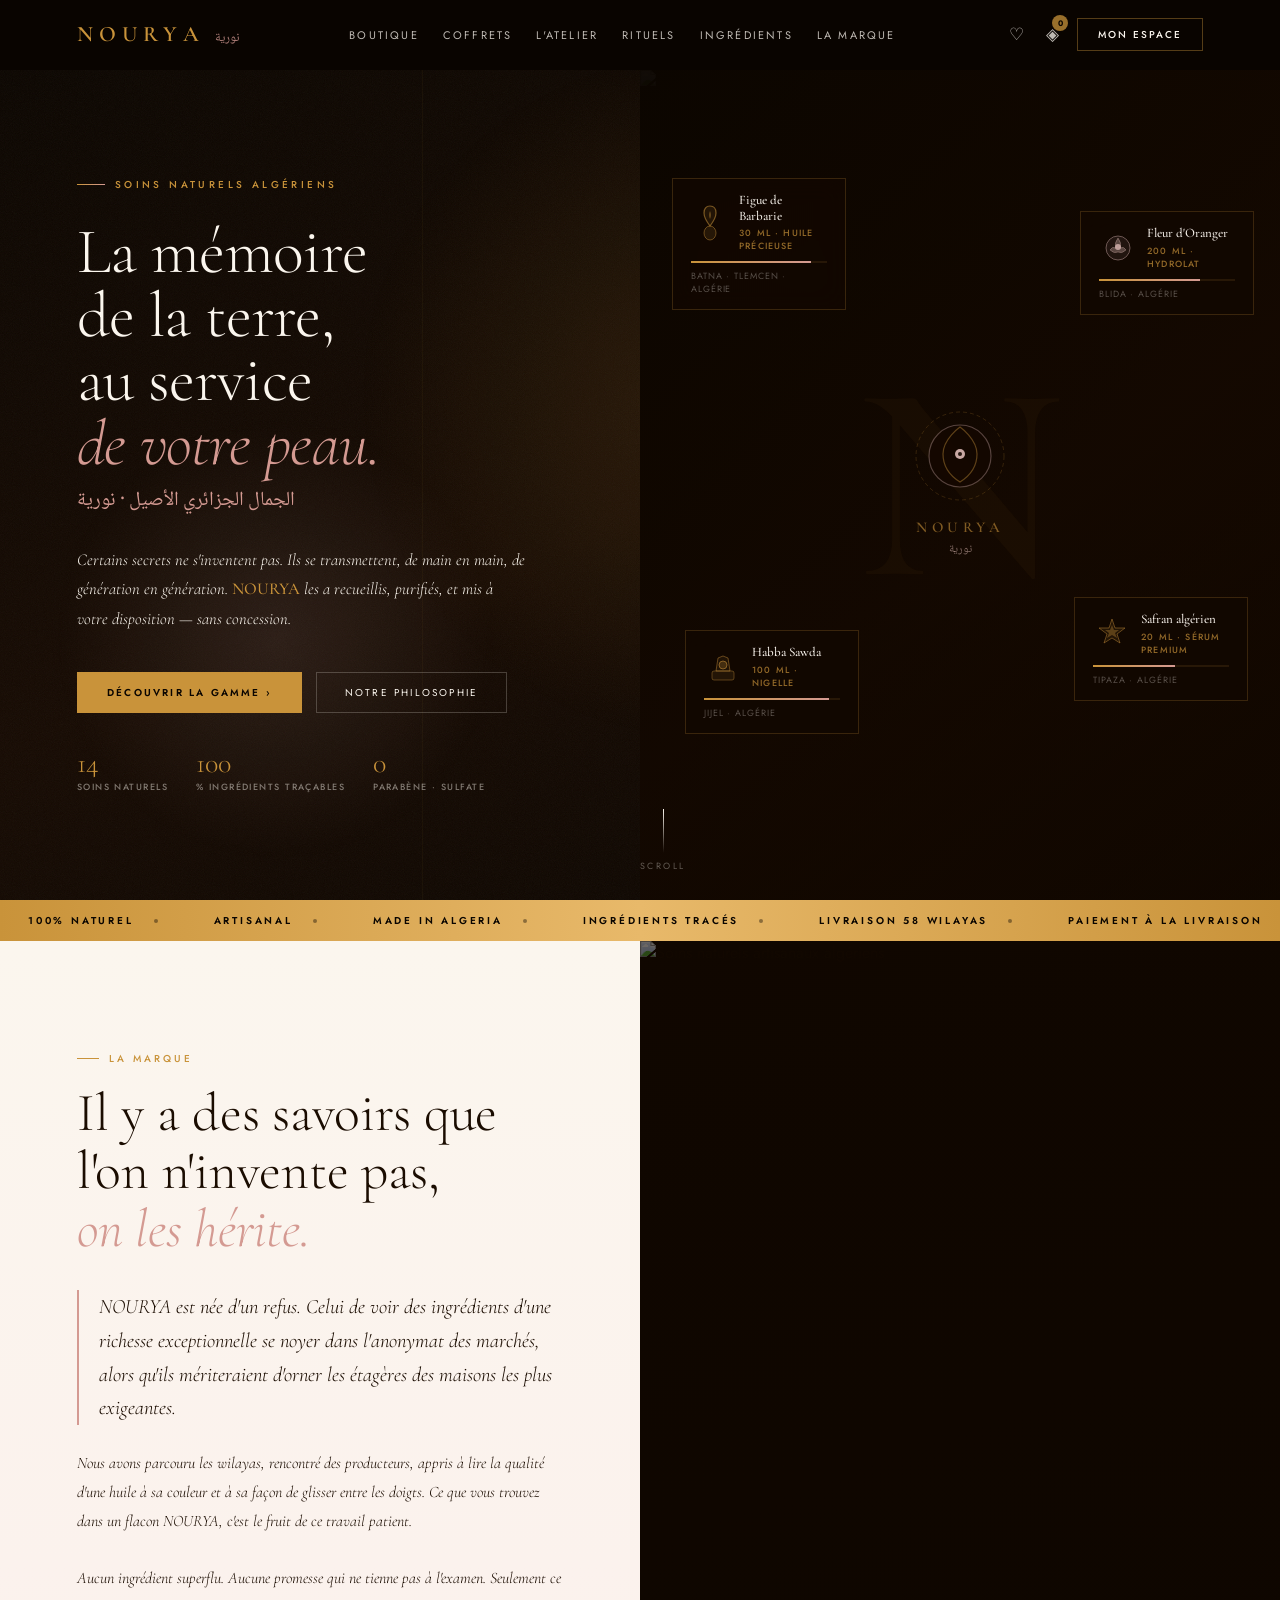
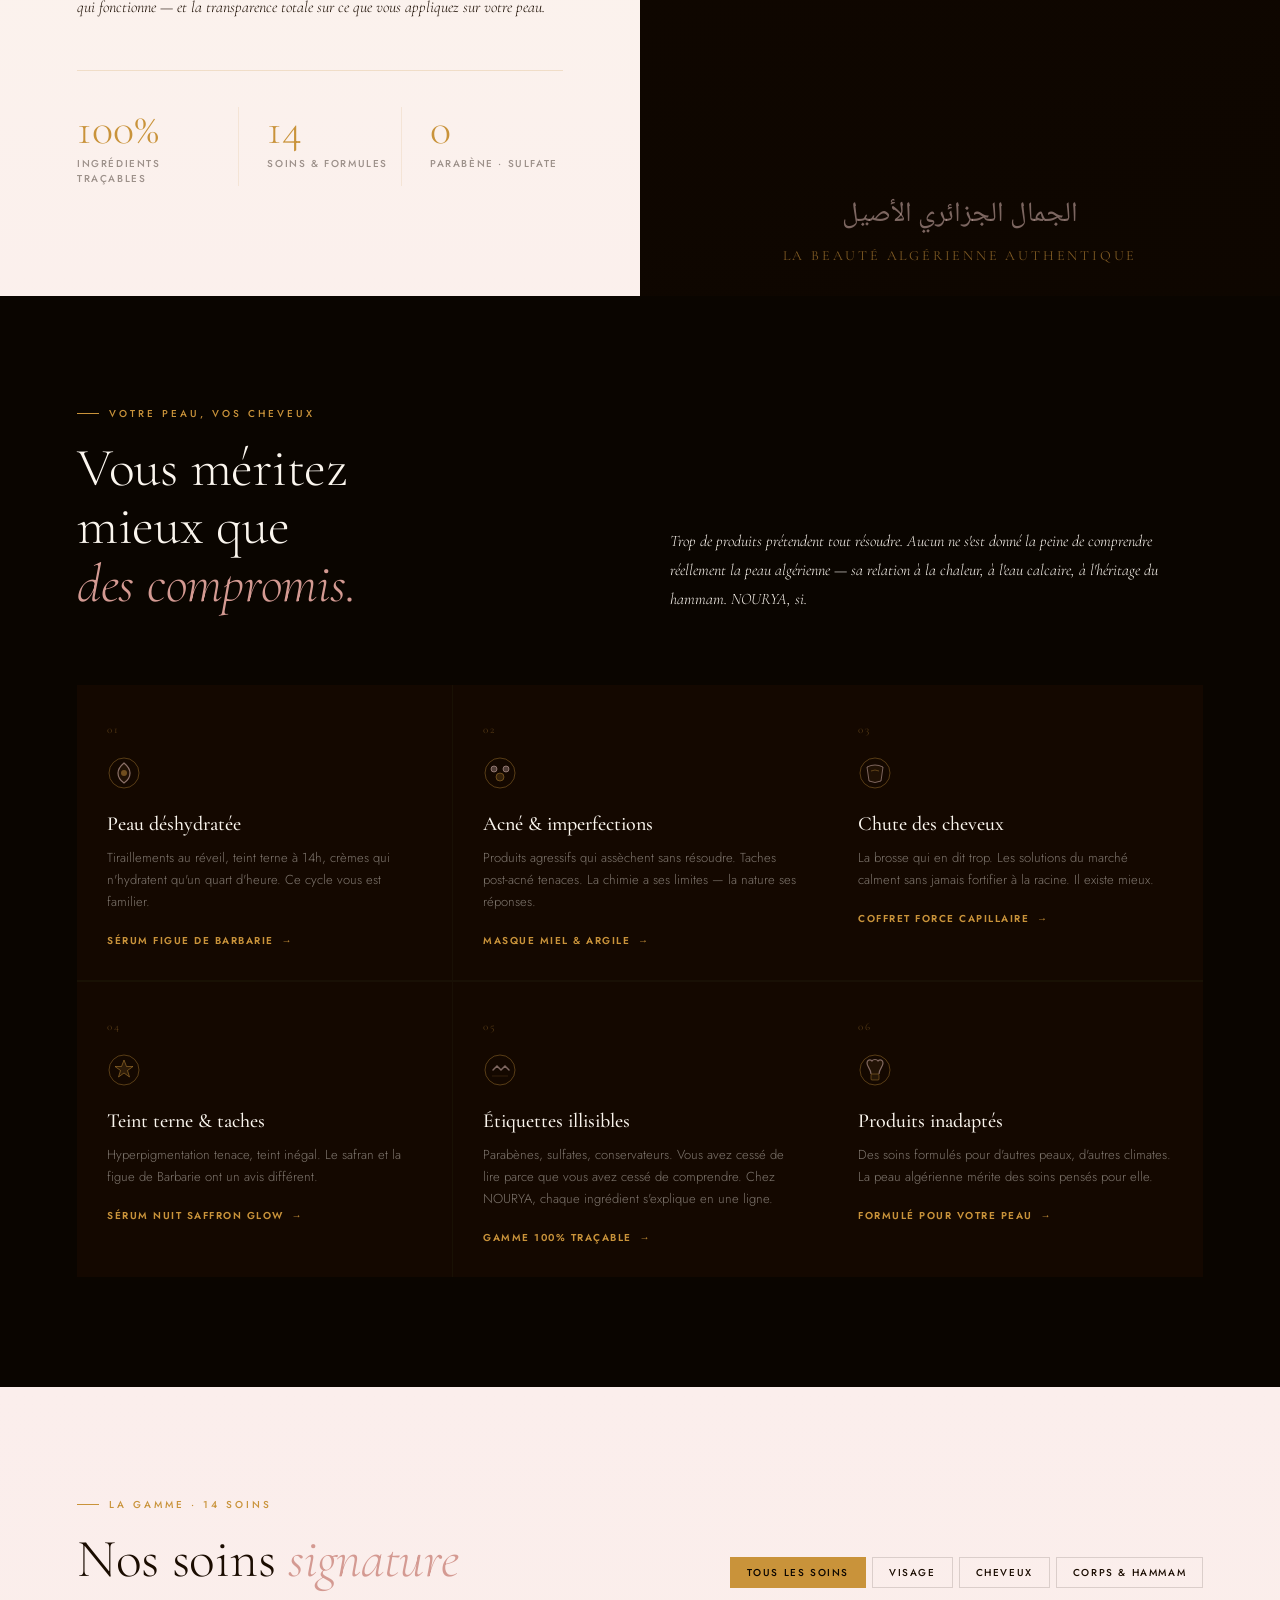
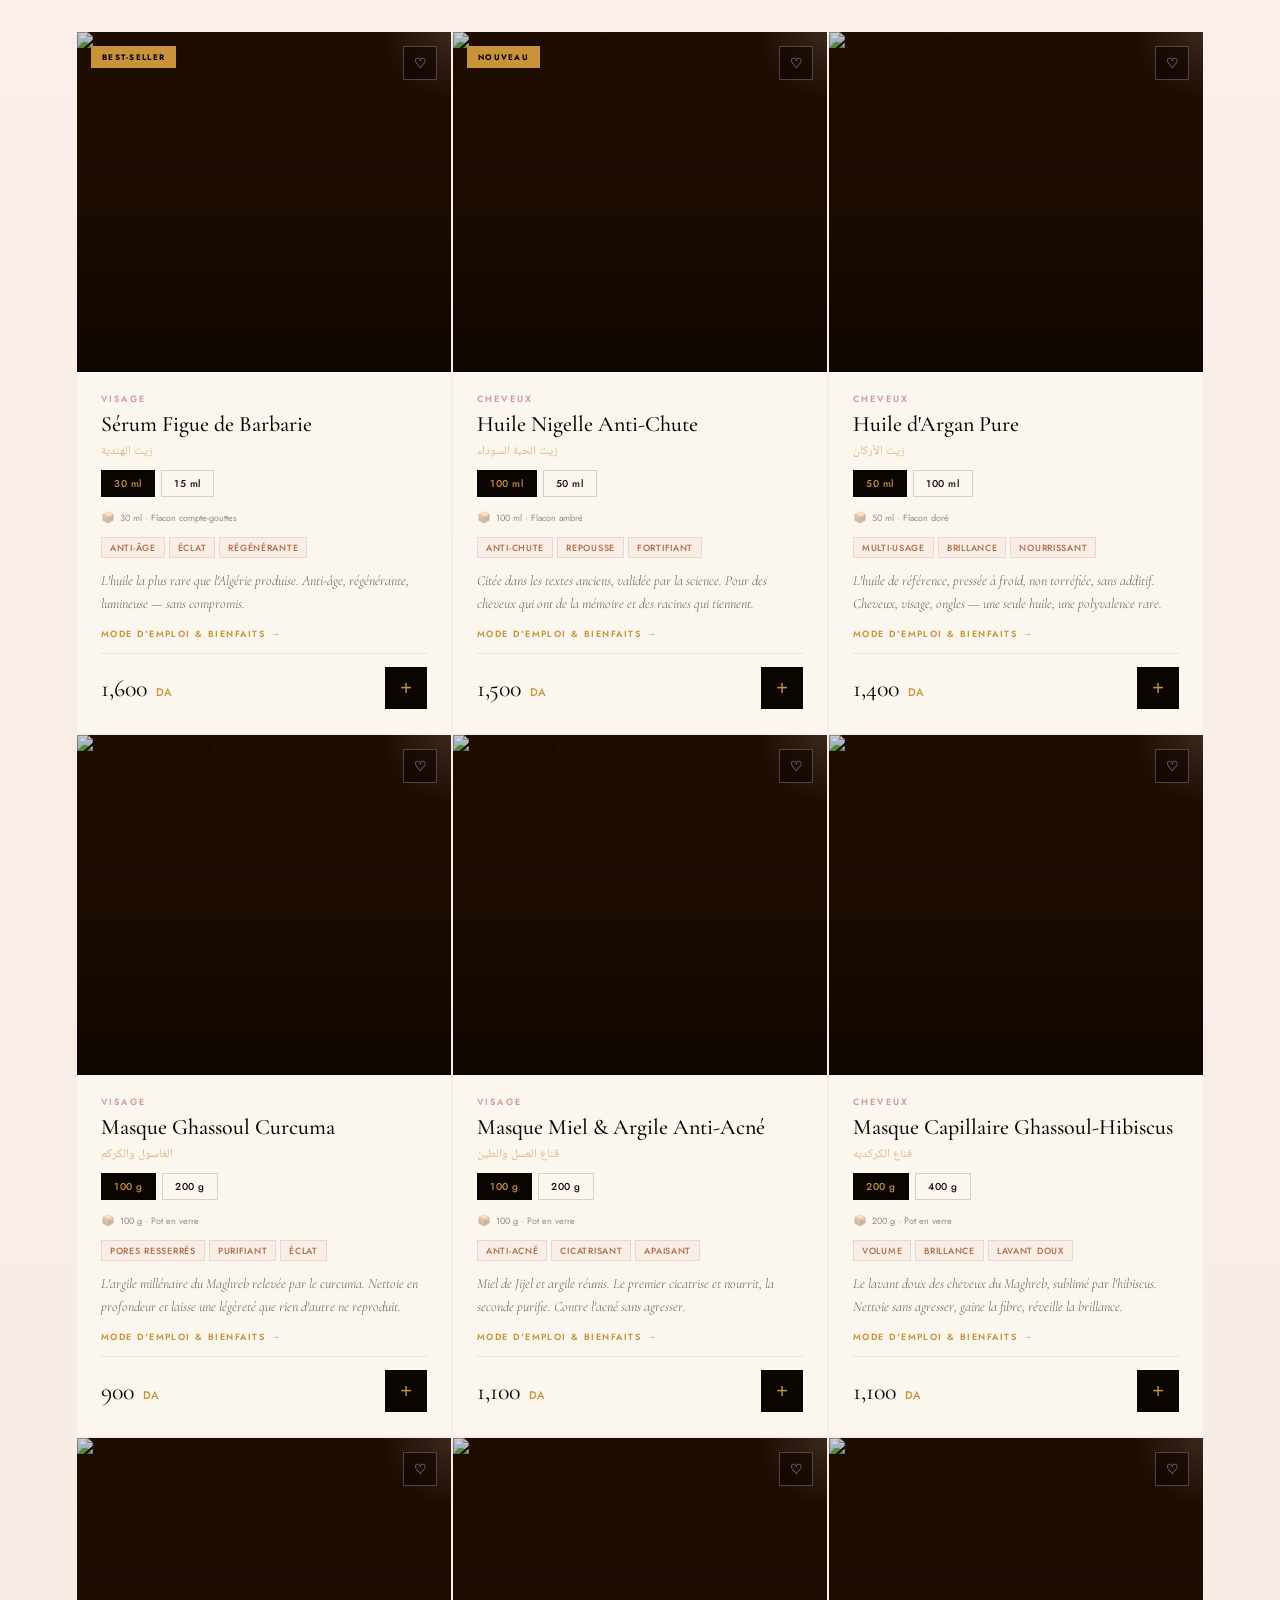
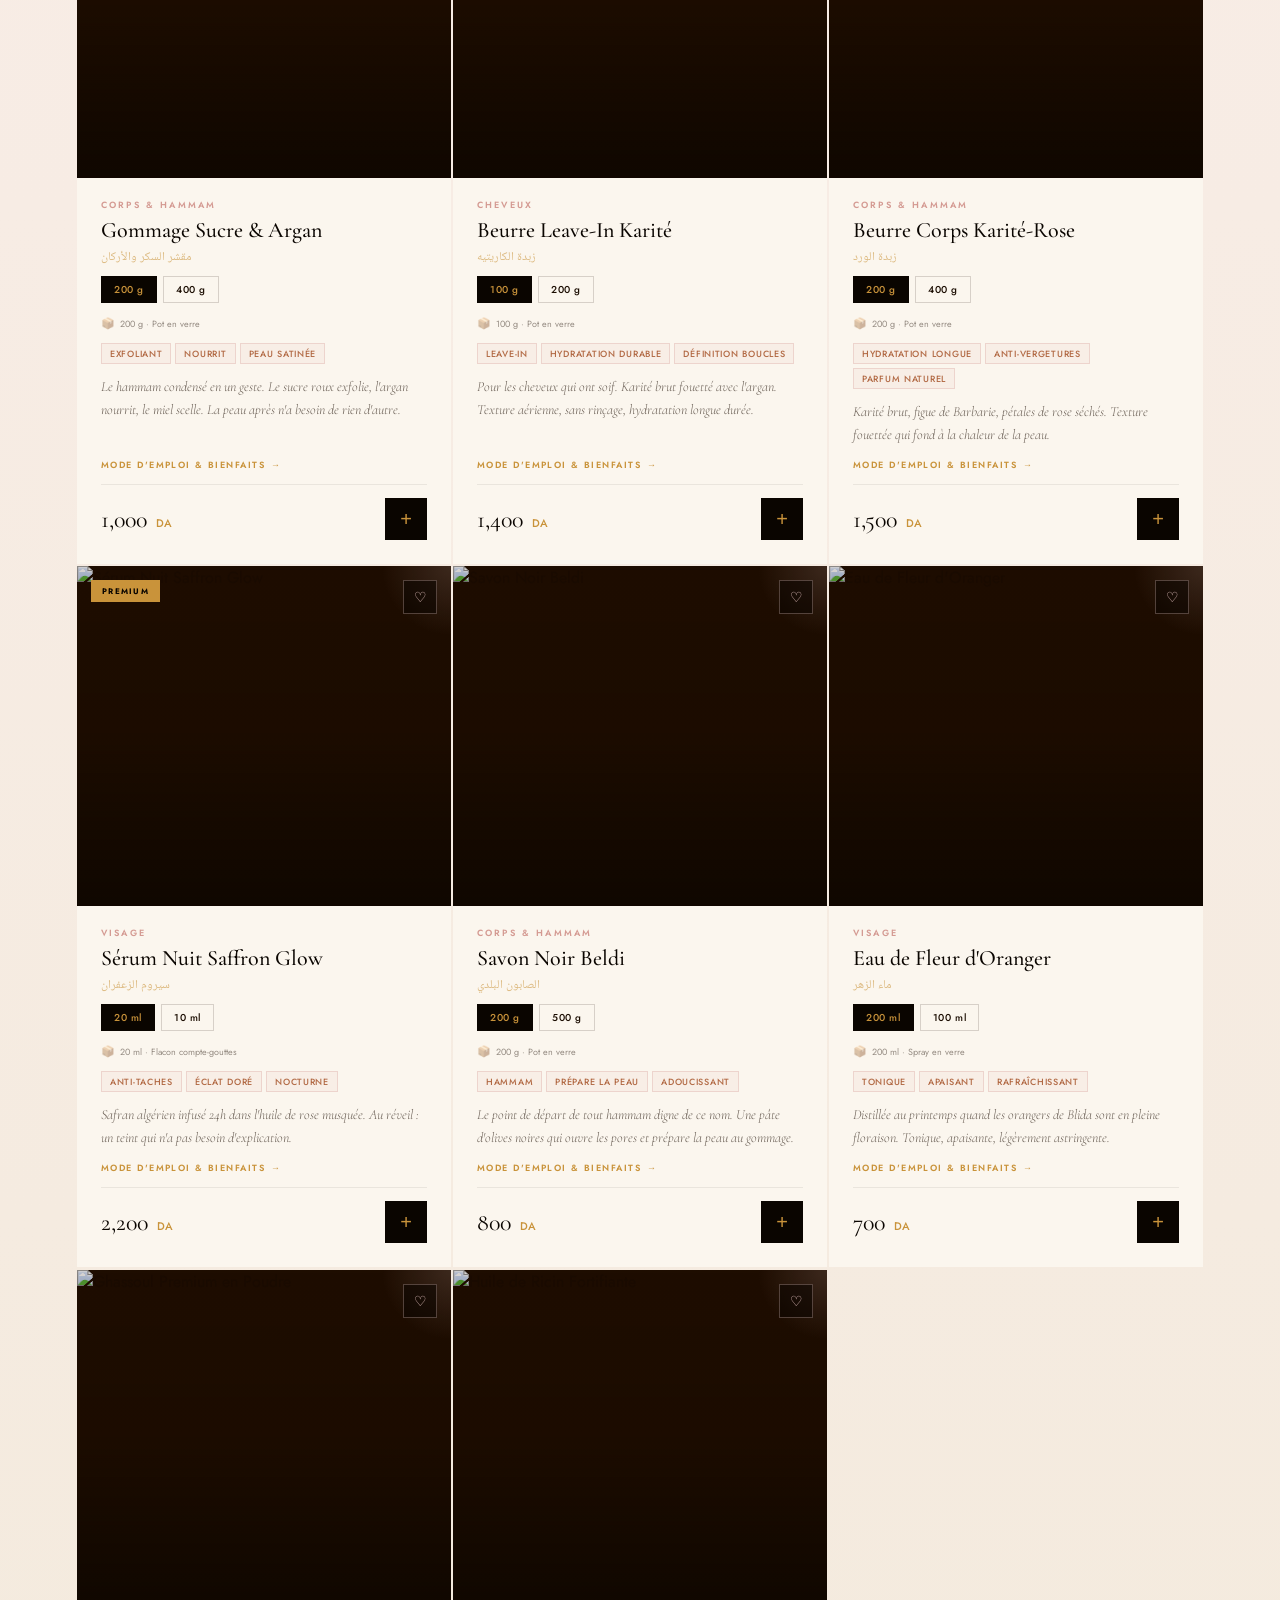
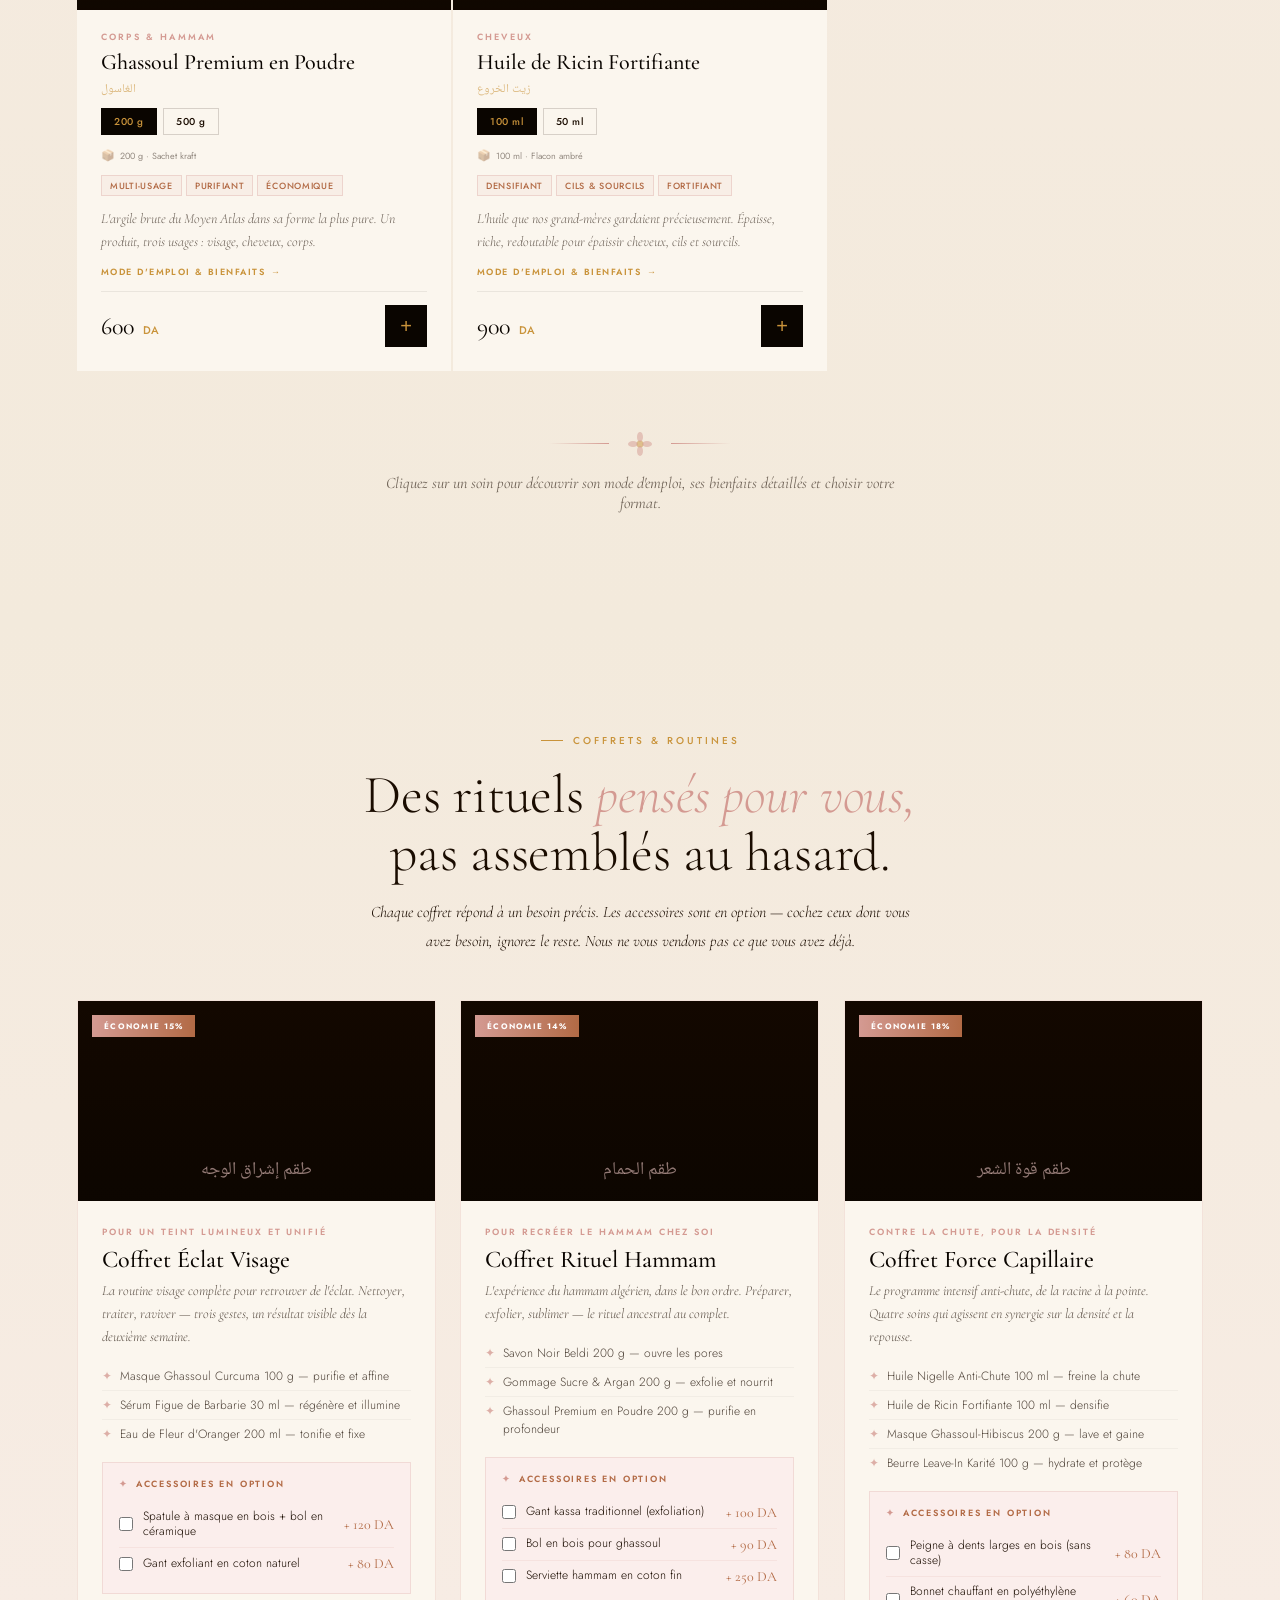
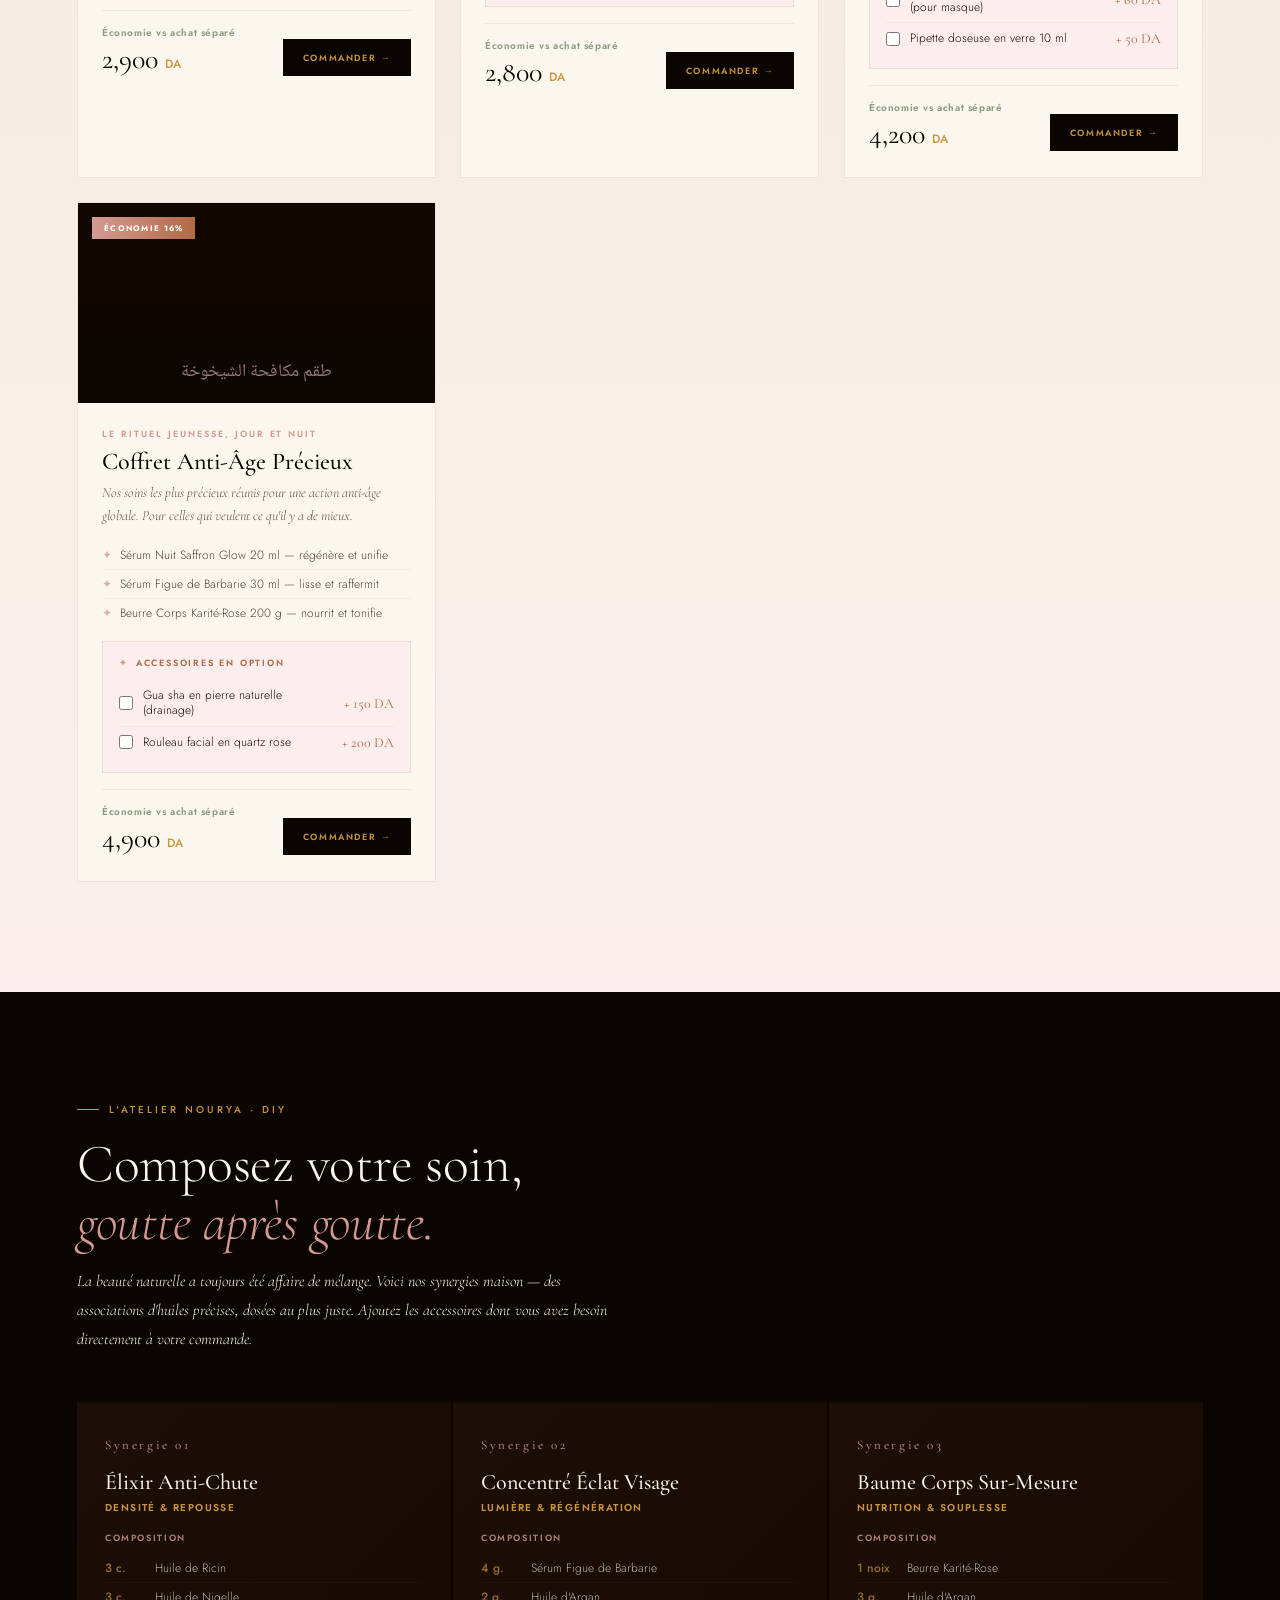
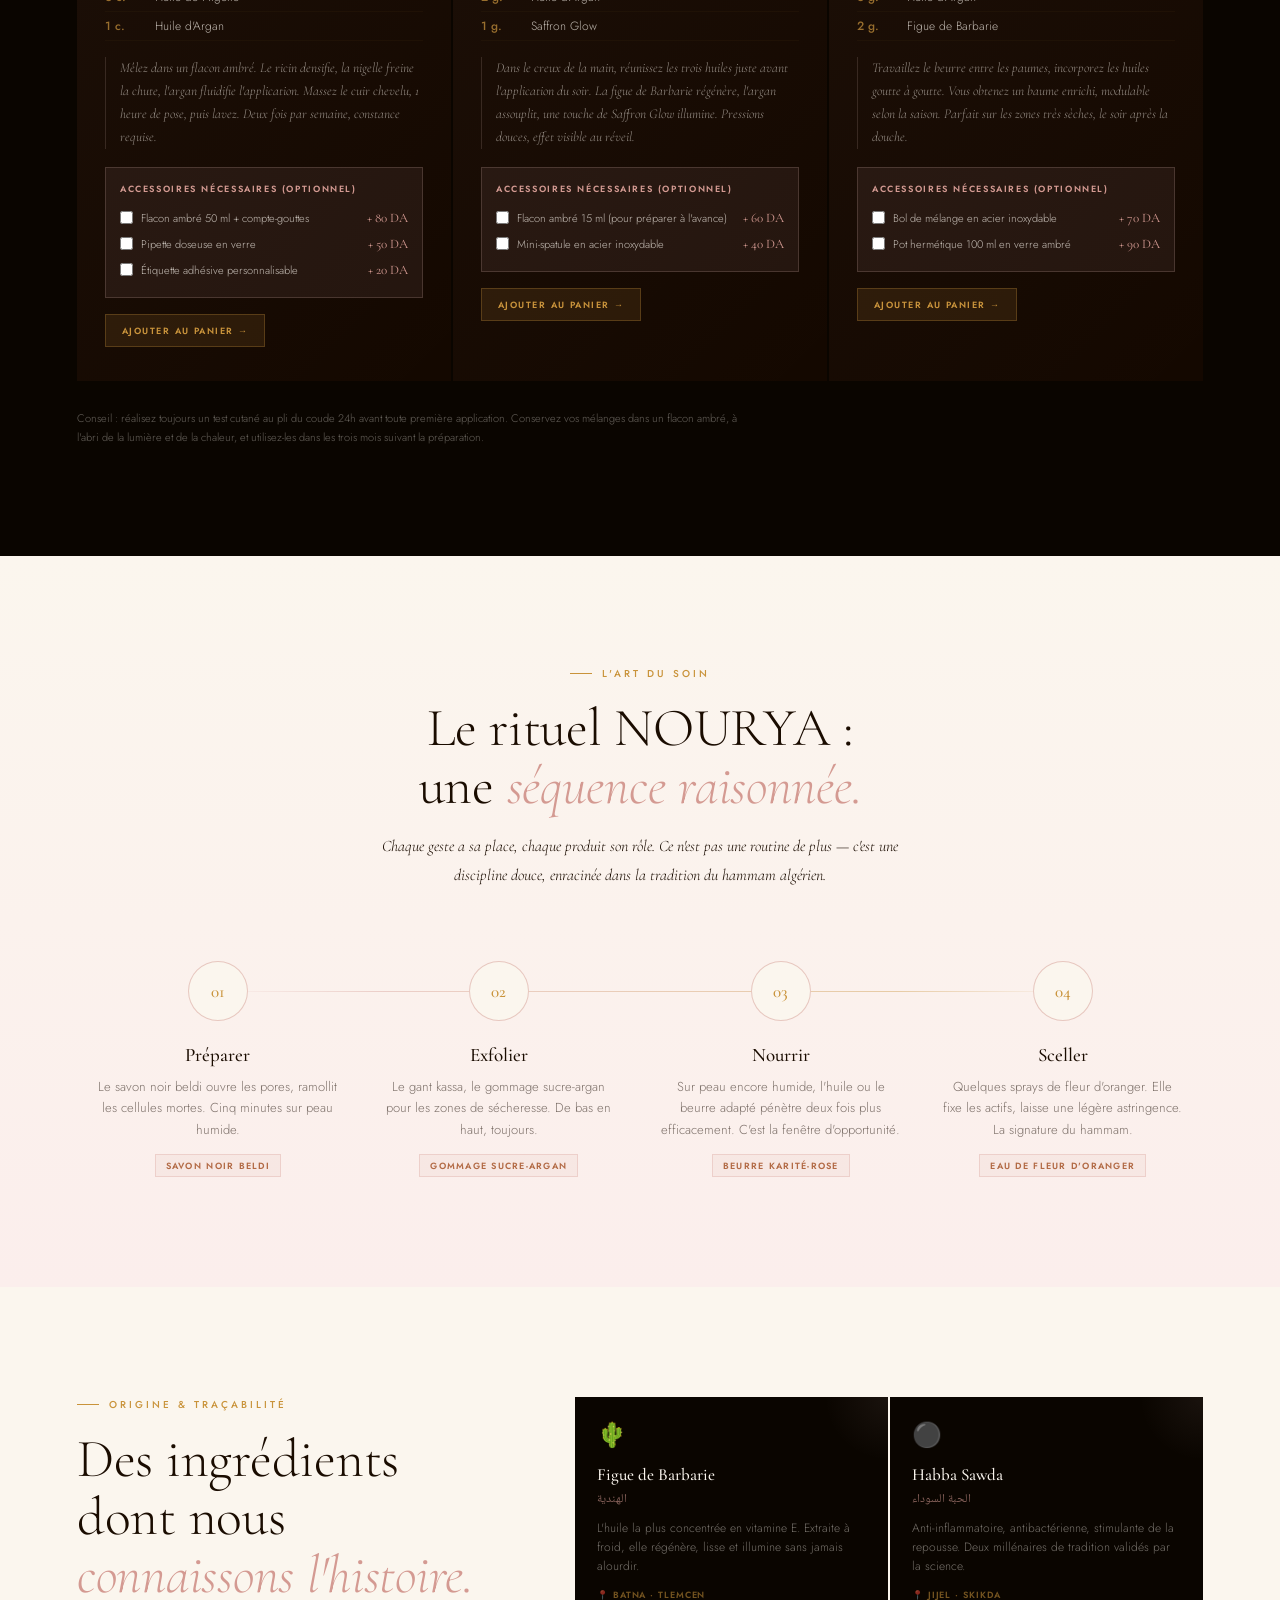
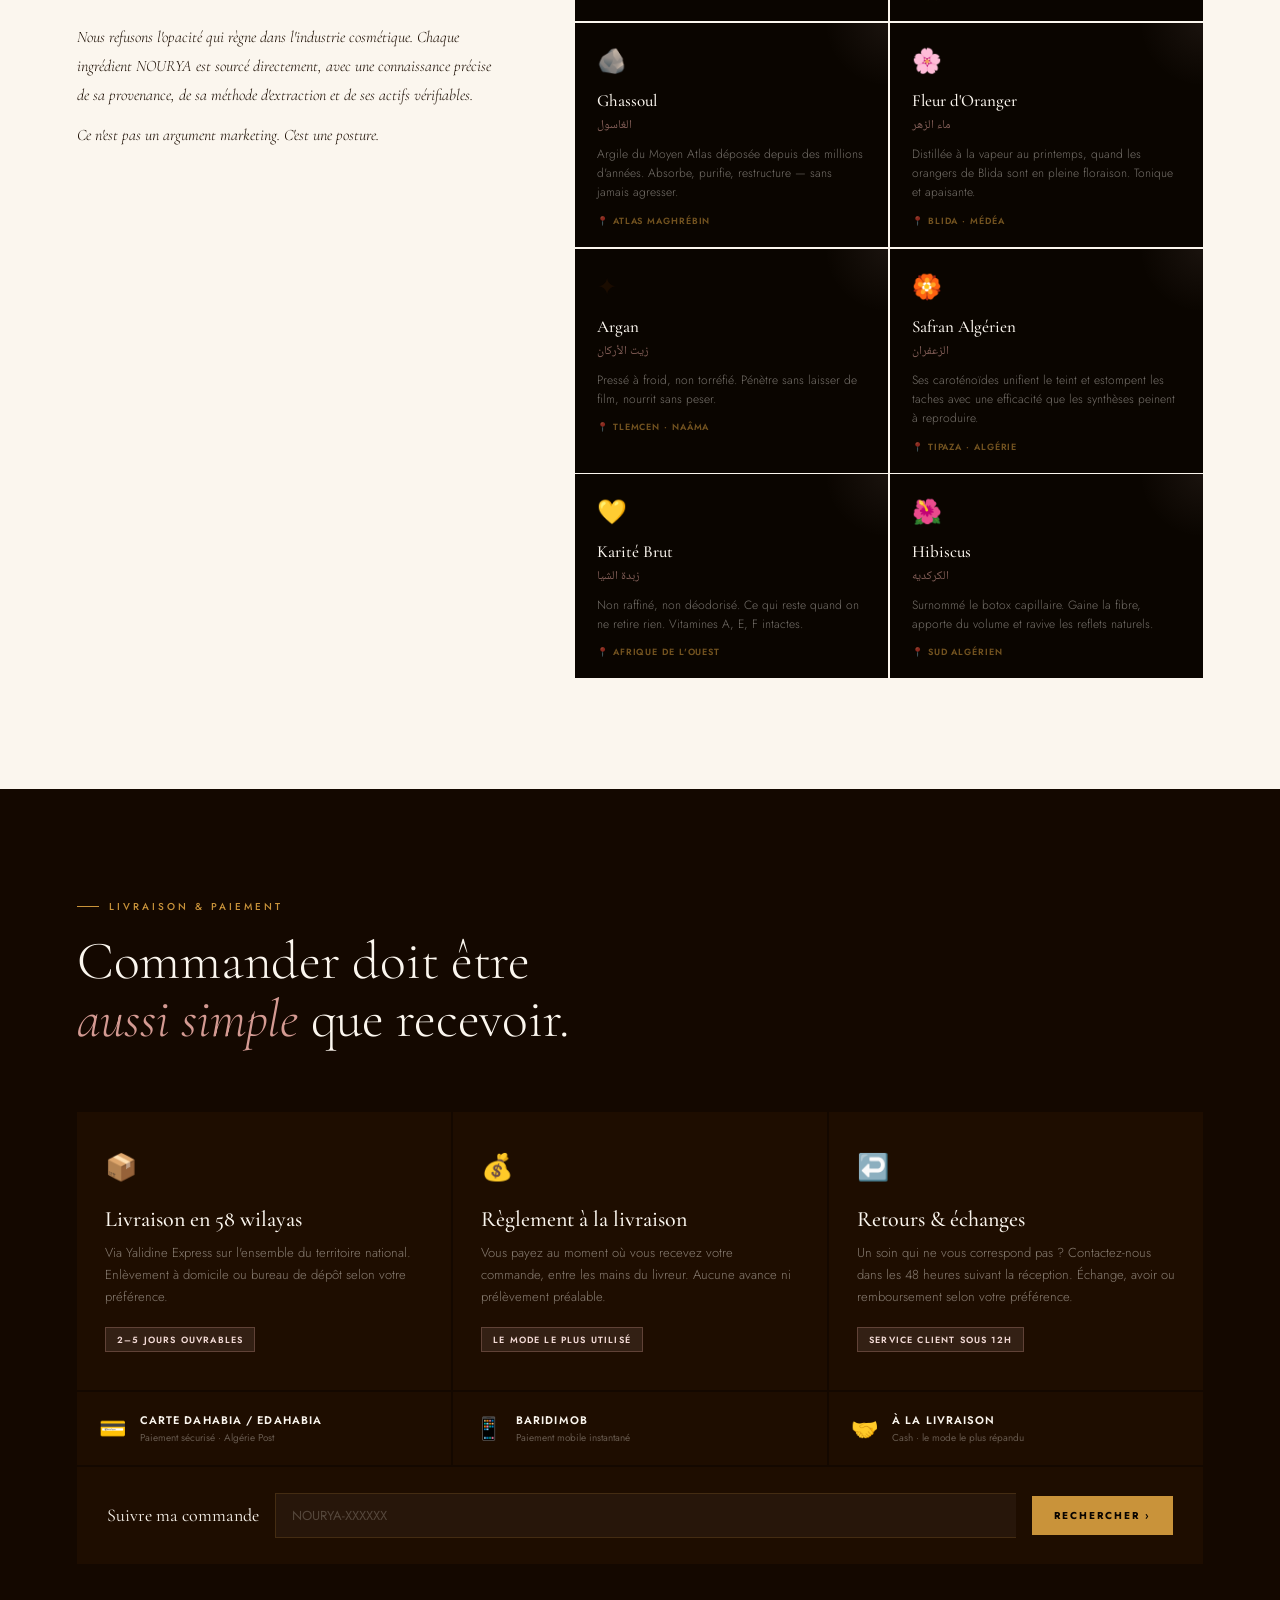
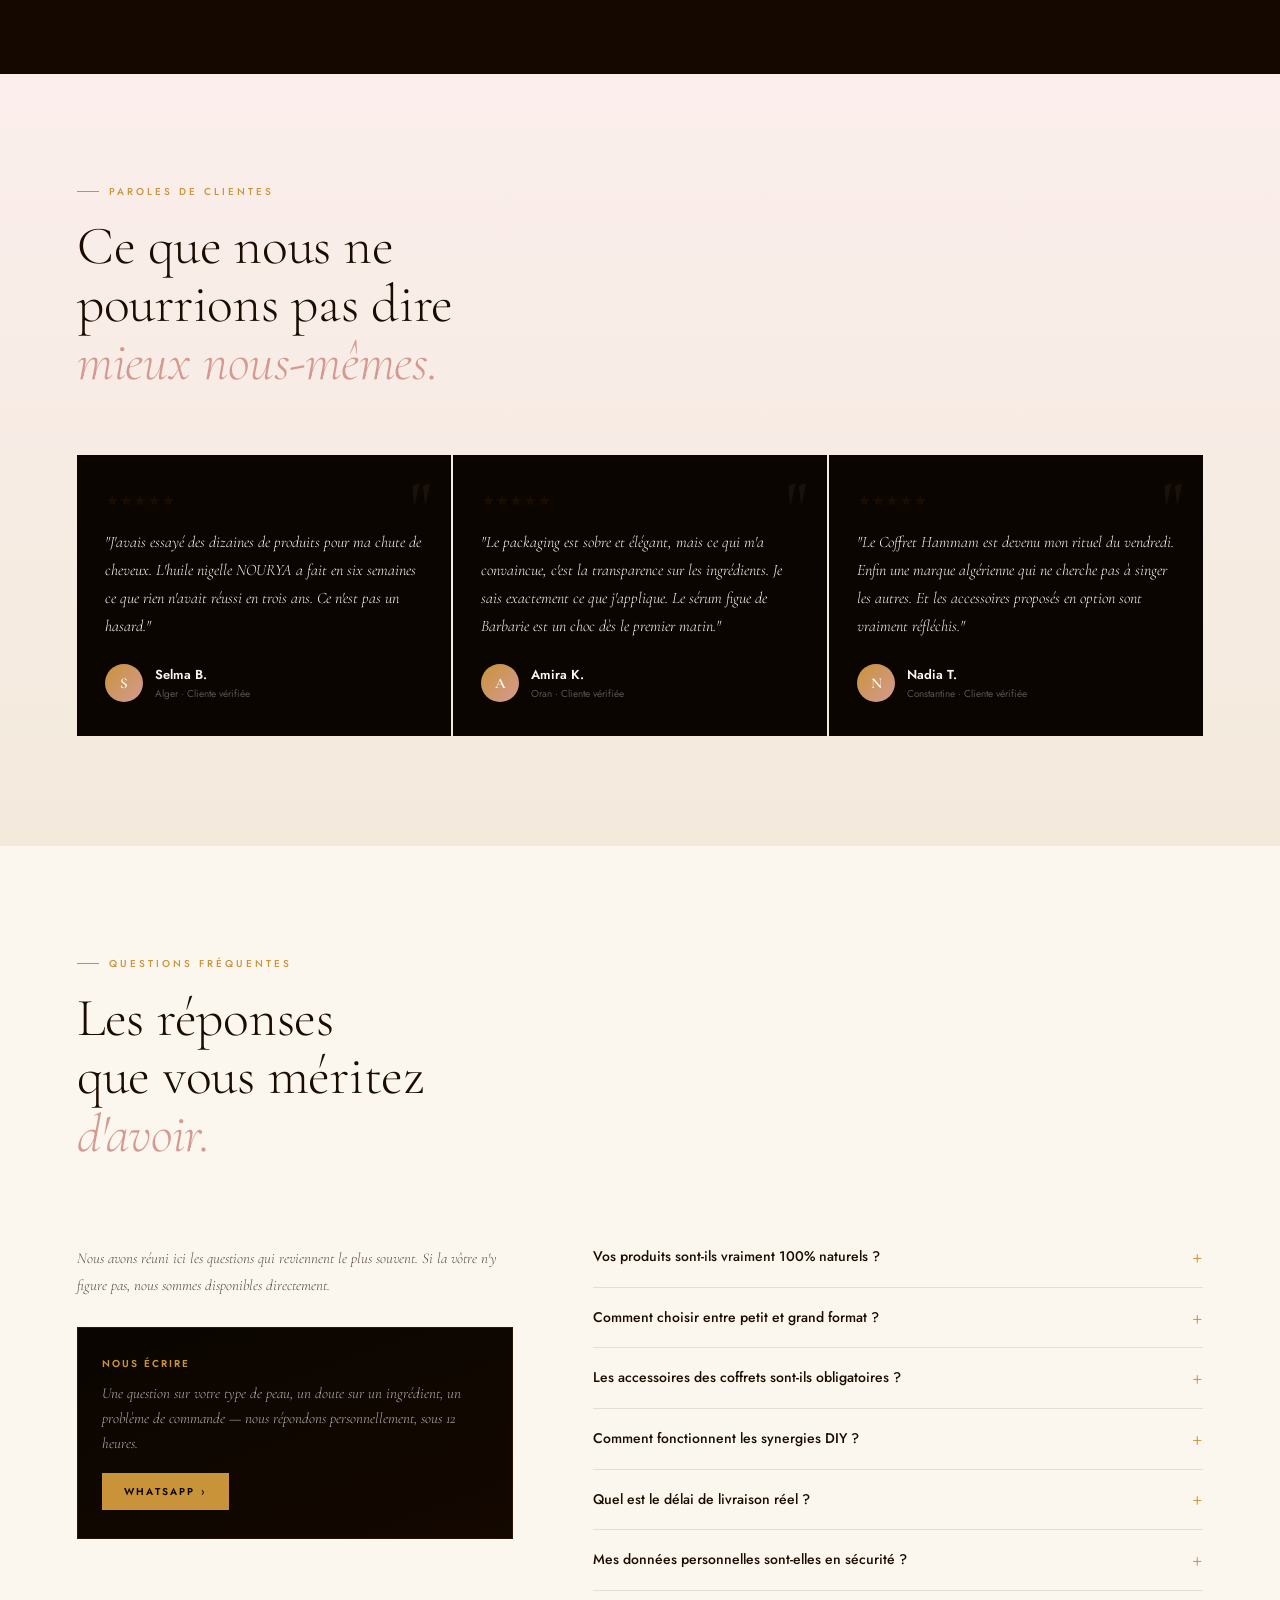
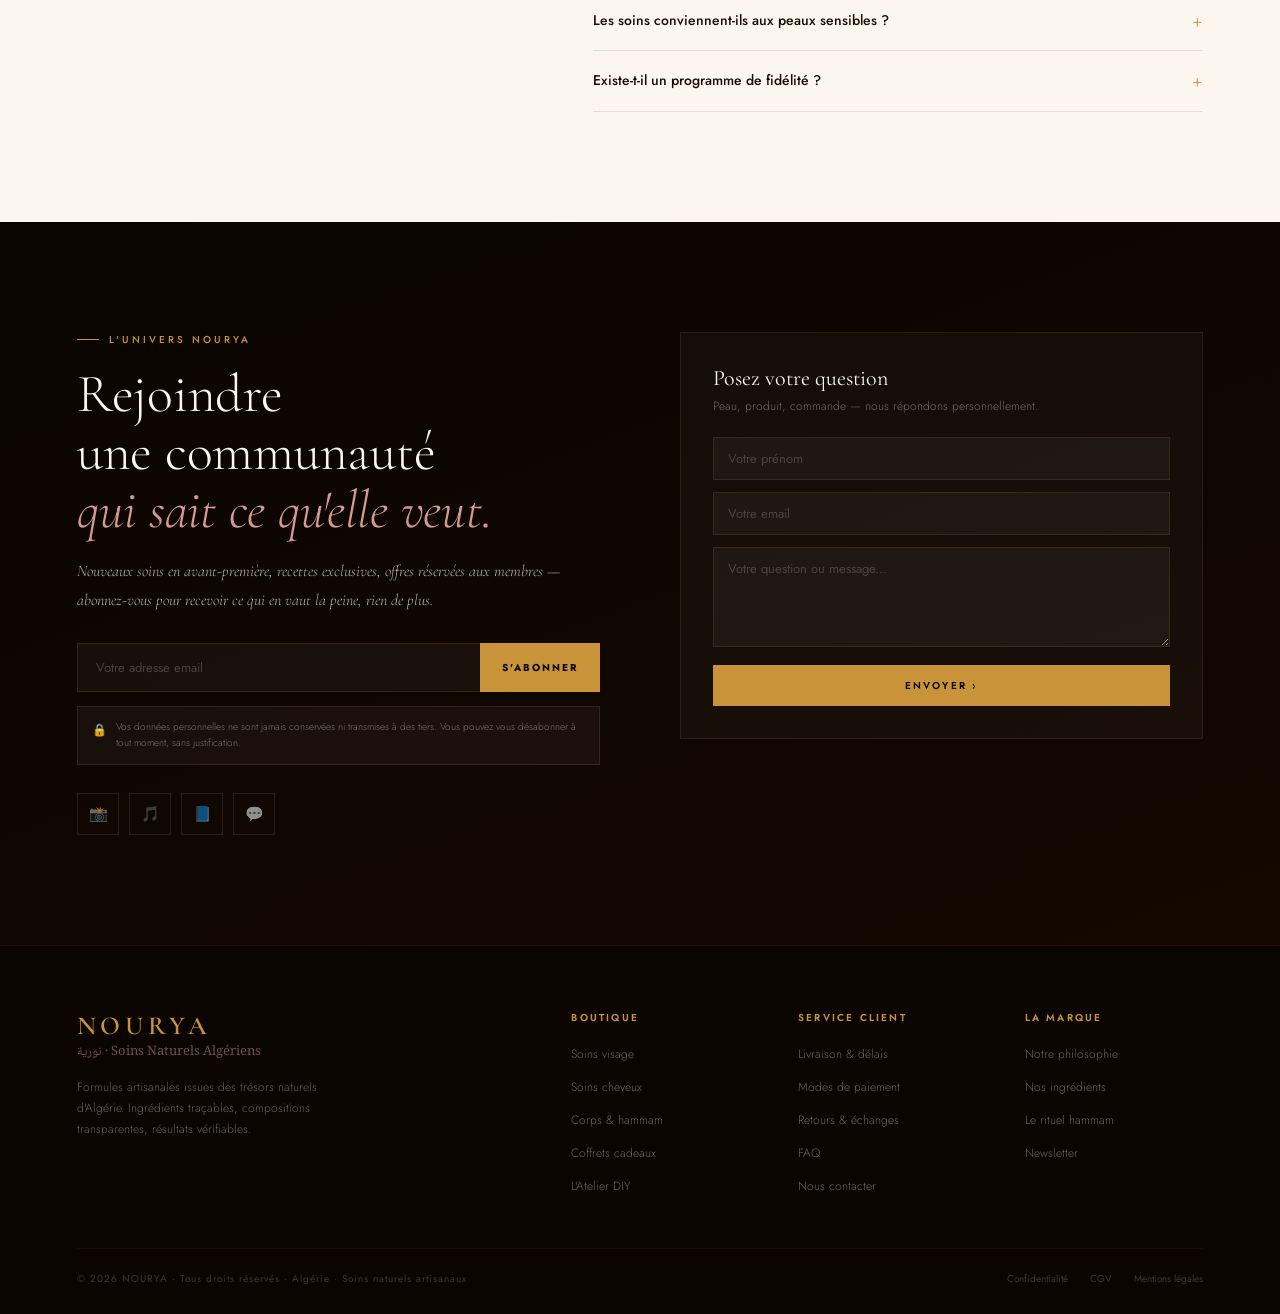
==== commit 2125a58e: "Améliorations prioritaires : curseur, SEO, performance, robots Étape 1 — Curseur natif rétabli - Sup" ====
--- a/index.html
+++ b/index.html
@@ -4,11 +4,54 @@
 <meta charset="UTF-8"/>
 <meta name="viewport" content="width=device-width, initial-scale=1.0"/>
 <title>NOURYA — نورية · Soins Naturels Algériens</title>
+
+<!-- SEO -->
+<meta name="description" content="NOURYA — Soins naturels artisanaux algériens. Huiles précieuses, masques et rituels hammam à base d'ingrédients traçables du Maghreb. Livraison dans les 58 wilayas d'Algérie."/>
+<meta name="keywords" content="soins naturels algérie, huile figue de barbarie, ghassoul, habba sawda, hammam, cosmétiques naturels algérie, nourya"/>
+<meta name="robots" content="index, follow"/>
+<meta name="author" content="NOURYA"/>
+<link rel="canonical" href="https://nourya.dz/"/>
+
+<!-- Open Graph (réseaux sociaux) -->
+<meta property="og:type" content="website"/>
+<meta property="og:url" content="https://nourya.dz/"/>
+<meta property="og:title" content="NOURYA — Soins Naturels Algériens"/>
+<meta property="og:description" content="Huiles précieuses, masques et rituels hammam artisanaux. Ingrédients traçables du Maghreb. Livraison dans les 58 wilayas."/>
+<meta property="og:image" content="https://images.unsplash.com/photo-1556228578-8c89e6adf883?w=1200&q=80"/>
+<meta property="og:locale" content="fr_DZ"/>
+<meta property="og:site_name" content="NOURYA"/>
+
+<!-- Twitter Card -->
+<meta name="twitter:card" content="summary_large_image"/>
+<meta name="twitter:title" content="NOURYA — Soins Naturels Algériens"/>
+<meta name="twitter:description" content="Huiles précieuses, masques et rituels hammam artisanaux. Ingrédients traçables du Maghreb."/>
+<meta name="twitter:image" content="https://images.unsplash.com/photo-1556228578-8c89e6adf883?w=1200&q=80"/>
+
+<!-- Schema.org (Google comprend vos produits) -->
+<script type="application/ld+json">
+{
+  "@context": "https://schema.org",
+  "@type": "OnlineStore",
+  "name": "NOURYA",
+  "alternateName": "نورية",
+  "description": "Soins naturels artisanaux algériens. Huiles précieuses, masques et rituels hammam à base d'ingrédients traçables du Maghreb.",
+  "url": "https://nourya.dz",
+  "logo": "https://nourya.dz/assets/logo.png",
+  "areaServed": "DZ",
+  "availableLanguage": ["French", "Arabic"],
+  "contactPoint": {
+    "@type": "ContactPoint",
+    "contactType": "customer service",
+    "availableLanguage": ["French", "Arabic"]
+  },
+  "sameAs": []
+}
+</script>
+
 <link rel="preconnect" href="https://fonts.googleapis.com"/>
 <link rel="preconnect" href="https://fonts.gstatic.com" crossorigin/>
 <link href="https://fonts.googleapis.com/css2?family=Cormorant+Garamond:ital,wght@0,300;0,400;0,500;0,600;1,300;1,400;1,500&family=Jost:wght@300;400;500;600&family=Noto+Naskh+Arabic:wght@400;500;600&display=swap" rel="stylesheet"/>
 <link rel="stylesheet" href="assets/css/styles.css"/>
-<style></style>
 </head>
 <body>
 
@@ -22,8 +65,6 @@
   <div class="loader-bar"><div class="loader-bar-fill"></div></div>
 </div>
 
-<!-- CURSOR -->
-<div id="cur"></div><div id="cur-r"></div>
 
 <!-- BUBBLES -->
 <div class="bubbles" id="bubbles"></div>
@@ -367,6 +408,6 @@
     <div class="flegal"><a href="#">Confidentialité</a><a href="#">CGV</a><a href="#">Mentions légales</a></div>
   </div>
 </footer>
-<script src="assets/js/main.js"></script>
+<script src="assets/js/main.js" defer></script>
 </body>
 </html>
--- a/assets/css/styles.css
+++ b/assets/css/styles.css
@@ -21,12 +21,16 @@
   --z-cursor-ring:9998;--z-cursor:9999;--z-loader:99999;
 }
 
-*{margin:0;padding:0;box-sizing:border-box;cursor:none!important;}
+*{margin:0;padding:0;box-sizing:border-box;}
 html{scroll-behavior:smooth;}
 body{background:var(--c);color:var(--txt);font-family:var(--fb);overflow-x:hidden;}
 ::-webkit-scrollbar{width:3px;}
 ::-webkit-scrollbar-track{background:var(--n2);}
 ::-webkit-scrollbar-thumb{background:linear-gradient(var(--g),var(--rosed));}
+
+/* Curseur par défaut du système sur tous les éléments */
+*{cursor:auto;}
+a,button,[role="button"]{cursor:pointer;}
 
 /* ─── SCROLL PROGRESS ─── */
 #scroll-progress{
@@ -37,25 +41,8 @@
   will-change:width;
 }
 
-/* ─── CURSOR ─── */
-#cur{
-  position:fixed;width:8px;height:8px;background:var(--g);
-  border-radius:50%;pointer-events:none;z-index:var(--z-cursor);
-  transform:translate(-50%,-50%);
-  transition:transform .12s var(--ease),width .2s,height .2s,background .2s;
-  will-change:left,top,transform;
-}
-#cur-r{
-  position:fixed;width:36px;height:36px;
-  border:1px solid rgba(201,147,58,.45);border-radius:50%;
-  pointer-events:none;z-index:var(--z-cursor-ring);
-  transform:translate(-50%,-50%);
-  transition:width .3s,height .3s,opacity .3s;
-  will-change:left,top;
-}
-body.hovering #cur{width:18px;height:18px;background:var(--rosed);}
-body.hovering #cur-r{width:60px;height:60px;opacity:.3;}
-body.clicking #cur{width:5px;height:5px;}
+/* ─── CURSOR (éléments cachés) ─── */
+#cur,#cur-r{display:none;}
 
 /* ─── BUBBLES BG ─── */
 .bubbles{position:fixed;inset:0;pointer-events:none;z-index:var(--z-bg);overflow:hidden;}
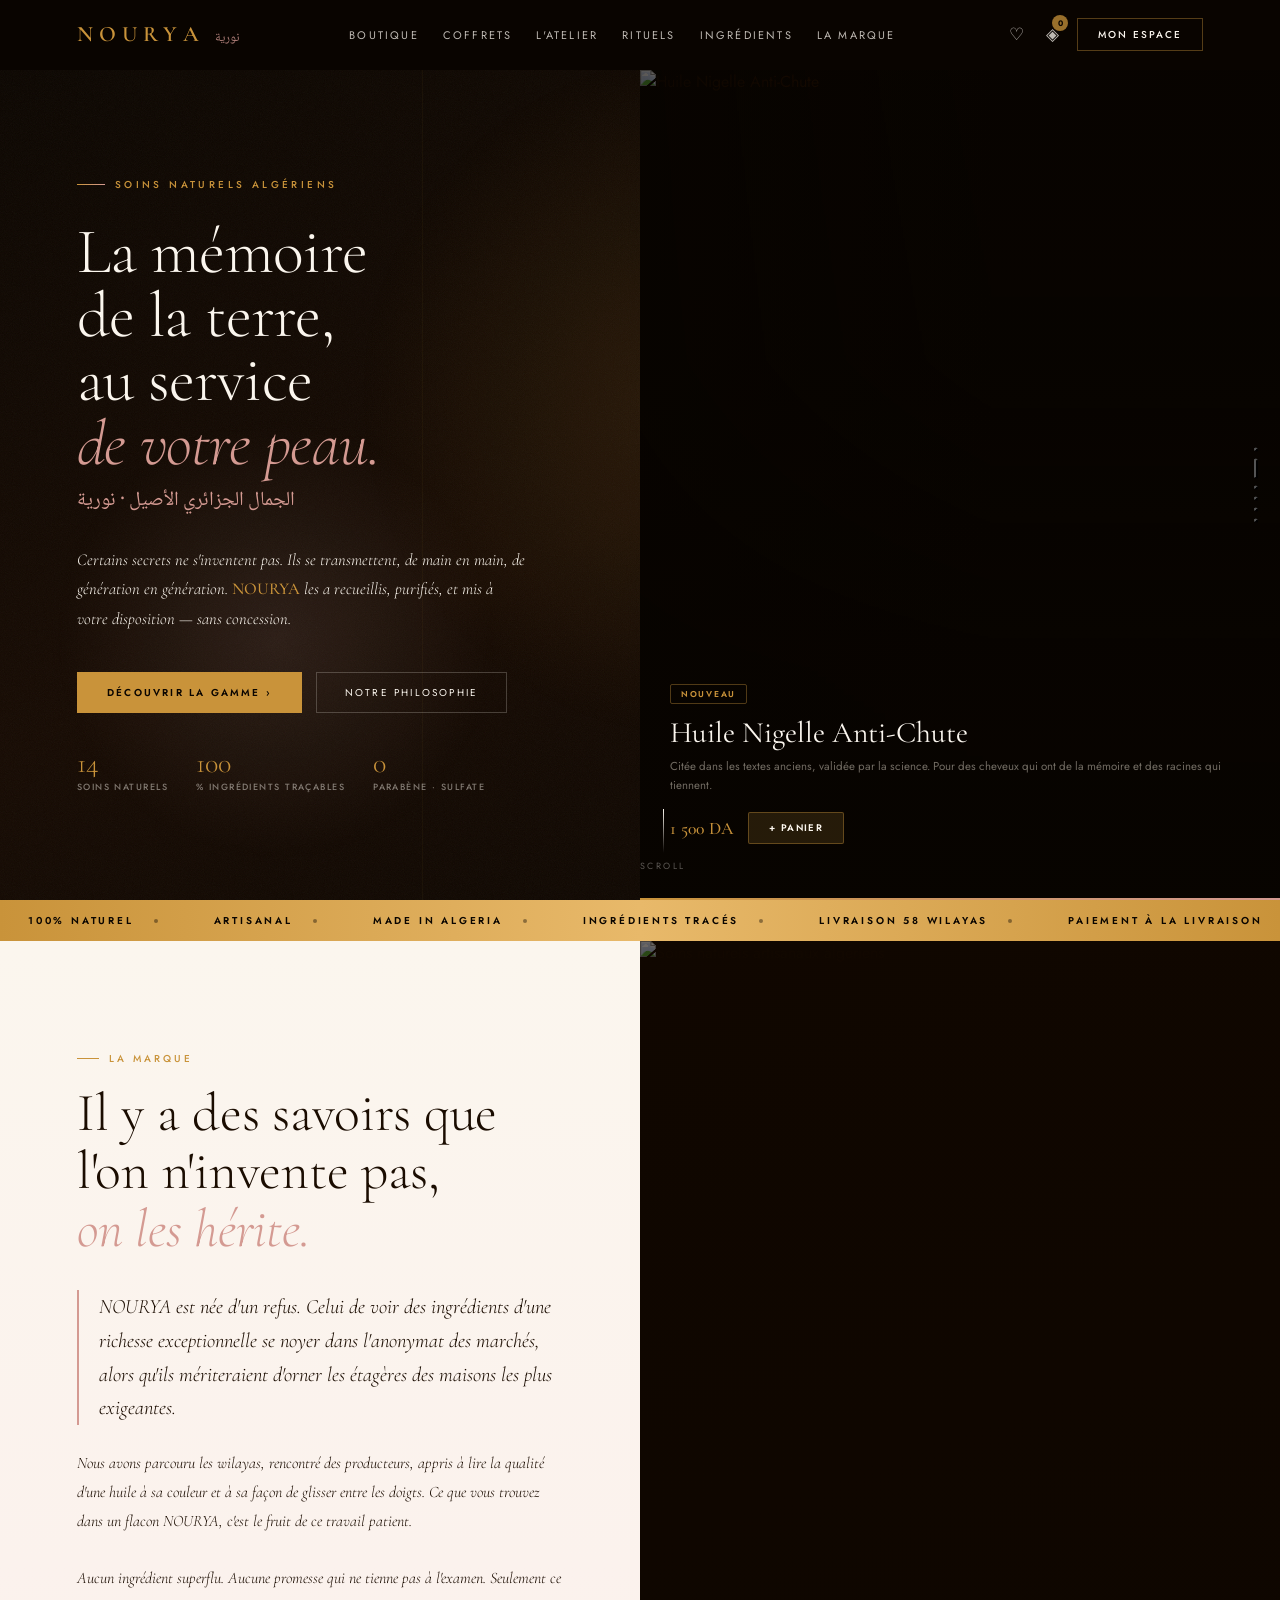
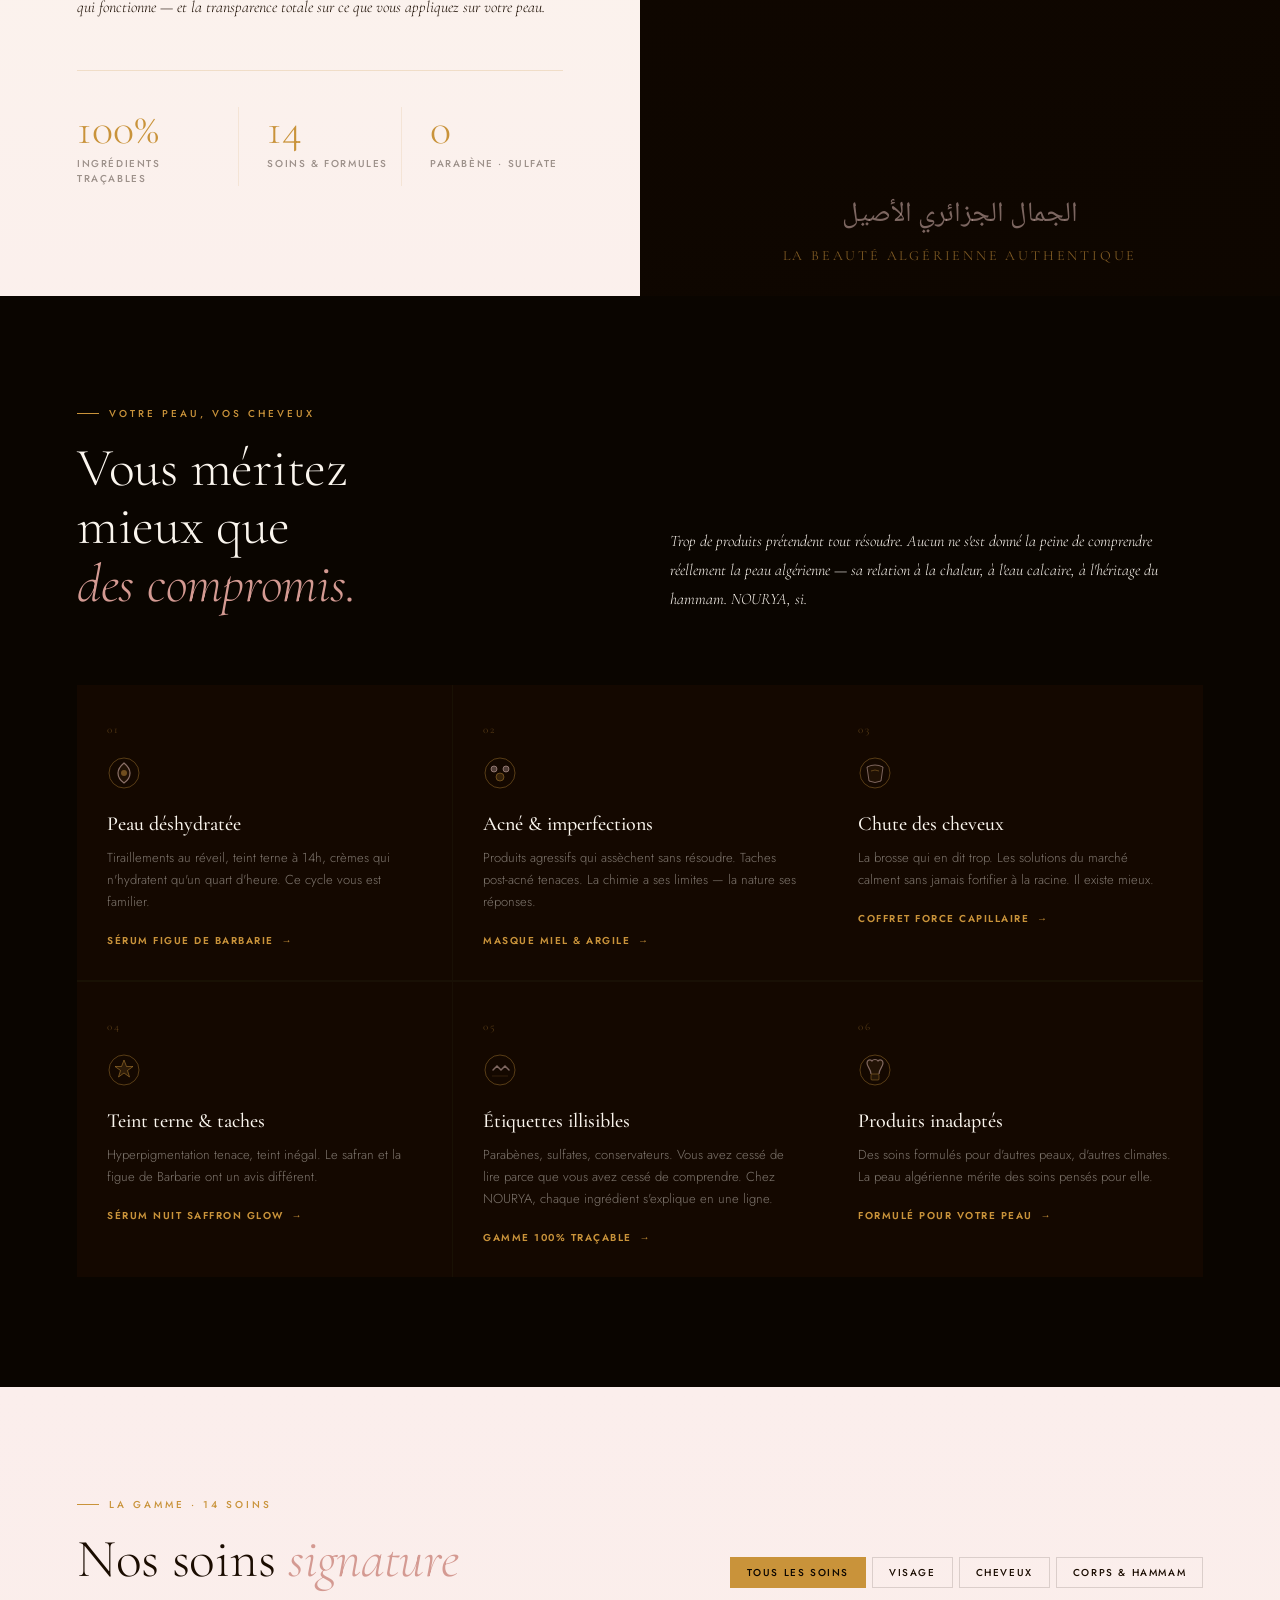
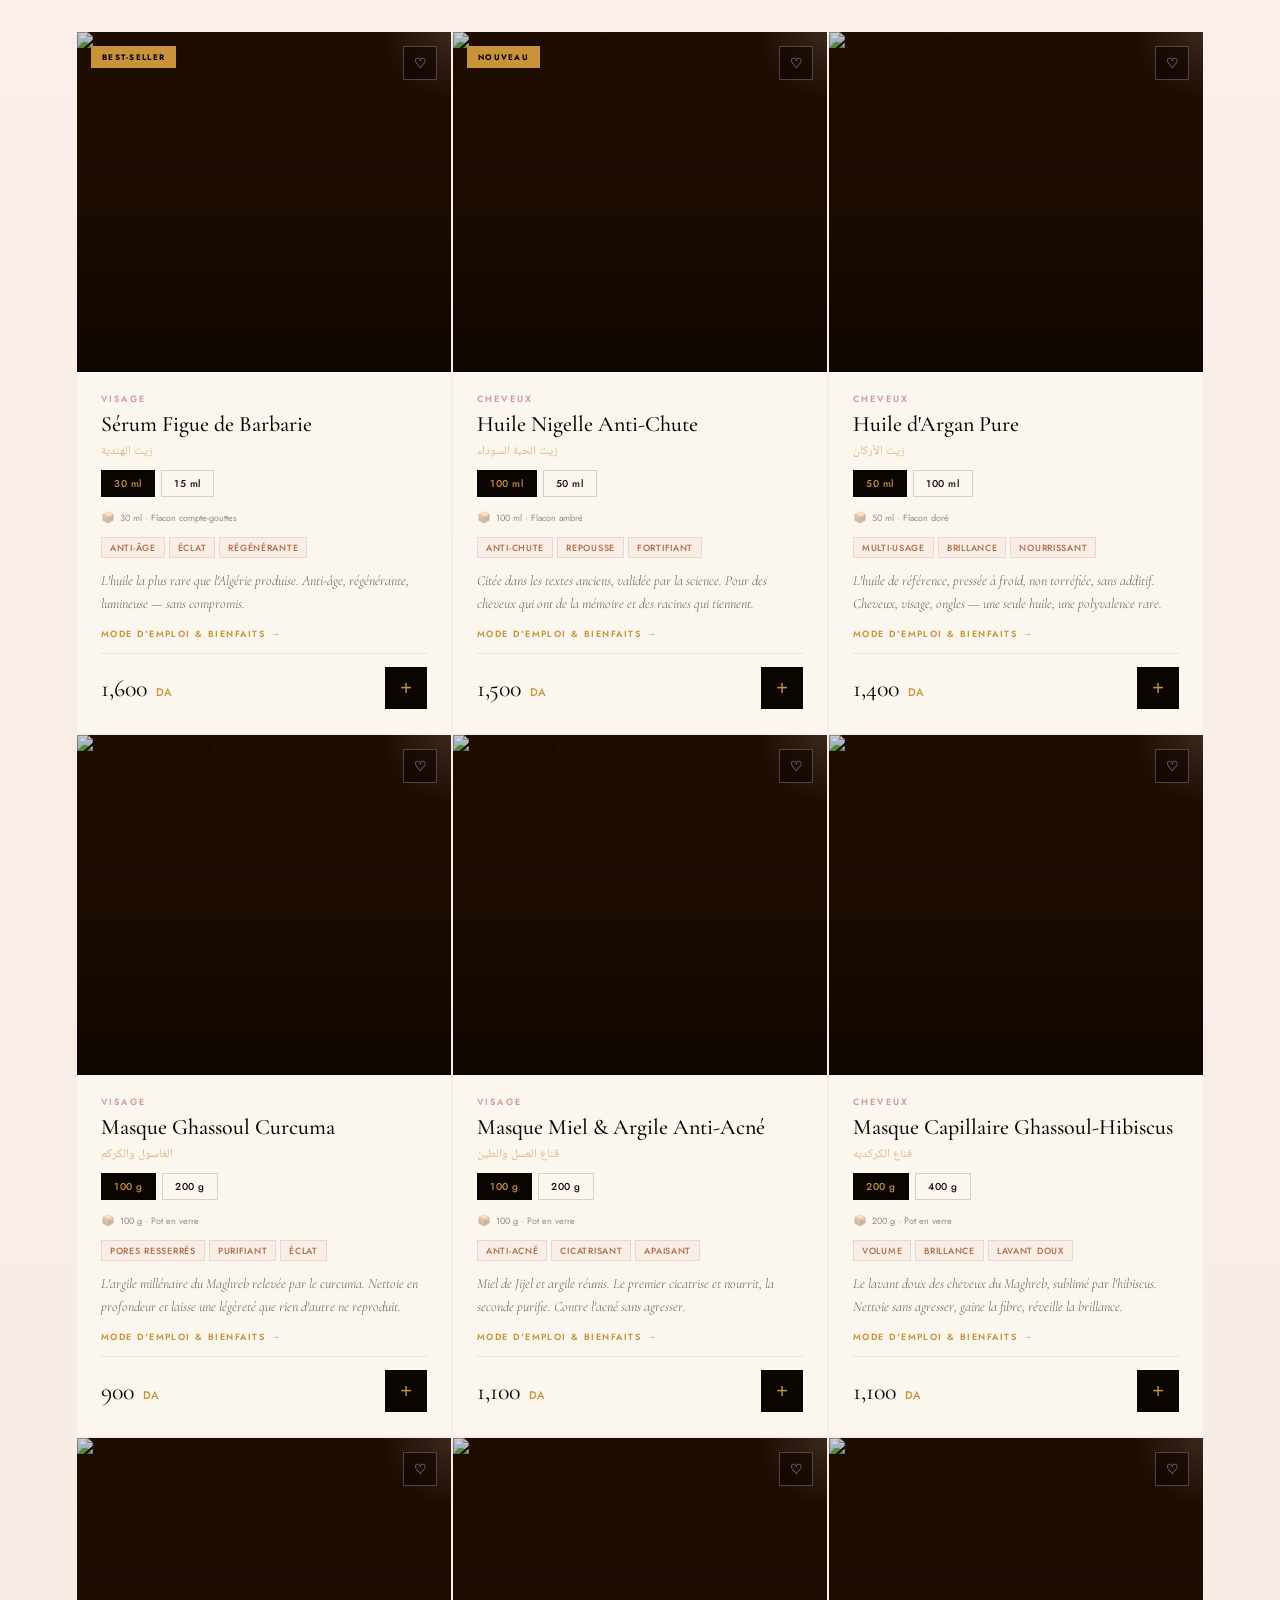
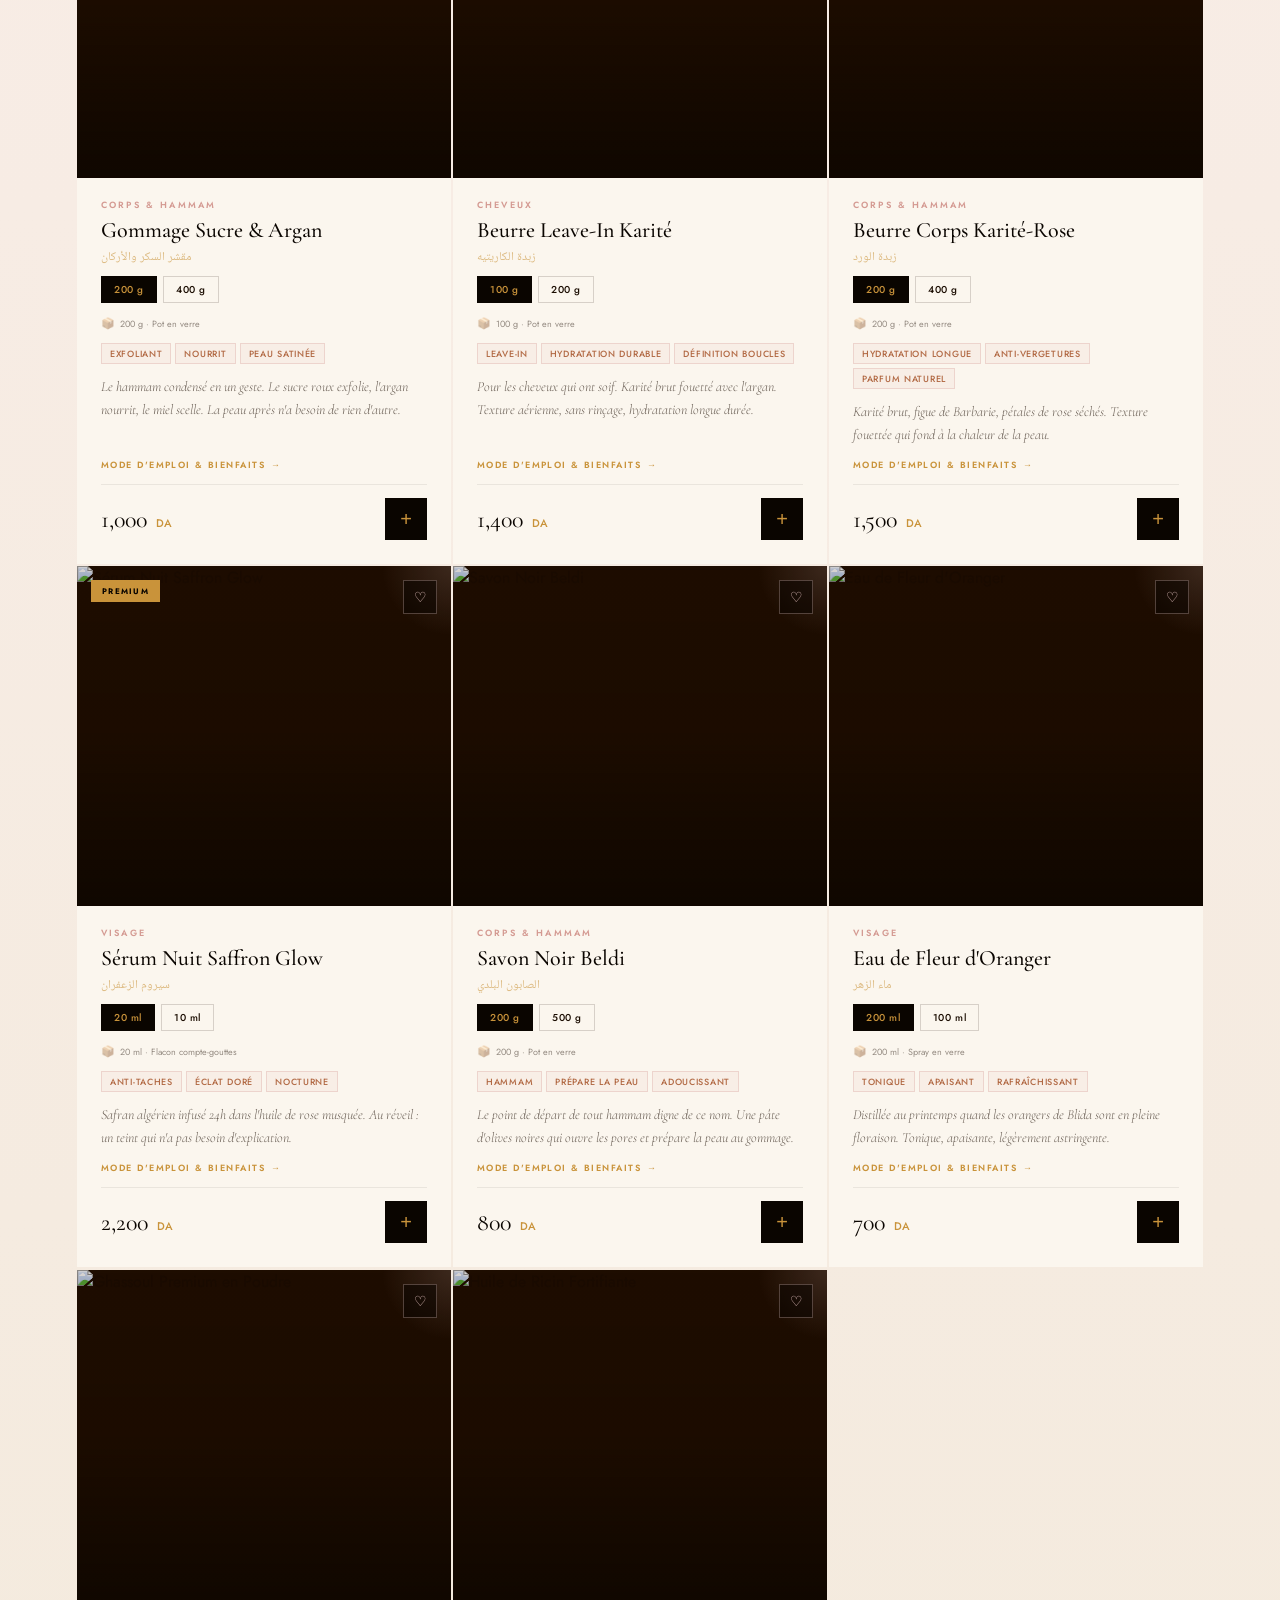
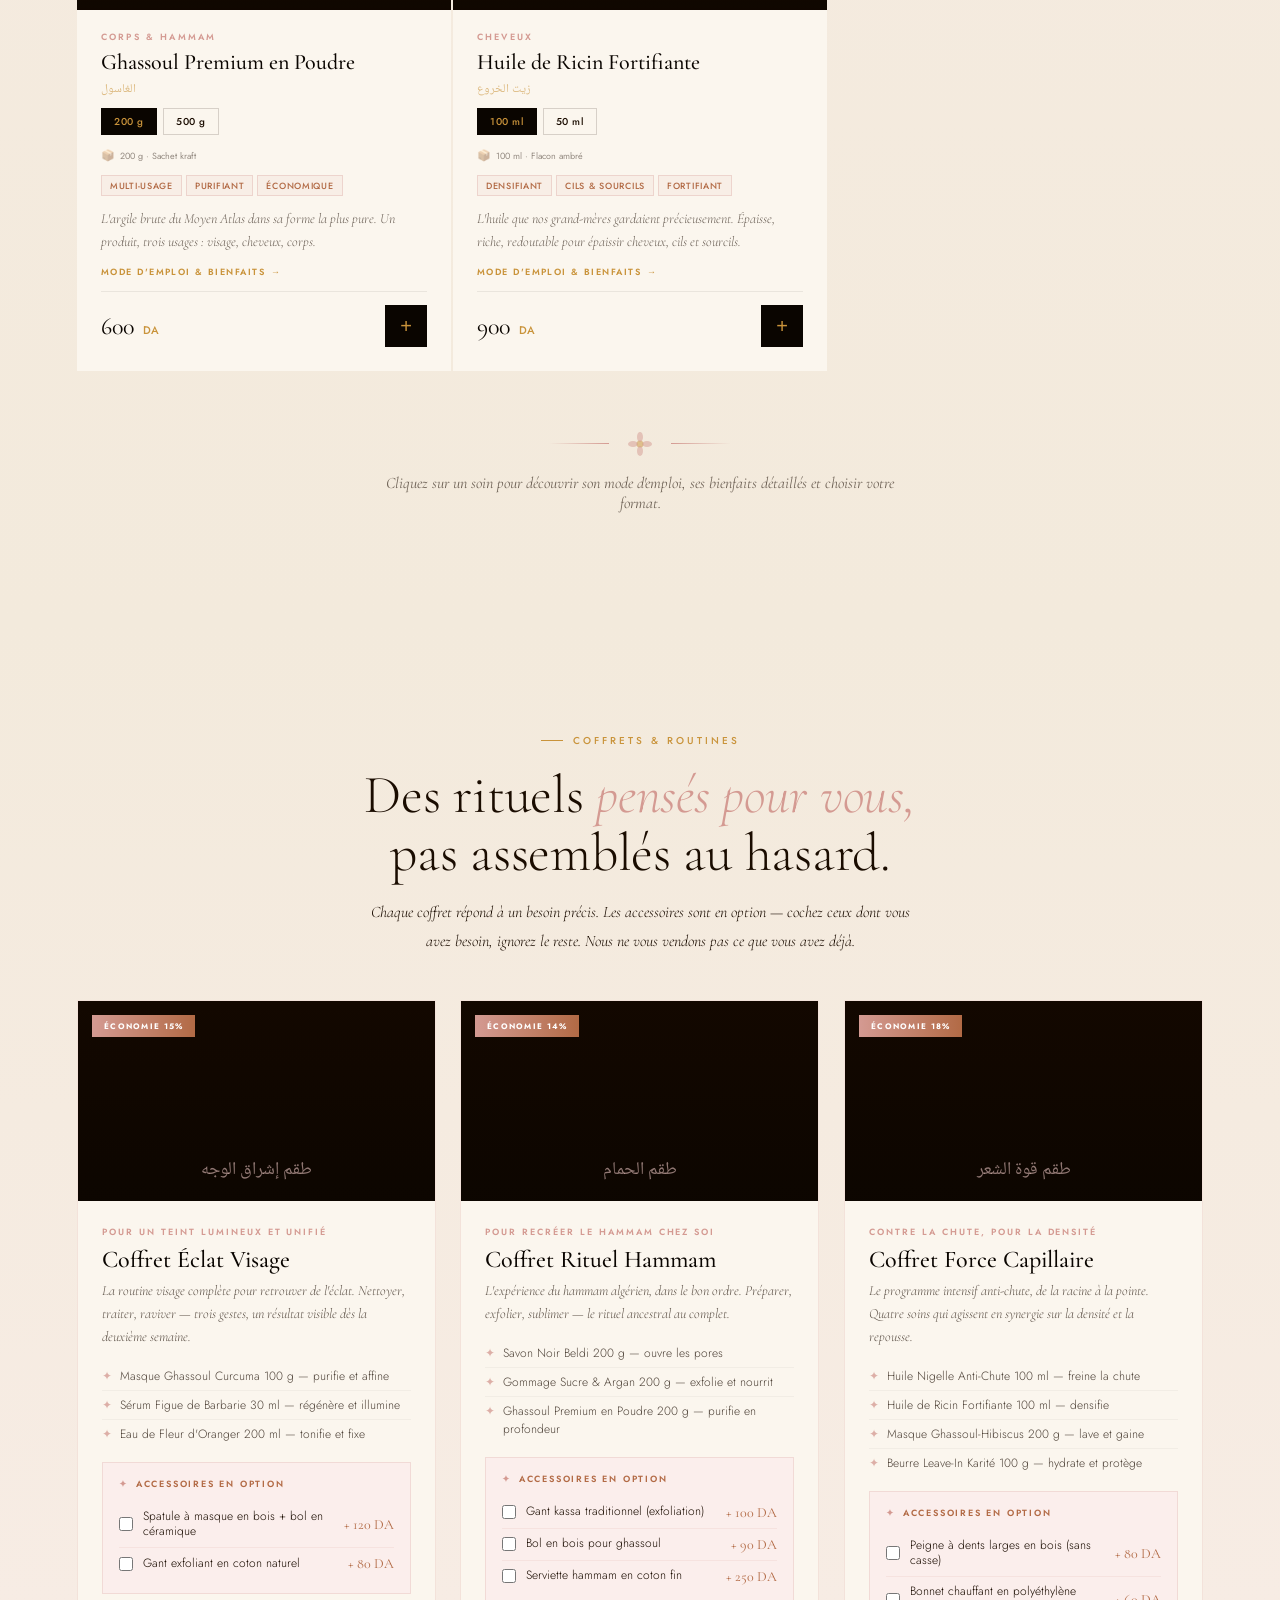
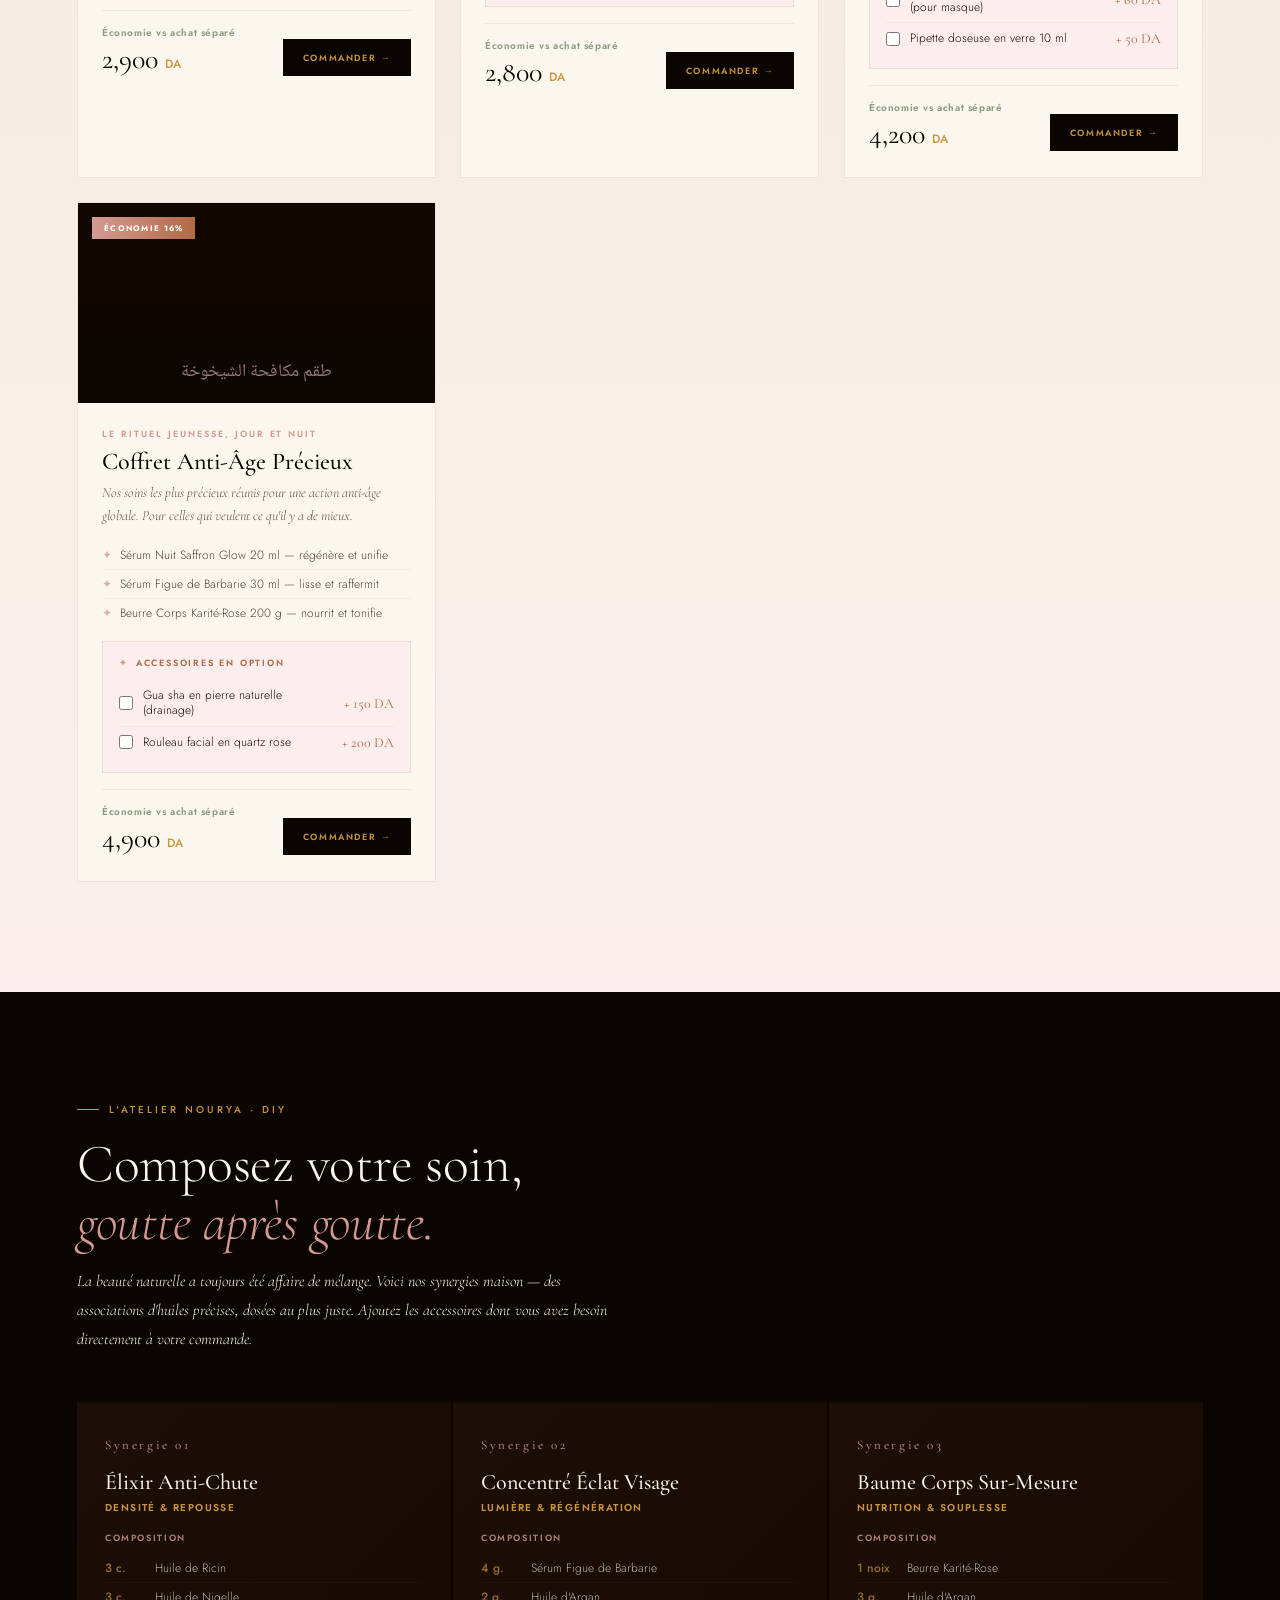
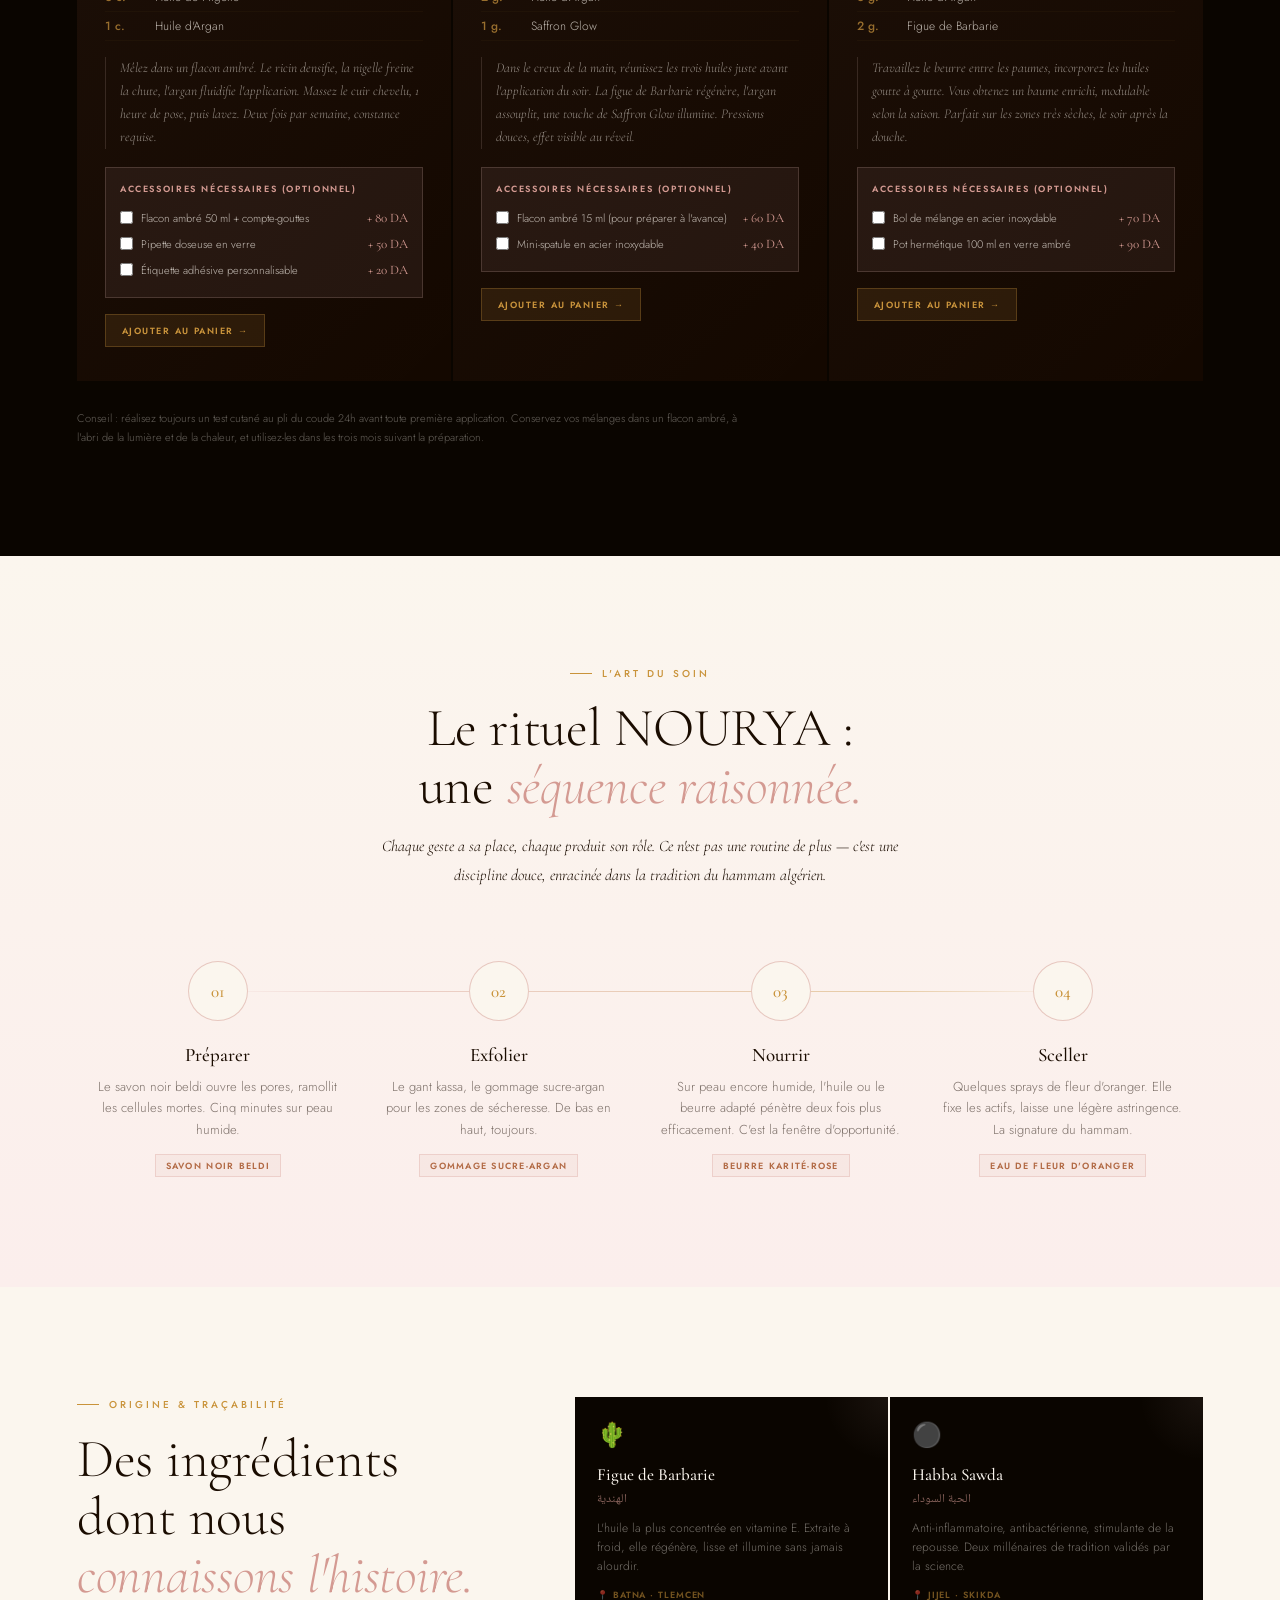
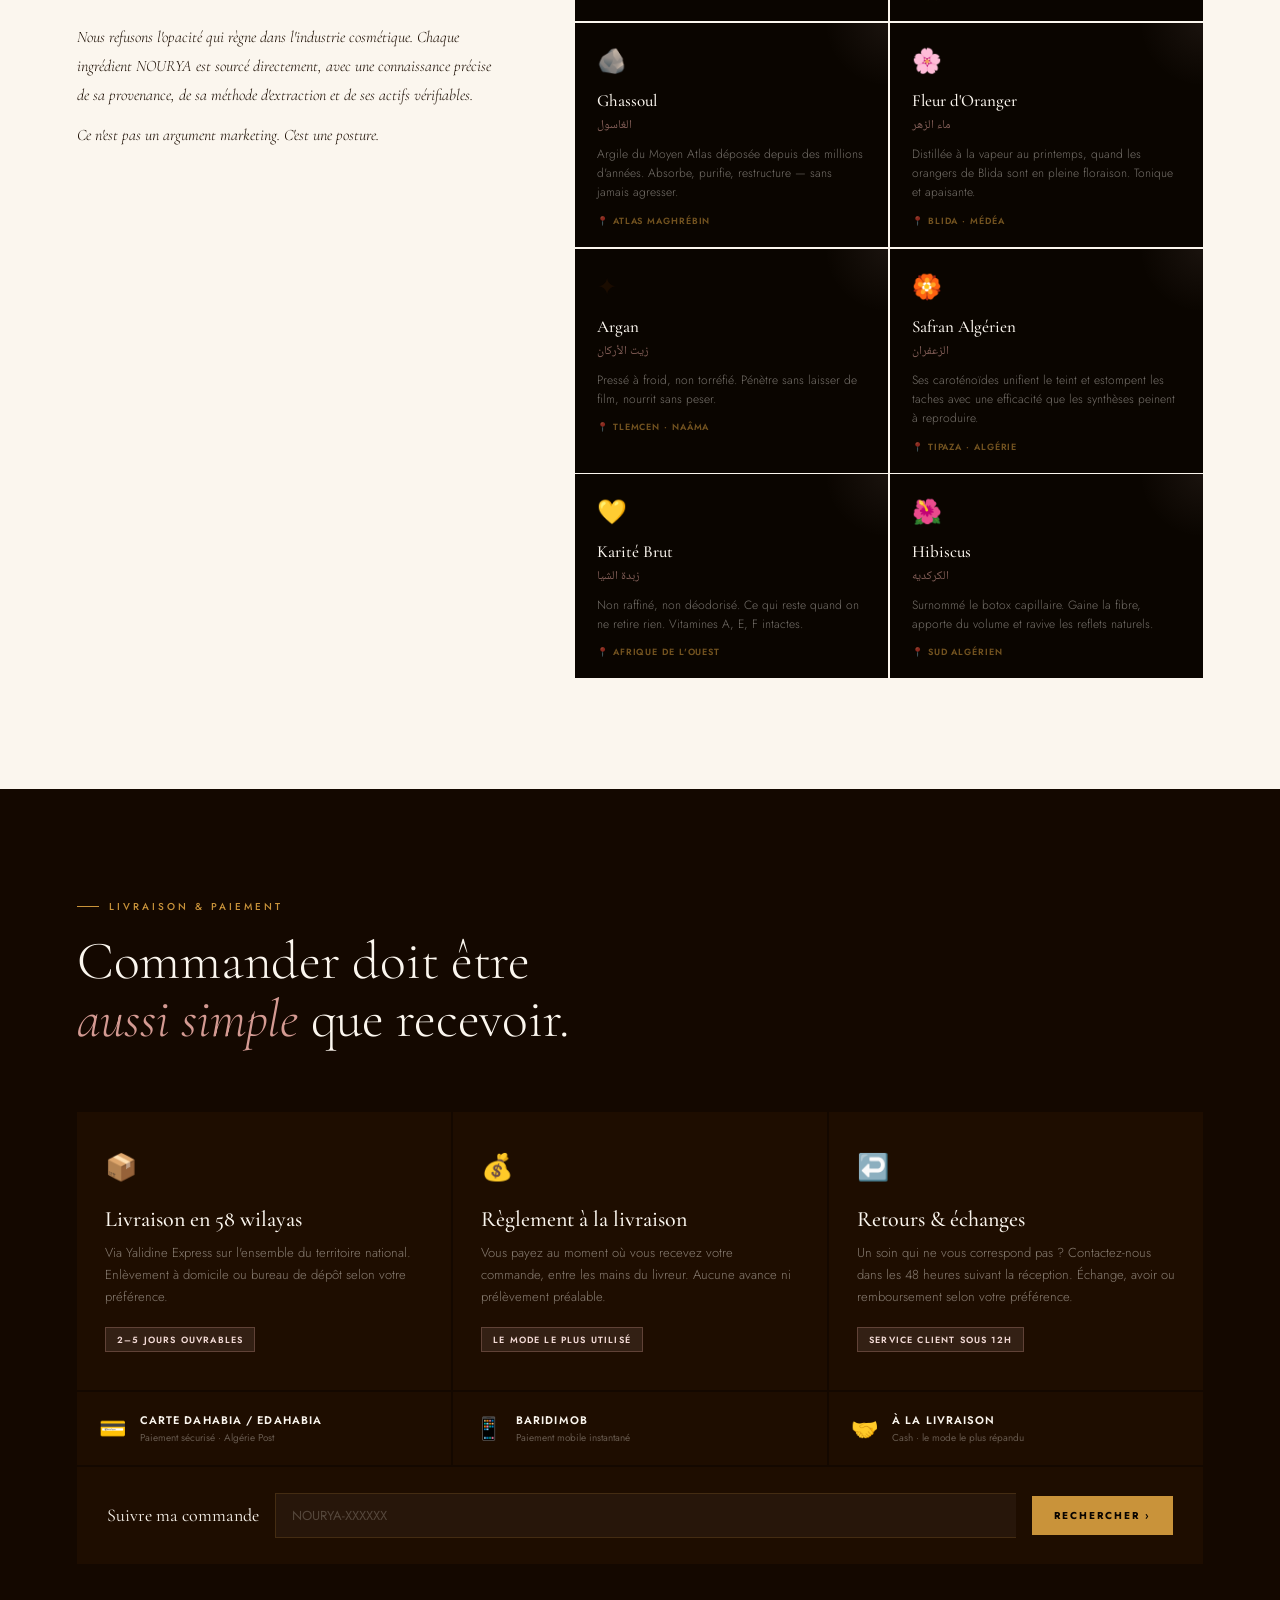
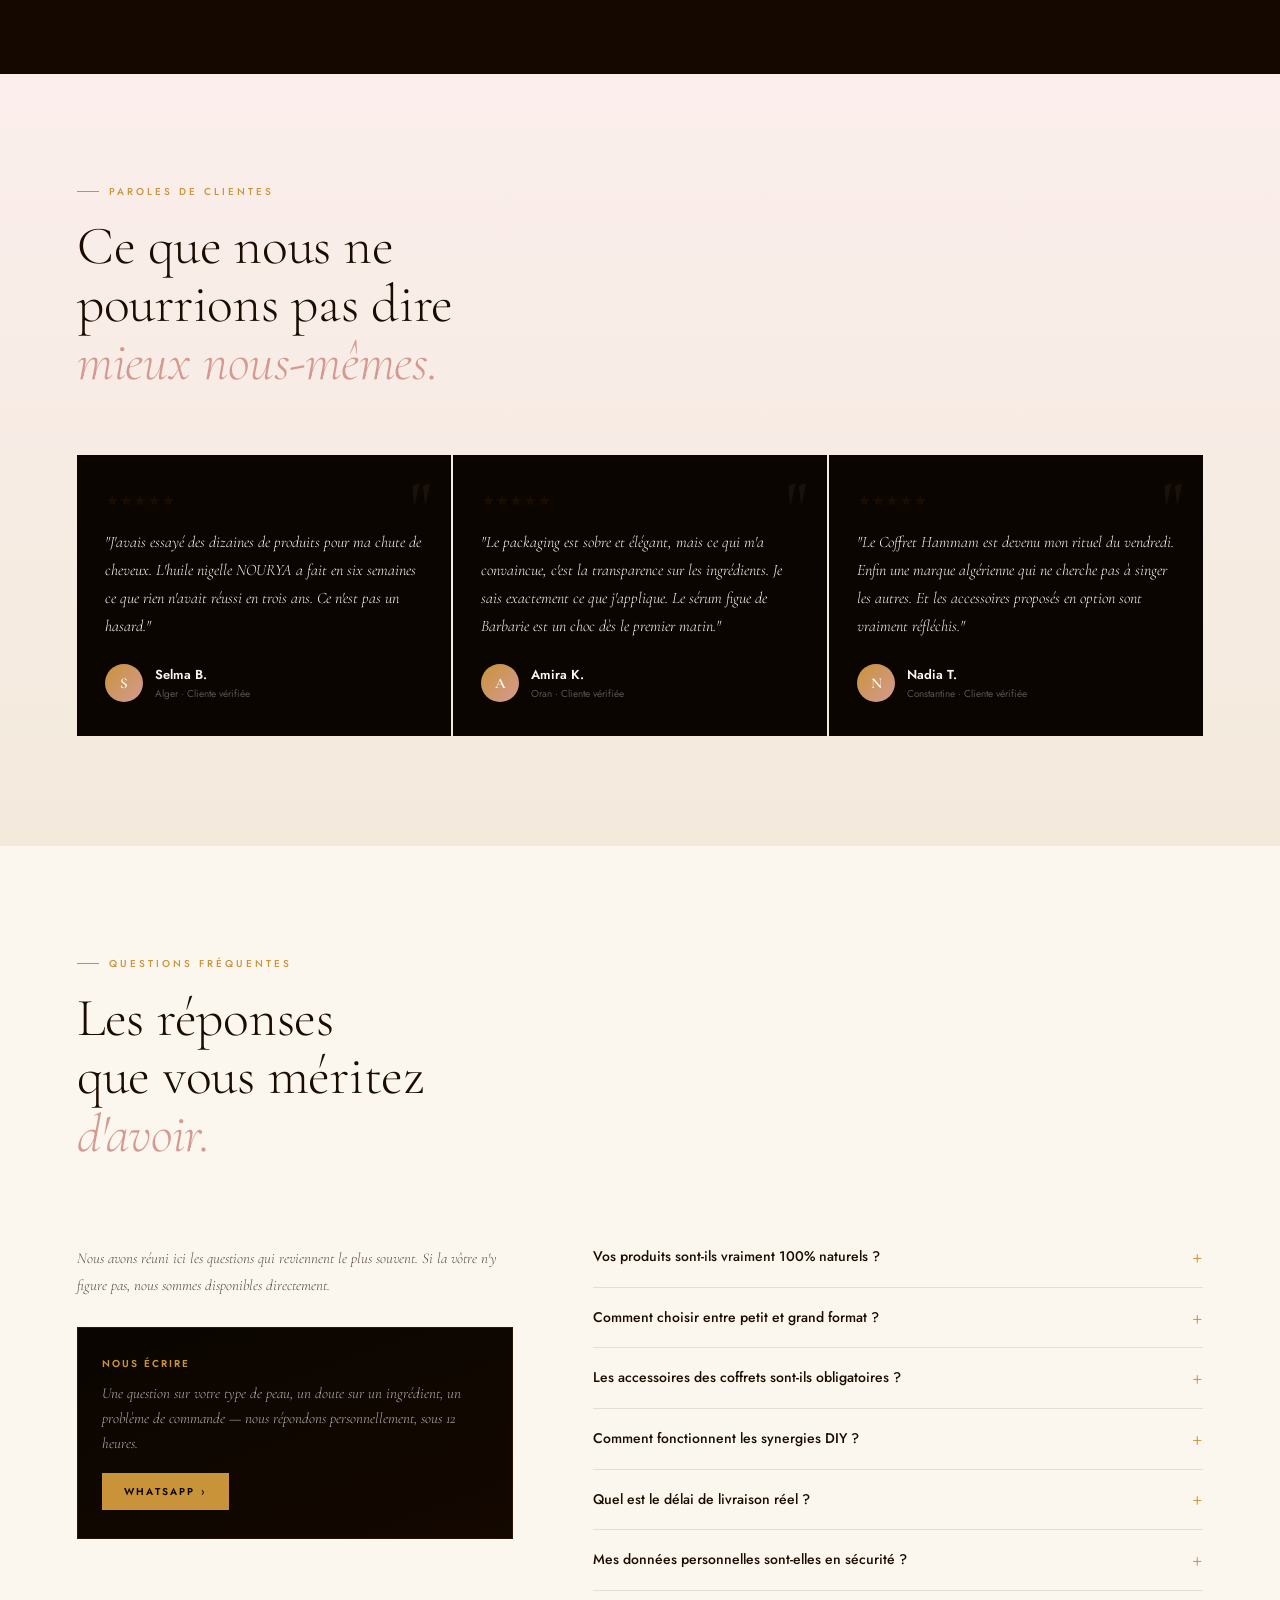
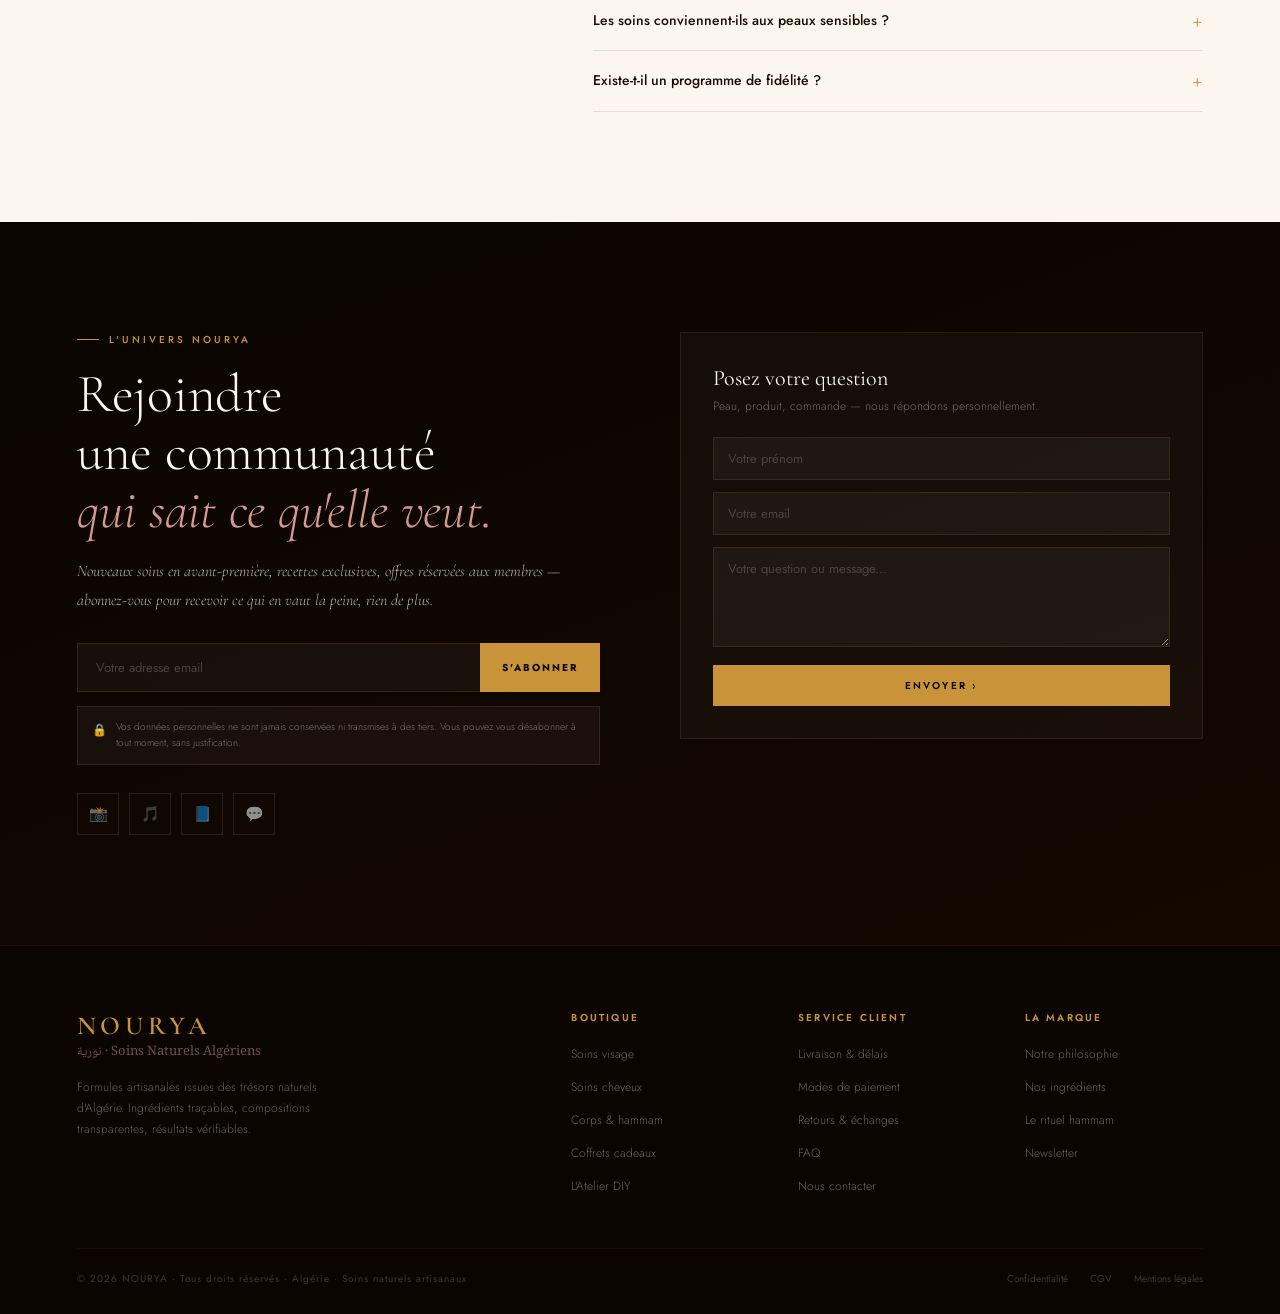
==== commit dfc13a64: "feat: replace hero right panel with animated product showcase Products cycle automatically every 3 s" ====
--- a/index.html
+++ b/index.html
@@ -141,57 +141,20 @@
       </div>
     </div>
     <div class="hero-right">
-      <div class="hero-visual">
-        <div class="hero-bg-panel"></div>
-        <img src="https://images.unsplash.com/photo-1519415510236-718bdfcd89c8?w=800&q=75" alt="Soins naturels NOURYA" style="position:absolute;inset:0;width:100%;height:100%;object-fit:cover;opacity:.18;">
-        <div style="position:absolute;inset:0;background:linear-gradient(135deg,rgba(10,5,0,.85),rgba(20,8,0,.6));pointer-events:none;z-index:1"></div>
-        <div class="hero-big-n" style="z-index:2">N</div>
-        <div class="hlm" style="z-index:3">
-          <div class="hlm-inner">
-            <svg width="92" height="92" viewBox="0 0 92 92" fill="none">
-              <circle cx="46" cy="46" r="44" stroke="rgba(201,147,58,.2)" stroke-width="1" stroke-dasharray="4 3"/>
-              <circle cx="46" cy="46" r="31" fill="rgba(20,8,0,.85)" stroke="rgba(233,197,192,.32)" stroke-width="1.2"/>
-              <path d="M46 17C46 17,63 29,63 44C63 58,54 67,46 72C38 67,29 58,29 44C29 29,46 17,46 17Z" fill="none" stroke="rgba(201,147,58,.42)" stroke-width="1.2"/>
-              <circle cx="46" cy="44" r="5" fill="rgba(233,197,192,.85)"/>
-              <circle cx="46" cy="44" r="2" fill="rgba(20,8,0,.9)"/>
-            </svg>
+      <div class="hero-showcase" id="heroShowcase">
+        <div class="hs-slides" id="hsSlides"></div>
+        <div class="hs-overlay"></div>
+        <div class="hs-content" id="hsContent">
+          <div class="hs-badge" id="hsBadge"></div>
+          <div class="hs-name" id="hsName"></div>
+          <div class="hs-desc" id="hsDesc"></div>
+          <div class="hs-row">
+            <div class="hs-price" id="hsPrice"></div>
+            <button class="hs-add" id="hsAdd">+ Panier</button>
           </div>
-          <div class="hlm-lbl">NOURYA</div>
-          <div class="hlm-ar">نورية</div>
         </div>
-        <!-- Floating cards -->
-        <div class="fcard f1" style="z-index:4">
-          <div class="fcard-top">
-            <svg class="fcard-svg" viewBox="0 0 38 38" fill="none"><ellipse cx="19" cy="29" rx="6" ry="7" fill="rgba(201,147,58,.12)" stroke="rgba(201,147,58,.45)" stroke-width="1"/><path d="M19 22C19 22,13 14,13 9C13 4,16 2,19 2C22 2,25 4,25 9C25 14,19 22,19 22Z" fill="rgba(201,147,58,.1)" stroke="rgba(201,147,58,.55)" stroke-width="1.2"/><path d="M19 7Q21 11,19 15Q17 11,19 7Z" fill="rgba(201,147,58,.4)"/></svg>
-            <div><div class="fcard-name">Figue de Barbarie</div><div class="fcard-sub">30 ml · Huile précieuse</div></div>
-          </div>
-          <div class="fcard-bar"><div class="fcard-bar-fill" style="--w:88%"></div></div>
-          <div class="fcard-origin">Batna · Tlemcen · Algérie</div>
-        </div>
-        <div class="fcard f2" style="z-index:4">
-          <div class="fcard-top">
-            <svg class="fcard-svg" viewBox="0 0 38 38" fill="none"><circle cx="19" cy="19" r="12" fill="rgba(233,197,192,.08)" stroke="rgba(233,197,192,.4)" stroke-width="1"/><path d="M19 9Q23 14,21 19Q25 17,27 21Q23 25,19 23Q15 25,11 21Q13 17,17 19Q15 14,19 9Z" fill="rgba(233,197,192,.28)" stroke="rgba(233,197,192,.5)" stroke-width=".6"/><circle cx="19" cy="18" r="3" fill="rgba(233,197,192,.7)"/></svg>
-            <div><div class="fcard-name">Fleur d'Oranger</div><div class="fcard-sub">200 ml · Hydrolat</div></div>
-          </div>
-          <div class="fcard-bar"><div class="fcard-bar-fill" style="--w:74%"></div></div>
-          <div class="fcard-origin">Blida · Algérie</div>
-        </div>
-        <div class="fcard f3" style="z-index:4">
-          <div class="fcard-top">
-            <svg class="fcard-svg" viewBox="0 0 38 38" fill="none"><rect x="8" y="23" width="22" height="9" rx="2" fill="rgba(201,147,58,.1)" stroke="rgba(201,147,58,.38)" stroke-width="1"/><path d="M12 23L14 10L19 8L24 10L26 23Z" fill="rgba(201,147,58,.08)" stroke="rgba(201,147,58,.45)" stroke-width="1"/><circle cx="19" cy="17" r="4" fill="rgba(201,147,58,.22)" stroke="rgba(201,147,58,.55)" stroke-width="1"/></svg>
-            <div><div class="fcard-name">Habba Sawda</div><div class="fcard-sub">100 ml · Nigelle</div></div>
-          </div>
-          <div class="fcard-bar"><div class="fcard-bar-fill" style="--w:92%"></div></div>
-          <div class="fcard-origin">Jijel · Algérie</div>
-        </div>
-        <div class="fcard f4" style="z-index:4">
-          <div class="fcard-top">
-            <svg class="fcard-svg" viewBox="0 0 38 38" fill="none"><polygon points="19,4 22,13,32,13,24,19,27,28,19,23,11,28,14,19,6,13,16,13" fill="rgba(201,147,58,.1)" stroke="rgba(201,147,58,.45)" stroke-width="1" stroke-linejoin="round"/><polygon points="19,10 21,15,26,15,22,18,24,23,19,20,14,23,16,18,12,15,17,15" fill="rgba(201,147,58,.35)"/></svg>
-            <div><div class="fcard-name">Safran algérien</div><div class="fcard-sub">20 ml · Sérum premium</div></div>
-          </div>
-          <div class="fcard-bar"><div class="fcard-bar-fill" style="--w:60%"></div></div>
-          <div class="fcard-origin">Tipaza · Algérie</div>
-        </div>
+        <div class="hs-dots" id="hsDots"></div>
+        <div class="hs-timer"><div class="hs-timer-fill" id="hsTimer"></div></div>
       </div>
     </div>
   </div>
--- a/assets/css/styles.css
+++ b/assets/css/styles.css
@@ -28,9 +28,23 @@
 ::-webkit-scrollbar-track{background:var(--n2);}
 ::-webkit-scrollbar-thumb{background:linear-gradient(var(--g),var(--rosed));}
 
-/* Curseur par défaut du système sur tous les éléments */
-*{cursor:auto;}
-a,button,[role="button"]{cursor:pointer;}
+/* ─── CURSEUR SYSTÈME (flèche native) ─── */
+*,*::before,*::after{cursor:default!important;}
+a,button,
+[role="button"],[onclick],
+.fbtn,.btn-g,.btn-o,
+.pc-add,.pc-fav,.pc-detail-link,
+.cof-btn,.diy-btn,
+.qbtn,.ci-del,
+.nico,.nbtn,
+.hamburger,
+.mcls,.mcls *,
+.faq-q,
+.fmt-btn,.pd-fmt-btn,
+.track-btn,.nl-btn,
+.submit-btn,
+.cart-drw-close,
+.soc{cursor:pointer!important;}
 
 /* ─── SCROLL PROGRESS ─── */
 #scroll-progress{
@@ -349,6 +363,104 @@
 }
 @keyframes barGrow{from{width:0;}to{width:var(--w,70%);}}
 .fcard-origin{font-family:var(--fb);font-size:9px;color:var(--c);opacity:.3;letter-spacing:.1em;text-transform:uppercase;}
+
+/* ─── HERO SHOWCASE ─── */
+.hero-showcase{position:relative;width:100%;height:100%;overflow:hidden;background:#080400;}
+.hs-slides{position:absolute;inset:0;}
+.hs-slide{
+  position:absolute;inset:0;opacity:0;
+  transition:opacity .9s cubic-bezier(.4,0,.2,1);
+}
+.hs-slide.hs-active{opacity:1;}
+.hs-slide img{
+  width:100%;height:100%;object-fit:cover;
+  transform:scale(1.06);
+  transition:transform 3.8s cubic-bezier(.4,0,.2,1);
+  will-change:transform;
+}
+.hs-slide.hs-active img{transform:scale(1);}
+.hs-overlay{
+  position:absolute;inset:0;z-index:1;pointer-events:none;
+  background:linear-gradient(
+    to bottom,
+    rgba(8,4,0,.05) 0%,
+    rgba(8,4,0,.15) 35%,
+    rgba(8,4,0,.82) 72%,
+    rgba(8,4,0,.97) 100%
+  );
+}
+.hs-overlay::before{
+  content:'';position:absolute;inset:0;
+  background:linear-gradient(to right,rgba(8,4,0,.65) 0%,transparent 55%);
+}
+.hs-content{
+  position:absolute;bottom:0;left:0;right:0;
+  padding:26px 30px 56px;z-index:2;
+}
+.hs-badge{
+  display:inline-block;
+  font-family:var(--fb);font-size:8.5px;font-weight:600;letter-spacing:.2em;text-transform:uppercase;
+  color:var(--g);border:1px solid rgba(201,147,58,.38);padding:3px 10px;border-radius:2px;
+  margin-bottom:11px;
+  opacity:0;transform:translateY(10px);
+  transition:opacity .45s .12s,transform .45s .12s;
+}
+.hs-name{
+  font-family:var(--ff);font-size:clamp(1.25rem,2.6vw,1.85rem);font-weight:400;
+  color:var(--c);line-height:1.2;margin-bottom:7px;
+  opacity:0;transform:translateY(13px);
+  transition:opacity .45s .2s,transform .45s .2s;
+}
+.hs-desc{
+  font-family:var(--fb);font-size:11.5px;color:rgba(245,235,218,.45);line-height:1.6;
+  display:-webkit-box;-webkit-line-clamp:2;-webkit-box-orient:vertical;overflow:hidden;
+  margin-bottom:18px;
+  opacity:0;transform:translateY(13px);
+  transition:opacity .45s .28s,transform .45s .28s;
+}
+.hs-row{
+  display:flex;align-items:center;gap:14px;
+  opacity:0;transform:translateY(13px);
+  transition:opacity .45s .36s,transform .45s .36s;
+}
+.hs-price{
+  font-family:var(--ff);font-size:1.1rem;color:var(--g);font-weight:500;letter-spacing:.02em;
+}
+.hs-add{
+  font-family:var(--fb);font-size:9.5px;font-weight:600;letter-spacing:.15em;text-transform:uppercase;
+  color:var(--c);background:rgba(201,147,58,.16);border:1px solid rgba(201,147,58,.38);
+  padding:8px 20px;border-radius:2px;
+  transition:background .25s,border-color .25s,transform .2s;
+}
+.hs-add:hover{background:rgba(201,147,58,.3);border-color:rgba(201,147,58,.65);transform:translateY(-1px);}
+.hs-content.hs-in .hs-badge,
+.hs-content.hs-in .hs-name,
+.hs-content.hs-in .hs-desc,
+.hs-content.hs-in .hs-row{opacity:1;transform:translateY(0);}
+.hs-dots{
+  position:absolute;right:22px;top:50%;transform:translateY(-50%);
+  display:flex;flex-direction:column;gap:7px;z-index:3;
+}
+.hs-dot{
+  width:4px;height:4px;border-radius:50%;
+  background:rgba(201,147,58,.28);
+  transition:background .3s,transform .3s,height .3s;
+}
+.hs-dot.hs-dot-active{
+  background:var(--g);transform:scaleY(1.0);
+  width:4px;height:20px;border-radius:2px;
+}
+.hs-timer{
+  position:absolute;bottom:0;left:0;right:0;
+  height:2px;background:rgba(201,147,58,.1);z-index:3;
+}
+.hs-timer-fill{
+  height:100%;width:0%;
+  background:linear-gradient(90deg,var(--g),var(--rosed));
+}
+.hs-timer-fill.hs-run{
+  transition:width 3s linear;width:100%;
+}
 
 .hero-scroll{
   position:absolute;bottom:28px;left:50%;transform:translateX(-50%);
